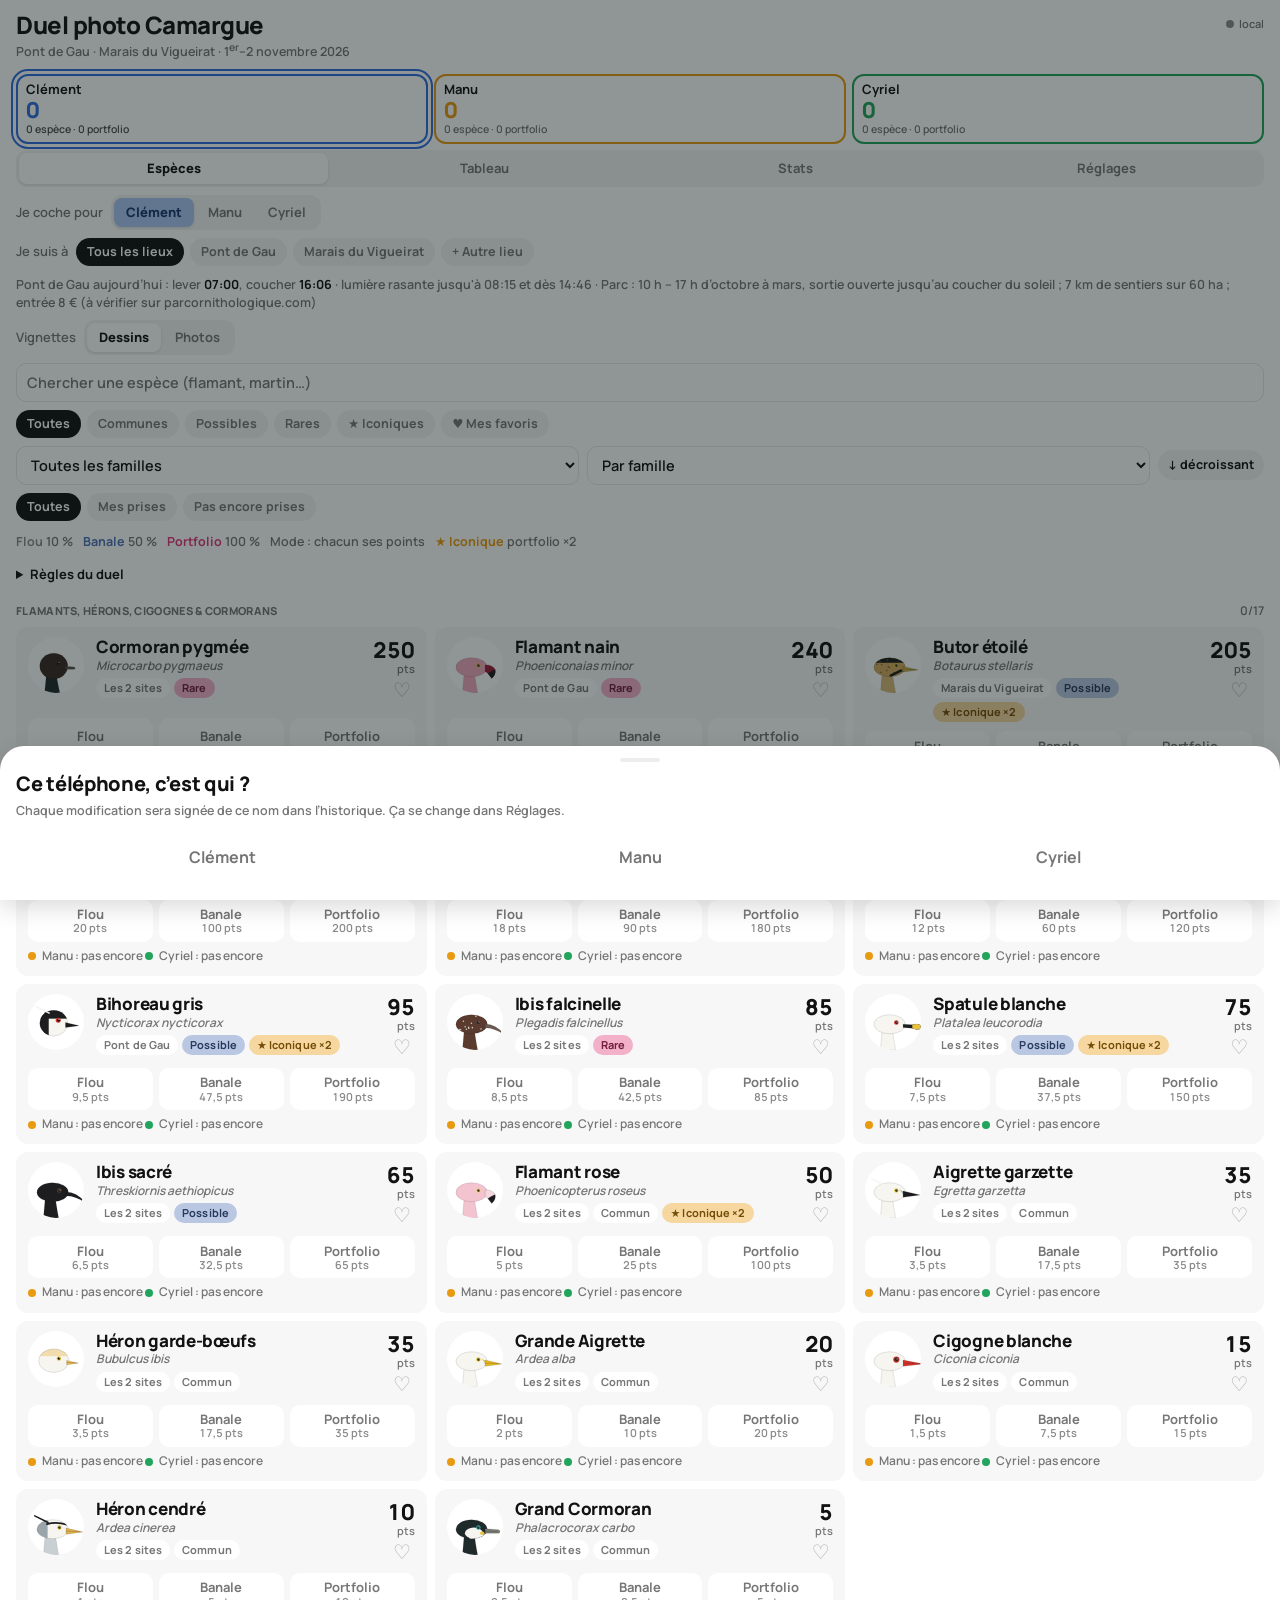
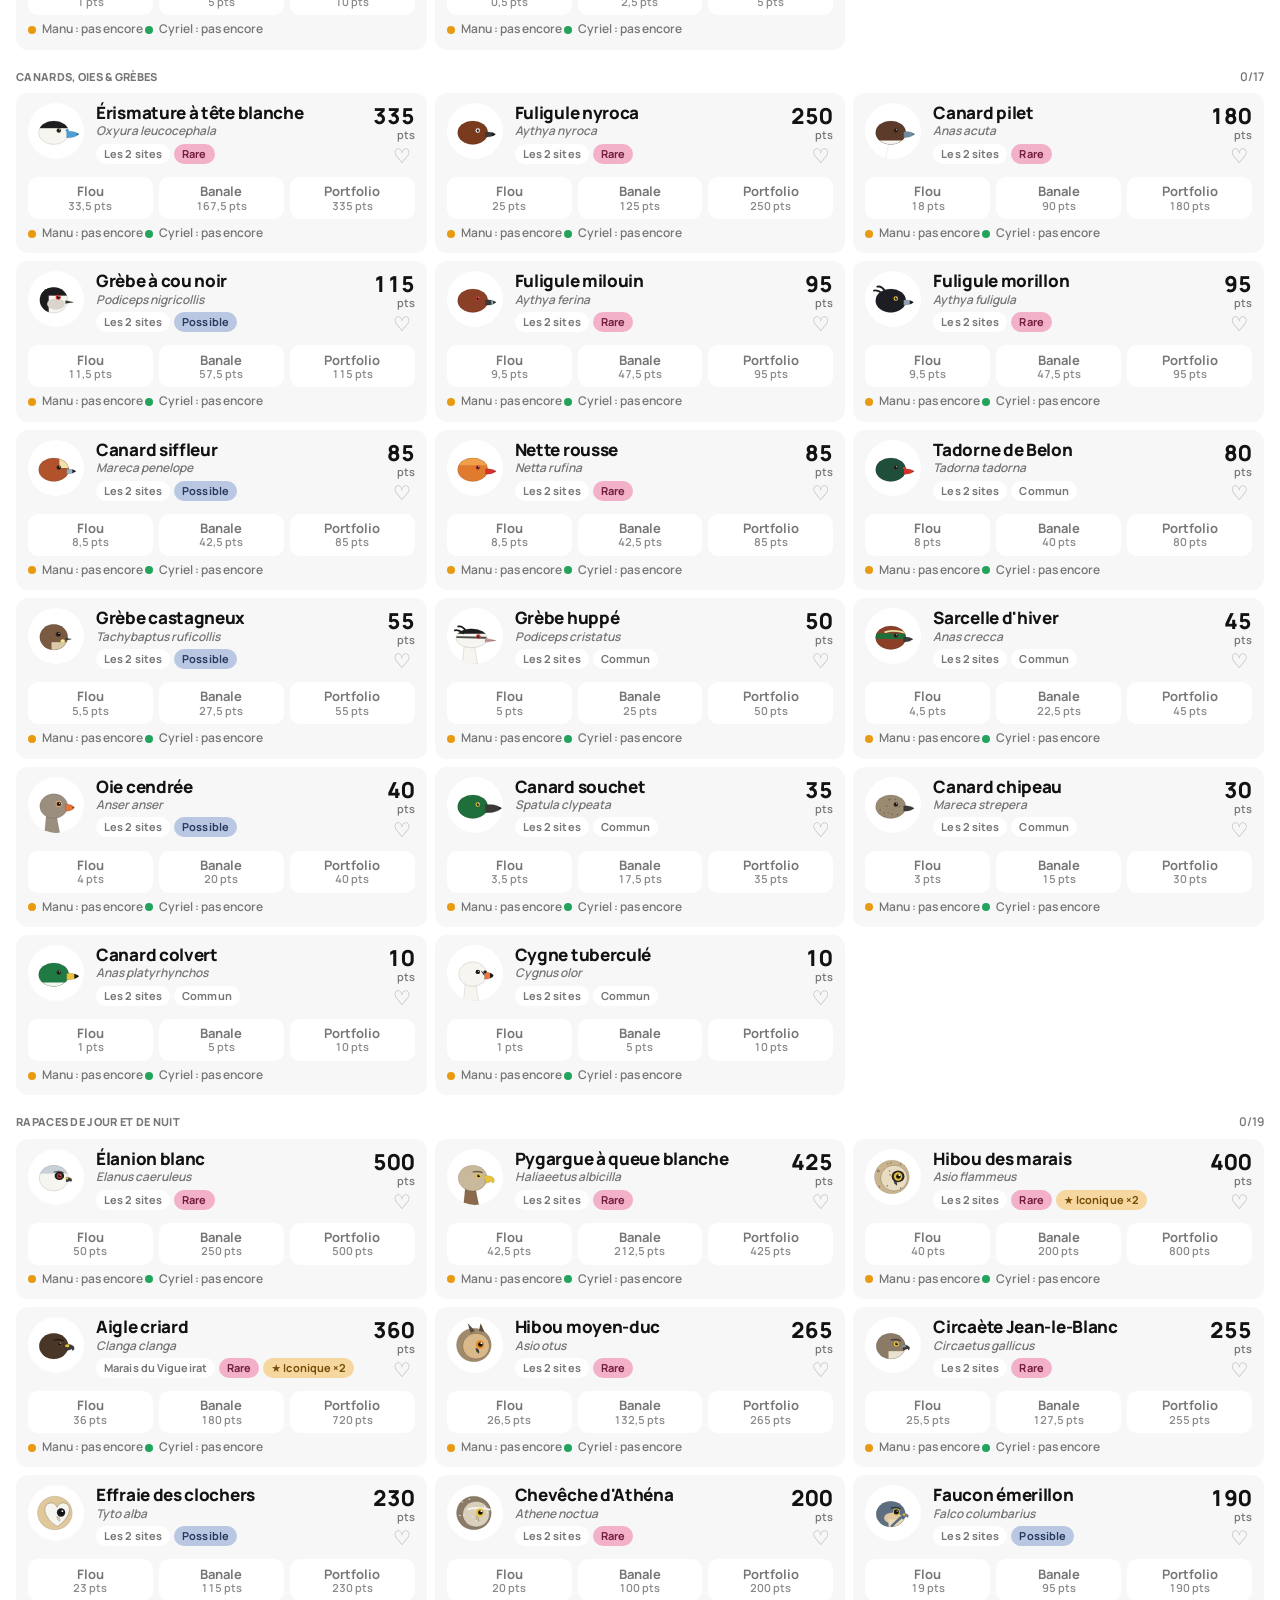
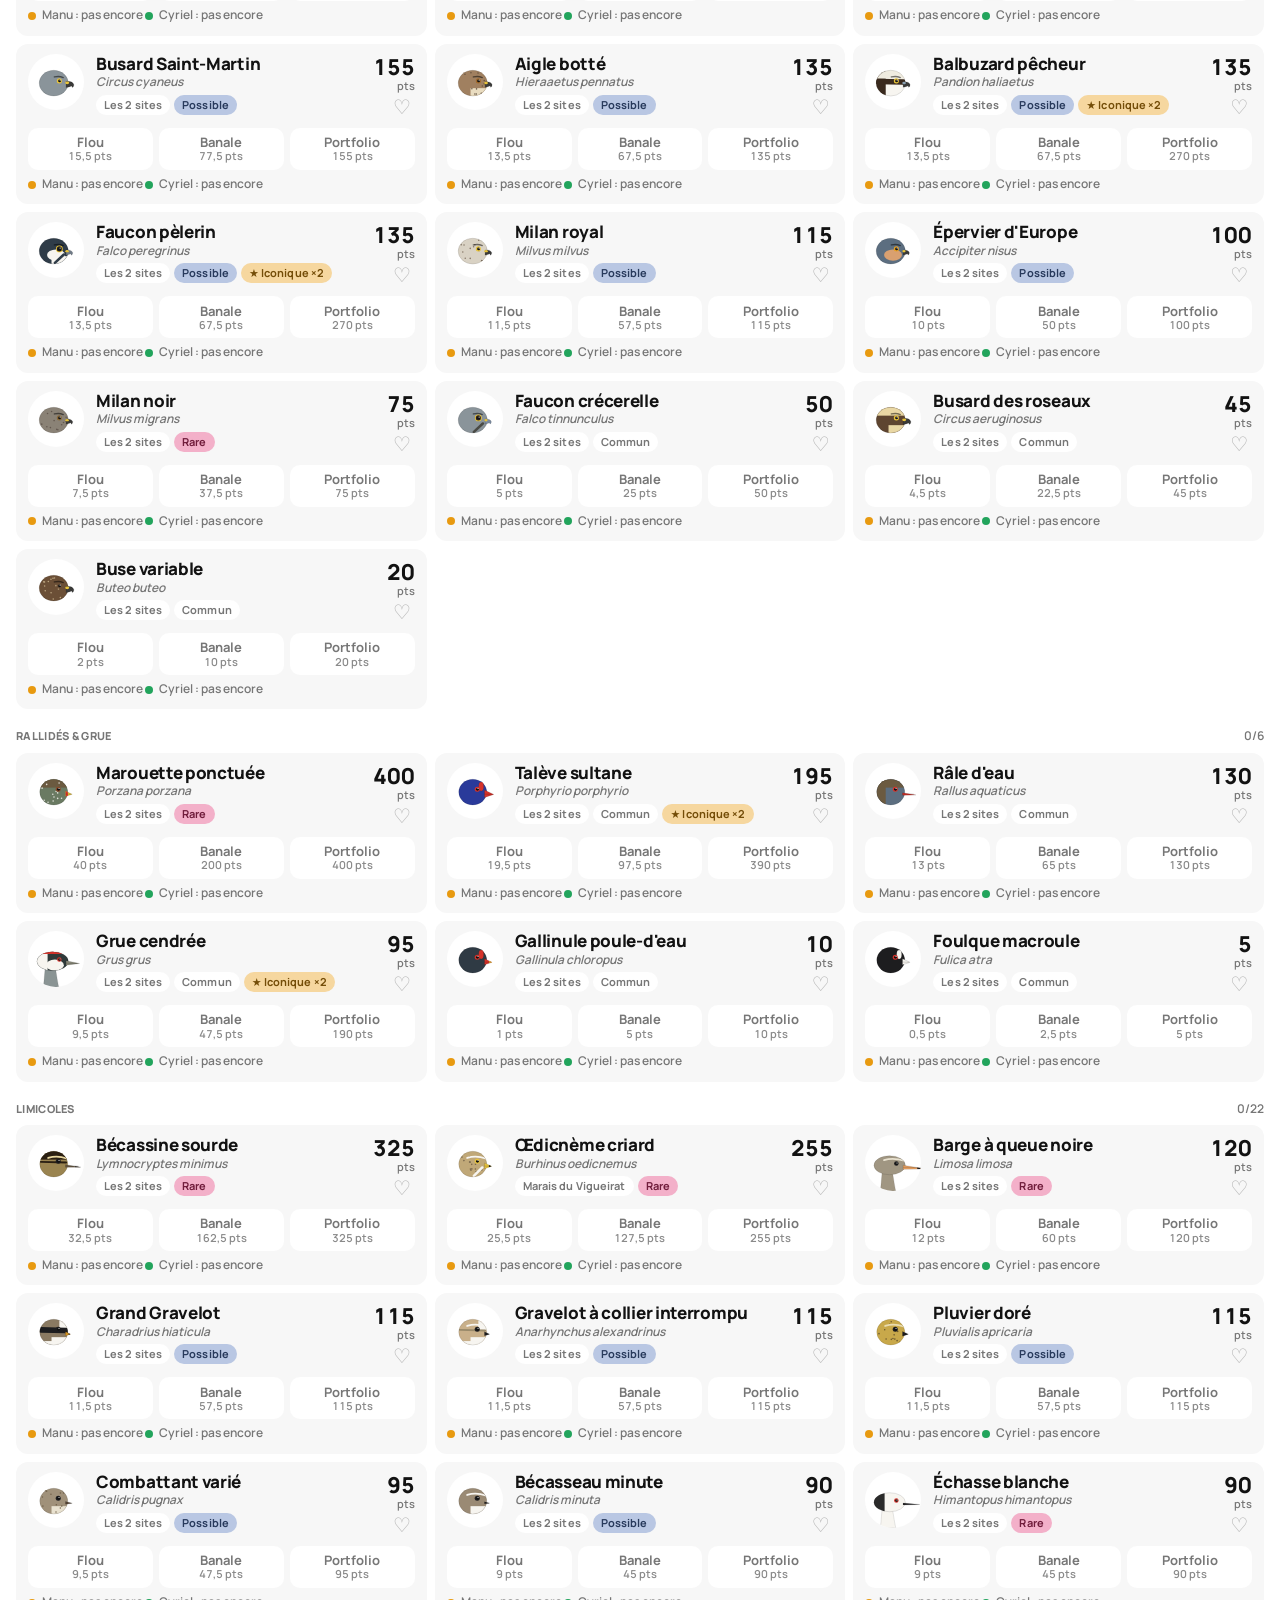
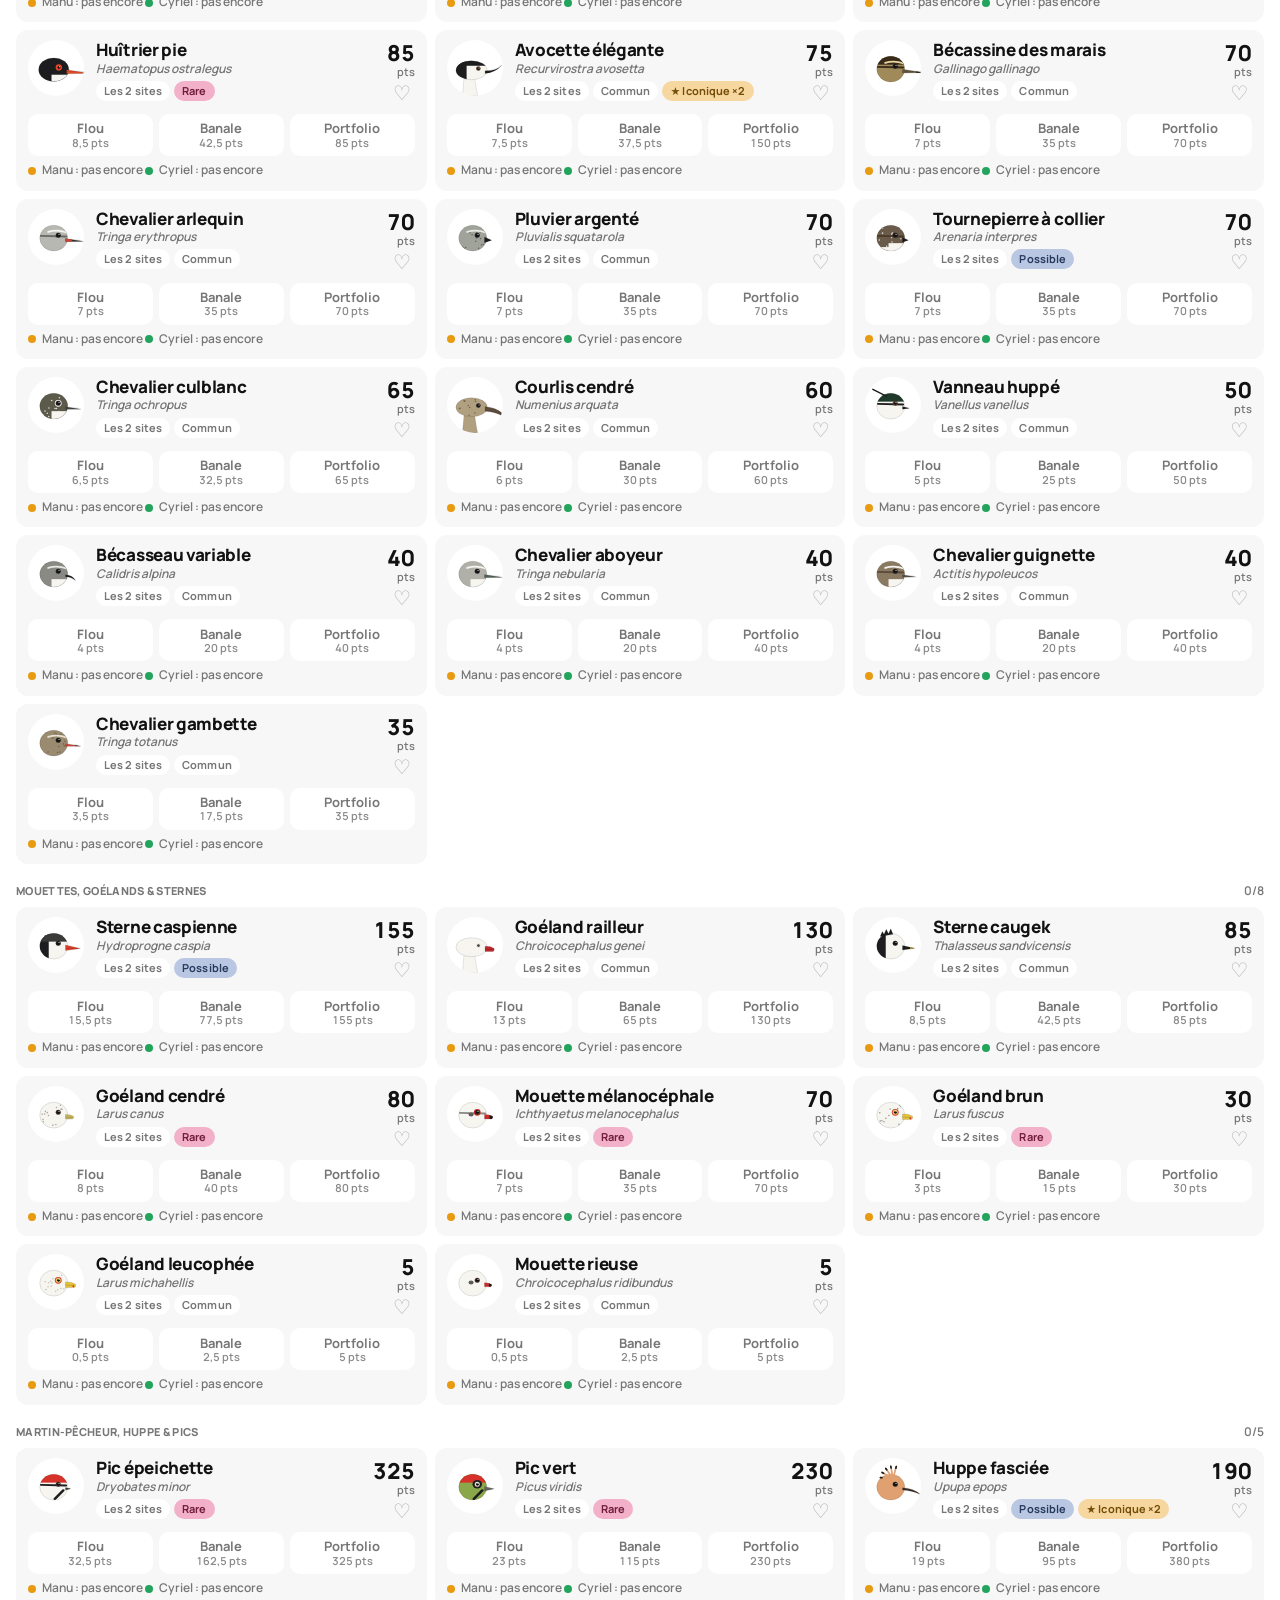
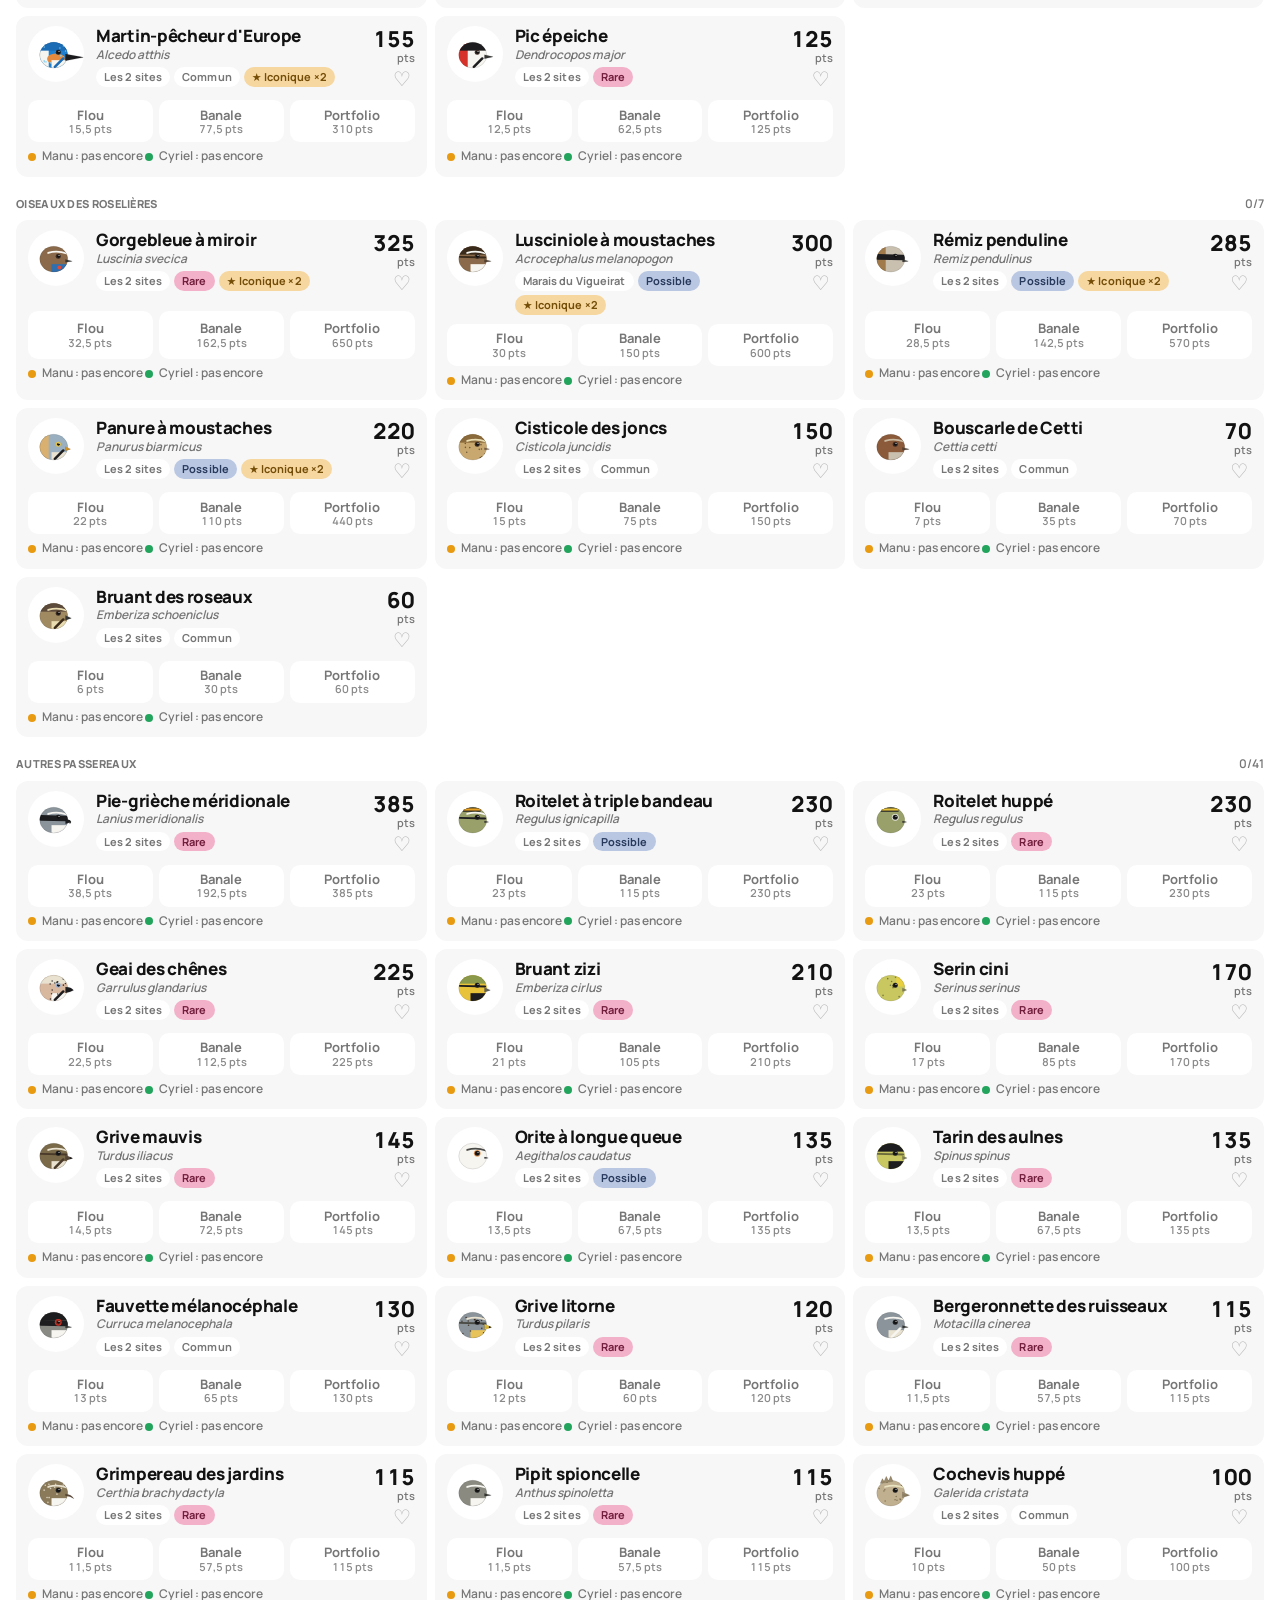
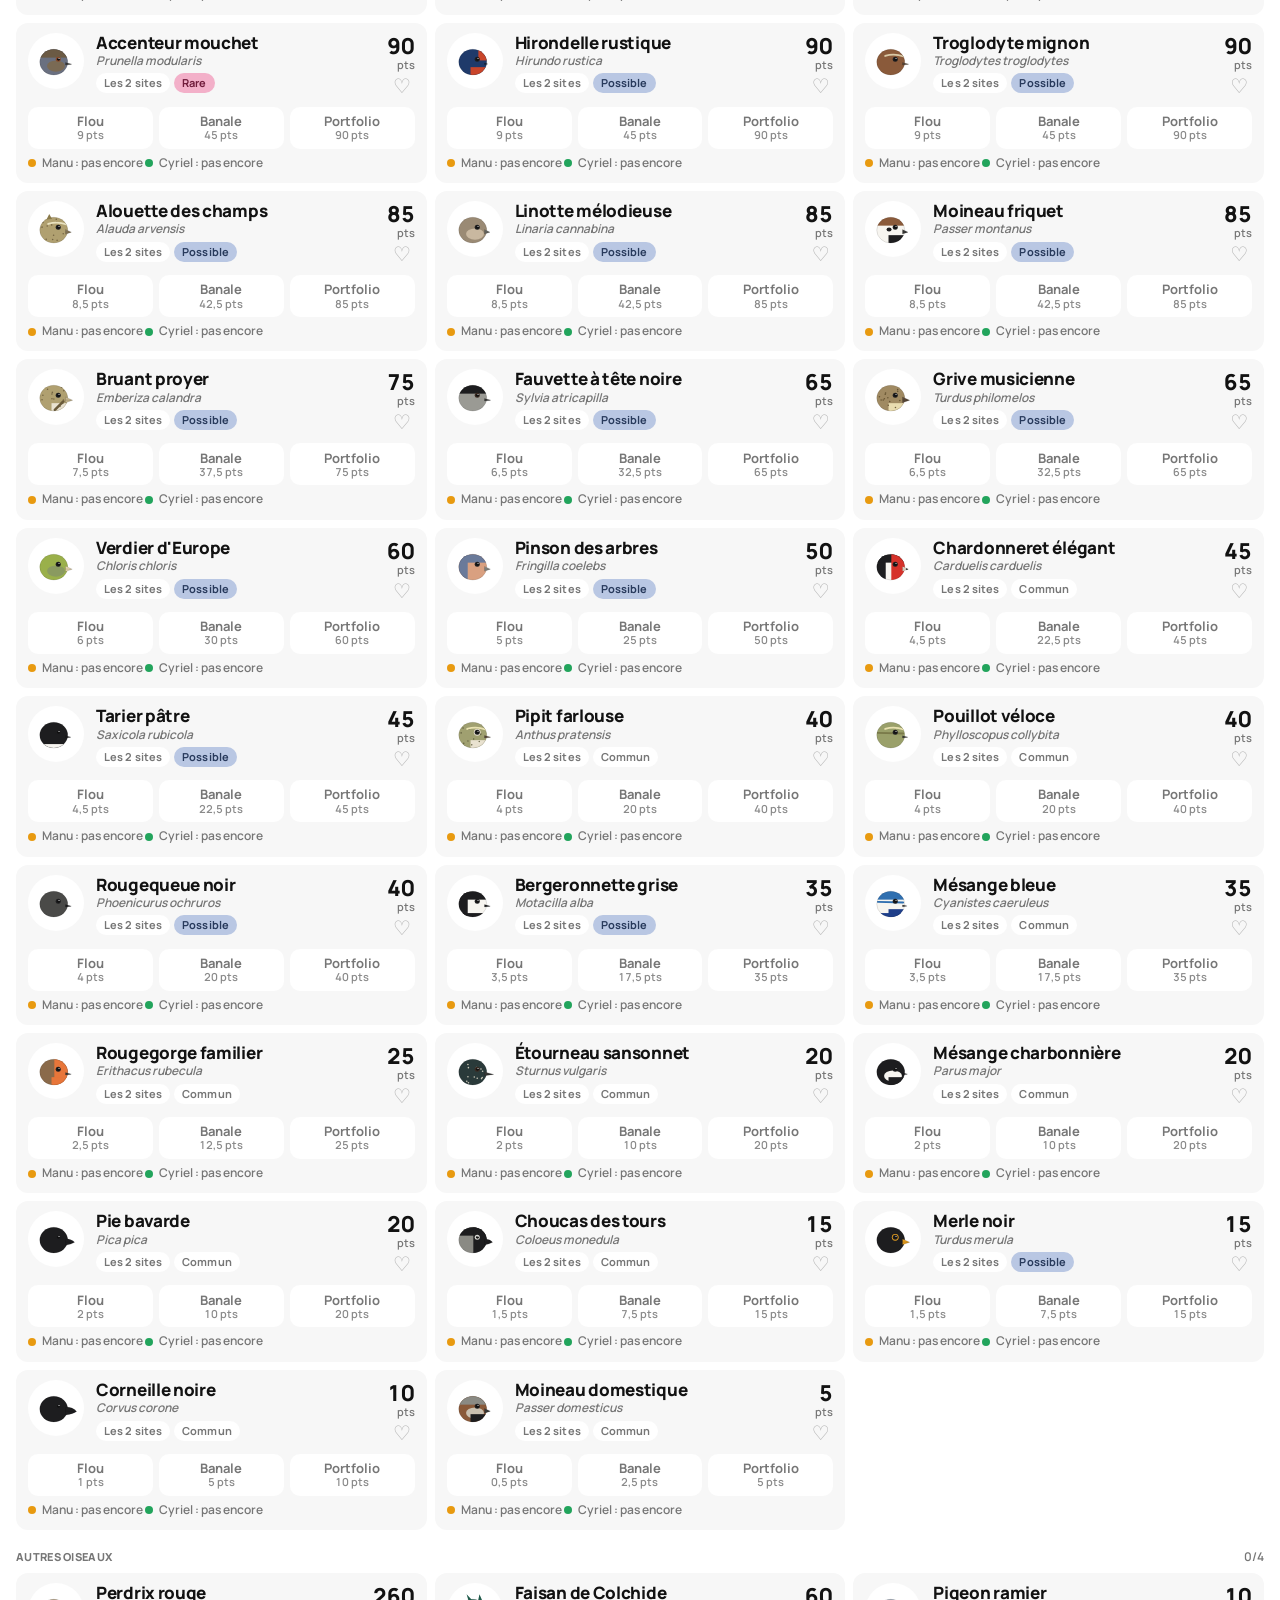
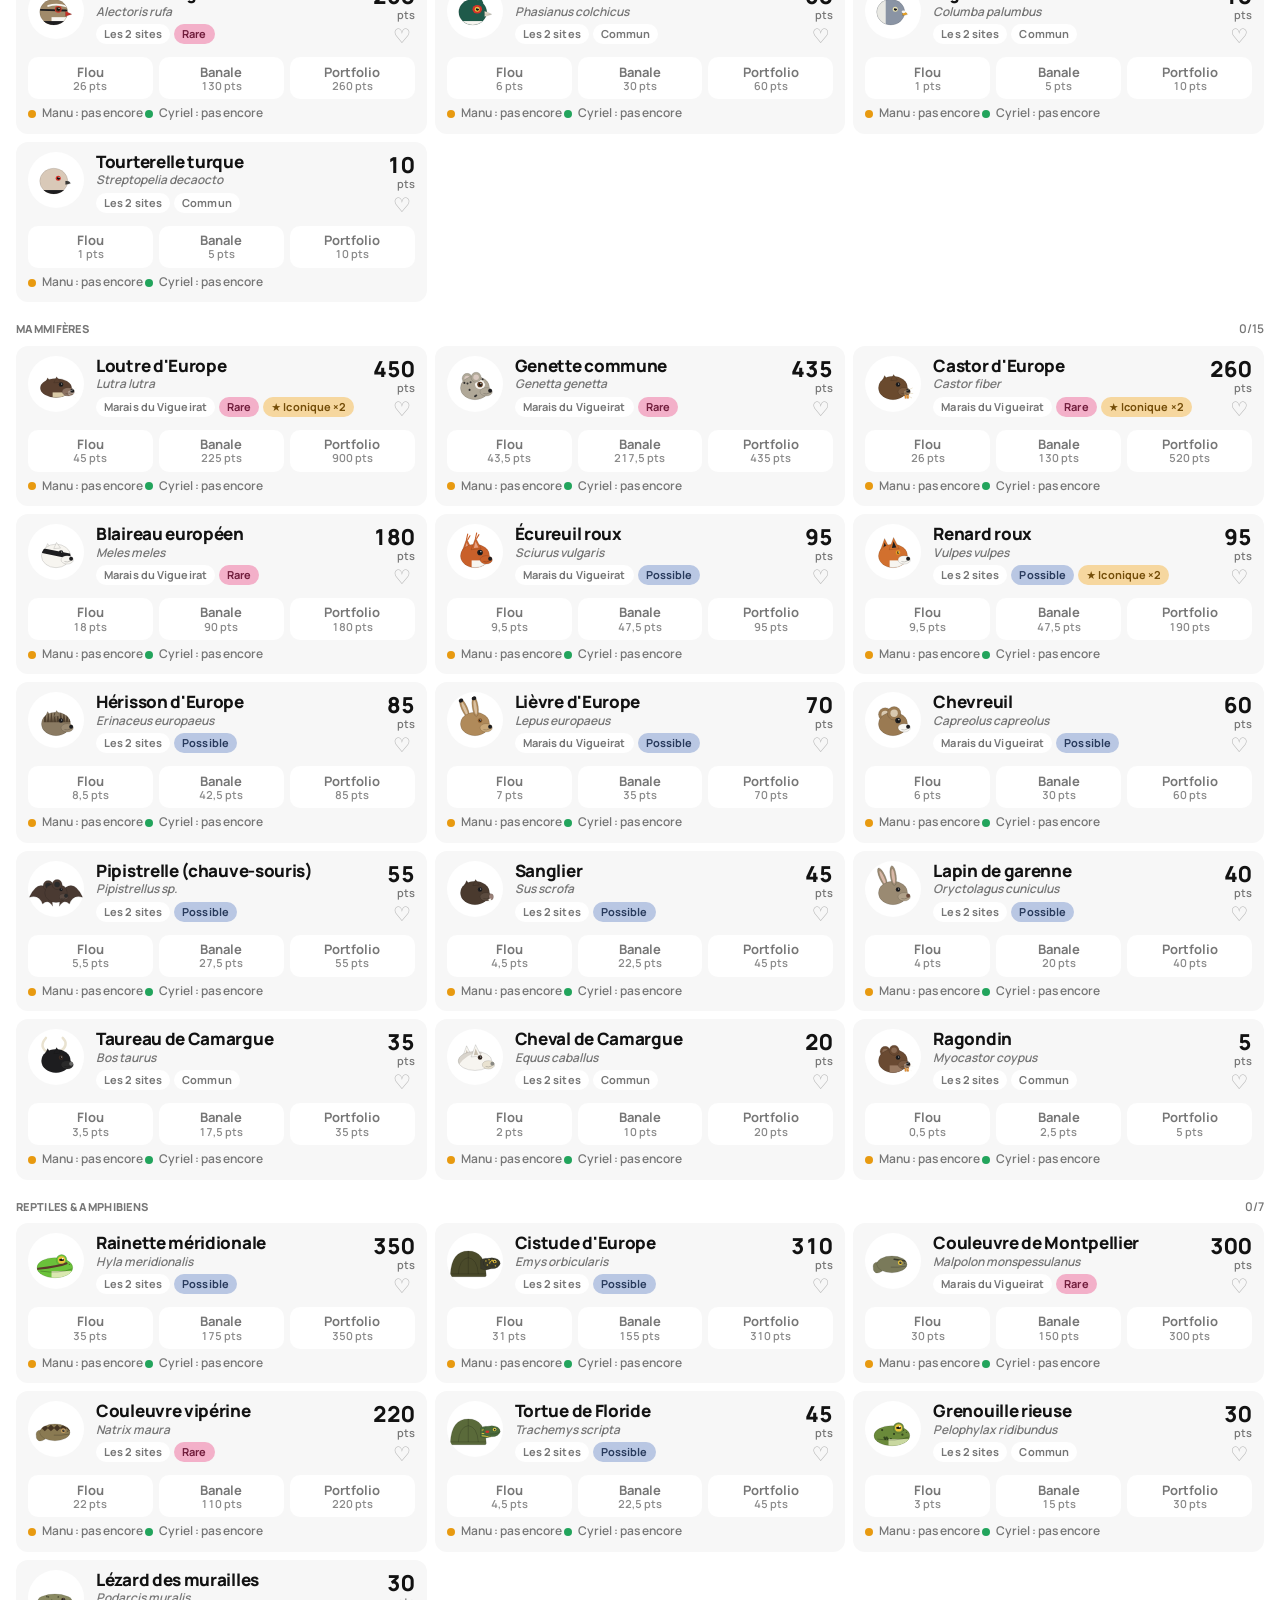
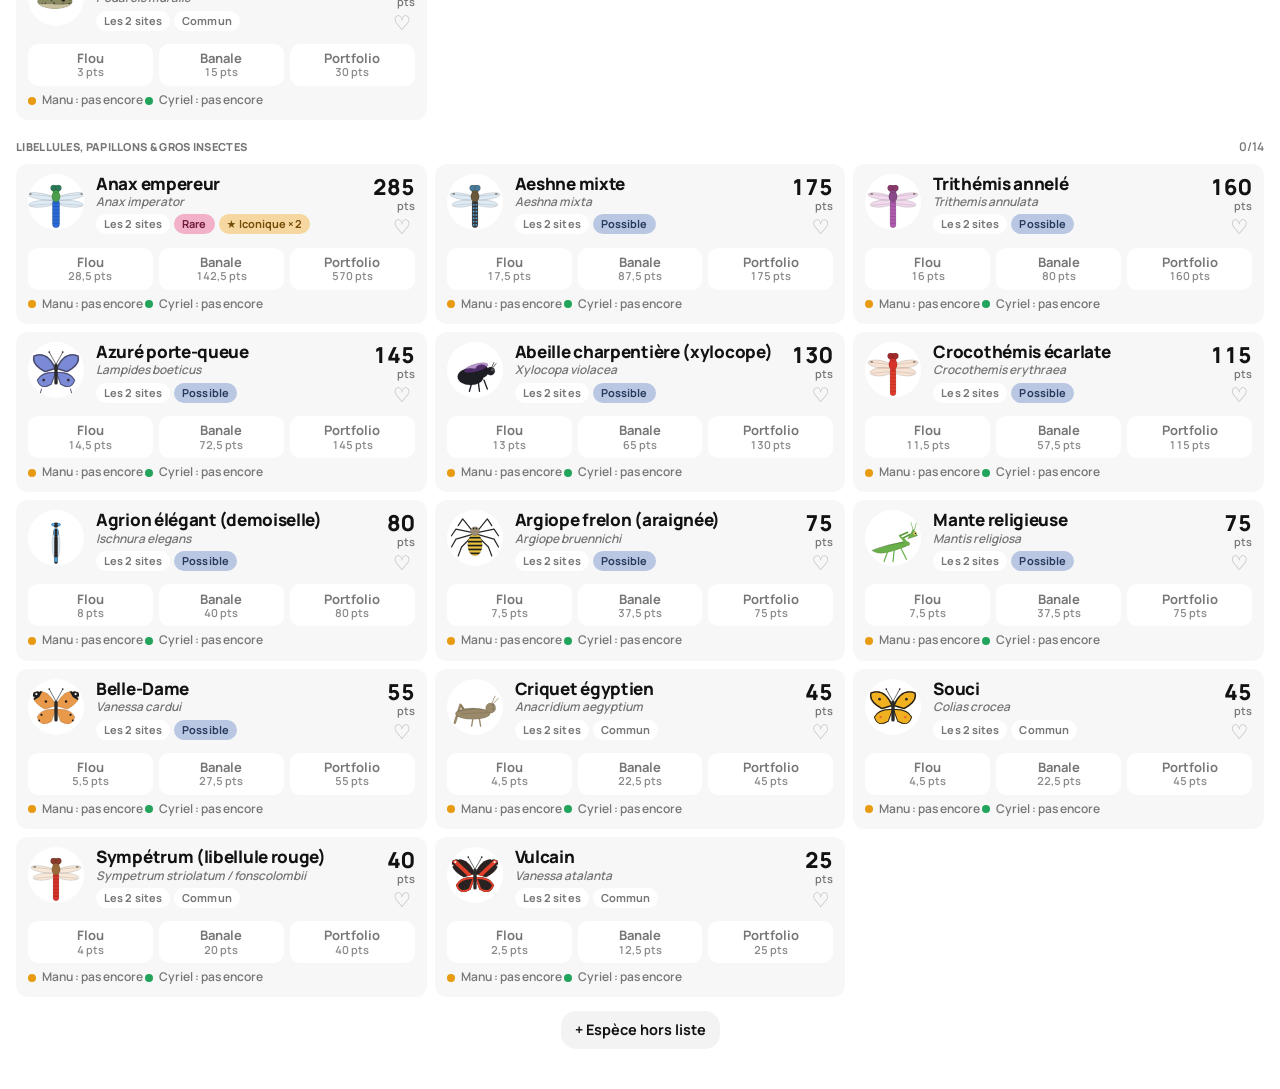
==== naturadex/index.html @ fec718e4 "naturadex : petit-duc et espèces de Provence dessinés Co-Authored-By: Claude Fable 5.1 <noreply@anth" ====
<!doctype html>
<html lang="fr">
<head>
<meta charset="utf-8">
<meta name="viewport" content="width=device-width,initial-scale=1,viewport-fit=cover">
<meta name="theme-color" content="#0e5c6b">
<meta name="apple-mobile-web-app-capable" content="yes">
<meta name="mobile-web-app-capable" content="yes">
<link rel="manifest" href="manifest.webmanifest">
<link rel="icon" href="icon.svg" type="image/svg+xml">
<link rel="apple-touch-icon" href="icon-192.png">
<style>:root{padding-top:env(safe-area-inset-top,0px);padding-bottom:env(safe-area-inset-bottom,0px)}body{margin:0;font-family:system-ui,sans-serif;font-size:14px}img{max-width:100%}[hidden]{display:none!important}</style>
</head>
<body>
<title>Duel photo Camargue</title>
<meta name="claude:viewport-fit-sides" content="cover">
<script>try{const d=JSON.parse(localStorage.getItem('duel-camargue-display')||'{}');if(d.skin&&d.skin!=='auto') document.documentElement.setAttribute('data-skin',d.skin)}catch(e){}</script>
<style id="fonts">
@font-face{font-family:'Manrope';font-style:normal;font-weight:600;font-display:swap;src:url([data-uri]) format('woff2')}
@font-face{font-family:'Manrope';font-style:normal;font-weight:700;font-display:swap;src:url([data-uri]) format('woff2')}
@font-face{font-family:'Manrope';font-style:normal;font-weight:800;font-display:swap;src:url([data-uri]) format('woff2')}
@font-face{font-family:'Nunito';font-style:normal;font-weight:600;font-display:swap;src:url([data-uri]) format('woff2')}
@font-face{font-family:'Nunito';font-style:italic;font-weight:600;font-display:swap;src:url([data-uri]) format('woff2')}
@font-face{font-family:'Nunito';font-style:normal;font-weight:700;font-display:swap;src:url([data-uri]) format('woff2')}
@font-face{font-family:'Nunito';font-style:normal;font-weight:800;font-display:swap;src:url([data-uri]) format('woff2')}
</style>
<style>
/* Layout : tableau des scores collant en haut avec trois onglets, une colonne de fiches espèces groupées par famille, feuille de détail en bas, page stats avec une courbe. */
/* Thèmes : les trois peaux du design system Scheduler (Craie, Pastel, Encre), tokens repris de son tokens.json. Auto = Craie en clair, Encre en sombre. */
:root{--pc:var(--ink-2);--pc-fill:var(--surface-2);--pc-on:var(--ink);--bg:#ffffff;--surface:#f7f7f7;--raised:#ffffff;--surface-2:#f3f3f3;--ink:#121212;--ink-2:#767676;--ink-inv:#ffffff;--line:#ededed;--line-soft:#e6e6e6;--accent:#f04e30;--accent-ink:#ffffff;--accent-soft:#b9c7e3;--accent-on:#283a5c;--p1:#2f6fe0;--p1-fill:#acc5f3;--p1-on:#183870;--p2:#e89a10;--p2-fill:#f6d79f;--p2-on:#744d08;--p3:#22a45c;--p3-fill:#a7dbbe;--p3-on:#11522e;--p4:#7a52e0;--p4-fill:#cabaf3;--p4-on:#3d2970;--p5:#e23a78;--p5-fill:#f3b0c9;--p5-on:#711d3c;--p6:#1fa896;--p6-fill:#a5dcd5;--p6-on:#10544b;--p7:#4f74b8;--p7-fill:#b9c7e3;--p7-on:#283a5c;--p8:#8c8c8c;--p8-fill:#d1d1d1;--p8-on:#464646;--t1:#8c8c8c;--t1-fill:#d1d1d1;--t1-on:#464646;--t2:#4f74b8;--t2-fill:#b9c7e3;--t2-on:#283a5c;--t3:#e23a78;--t3-fill:#f3b0c9;--t3-on:#711d3c;--t3-soft:#f3b0c9;--good:#22a45c;--good-fill:#a7dbbe;--good-on:#11522e;--bad:#e23a78;--ico:#e89a10;--ico-fill:#f6d79f;--ico-on:#744d08;--radius-card:12px;--radius-narrow:8px;--radius-chip:15px;--radius-sheet:24px;--card-edge:transparent;--shadow:0 8px 24px rgba(0,0,0,0.14);--shadow-now:0 8px 22px rgba(0,0,0,0.12);--font-display:"Manrope",system-ui,-apple-system,"Segoe UI",sans-serif;--font-body:"Manrope",system-ui,-apple-system,"Segoe UI",sans-serif;color-scheme:light;}
@media (prefers-color-scheme: dark){:root:not([data-theme="light"]):not([data-skin="craie"]):not([data-skin="pastel"]){--bg:#0f1218;--surface:#1b1f27;--raised:#1c222c;--surface-2:#1a1f28;--ink:#eef1f6;--ink-2:#8a93a2;--ink-inv:#0f1218;--line:#1d222b;--line-soft:#2a313c;--accent:#ff6a5c;--accent-ink:#1a0a08;--accent-soft:#9db4de;--accent-on:#232831;--p1:#74aaff;--p1-fill:#74aaff;--p1-on:#1a2538;--p2:#ffc94d;--p2-fill:#ffc94d;--p2-on:#382c11;--p3:#4ed08a;--p3-fill:#4ed08a;--p3-on:#112e1e;--p4:#b49bff;--p4-fill:#b49bff;--p4-on:#282238;--p5:#f07ba0;--p5-fill:#f07ba0;--p5-on:#351b23;--p6:#5ad7cf;--p6-fill:#5ad7cf;--p6-on:#142f2e;--p7:#9db4de;--p7-fill:#9db4de;--p7-on:#232831;--p8:#8b95a5;--p8-fill:#8b95a5;--p8-on:#1f2124;--t1:#8b95a5;--t1-fill:#8b95a5;--t1-on:#1f2124;--t2:#9db4de;--t2-fill:#9db4de;--t2-on:#232831;--t3:#f07ba0;--t3-fill:#f07ba0;--t3-on:#351b23;--t3-soft:#f07ba0;--good:#4ed08a;--good-fill:#4ed08a;--good-on:#112e1e;--bad:#f07ba0;--ico:#ffc94d;--ico-fill:#ffc94d;--ico-on:#382c11;--radius-card:7px;--radius-narrow:5px;--radius-chip:15px;--radius-sheet:24px;--card-edge:transparent;--shadow:0 8px 24px rgba(0,0,0,0.45);--shadow-now:0 8px 22px rgba(0,0,0,0.35);--font-display:"Manrope",system-ui,-apple-system,"Segoe UI",sans-serif;--font-body:"Manrope",system-ui,-apple-system,"Segoe UI",sans-serif;color-scheme:dark;}}
:root[data-theme="dark"]:not([data-skin="craie"]):not([data-skin="pastel"]){--bg:#0f1218;--surface:#1b1f27;--raised:#1c222c;--surface-2:#1a1f28;--ink:#eef1f6;--ink-2:#8a93a2;--ink-inv:#0f1218;--line:#1d222b;--line-soft:#2a313c;--accent:#ff6a5c;--accent-ink:#1a0a08;--accent-soft:#9db4de;--accent-on:#232831;--p1:#74aaff;--p1-fill:#74aaff;--p1-on:#1a2538;--p2:#ffc94d;--p2-fill:#ffc94d;--p2-on:#382c11;--p3:#4ed08a;--p3-fill:#4ed08a;--p3-on:#112e1e;--p4:#b49bff;--p4-fill:#b49bff;--p4-on:#282238;--p5:#f07ba0;--p5-fill:#f07ba0;--p5-on:#351b23;--p6:#5ad7cf;--p6-fill:#5ad7cf;--p6-on:#142f2e;--p7:#9db4de;--p7-fill:#9db4de;--p7-on:#232831;--p8:#8b95a5;--p8-fill:#8b95a5;--p8-on:#1f2124;--t1:#8b95a5;--t1-fill:#8b95a5;--t1-on:#1f2124;--t2:#9db4de;--t2-fill:#9db4de;--t2-on:#232831;--t3:#f07ba0;--t3-fill:#f07ba0;--t3-on:#351b23;--t3-soft:#f07ba0;--good:#4ed08a;--good-fill:#4ed08a;--good-on:#112e1e;--bad:#f07ba0;--ico:#ffc94d;--ico-fill:#ffc94d;--ico-on:#382c11;--radius-card:7px;--radius-narrow:5px;--radius-chip:15px;--radius-sheet:24px;--card-edge:transparent;--shadow:0 8px 24px rgba(0,0,0,0.45);--shadow-now:0 8px 22px rgba(0,0,0,0.35);--font-display:"Manrope",system-ui,-apple-system,"Segoe UI",sans-serif;--font-body:"Manrope",system-ui,-apple-system,"Segoe UI",sans-serif;color-scheme:dark;}
:root[data-skin="encre"]{--bg:#0f1218;--surface:#1b1f27;--raised:#1c222c;--surface-2:#1a1f28;--ink:#eef1f6;--ink-2:#8a93a2;--ink-inv:#0f1218;--line:#1d222b;--line-soft:#2a313c;--accent:#ff6a5c;--accent-ink:#1a0a08;--accent-soft:#9db4de;--accent-on:#232831;--p1:#74aaff;--p1-fill:#74aaff;--p1-on:#1a2538;--p2:#ffc94d;--p2-fill:#ffc94d;--p2-on:#382c11;--p3:#4ed08a;--p3-fill:#4ed08a;--p3-on:#112e1e;--p4:#b49bff;--p4-fill:#b49bff;--p4-on:#282238;--p5:#f07ba0;--p5-fill:#f07ba0;--p5-on:#351b23;--p6:#5ad7cf;--p6-fill:#5ad7cf;--p6-on:#142f2e;--p7:#9db4de;--p7-fill:#9db4de;--p7-on:#232831;--p8:#8b95a5;--p8-fill:#8b95a5;--p8-on:#1f2124;--t1:#8b95a5;--t1-fill:#8b95a5;--t1-on:#1f2124;--t2:#9db4de;--t2-fill:#9db4de;--t2-on:#232831;--t3:#f07ba0;--t3-fill:#f07ba0;--t3-on:#351b23;--t3-soft:#f07ba0;--good:#4ed08a;--good-fill:#4ed08a;--good-on:#112e1e;--bad:#f07ba0;--ico:#ffc94d;--ico-fill:#ffc94d;--ico-on:#382c11;--radius-card:7px;--radius-narrow:5px;--radius-chip:15px;--radius-sheet:24px;--card-edge:transparent;--shadow:0 8px 24px rgba(0,0,0,0.45);--shadow-now:0 8px 22px rgba(0,0,0,0.35);--font-display:"Manrope",system-ui,-apple-system,"Segoe UI",sans-serif;--font-body:"Manrope",system-ui,-apple-system,"Segoe UI",sans-serif;color-scheme:dark;}
:root[data-skin="pastel"]{--bg:#f7f0e4;--surface:#f2ebde;--raised:#fffdf8;--surface-2:#ede4d3;--ink:#2b2440;--ink-2:#6f6880;--ink-inv:#f7f0e4;--line:#e6dccb;--line-soft:#e3d9c6;--accent:#f0664a;--accent-ink:#ffffff;--accent-soft:#cdd8e7;--accent-on:#3f516b;--p1:#5c8be6;--p1-fill:#c8d8f6;--p1-on:#355185;--p2:#f0b23a;--p2-fill:#fae5bc;--p2-on:#805f20;--p3:#4db57a;--p3-fill:#c2e6d2;--p3-on:#2d6947;--p4:#8e72e0;--p4-fill:#d9cff4;--p4-on:#524282;--p5:#e36a96;--p5-fill:#f5ccdb;--p5-on:#843d57;--p6:#3fb9aa;--p6-fill:#bee7e2;--p6-on:#256b63;--p7:#6c8bb8;--p7-fill:#cdd8e7;--p7-on:#3f516b;--p8:#9a968f;--p8-fill:#dddbd9;--p8-on:#595753;--t1:#9a968f;--t1-fill:#dddbd9;--t1-on:#595753;--t2:#6c8bb8;--t2-fill:#cdd8e7;--t2-on:#3f516b;--t3:#e36a96;--t3-fill:#f5ccdb;--t3-on:#843d57;--t3-soft:#f5ccdb;--good:#4db57a;--good-fill:#c2e6d2;--good-on:#2d6947;--bad:#e36a96;--ico:#f0b23a;--ico-fill:#fae5bc;--ico-on:#805f20;--radius-card:12px;--radius-narrow:8px;--radius-chip:15px;--radius-sheet:24px;--card-edge:#c4c2be;--shadow:0 8px 24px rgba(42,39,51,0.14);--shadow-now:0 8px 22px rgba(42,39,51,0.12);--font-display:"Nunito","Manrope",system-ui,sans-serif;--font-body:"Nunito","Manrope",system-ui,sans-serif;color-scheme:light;}
:root[data-skin="craie"]{--bg:#ffffff;--surface:#f7f7f7;--raised:#ffffff;--surface-2:#f3f3f3;--ink:#121212;--ink-2:#767676;--ink-inv:#ffffff;--line:#ededed;--line-soft:#e6e6e6;--accent:#f04e30;--accent-ink:#ffffff;--accent-soft:#b9c7e3;--accent-on:#283a5c;--p1:#2f6fe0;--p1-fill:#acc5f3;--p1-on:#183870;--p2:#e89a10;--p2-fill:#f6d79f;--p2-on:#744d08;--p3:#22a45c;--p3-fill:#a7dbbe;--p3-on:#11522e;--p4:#7a52e0;--p4-fill:#cabaf3;--p4-on:#3d2970;--p5:#e23a78;--p5-fill:#f3b0c9;--p5-on:#711d3c;--p6:#1fa896;--p6-fill:#a5dcd5;--p6-on:#10544b;--p7:#4f74b8;--p7-fill:#b9c7e3;--p7-on:#283a5c;--p8:#8c8c8c;--p8-fill:#d1d1d1;--p8-on:#464646;--t1:#8c8c8c;--t1-fill:#d1d1d1;--t1-on:#464646;--t2:#4f74b8;--t2-fill:#b9c7e3;--t2-on:#283a5c;--t3:#e23a78;--t3-fill:#f3b0c9;--t3-on:#711d3c;--t3-soft:#f3b0c9;--good:#22a45c;--good-fill:#a7dbbe;--good-on:#11522e;--bad:#e23a78;--ico:#e89a10;--ico-fill:#f6d79f;--ico-on:#744d08;--radius-card:12px;--radius-narrow:8px;--radius-chip:15px;--radius-sheet:24px;--card-edge:transparent;--shadow:0 8px 24px rgba(0,0,0,0.14);--shadow-now:0 8px 22px rgba(0,0,0,0.12);--font-display:"Manrope",system-ui,-apple-system,"Segoe UI",sans-serif;--font-body:"Manrope",system-ui,-apple-system,"Segoe UI",sans-serif;color-scheme:light;}
*{box-sizing:border-box}
html,body{min-height:100%}
body{margin:0;background:var(--bg);color:var(--ink);font-family:var(--font-body);font-size:14.5px;line-height:1.45;font-weight:600;-webkit-font-smoothing:antialiased;
  padding-left:max(16px,env(safe-area-inset-left,0px));padding-right:max(16px,env(safe-area-inset-right,0px));padding-block:0 40px;-webkit-text-size-adjust:100%}
body::before{content:"";position:fixed;inset:0 0 auto;height:env(safe-area-inset-top,0px);z-index:10;background:var(--bg)}
button{font:inherit;color:inherit}
button:focus-visible,input:focus-visible,select:focus-visible,textarea:focus-visible,[tabindex]:focus-visible{outline:3px solid var(--accent);outline-offset:2px}
input,select,textarea{font:inherit;color:var(--ink);background:var(--raised);border:1px solid var(--line-soft);border-radius:10px;padding:8px 10px;max-width:100%}
input::placeholder,textarea::placeholder{color:var(--ink-2);font-weight:600}
input[type=number]{width:92px;font-variant-numeric:tabular-nums}
h1,h2,h3{text-wrap:balance}
.hide{display:none!important}

/* En-tête */
.brand{display:flex;justify-content:space-between;align-items:flex-start;gap:12px;padding-block:12px 6px}
.brand h1{font-family:var(--font-display);font-size:24px;font-weight:800;margin:0;letter-spacing:-.5px;line-height:1.1}
.brand .sub{margin:2px 0 0;color:var(--ink-2);font-size:12.5px}
.sync{font-size:11px;color:var(--ink-2);display:flex;align-items:center;gap:5px;white-space:nowrap;padding-top:4px}
.sync i{width:8px;height:8px;border-radius:50%;background:var(--t1);display:inline-block}
.sync.on i{background:var(--good)} .sync.err i{background:var(--bad)}
.top{position:sticky;top:env(safe-area-inset-top,0px);z-index:9;background:var(--bg);padding-block:6px 0;margin-bottom:8px}
.p1{--pc:var(--p1);--pc-fill:var(--p1-fill);--pc-on:var(--p1-on)} .p2{--pc:var(--p2);--pc-fill:var(--p2-fill);--pc-on:var(--p2-on)} .p3{--pc:var(--p3);--pc-fill:var(--p3-fill);--pc-on:var(--p3-on)} .p4{--pc:var(--p4);--pc-fill:var(--p4-fill);--pc-on:var(--p4-on)} .p5{--pc:var(--p5);--pc-fill:var(--p5-fill);--pc-on:var(--p5-on)} .p6{--pc:var(--p6);--pc-fill:var(--p6-fill);--pc-on:var(--p6-on)} .p7{--pc:var(--p7);--pc-fill:var(--p7-fill);--pc-on:var(--p7-on)} .p8{--pc:var(--p8);--pc-fill:var(--p8-fill);--pc-on:var(--p8-on)}
.scoreboard{display:grid;grid-template-columns:repeat(2,minmax(0,1fr));gap:8px;align-items:stretch}
.scoreboard.n3{grid-template-columns:repeat(3,minmax(0,1fr));gap:6px} .scoreboard.n4{grid-template-columns:repeat(2,minmax(0,1fr))} .scoreboard.n5,.scoreboard.n6{grid-template-columns:repeat(3,minmax(0,1fr));gap:6px} .scoreboard.n7,.scoreboard.n8{grid-template-columns:repeat(4,minmax(0,1fr));gap:6px}
.scoreboard.n3 .player,.scoreboard.n5 .player,.scoreboard.n6 .player,.scoreboard.n7 .player,.scoreboard.n8 .player{grid-template-columns:minmax(0,1fr);grid-template-areas:"name" "pts" "meta";padding:6px 8px;row-gap:2px}
.scoreboard.n3 .player .pts,.scoreboard.n5 .player .pts,.scoreboard.n6 .player .pts{font-size:22px} .scoreboard.n7 .player .pts,.scoreboard.n8 .player .pts{font-size:18px}
.scoreboard.n3 .player .name,.scoreboard.n5 .player .name,.scoreboard.n6 .player .name,.scoreboard.n7 .player .name,.scoreboard.n8 .player .name{font-size:13px} .scoreboard.n3 .player .meta,.scoreboard.n5 .player .meta,.scoreboard.n6 .player .meta,.scoreboard.n7 .player .meta,.scoreboard.n8 .player .meta{font-size:10.5px}
.player{display:grid;grid-template-columns:minmax(0,1fr) auto;grid-template-areas:"name pts" "meta pts";column-gap:8px;align-items:center;border:2px solid var(--line);background:var(--raised);border-radius:var(--radius-card);padding:6px 10px;text-align:left;cursor:pointer;min-width:0;border-bottom-width:2.5px}
.player .name{grid-area:name;font-weight:700;font-size:14px;display:flex;gap:6px;align-items:center;flex-wrap:wrap;line-height:1.2}
.player .name .lead{font-size:9.5px;font-weight:800;letter-spacing:.3px;text-transform:uppercase;color:var(--good-on);background:var(--good-fill);padding:1px 7px;border-radius:999px}
.player .pts{grid-area:pts;font-family:var(--font-display);font-size:28px;font-weight:800;line-height:1;font-variant-numeric:tabular-nums;letter-spacing:-.5px}
.player .meta{grid-area:meta;font-size:11.5px;color:var(--ink-2);line-height:1.2}
.player{border-color:var(--pc)}
.player .pts{color:var(--pc)}
.player.me{box-shadow:0 0 0 3px var(--bg),0 0 0 5px currentColor}
.player.me{color:var(--pc)}
.player.me .name,.player.me .meta{color:var(--ink)} .player.me .meta{opacity:.75}
.tabs{display:flex;gap:2px;margin:6px 0 8px;background:var(--surface-2);border-radius:11px;padding:3px}
.tabs button{flex:1;border:0;background:transparent;padding:6px 4px;border-radius:8px;font-weight:700;font-size:13px;color:var(--ink-2);cursor:pointer}
.tabs button[aria-selected="true"]{color:var(--ink);background:var(--raised);font-weight:800;box-shadow:0 1px 3px rgba(0,0,0,.1)}

/* Barre d'outils */
.toolbar{display:flex;flex-direction:column;gap:8px}
.who{display:flex;align-items:center;gap:8px;flex-wrap:wrap;font-size:13px;color:var(--ink-2)}
.seg{display:inline-flex;flex-wrap:wrap;max-width:100%;border-radius:11px;padding:3px;background:var(--surface-2);gap:2px}
.seg button{border:0;background:transparent;border-radius:8px;padding:5px 12px;font-weight:700;color:var(--ink-2);cursor:pointer}
.seg button[aria-pressed="true"]{background:var(--raised);color:var(--ink);font-weight:800;box-shadow:0 1px 3px rgba(0,0,0,.1)}
.seg button.p1[aria-pressed="true"],.seg button.p2[aria-pressed="true"],.seg button.p3[aria-pressed="true"],.seg button.p4[aria-pressed="true"],.seg button.p5[aria-pressed="true"],.seg button.p6[aria-pressed="true"],.seg button.p7[aria-pressed="true"],.seg button.p8[aria-pressed="true"]{background:var(--pc-fill);color:var(--pc-on)}
.search{width:100%}
.chips{display:flex;flex-wrap:wrap;gap:6px}
.chips .chip{border:0;background:var(--surface-2);border-radius:var(--radius-chip);padding:5px 11px;font-size:12.5px;font-weight:700;color:var(--ink-2);cursor:pointer;min-height:28px}
.chips .chip[aria-pressed="true"]{background:var(--ink);color:var(--ink-inv)}
.chips .chip.ico[aria-pressed="true"]{background:var(--ico-fill);color:var(--ico-on)}
.row{display:flex;gap:8px;flex-wrap:wrap;align-items:center}
.row select{flex:1;min-width:140px}
.toggle{display:inline-flex;align-items:center;gap:6px;font-size:13px;color:var(--ink-2);cursor:pointer}
.legend{font-size:12.5px;color:var(--ink-2);display:flex;gap:10px;flex-wrap:wrap;margin-top:4px}
.legend b{font-weight:700}
.legend .t1{color:var(--t1)} .legend .t2{color:var(--t2)} .legend .t3{color:var(--t3)} .legend .t2.ico{color:var(--ico)}
details.rules{margin-top:6px;font-size:13px;color:var(--ink-2)}
details.rules summary{cursor:pointer;font-weight:700;color:var(--ink)}
details.rules p{margin:6px 0}

/* Liste et fiches */
.group-h{display:flex;justify-content:space-between;align-items:baseline;gap:8px;margin:18px 0 8px;font-family:var(--font-display);font-weight:800;font-size:11px;text-transform:uppercase;letter-spacing:.3px;color:var(--ink-2)}
.group-h span{font-family:var(--font-body);text-transform:none;letter-spacing:0;font-weight:600;font-size:12px}
.cards{display:grid;grid-template-columns:1fr;gap:8px}
@media (min-width:760px){.cards{grid-template-columns:1fr 1fr}}
@media (min-width:1150px){.cards{grid-template-columns:1fr 1fr 1fr}}
body.cols-1 .cards{grid-template-columns:1fr}
body.cols-2 .cards{grid-template-columns:1fr 1fr}
body.cols-3 .cards{grid-template-columns:1fr 1fr 1fr}
body.cols-2 .card,body.cols-3 .card{grid-template-columns:44px minmax(0,1fr) auto;gap:3px 8px;padding:8px 9px}
body.cols-2 .card .head,body.cols-3 .card .head{width:44px;height:44px} body.cols-2 .card .head svg,body.cols-3 .card .head svg{width:44px;height:44px}
body.cols-2 .card h3,body.cols-3 .card h3{font-size:15px}
.tag.obj{font-weight:800} body.cols-2 .tiers button,body.cols-3 .tiers button{padding:5px 2px;font-size:12px;min-height:38px}
.card{display:grid;grid-template-columns:56px minmax(0,1fr) auto;grid-template-areas:"head info pts" "tiers tiers tiers" "other other other";gap:3px 12px;background:var(--surface);border:0;border-bottom:2.5px solid var(--card-edge);border-radius:var(--radius-card);padding:10px 12px}
.card.taken{box-shadow:0 0 0 2px var(--good)}
.card .head{grid-area:head;width:56px;height:56px;border-radius:50%;background:var(--raised);display:grid;place-items:center;overflow:hidden;cursor:pointer;border:0;padding:0}
.card .head svg{width:56px;height:56px;display:block}
.head .spimg{width:100%;height:100%;object-fit:cover;display:block;background:var(--surface-2)}
.card .info{grid-area:info;min-width:0;cursor:pointer}
.card h3{margin:0;font-family:var(--font-display);font-size:17px;font-weight:800;line-height:1.15;letter-spacing:-.3px}
.card .latin{margin:0;font-size:12px;color:var(--ink-2);font-style:italic}
.tags{display:flex;flex-wrap:wrap;gap:4px;margin-top:4px}
.tag{font-size:11px;padding:2px 8px;border-radius:999px;background:var(--raised);color:var(--ink-2);letter-spacing:.1px;font-weight:700}
.tag.l3{background:var(--t3-fill);color:var(--t3-on)} .tag.l2{background:var(--accent-soft);color:var(--accent-on)}
.tag.ic{background:var(--ico-fill);color:var(--ico-on)}
.tag.crit{background:var(--ink);color:var(--ink-inv)}
.tag.obj{background:var(--pc-fill);color:var(--pc-on)}
.prow .when{display:flex;justify-content:space-between;align-items:center;gap:8px;flex-wrap:wrap}
.cote{margin-top:12px;border:0;border-radius:var(--radius-card);padding:10px 12px;background:var(--surface)}
.cote-h{display:flex;justify-content:space-between;align-items:baseline;font-weight:700;margin-bottom:6px}
.cote-h b{font-family:var(--font-display);font-size:22px;font-variant-numeric:tabular-nums}
.crow{display:grid;grid-template-columns:minmax(0,1fr) 150px;gap:8px;align-items:center;margin-top:6px;font-size:13px}
.crow label{font-weight:600;color:var(--ink-2)}
.crow select{width:100%;padding:6px 8px;font-size:13px}
.calc{font-size:12.5px;color:var(--ink-2);margin:8px 0 0;line-height:1.5}
.cote .ptsedit{margin-top:8px}
.feed .t small{color:var(--ink-2);font-size:11px}
.dot{display:inline-block;width:8px;height:8px;border-radius:50%;margin-right:6px;vertical-align:middle;background:var(--pc)}
.qr{display:grid;place-items:center;margin:8px 0;color:var(--ink-2);font-size:13px;text-align:center}
.qr img,.qr canvas{background:#fff;padding:10px;border-radius:var(--radius-card);max-width:100%;height:auto}
.objbtn{border:0;background:var(--surface-2);border-radius:999px;padding:5px 10px;font-size:12.5px;font-weight:700;color:var(--ink-2);cursor:pointer}
.objbtn.on{background:var(--ico-fill);color:var(--ico-on)}
.objbtn.on[data-favp]{background:var(--t3-fill);color:var(--t3-on)}
.favbtn{border:0;background:transparent;font-size:20px;line-height:1;padding:2px 4px;cursor:pointer;color:var(--ink-2);opacity:.55}
.favbtn.on{color:var(--t3);opacity:1}
.card .pts .favbtn{display:block;margin:4px 0 0 auto}
.tag.fav{background:var(--t3-fill);color:var(--t3-on)}
.chips .chip.fav[aria-pressed="true"]{background:var(--t3-fill);color:var(--t3-on)}
.card .pts{grid-area:pts;text-align:right;font-family:var(--font-display);font-weight:800;font-size:22px;line-height:1;font-variant-numeric:tabular-nums;padding-top:2px}
.card .pts small{display:block;font-size:11px;font-weight:600;color:var(--ink-2);font-family:var(--font-body);margin-top:2px}
.tiers{grid-area:tiers;display:grid;grid-template-columns:repeat(3,1fr);gap:6px;margin-top:6px}
.tiers button{border:0;background:var(--raised);border-radius:10px;padding:6px 4px;font-size:13px;font-weight:700;color:var(--ink-2);cursor:pointer;min-height:42px;line-height:1.1}
.tiers button span{display:block;font-size:11px;font-weight:600;opacity:.85;margin-top:1px;font-variant-numeric:tabular-nums}
.tiers button[aria-pressed="true"] span{opacity:1}
.tiers button[data-t="1"][aria-pressed="true"]{background:var(--t1-fill);color:var(--t1-on)}
.tiers button[data-t="2"][aria-pressed="true"]{background:var(--t2-fill);color:var(--t2-on)}
.tiers button[data-t="3"][aria-pressed="true"]{background:var(--t3-fill);color:var(--t3-on)}
.card .other{grid-area:other;font-size:12px;color:var(--ink-2);margin-top:2px;min-height:1em}
.card .other b{font-weight:700}
.card .other .oth{white-space:nowrap}
.empty{color:var(--ink-2);padding:24px 8px;text-align:center}
.board{display:grid;grid-template-columns:repeat(2,minmax(0,1fr));gap:8px;align-items:start}
.board.n3{grid-template-columns:repeat(3,minmax(0,1fr));gap:6px} .board.n4,.board.n5,.board.n6,.board.n7,.board.n8{grid-template-columns:repeat(2,minmax(0,1fr))}
@media (min-width:700px){.board.n4,.board.n5,.board.n6,.board.n7,.board.n8{grid-template-columns:repeat(4,minmax(0,1fr))}}
.board.n3 .bitem{grid-template-columns:32px minmax(0,1fr);gap:6px;padding:6px 6px} .board.n3 .bitem .head,.board.n3 .bitem .head svg,.board.n3 .bitem .head img{width:32px;height:32px} .board.n3 .bitem b{font-size:12px} .board.n3 .bcol .bh{padding:8px 8px} .board.n3 .bcol .bh .big{font-size:20px}
.bcol{min-width:0;border:1.5px solid var(--line);border-radius:var(--radius-card);background:var(--raised);overflow:hidden}
.bcol{border-color:var(--pc)}
.bcol .bh{padding:8px 10px;border-bottom:1px solid var(--line)}
.bcol .bh .nm{font-weight:700;font-size:14px}
.bcol .bh .nm{color:var(--pc)}
.bcol .bh .big{font-family:var(--font-display);font-size:24px;font-weight:800;line-height:1.05;font-variant-numeric:tabular-nums}
.bcol .bh .sub{font-size:11.5px;color:var(--ink-2)}
.bitem{display:grid;grid-template-columns:40px minmax(0,1fr);gap:8px;align-items:center;padding:7px 10px;border-bottom:1px solid var(--line);background:transparent;border-left:0;border-right:0;border-top:0;width:100%;text-align:left;cursor:pointer}
.bitem:last-child{border-bottom:0}
.bitem .head{width:40px;height:40px;border-radius:50%;background:var(--surface);overflow:hidden}
.bitem .head svg{width:40px;height:40px;display:block}
.bitem b{display:-webkit-box;-webkit-line-clamp:2;-webkit-box-orient:vertical;font-size:13px;line-height:1.2;overflow:hidden;overflow-wrap:anywhere}
.bitem .meta{display:flex;align-items:center;gap:5px;font-size:11.5px;color:var(--ink-2);margin-top:2px;flex-wrap:wrap}
.bitem .tq{display:inline-block;width:8px;height:8px;border-radius:50%}
.bitem .tq.t1{background:var(--t1)} .bitem .tq.t2{background:var(--t2)} .bitem .tq.t3{background:var(--t3)}
.bitem .bp{font-weight:700;color:var(--ink);font-variant-numeric:tabular-nums}
.bitem .also{display:inline-block;width:7px;height:7px;border-radius:50%;border:1.5px solid currentColor;color:var(--pc)}
.bempty{padding:16px 10px;color:var(--ink-2);font-size:12.5px}
.bitem.out{opacity:.55}
.tip{margin-top:10px;font-size:13px;line-height:1.5;background:var(--surface);color:var(--ink);border-radius:var(--radius-card);padding:8px 10px}
.tip p{margin:0} .tip p+p{margin-top:6px}
.tip .src{color:var(--ink-2);font-size:12px}
.tip b{color:var(--accent);margin-right:4px}
.tip a{display:inline-block;text-decoration:none;margin-top:2px;background:var(--raised);color:var(--ink)}
.sun{font-size:12.5px;color:var(--ink-2);margin:2px 0 0}
.card .head{position:relative}
.card .head .ph{position:absolute;right:-2px;bottom:-2px;width:24px;height:24px;border-radius:50%;object-fit:cover;border:2px solid var(--surface);background:var(--surface-2)}
.photo-row{display:flex;gap:10px;align-items:center;margin-top:6px;flex-wrap:wrap}
.photo-row img{width:120px;height:120px;object-fit:cover;border-radius:10px;border:1.5px solid var(--line);background:var(--surface-2)}
.photo-row .btns{display:flex;flex-direction:column;gap:6px}
.photo-row input[type=file]{display:none}
.bitem .head img{width:40px;height:40px;object-fit:cover;display:block}
.bhd .head img{width:84px;height:84px;object-fit:cover;display:block}
.sun b{color:var(--ink)}
.crow label small{font-weight:600;color:var(--ink-2)}

/* Feuille de détail */
.backdrop{position:fixed;inset:0;background:rgba(10,20,22,.45);z-index:20}
.sheet{position:fixed;left:0;right:0;bottom:0;z-index:21;background:var(--raised);border-radius:var(--radius-sheet) var(--radius-sheet) 0 0;box-shadow:var(--shadow);max-height:88%;overflow:auto;
  padding-left:max(16px,env(safe-area-inset-left,0px));padding-right:max(16px,env(safe-area-inset-right,0px));padding-block:12px calc(16px + env(safe-area-inset-bottom,0px))}
.sheet .grab{width:40px;height:4px;border-radius:2px;background:var(--line);margin:0 auto 10px}
.sheet .hd{display:grid;grid-template-columns:84px minmax(0,1fr) auto;gap:12px;align-items:center}
.sheet .hd .head{width:84px;height:84px;border-radius:50%;background:var(--surface);overflow:hidden;display:grid;place-items:center}
.sheet .hd .head svg{width:84px;height:84px;display:block}
.sheet h2{margin:0;font-family:var(--font-display);font-size:20px;font-weight:800;line-height:1.2;letter-spacing:-.3px}
.sheet .close{border:0;background:var(--surface-2);border-radius:50%;width:36px;height:36px;cursor:pointer;font-size:18px;line-height:1;align-self:start}
.sheet .ptsedit{display:flex;align-items:center;gap:8px;margin-top:12px;font-size:14px}
.prow{margin-top:12px;border-top:1px solid var(--line);padding-top:10px}
.prow .pname{display:flex;justify-content:space-between;align-items:center;font-weight:700;margin-bottom:6px}
.prow .pname .earned{font-family:var(--font-display);font-size:18px;font-weight:800;font-variant-numeric:tabular-nums}
.prow .pname{color:var(--pc)}
.prow .when{font-size:12px;color:var(--ink-2);margin-top:4px}
.sheet textarea{width:100%;min-height:64px;margin-top:6px;resize:vertical}
.sheet label{font-size:13px;color:var(--ink-2);font-weight:600}

/* Stats */
.tiles{display:grid;grid-template-columns:repeat(2,minmax(0,1fr));gap:8px;margin-top:4px}
.tiles.n3,.tiles.n5,.tiles.n6{grid-template-columns:repeat(3,minmax(0,1fr));gap:6px} .tiles.n7,.tiles.n8{grid-template-columns:repeat(4,minmax(0,1fr));gap:6px}
.tiles.n3 .tile,.tiles.n5 .tile,.tiles.n6 .tile,.tiles.n7 .tile,.tiles.n8 .tile{padding:10px 10px} .tiles.n3 .big,.tiles.n5 .big,.tiles.n6 .big{font-size:26px} .tiles.n7 .big,.tiles.n8 .big{font-size:22px}
.tile{background:var(--raised);border:1px solid var(--line-soft);border-radius:var(--radius-narrow);padding:12px 14px;min-width:0}
.tile.p1,.tile.p2,.tile.p3,.tile.p4,.tile.p5,.tile.p6,.tile.p7,.tile.p8{border-color:var(--pc)}
.tile .big{font-family:var(--font-display);font-size:34px;font-weight:800;line-height:1;font-variant-numeric:tabular-nums}
.tile.p1 .big,.tile.p2 .big,.tile.p3 .big,.tile.p4 .big,.tile.p5 .big,.tile.p6 .big,.tile.p7 .big,.tile.p8 .big{color:var(--pc)}
.tile .lbl{font-weight:700;font-size:13px}
.tile .sub{font-size:12px;color:var(--ink-2);margin-top:6px;line-height:1.5}
.tile .sub b{color:var(--ink)}
.panel{background:var(--surface);border:0;border-bottom:2.5px solid var(--card-edge);border-radius:var(--radius-card);padding:12px 14px;margin-top:10px;min-width:0}
.panel h2{margin:0 0 4px;font-family:var(--font-display);font-size:17px;font-weight:800;letter-spacing:-.3px}
.panel .hint{margin:0 0 8px;font-size:12.5px;color:var(--ink-2)}
.chart-wrap{position:relative}
.chart-wrap svg{width:100%;height:auto;display:block;touch-action:pan-y}
.chart-legend{display:flex;gap:14px;flex-wrap:wrap;font-size:12.5px;color:var(--ink-2);margin:6px 0 2px}
.chart-legend i{display:inline-block;width:12px;height:3px;border-radius:2px;vertical-align:middle;margin-right:5px;background:var(--pc)}
.tooltip{position:absolute;pointer-events:none;background:var(--ink);color:var(--ink-inv);font-size:12px;padding:6px 8px;border-radius:8px;line-height:1.4;white-space:nowrap;transform:translate(-50%,-100%);display:none;font-variant-numeric:tabular-nums}
.tooltip.show{display:block}
.bars{display:grid;gap:6px;margin-top:6px}
.bar-h{font-weight:700;font-size:13px;margin-top:8px;display:flex;justify-content:space-between;align-items:baseline}
.bar-h span{font-weight:600;font-size:12px;color:var(--ink-2)}
.bar-h.t1{color:var(--t1)} .bar-h.t2{color:var(--t2)} .bar-h.t3{color:var(--t3)}
.bar .track{background:var(--raised)}
.bar{display:grid;grid-template-columns:84px minmax(0,1fr) 36px;gap:8px;align-items:center;font-size:13px}
.bar>span:first-child{overflow:hidden;text-overflow:ellipsis;white-space:nowrap}
.bar .track{height:12px;background:var(--surface-2);border-radius:6px;overflow:hidden;position:relative}
.bar .fill{height:100%;border-radius:6px;width:0;background:var(--pc)}
.bar .num{text-align:right;font-variant-numeric:tabular-nums;font-weight:700}
.feed{list-style:none;margin:6px 0 0;padding:0;display:grid;gap:6px;font-size:13.5px}
.feed li{display:grid;grid-template-columns:56px minmax(0,1fr) auto;gap:8px;align-items:baseline}
.feed .t{color:var(--ink-2);font-variant-numeric:tabular-nums;font-size:12.5px}
.feed .who{font-weight:700;color:var(--pc)}
.feed .v{font-weight:700;font-variant-numeric:tabular-nums}
table.tbl{width:100%;border-collapse:collapse;font-size:13px;margin-top:8px}
table.tbl th,table.tbl td{text-align:left;padding:6px 6px;border-bottom:1px solid var(--line);font-variant-numeric:tabular-nums}
table.tbl th{font-size:11px;text-transform:uppercase;letter-spacing:.06em;color:var(--ink-2)}
.tblwrap{overflow-x:auto}

/* Réglages */
.field{display:grid;gap:4px;margin-top:10px}
.field label{font-size:13px;font-weight:700;color:var(--ink-2)}
.field .inl{display:flex;gap:8px;flex-wrap:wrap;align-items:center}
.radio{display:flex;flex-direction:column;gap:6px;margin-top:6px}
.radio label{display:flex;gap:8px;align-items:flex-start;font-size:14px;color:var(--ink);font-weight:500;cursor:pointer}
.radio input{margin-top:3px}
.btn{border:0;background:var(--surface-2);border-radius:var(--radius-chip);padding:8px 14px;font-weight:700;cursor:pointer;min-height:30px}
.btn.primary{background:var(--accent);color:var(--accent-ink)}
.btn.danger{color:var(--bad)}
.btn.small{padding:6px 10px;font-size:12.5px;min-height:28px}
.ptslist{display:grid;gap:6px;margin-top:8px}
.ptrow{display:grid;grid-template-columns:36px minmax(0,1fr) 92px;gap:8px;align-items:center;font-size:14px}
.ptrow .head{width:36px;height:36px;border-radius:50%;background:var(--raised);overflow:hidden}
.ptrow .head svg{width:36px;height:36px;display:block}
.ptrow .nm{min-width:0;overflow:hidden;text-overflow:ellipsis;white-space:nowrap}
.ptrow .nm small{color:var(--ink-2)}
.ptrow input{width:100%}
.ptrow.changed .nm{font-weight:700}
.bonuslist{list-style:none;padding:0;margin:8px 0 0;display:grid;gap:6px;font-size:13.5px}
.bonuslist li{display:grid;grid-template-columns:minmax(0,1fr) auto auto;gap:8px;align-items:center}
.code{width:100%;min-height:70px;font-family:ui-monospace,SFMono-Regular,Menlo,monospace;font-size:12px;font-weight:500}
.muted{color:var(--ink-2);font-size:12.5px}
.ok{color:var(--good);font-weight:700}

#toast{position:fixed;left:50%;bottom:calc(24px + env(safe-area-inset-bottom,0px));transform:translateX(-50%);background:var(--ink);color:var(--ink-inv);padding:10px 16px;border-radius:999px;font-weight:700;font-size:13.5px;z-index:30;box-shadow:var(--shadow);opacity:0;transition:opacity .2s;pointer-events:none;max-width:90%;text-align:center}
#toast.show{opacity:1}
@media (prefers-reduced-motion:reduce){#toast{transition:none}}
</style>

<div class="brand">
  <div>
    <h1>Duel photo Camargue</h1>
    <p class="sub">Pont de Gau · Marais du Vigueirat · 1<sup>er</sup>–2 novembre 2026</p>
  </div>
  <div class="sync" id="sync" title="État de la synchronisation"><i></i><span>local</span></div>
</div>
<header class="top">
  <div class="scoreboard n2" id="scoreboard" role="group" aria-label="Scores"></div>
  <nav class="tabs" role="tablist">
    <button role="tab" id="tab-birds" aria-selected="true" aria-controls="view-birds" type="button">Espèces</button>
    <button role="tab" id="tab-board" aria-selected="false" aria-controls="view-board" type="button">Tableau</button>
    <button role="tab" id="tab-stats" aria-selected="false" aria-controls="view-stats" type="button">Stats</button>
    <button role="tab" id="tab-settings" aria-selected="false" aria-controls="view-settings" type="button">Réglages</button>
  </nav>
</header>

<main>
<section id="view-birds" role="tabpanel">
  <div class="toolbar">
    <div class="who"><span>Je coche pour</span>
      <span class="seg" id="who-seg"></span>
    </div>
    <div class="who"><span>Je suis à</span><span class="chips" id="lieu-chips" role="group" aria-label="Lieu"></span></div>
    <p class="sun" id="sun-line"></p>
    <div class="who"><span>Vignettes</span><span class="seg" id="img-seg"><button type="button" data-v="draw" aria-pressed="true">Dessins</button><button type="button" data-v="photo" aria-pressed="false">Photos</button></span><span class="muted" id="img-msg" style="font-size:12px"></span></div>
    <input class="search" id="q" type="search" placeholder="Chercher une espèce (flamant, martin…)" aria-label="Chercher une espèce" autocomplete="off">
    <div class="chips" id="like-chips" role="group" aria-label="Probabilité">
      <button type="button" class="chip" data-v="all" aria-pressed="true">Toutes</button>
      <button type="button" class="chip" data-v="1" aria-pressed="false">Communes</button>
      <button type="button" class="chip" data-v="2" aria-pressed="false">Possibles</button>
      <button type="button" class="chip" data-v="3" aria-pressed="false">Rares</button>
      <button type="button" class="chip ico" id="ico-chip" aria-pressed="false">★ Iconiques</button>
      <button type="button" class="chip fav" id="fav-chip" aria-pressed="false">♥ Mes favoris</button>
    </div>
    <div class="row">
      <select id="group-sel" aria-label="Famille"><option value="all">Toutes les familles</option></select>
      <select id="sort-sel" aria-label="Tri">
        <option value="group">Par famille</option>
        <option value="pts">Par points</option>
        <option value="name">Par nom</option>
        <option value="c0">Par beauté</option>
        <option value="c1">Par rareté mondiale</option>
        <option value="c2">Par rareté ici</option>
        <option value="c3">Par rareté à cette période</option>
        <option value="c4">Par difficulté photo</option>
      </select>
      <button type="button" class="btn small" id="sort-dir" aria-label="Sens du tri" title="Sens du tri">↓ décroissant</button>
    </div>
    <div class="chips" id="taken-chips" role="group" aria-label="Prises">
      <button type="button" class="chip" data-v="all" aria-pressed="true">Toutes</button>
      <button type="button" class="chip" data-v="mine" aria-pressed="false">Mes prises</button>
      <button type="button" class="chip" data-v="rest" aria-pressed="false">Pas encore prises</button>
    </div>
    <div class="legend"><span><b class="t1">Flou</b> <span id="lg1">10 %</span></span><span><b class="t2">Banale</b> <span id="lg2">50 %</span></span><span><b class="t3">Portfolio</b> <span id="lg3">100 %</span></span><span>Mode : <span id="lgmode">chacun ses points</span></span><span><b class="t2 ico">★ Iconique</b> portfolio ×<span id="lgico">2</span></span></div>
    <details class="rules">
      <summary>Règles du duel</summary>
      <p>Chaque espèce vaut des points : plus elle est belle, iconique et dure à shooter, plus elle rapporte (de 5 à 500). Une photo floue mais identifiable rapporte 10 % des points, une photo banale 50 %, une photo digne du portfolio 100 %.</p>
      <p>Les espèces ★ Iconique (martin-pêcheur, flamant, panure, gorgebleue, butor…) doublent en portfolio : les approcher de près est le vrai défi. Chacun choisit aussi 3 objectifs personnels depuis la fiche d'une espèce : atteint en portfolio, un objectif rapporte +100 % (ça se cumule avec l'iconique, un pigeon en objectif ne rapporte rien).</p>
      <p>Seule la meilleure photo de chacun compte par espèce. On peut monter d'un cran plus tard (flou puis portfolio) : la courbe garde la date de chaque progrès. Tout se discute : barème, mode « le meilleur rafle tout », points par espèce, bonus iconique et bonus manuels sont dans Réglages.</p>
    </details>
  </div>
  <div id="list"></div>
  <div class="row" style="margin-top:14px;justify-content:center"><button class="btn" type="button" id="add-custom">+ Espèce hors liste</button></div>
</section>

<section id="view-board" role="tabpanel" hidden>
  <div class="row" style="margin-bottom:8px"><select id="board-sort" aria-label="Tri du tableau"><option value="pts">Par points</option><option value="time">Par heure (récent en premier)</option><option value="name">Par nom</option></select></div>
  <div class="board" id="board"></div>
</section>
<section id="view-stats" role="tabpanel" hidden>
  <div class="panel" id="bilan" hidden></div>
  <div class="tiles" id="tiles"></div>
  <div class="panel">
    <h2>Évolution des points</h2>
    <p class="hint" id="chart-hint">La courbe monte à chaque photo cochée. Touchez la courbe pour lire un instant.</p>
    <div class="chart-legend" id="chart-legend"></div>
    <div class="chart-wrap" id="chart-wrap"><div class="tooltip" id="tip"></div></div>
    <div class="row" style="margin-top:8px"><button class="btn small" type="button" id="tbl-toggle" aria-expanded="false">Voir le tableau des prises</button></div>
    <div class="tblwrap hide" id="tblwrap"></div>
  </div>
  <div class="panel">
    <h2>Qualité des photos</h2>
    <div class="bars" id="bars"></div>
  </div>
  <div class="row" id="end-row" style="margin-top:12px;justify-content:center"><button type="button" class="btn" id="end-duel">Terminer le duel</button></div>
  <div class="panel">
    <h2>Historique</h2>
    <p class="hint">Qui a fait quoi, tous téléphones réunis : coches, cotes, réglages, bonus.</p>
    <ul class="feed" id="hist"></ul>
    <div class="row" style="margin-top:8px"><button class="btn small" type="button" id="hist-more" hidden>Voir tout</button></div>
  </div>
</section>

<section id="view-settings" role="tabpanel" hidden>
  <div class="panel">
    <h2>Profils</h2>
    <div class="field"><label>Ce téléphone est celui de</label><div><span class="seg" id="dev-seg"></span></div><p class="hint" style="margin:4px 0 0">Chaque modification est signée de ce nom dans l'historique.</p></div>
    <div id="players"></div>
    <div class="field"><label for="newp">Ajouter un joueur</label><div class="inl"><input id="newp" type="text" maxlength="20" placeholder="Prénom" style="flex:1;min-width:120px"><button class="btn small primary" type="button" id="addp">+ Ajouter</button></div><p class="hint" style="margin:4px 0 0">Jusqu'à 8 joueurs, partagés avec tout le monde par le journal. Retirer un joueur garde ses coches dans l'historique ; le remettre les retrouve.</p></div>
  </div>
  <div class="panel">
    <h2>Barème</h2>
    <p class="hint">Part des points de l'espèce selon la qualité de la meilleure photo.</p>
    <div class="field"><div class="inl"><label for="pct1" style="width:80px">Flou</label><input id="pct1" type="number" min="0" max="100" step="5"> %</div></div>
    <div class="field"><div class="inl"><label for="pct2" style="width:80px">Banale</label><input id="pct2" type="number" min="0" max="100" step="5"> %</div></div>
    <div class="field"><div class="inl"><label for="pct3" style="width:80px">Portfolio</label><input id="pct3" type="number" min="0" max="100" step="5"> %</div></div>
    <div class="field"><label>Mode de score</label>
      <div class="radio">
        <label><input type="radio" name="mode" value="each" id="mode-each"> <span><b>Chacun ses points</b> : chaque joueur marque selon sa propre meilleure photo.</span></label>
        <label><input type="radio" name="mode" value="duel" id="mode-duel"> <span><b>Le meilleur rafle tout</b> : par espèce, seul celui qui a la meilleure qualité marque. À égalité, les deux marquent.</span></label>
      </div>
    </div>
  </div>
  <div class="panel">
    <h2>Affichage</h2>
    <div class="field"><label>Thème</label><div><span class="seg" id="skin-seg"><button type="button" data-v="auto" aria-pressed="true">Auto</button><button type="button" data-v="craie" aria-pressed="false">Craie</button><button type="button" data-v="pastel" aria-pressed="false">Pastel</button><button type="button" data-v="encre" aria-pressed="false">Encre</button></span></div><p class="hint" style="margin:4px 0 0">Auto suit le réglage du téléphone : Craie en clair, Encre en sombre.</p></div>
    <div class="field"><label>Fiches par ligne</label><div><span class="seg" id="cols-seg"><button type="button" data-v="auto" aria-pressed="true">Auto</button><button type="button" data-v="1" aria-pressed="false">1</button><button type="button" data-v="2" aria-pressed="false">2</button><button type="button" data-v="3" aria-pressed="false">3</button></span></div></div>
    <div class="field"><label>Taille du texte</label><div class="inl"><button type="button" class="btn small" id="zoom-minus" aria-label="Réduire">A−</button><span id="zoom-val" style="min-width:48px;text-align:center;font-variant-numeric:tabular-nums">100 %</span><button type="button" class="btn small" id="zoom-plus" aria-label="Agrandir">A+</button><button type="button" class="btn small" id="zoom-reset">Normal</button></div><p class="hint" style="margin:4px 0 0">Le zoom à deux doigts reste possible en plus.</p></div>
  </div>
  <div class="panel" id="panel-lieux">
    <h2>Lieux</h2>
    <p class="hint">La rareté « ici » et « à cette période » dépend du lieu choisi en haut de la liste des espèces, et chaque coche garde le lieu où la photo a été faite. Pont de Gau et le Vigueirat ont leur liste dessinée à la main ; pour tout autre lieu, l'appli relève sur GBIF les espèces observées dans le secteur, calcule leurs cotes et va chercher un nom et une photo sur Wikipédia.</p>
    <ul class="bonuslist" id="lieux"></ul>
    <p class="hint" id="gbif-note"></p>
    <div class="field"><label for="l-n">Nouveau lieu : nom, commune ou adresse</label><input id="l-n" type="text" maxlength="80" placeholder="Ex. : Éguilles, 13510 France"></div>
    <div class="field"><label>Coordonnées (facultatif : trouvées depuis le nom)</label><div class="inl"><input id="l-lat" type="number" step="0.0001" placeholder="latitude" aria-label="Latitude" style="width:120px"><input id="l-lng" type="number" step="0.0001" placeholder="longitude" aria-label="Longitude" style="width:120px"><input id="l-r" type="number" min="1" max="50" step="1" value="9" aria-label="Rayon en km" style="width:70px"> km<button class="btn small" type="button" id="l-geo">Ma position</button></div></div>
    <div class="row"><button class="btn primary" type="button" id="l-add">Ajouter et calculer</button></div>
    <p class="hint" id="lieu-progress" aria-live="polite"></p>
  </div>
  <div class="panel" id="panel-custom">
    <h2 id="x-title">Espèce hors liste</h2>
    <p class="hint">Pour une rareté que la liste n'avait pas prévue. Elle apparaît chez les deux après fusion, avec un dessin générique et ses cinq notes.</p>
    <div class="field"><label for="x-n">Nom</label><input id="x-n" type="text" maxlength="40" placeholder="Ex. : Pélican blanc"></div>
    <div class="field"><label for="x-l">Nom latin (facultatif)</label><input id="x-l" type="text" maxlength="40"></div>
    <div class="field"><label for="x-g">Famille</label><select id="x-g"></select></div>
    <div class="field"><div class="inl"><label for="x-site">Site</label><select id="x-site"></select><label for="x-like">Probabilité</label><select id="x-like"><option value="1">Commun</option><option value="2" selected>Possible</option><option value="3">Rare</option></select></div></div>
    <div id="x-comps"></div>
    <div class="row" style="margin-top:10px"><button class="btn primary" type="button" id="x-add">Ajouter</button><button class="btn" type="button" id="x-cancel" hidden>Annuler</button></div>
    <ul class="bonuslist" id="xlist"></ul>
  </div>
  <div class="panel">
    <h2>Bonus iconique et objectifs</h2>
    <p class="hint">Les espèces marquées ★ Iconique (martin-pêcheur, flamant, panure, gorgebleue…) rapportent plus en portfolio, parce qu'un cliché de près est le vrai défi. Chaque joueur choisit aussi jusqu'à 3 objectifs depuis la fiche d'une espèce : réussis en portfolio, ils rapportent un pourcentage en plus (un pigeon en objectif ne rapporte donc presque rien).</p>
    <div class="field"><div class="inl"><label for="icomul" style="width:200px">Portfolio d'une espèce iconique</label>× <input id="icomul" type="number" min="1" max="5" step="0.5"></div></div>
    <div class="field"><div class="inl"><label for="objbonus" style="width:200px">Objectif atteint en portfolio</label>+ <input id="objbonus" type="number" min="0" max="500" step="10"> %</div></div>
    <div class="field"><div class="inl"><label for="topn" style="width:200px">Ne compter que les meilleures prises</label><input id="topn" type="number" min="0" max="500" step="1" placeholder="toutes"> prises</div><p class="hint" style="margin:4px 0 0">Vide ou 0 : tout compte. Avec 10, seules les 10 espèces qui rapportent le plus à chacun entrent dans le score ; les bonus manuels s'ajoutent toujours.</p></div>
    <div id="objectives"></div>
    <h2 style="margin-top:14px">Favoris</h2>
    <p class="hint">Les espèces qu'on rêve de voir, sans bonus : chacun les coche d'un cœur, et les autres les voient sur les cartes.</p>
    <div id="favorites"></div>
  </div>
  <div class="panel">
    <h2>Bonus et malus manuels</h2>
    <p class="hint">Pour tout ce que le barème ne prévoit pas : photo en vol, comportement rare, objectif tombé dans la vase…</p>
    <div class="field"><div class="inl">
      <select id="bonus-p" aria-label="Joueur"></select>
      <input id="bonus-l" type="text" placeholder="Motif" maxlength="60" style="flex:1;min-width:120px">
      <input id="bonus-v" type="number" step="5" placeholder="± pts" aria-label="Points">
      <button class="btn small primary" type="button" id="bonus-add">Ajouter</button>
    </div></div>
    <ul class="bonuslist" id="bonuslist"></ul>
  </div>
  <div class="panel">
    <h2>Cotes des espèces</h2>
    <p class="hint">Chaque cote = 2,5 × beauté × difficulté photo × rareté<sup>1,7</sup>, arrondie à 5, entre 5 et 500. Les cinq notes (1 à 5) se changent dans la fiche de l'espèce ; ici vous pouvez forcer une cote à la main. La rareté est une moyenne pondérée de trois raretés :</p>
    <div class="field"><div class="inl"><label for="w-ici" style="width:140px">Rareté ici</label><input id="w-ici" type="number" min="0" max="100" step="5"> %</div></div>
    <div class="field"><div class="inl"><label for="w-monde" style="width:140px">Rareté mondiale</label><input id="w-monde" type="number" min="0" max="100" step="5"> %</div></div>
    <div class="field"><div class="inl"><label for="w-periode" style="width:140px">Rareté à cette période</label><input id="w-periode" type="number" min="0" max="100" step="5"> %</div></div>
    <div class="field"><div class="inl"><label for="w-photo" style="width:140px">Difficulté photo : part GBIF</label><input id="w-photo" type="number" min="0" max="100" step="10"> %</div><p class="hint" style="margin:4px 0 0">GBIF donne la part des observations accompagnées d'une photo : une espèce entendue partout mais rarement photographiée (bouscarle, râle, troglodyte) est notée plus difficile. Biais connus : les raretés sont photographiées « pour preuve » et les espèces banales ne le sont pas, d'où une part réduite par défaut. 0 % = seulement la note à la main.</p></div>
    <p class="hint">Baisser le poids « période » limite les points gagnés sur un retardataire vu par chance.</p>
    <div class="row" style="margin-top:8px"><input type="search" id="ptsq" placeholder="Filtrer…" aria-label="Filtrer les espèces" style="flex:1"><button class="btn small" type="button" id="pts-reset">Valeurs par défaut</button></div>
    <div class="ptslist" id="ptslist"></div>
  </div>
  <div class="panel">
    <h2>Partage entre téléphones</h2>
    <p class="hint" id="sync-hint">Pas de serveur : chaque téléphone garde le journal complet, et les journaux se réunissent par code, de téléphone à téléphone. Générez un code, montrez le QR ou envoyez le texte ; l'autre le colle et fusionne. Rien n'est jamais écrasé, chaque entrée garde son auteur et son heure.</p>
    <div class="row"><button class="btn primary" type="button" id="code-delta">Nouveautés depuis mon dernier code</button><button class="btn" type="button" id="code-full">Code complet</button><button class="btn" type="button" id="code-share">Envoyer…</button><button class="btn" type="button" id="code-file">Envoyer en fichier</button></div>
    <p class="muted" id="code-info"></p>
    <div id="qr" class="qr"></div>
    <textarea class="code hide" id="code-out" aria-label="Votre code" readonly></textarea>
    <textarea class="code" id="code-in" placeholder="Coller ici le code reçu (ou le texte lu dans le QR)" aria-label="Code reçu"></textarea>
    <div class="row" style="margin-top:6px"><button class="btn" type="button" id="merge-code">Fusionner</button><label class="btn"><input type="file" accept=".txt,.json,text/plain,application/json" id="journal-import" style="display:none">Importer un fichier reçu</label><span class="muted" id="merge-msg"></span></div>
    <p class="hint">Un code court tient dans un QR (≈ 2 300 caractères) ; un code moyen passe en message ; au-delà de ce qu'une messagerie accepte (WhatsApp : 65 000 caractères), par exemple après l'ajout d'un lieu avec ses espèces, « Envoyer en fichier » joint le journal comme pièce, et l'autre l'importe ici. Les codes sont compressés quand le téléphone le permet.</p>
    <h2 style="margin-top:14px">Photos</h2>
    <p class="hint">Les vignettes (≈ 20 Ko chacune) restent dans le téléphone, hors du journal. Pour les voir sur l'autre téléphone : exporter l'album (fichier), l'envoyer, l'importer (ici ou avec « Importer un fichier reçu »).</p>
    <div class="row"><button class="btn" type="button" id="album-export">Exporter l'album</button><label class="btn"><input type="file" accept=".json,application/json" id="album-import" style="display:none">Importer un album</label><button class="btn" type="button" id="journal-export">Exporter le journal (fichier)</button></div>
    <p class="muted" id="album-msg"></p>
  </div>
  <div class="panel">
    <h2>Remise à zéro</h2>
    <p class="hint">Efface toutes les prises, bonus et notes des deux joueurs. Les points par espèce et le barème sont conservés.</p>
    <div class="row"><button class="btn danger" type="button" id="reset-all">Tout effacer</button></div>
  </div>
</section>
</main>

<div id="toast" role="status" aria-live="polite"></div>

<script id="core">
/* ---------- Données ---------- */
const K='#1d1d1f',W='#f7f5f0',DG='#3a3a38',RD='#d6322a',YL='#e8c33a';
const GROUPS=['Flamants, hérons, cigognes & cormorans','Canards, oies & grèbes','Rapaces de jour et de nuit','Rallidés & grue','Limicoles','Mouettes, goélands & sternes','Martin-pêcheur, huppe & pics','Oiseaux des roselières','Autres passereaux','Autres oiseaux','Mammifères','Reptiles & amphibiens','Libellules, papillons & gros insectes'];
const IC={ic:1};
const LIKE={1:'Commun',2:'Possible',3:'Rare'};
const SITES={'PG':'Pont de Gau','MV':'Vigueirat','PG+MV':'Les 2 sites'};
const SPECIES_RAW=[
/* 0 — Flamants, hérons, cigognes, ibis, cormorans */
['flamant-rose',"Flamant rose","Phoenicopterus roseus",0,[5,3,1,1,2],1,'PG+MV',{s:'long',c:'#f3c3cf',bl:{t:'flamingo',c:'#f6d7de',tip:K},ey:{i:'#f2d16b'}},IC],
['flamant-nain',"Flamant nain","Phoeniconaias minor",0,[4,5,4,2,3],3,'PG',{s:'long',c:'#f0a9bd',bl:{t:'flamingo',c:'#9c1d3a',tip:K},ey:{i:'#f2b84a'}}],
['heron-cendre',"Héron cendré","Ardea cinerea",0,[2,1,1,1,2],1,'PG+MV',{s:'long',c:W,np:'#9aa5ab',nk:'#c9d0d3',su:K,cs:{t:'long',c:K},bl:{t:'dagger',c:'#e0b04a'},ey:{i:'#e9c93f'}}],
['grande-aigrette',"Grande Aigrette","Ardea alba",0,[3,2,1,1,2],1,'PG+MV',{s:'long',c:W,bl:{t:'dagger',c:'#e6b820'},ey:{i:'#e9d23f'},lo:'#d9c86a'}],
['aigrette-garzette',"Aigrette garzette","Egretta garzetta",0,[3,2,1,1,2],1,'PG+MV',{s:'long',c:W,cs:{t:'long',c:W},bl:{t:'dagger',c:K},ey:{i:'#e9d23f'},lo:'#9fb1b7'}],
['heron-garde-boeufs',"Héron garde-bœufs","Bubulcus ibis",0,[2,2,1,1,2],1,'PG+MV',{s:'duck',c:W,cr:'#f1dcae',bl:{t:'dagger',c:'#e9b94a',k:.7},ey:{i:'#e6c43a'}}],
['bihoreau-gris',"Bihoreau gris","Nycticorax nycticorax",0,[4,2,2,2,3],2,'PG',{c:W,cr:K,np:K,cs:{t:'long',c:W},bl:{t:'dagger',c:K,k:.8},ey:{i:RD}},IC],
['crabier-chevelu',"Crabier chevelu","Ardeola ralloides",0,[4,3,3,4,3],3,'PG+MV',{c:'#e3cfa0',sp:'#8a7040',cs:{t:'long',c:'#cdb47c'},bl:{t:'dagger',c:'#8a9a58',tip:K,k:.8},ey:{i:'#e9c93f'}}],
['heron-pourpre',"Héron pourpré","Ardea purpurea",0,[3,2,2,5,3],3,'PG+MV',{s:'long',c:'#c9843f',cr:K,es:K,bl:{t:'dagger',c:'#d9a93c'},ey:{i:'#e8c33a'}}],
['butor-etoile',"Butor étoilé","Botaurus stellaris",0,[4,4,4,2,5],3,'MV',{s:'long',c:'#d0a860',cr:K,nk:'#d8b876',mo:K,sp:'#7a5a30',bl:{t:'dagger',c:'#c9b24a',k:.9},ey:{i:'#e8c33a'}},IC],
['ibis-falcinelle',"Ibis falcinelle","Plegadis falcinellus",0,[3,3,1,1,2],1,'PG+MV',{s:'long',c:'#5a3b2e',sp:'#e9e4dc',bl:{t:'decurved',c:'#6b5a52',k:1.1},ey:{i:'#5a3b2e'}}],
['spatule-blanche',"Spatule blanche","Platalea leucorodia",0,[4,3,2,2,2],2,'PG+MV',{s:'long',c:W,bl:{t:'spoon',c:K,tip:'#e8c33a'},ey:{i:RD}},IC],
['cigogne-blanche',"Cigogne blanche","Ciconia ciconia",0,[3,2,1,1,1],1,'PG+MV',{s:'long',c:W,bl:{t:'stork',c:RD},ey:{i:'#5a3b2e',r:RD}}],
['cigogne-noire',"Cigogne noire","Ciconia nigra",0,[4,4,4,3,4],3,'MV',{s:'long',c:'#2a2c2e',bl:{t:'stork',c:RD},ey:{i:'#3a2a22',r:RD}}],
['grand-cormoran',"Grand Cormoran","Phalacrocorax carbo",0,[1,1,1,1,1],1,'PG+MV',{s:'long',c:'#1f2a2a',ck:W,th:W,gu:YL,bl:{t:'cormorant',c:'#7a7d74'},ey:{i:'#2fa89c'}}],
['cormoran-pygmee',"Cormoran pygmée","Microcarbo pygmaeus",0,[3,5,4,2,3],3,'PG+MV',{c:'#3a2a24',nk:'#1f2a2a',bl:{t:'cormorant',c:'#5f5a52',k:.65},ey:{i:'#3a2a24'}}],
['ibis-sacre',"Ibis sacré","Threskiornis aethiopicus",0,[2,4,3,2,2],2,'PG+MV',{s:'long',c:K,bl:{t:'decurved',c:K,k:1.1},ey:{i:'#5a3b2e'}}],
/* 1 — Canards, oies, cygnes, grèbes */
['canard-colvert',"Canard colvert","Anas platyrhynchos",1,[2,1,1,1,1],1,'PG+MV',{s:'duck',c:'#1f7a44',cl:W,bl:{t:'duck',c:YL,tip:K},ey:{i:'#3a2a22'}}],
['sarcelle-hiver',"Sarcelle d'hiver","Anas crecca",1,[3,1,1,1,3],1,'PG+MV',{s:'duck',c:'#8a3f26',es:'#1f6f3a',ms:1,su:'#e8dca0',bl:{t:'duck',c:DG,k:.75},ey:{i:'#3a2a22'}}],
['canard-souchet',"Canard souchet","Spatula clypeata",1,[3,1,1,1,2],1,'PG+MV',{s:'duck',c:'#1f6f3a',bl:{t:'duck',c:DG,k:1.3},ey:{i:YL}}],
['canard-siffleur',"Canard siffleur","Mareca penelope",1,[3,2,2,1,3],2,'PG+MV',{s:'duck',c:'#b0532c',fh:'#f0e2a8',bl:{t:'duck',c:'#9bb0c0',tip:K,k:.75},ey:{i:'#3a2a22'}}],
['canard-pilet',"Canard pilet","Anas acuta",1,[4,2,2,1,3],2,'PG+MV',{s:'duck',c:'#5c3b2a',cl:W,ns:W,bl:{t:'duck',c:'#6f8da0',k:.9},ey:{i:'#3a2a22'}}],
['canard-chipeau',"Canard chipeau","Mareca strepera",1,[2,1,1,1,2],1,'PG+MV',{s:'duck',c:'#9a8a72',sp:'#6f6252',bl:{t:'duck',c:DG,k:.85},ey:{i:'#3a2a22'}}],
['nette-rousse',"Nette rousse","Netta rufina",1,[4,3,1,1,2],1,'PG+MV',{s:'duck',c:'#e07a2e',cr:'#f0a04a',bl:{t:'duck',c:RD,k:.85},ey:{i:RD}}],
['fuligule-milouin',"Fuligule milouin","Aythya ferina",1,[3,1,1,1,2],1,'PG+MV',{s:'duck',c:'#8a3f26',bl:{t:'duck',c:DG,band:'#9bb0c0',k:.85},ey:{i:RD}}],
['fuligule-morillon',"Fuligule morillon","Aythya fuligula",1,[3,1,2,1,2],2,'PG+MV',{s:'duck',c:'#1d1d24',cs:{t:'tuft',c:'#1d1d24'},bl:{t:'duck',c:'#8fa3b2',tip:K,k:.8},ey:{i:YL}}],
['fuligule-nyroca',"Fuligule nyroca","Aythya nyroca",1,[3,4,4,2,3],3,'PG+MV',{s:'duck',c:'#7a3a1e',bl:{t:'duck',c:DG,tip:K,k:.8},ey:{i:W}}],
['tadorne-belon',"Tadorne de Belon","Tadorna tadorna",1,[4,2,1,1,2],1,'PG+MV',{s:'duck',c:'#1f4f3a',bl:{t:'duck',c:RD,knob:RD,k:.85},ey:{i:'#3a2a22'}}],
['oie-cendree',"Oie cendrée","Anser anser",1,[2,2,2,1,2],1,'PG+MV',{s:'goose',c:'#9a8f7e',bl:{t:'goose',c:'#e8743a'},ey:{i:'#3a2a22',r:'#e8a070'}}],
['cygne-tubercule',"Cygne tuberculé","Cygnus olor",1,[2,1,1,1,1],1,'PG+MV',{s:'goose',c:W,lo:K,bl:{t:'swan',c:'#e8743a',tip:K,knob:K},ey:{i:K}}],
['erismature-tete-blanche',"Érismature à tête blanche","Oxyura leucocephala",1,[4,5,4,2,3],3,'PG+MV',{s:'duck',c:W,cr:K,bl:{t:'duck',c:'#4aa0d6',knob:'#4aa0d6'},ey:{i:'#3a2a22'}}],
['grebe-castagneux',"Grèbe castagneux","Tachybaptus ruficollis",1,[2,1,1,1,3],1,'PG+MV',{c:'#7a5a40',th:'#d9c9a6',gu:'#f0e68c',bl:{t:'grebe',c:'#4a4a44',k:.6},ey:{i:'#3a2a22'}}],
['grebe-huppe',"Grèbe huppé","Podiceps cristatus",1,[3,1,1,1,2],1,'PG+MV',{s:'long',c:W,cr:K,cs:{t:'tuft',c:K},es:'#4a4a44',bl:{t:'grebe',c:'#d9a0a0',k:1.1},ey:{i:RD}}],
['grebe-cou-noir',"Grèbe à cou noir","Podiceps nigricollis",1,[3,2,2,1,3],2,'PG+MV',{c:W,cr:K,np:K,ck:'#d9d4cc',bl:{t:'grebe',c:DG,k:.8},ey:{i:RD}}],
/* 2 — Rapaces */
['busard-roseaux',"Busard des roseaux","Circus aeruginosus",2,[3,2,1,1,4],1,'PG+MV',{s:'raptor',c:'#5e4530',cr:'#e9d7a4',th:'#e9d7a4',bl:{t:'hook',c:DG,cere:YL},ey:{i:YL}}],
['busard-saint-martin',"Busard Saint-Martin","Circus cyaneus",2,[4,3,2,1,4],2,'PG+MV',{s:'raptor',c:'#8a949a',bl:{t:'hook',c:DG,cere:YL},ey:{i:YL}}],
['buse-variable',"Buse variable","Buteo buteo",2,[2,1,1,1,3],1,'PG+MV',{s:'raptor',c:'#6b4f36',sp:'#c9b48e',bl:{t:'hook',c:DG,cere:YL},ey:{i:'#6b4f36'}}],
['faucon-crecerelle',"Faucon crécerelle","Falco tinnunculus",2,[3,1,1,1,3],1,'PG+MV',{s:'raptor',c:'#8a949a',mo:'#4a4a44',bl:{t:'hook',c:'#7a8aa0',cere:YL,k:.8},ey:{i:'#2a1f18',r:YL}}],
['epervier-europe',"Épervier d'Europe","Accipiter nisus",2,[3,1,2,1,4],2,'PG+MV',{s:'raptor',c:'#5c6e80',ck:'#d9a070',bl:{t:'hook',c:DG,cere:YL,k:.8},ey:{i:'#e8a020'}}],
['milan-noir',"Milan noir","Milvus migrans",2,[2,2,2,4,3],2,'PG+MV',{s:'raptor',c:'#8a8276',sp:'#5c5048',bl:{t:'hook',c:DG,cere:YL,k:.85},ey:{i:'#8a6a3a'}}],
['milan-royal',"Milan royal","Milvus milvus",2,[4,2,2,2,3],2,'PG+MV',{s:'raptor',c:'#d9d2c4',sp:'#7a6a5a',bl:{t:'hook',c:DG,cere:YL,k:.85},ey:{i:YL}}],
['balbuzard-pecheur',"Balbuzard pêcheur","Pandion haliaetus",2,[5,3,3,3,4],2,'PG+MV',{s:'raptor',c:W,cr:'#f0ece0',es:'#3a2a1e',ms:1,np:'#3a2a1e',bl:{t:'hook',c:DG,cere:'#8aa0b0',k:.9},ey:{i:YL}},IC],
['faucon-pelerin',"Faucon pèlerin","Falco peregrinus",2,[4,2,3,2,4],2,'PG+MV',{s:'raptor',c:'#2f3c48',ck:W,th:W,mo:'#2f3c48',bl:{t:'hook',c:'#6f7a86',cere:YL,k:.85},ey:{i:K,r:YL}},IC],
['faucon-emerillon',"Faucon émerillon","Falco columbarius",2,[4,3,3,2,5],3,'PG+MV',{s:'raptor',c:'#5c6e80',ck:'#e0c8a0',th:'#e8d8b8',mo:'#5c6e80',bl:{t:'hook',c:'#6f7a86',cere:YL,k:.7},ey:{i:K,r:YL}}],
['elanion-blanc',"Élanion blanc","Elanus caeruleus",2,[5,3,4,2,3],3,'PG+MV',{s:'raptor',c:W,cr:'#c8d0d8',ep:K,bl:{t:'hook',c:DG,cere:YL,k:.75},ey:{i:RD}}],
['aigle-botte',"Aigle botté","Hieraaetus pennatus",2,[3,3,3,2,4],3,'PG+MV',{s:'raptor',c:'#a08060',sp:'#5c4a3a',th:'#e9dcc0',bl:{t:'hook',c:DG,cere:YL,k:.9},ey:{i:'#a06a2a'}}],
['circaete',"Circaète Jean-le-Blanc","Circaetus gallicus",2,[4,3,2,5,4],3,'PG+MV',{s:'raptor',c:'#8a7a66',th:'#e9e2d0',bl:{t:'hook',c:DG,cere:'#8a9aa8',k:.85},ey:{i:YL}}],
['aigle-criard',"Aigle criard","Clanga clanga",2,[4,5,4,2,5],3,'MV',{s:'raptor',c:'#4a3626',bl:{t:'hook',c:DG,cere:YL,k:1.05},ey:{i:'#5a3a22'}},IC],
['pygargue-queue-blanche',"Pygargue à queue blanche","Haliaeetus albicilla",2,[5,5,5,3,4],3,'PG+MV',{s:'raptor',c:'#c9b89a',nk:'#8a6a4a',bl:{t:'hook',c:YL,cere:YL,k:1.2},ey:{i:YL}}],
['hibou-marais',"Hibou des marais","Asio flammeus",2,[4,3,4,2,4],3,'PG+MV',{s:'owl',c:'#c9b48e',dk:'#e9dcc0',ep:'#2a2622',sp:'#7a6a5a',bl:{t:'owl',c:DG},ey:{i:YL}},IC],
['cheveche',"Chevêche d'Athéna","Athene noctua",2,[4,2,3,1,3],2,'PG+MV',{s:'owl',c:'#8a7a66',dk:'#d9cfbb',su:W,sp:W,bl:{t:'owl',c:'#c9c0a0'},ey:{i:YL}}],
['effraie',"Effraie des clochers","Tyto alba",2,[4,2,4,1,5],3,'PG+MV',{s:'owl',c:'#e0c89a',dk:W,heart:1,bl:{t:'owl',c:'#e0cdb0'},ey:{i:K}}],
['hibou-moyen-duc',"Hibou moyen-duc","Asio otus",2,[4,2,4,2,4],3,'PG+MV',{s:'owl',c:'#a08a6a',dk:'#d9b88a',cs:{t:'ears',c:'#5a4a3a'},bl:{t:'owl',c:DG},ey:{i:'#e88a20'}}],
/* 3 — Rallidés, grue */
['foulque-macroule',"Foulque macroule","Fulica atra",3,[1,1,1,1,1],1,'PG+MV',{c:K,sh:W,bl:{t:'cone',c:W,k:.9},ey:{i:RD}}],
['gallinule',"Gallinule poule-d'eau","Gallinula chloropus",3,[2,1,1,1,1],1,'PG+MV',{c:'#2f3a44',sh:RD,bl:{t:'cone',c:RD,tip:YL,k:.9},ey:{i:RD}}],
['rale-eau',"Râle d'eau","Rallus aquaticus",3,[3,2,3,1,5],2,'PG+MV',{c:'#5c6e80',cr:'#6b5a40',np:'#6b5a40',bl:{t:'long',c:RD,k:.7},ey:{i:RD}}],
['taleve-sultane',"Talève sultane","Porphyrio porphyrio",3,[5,4,2,1,3],2,'PG+MV',{c:'#2a3a9a',sh:RD,bl:{t:'cone',c:RD,k:1.1},ey:{i:RD}},IC],
['marouette-ponctuee',"Marouette ponctuée","Porzana porzana",3,[3,4,4,3,5],3,'PG+MV',{c:'#6a7a62',cr:'#6b5a40',sp:W,bl:{t:'cone',c:YL,base:RD,k:.8},ey:{i:'#8a4a2a'}}],
['grue-cendree',"Grue cendrée","Grus grus",3,[4,2,2,1,3],1,'PG+MV',{s:'long',c:'#2f3a3a',cr:RD,crh:-13,ck:W,np:W,nk:'#8a9494',bl:{t:'crane',c:'#8a8a7a'},ey:{i:RD}},IC],
/* 4 — Limicoles */
['avocette',"Avocette élégante","Recurvirostra avosetta",4,[4,3,1,1,2],1,'PG+MV',{s:'long',c:W,cr:K,np:K,bl:{t:'upcurved',c:K},ey:{i:'#5a3a22'}},IC],
['echasse-blanche',"Échasse blanche","Himantopus himantopus",4,[4,3,2,3,2],2,'PG+MV',{s:'long',c:W,np:'#2a2a2a',bl:{t:'stilt',c:K},ey:{i:RD}}],
['vanneau-huppe',"Vanneau huppé","Vanellus vanellus",4,[3,1,1,1,2],1,'PG+MV',{c:W,cr:'#1f3a2a',es:K,cs:{t:'long',c:K},bl:{t:'fine',c:K,k:.8},ey:{i:'#5a3a22'}}],
['pluvier-dore',"Pluvier doré","Pluvialis apricaria",4,[3,2,2,2,3],2,'PG+MV',{c:'#c8a84a',sp:'#5c4a2a',su:'#e9dcb0',bl:{t:'cone',c:K,k:.7},ey:{i:K}}],
['pluvier-argente',"Pluvier argenté","Pluvialis squatarola",4,[3,2,2,2,3],2,'PG+MV',{c:'#a0a39a',sp:'#5c5c58',su:'#e9e9e4',bl:{t:'cone',c:K,k:.85},ey:{i:K}}],
['grand-gravelot',"Grand Gravelot","Charadrius hiaticula",4,[3,2,2,1,3],1,'PG+MV',{c:'#8a7a62',fh:W,es:K,ms:1,cl:W,th:W,bl:{t:'cone',c:'#e8a020',tip:K,k:.6},ey:{i:K}}],
['gravelot-collier-interrompu',"Gravelot à collier interrompu","Anarhynchus alexandrinus",4,[3,3,3,2,3],2,'PG+MV',{c:'#c9b08a',fh:W,es:'#9a8a6a',su:W,th:W,cl:W,bl:{t:'cone',c:K,k:.6},ey:{i:K}}],
['becasseau-variable',"Bécasseau variable","Calidris alpina",4,[2,1,1,1,3],1,'PG+MV',{c:'#8a8a84',su:'#e9e9e4',th:W,bl:{t:'decurved',c:K,k:.6},ey:{i:K}}],
['becasseau-minute',"Bécasseau minute","Calidris minuta",4,[2,2,2,2,4],2,'PG+MV',{c:'#9a8a74',su:W,th:W,bl:{t:'fine',c:K,k:.6},ey:{i:K}}],
['combattant-varie',"Combattant varié","Calidris pugnax",4,[3,2,2,2,3],1,'PG+MV',{c:'#a0917a',sp:'#6a5a44',th:'#e9e2d0',bl:{t:'fine',c:'#5c4a3a',k:.8},ey:{i:K}}],
['becassine-marais',"Bécassine des marais","Gallinago gallinago",4,[3,2,2,1,4],2,'PG+MV',{c:'#a08a5a',cr:'#3a2a1a',su:'#e9d8a0',es:'#3a2a1a',bl:{t:'long',c:'#6a5a44',tip:K,k:1.15},ey:{i:K}}],
['becassine-sourde',"Bécassine sourde","Lymnocryptes minimus",4,[3,3,4,2,5],3,'PG+MV',{c:'#9a8450',cr:'#2a1f12',su:'#e9d8a0',es:'#2a1f12',bl:{t:'long',c:'#6a5a44',tip:K,k:.8},ey:{i:K}}],
['barge-queue-noire',"Barge à queue noire","Limosa limosa",4,[3,2,2,2,3],2,'PG+MV',{s:'long',c:'#a09682',su:'#e9e2d0',bl:{t:'long',c:'#e8a060',tip:K,k:1.2},ey:{i:K}}],
['courlis-cendre',"Courlis cendré","Numenius arquata",4,[3,2,2,1,3],2,'PG+MV',{s:'long',c:'#b0a080',sp:'#6a5a44',bl:{t:'decurved',c:'#5c4a3a',k:1.35},ey:{i:K}}],
['chevalier-gambette',"Chevalier gambette","Tringa totanus",4,[2,1,1,1,3],1,'PG+MV',{c:'#9a8a70',sp:'#6a5a44',su:'#e9e2d0',bl:{t:'long',c:'#e04a3a',tip:K,k:.8},ey:{i:K}}],
['chevalier-arlequin',"Chevalier arlequin","Tringa erythropus",4,[3,2,3,2,3],2,'PG+MV',{c:'#b8b8b2',su:W,es:'#6a6a64',bl:{t:'long',c:DG,base:'#e04a3a',k:.95},ey:{i:K}}],
['chevalier-aboyeur',"Chevalier aboyeur","Tringa nebularia",4,[2,2,2,1,3],1,'PG+MV',{c:'#b0b0a8',su:W,th:W,bl:{t:'long',c:'#5a6a60',k:.95},ey:{i:K}}],
['chevalier-culblanc',"Chevalier culblanc","Tringa ochropus",4,[2,2,2,1,4],2,'PG+MV',{c:'#5c5a4a',sp:W,th:W,bl:{t:'long',c:'#4a4a44',k:.8},ey:{i:K,r:W}}],
['chevalier-guignette',"Chevalier guignette","Actitis hypoleucos",4,[2,1,2,2,3],2,'PG+MV',{c:'#8a7a62',su:W,es:'#5c4a3a',th:W,bl:{t:'long',c:'#5c5a52',k:.7},ey:{i:K}}],
['oedicneme',"Œdicnème criard","Burhinus oedicnemus",4,[4,3,4,2,4],3,'MV',{c:'#c0a878',sp:'#6a5a44',su:W,mo:W,bl:{t:'cone',c:YL,tip:K,k:.85},ey:{i:YL}}],
['huitrier-pie',"Huîtrier pie","Haematopus ostralegus",4,[3,2,3,2,2],2,'PG+MV',{s:'duck',c:K,th:W,bl:{t:'long',c:'#e8502a',k:1.2},ey:{i:RD,r:'#e8502a'}}],
['tournepierre',"Tournepierre à collier","Arenaria interpres",4,[3,2,2,2,3],2,'PG+MV',{c:'#6a5a4a',sp:W,th:W,cl:W,es:'#4a3a2a',bl:{t:'cone',c:K,k:.7},ey:{i:K}}],
/* 5 — Laridés */
['mouette-rieuse',"Mouette rieuse","Chroicocephalus ridibundus",5,[1,1,1,1,1],1,'PG+MV',{c:W,esp:'#5c5c58',bl:{t:'gull',c:RD,tip:K,k:.7},ey:{i:'#3a2a22'}}],
['mouette-melanocephale',"Mouette mélanocéphale","Ichthyaetus melanocephalus",5,[2,2,1,1,2],1,'PG+MV',{c:W,esp:'#5c5c58',es:'#8a8a84',bl:{t:'gull',c:RD,tip:K,k:.8},ey:{i:'#3a2a22',r:RD}}],
['goeland-railleur',"Goéland railleur","Chroicocephalus genei",5,[3,3,2,1,3],1,'PG+MV',{s:'long',c:W,bl:{t:'gull',c:'#c0262a',k:.9},ey:{i:'#e9e2d0'}}],
['goeland-leucophee',"Goéland leucophée","Larus michahellis",5,[1,1,1,1,1],1,'PG+MV',{c:W,sp:'#b8b8b2',bl:{t:'gull',c:YL,spot:RD},ey:{i:'#e8d060',r:RD}}],
['goeland-brun',"Goéland brun","Larus fuscus",5,[1,2,2,1,2],2,'PG+MV',{c:W,sp:'#8a8a84',bl:{t:'gull',c:YL,spot:RD},ey:{i:'#e8d060',r:RD}}],
['goeland-cendre',"Goéland cendré","Larus canus",5,[2,2,3,2,2],2,'PG+MV',{c:W,sp:'#9a9a94',bl:{t:'gull',c:'#c8b860',k:.8},ey:{i:'#3a2a22'}}],
['sterne-caugek',"Sterne caugek","Thalasseus sandvicensis",5,[3,2,2,2,3],1,'PG+MV',{c:W,np:K,cs:{t:'spiky',c:K},bl:{t:'tern',c:K,tip:YL},ey:{i:K}}],
['sterne-caspienne',"Sterne caspienne","Hydroprogne caspia",5,[4,3,3,3,3],2,'PG+MV',{c:W,cr:DG,np:K,bl:{t:'tern',c:'#e0402a',k:1.2},ey:{i:K}}],
/* 6 — Martin-pêcheur, huppe, pics */
['martin-pecheur',"Martin-pêcheur d'Europe","Alcedo atthis",6,[5,2,2,1,5],1,'PG+MV',{c:'#1f7fcf',cr:'#1b6bb5',sp:'#7fd0f5',ck:'#e38a3e',np:W,th:W,mo:'#1b6bb5',bl:{t:'kf',c:K},ey:{i:K}},IC],
['huppe-fasciee',"Huppe fasciée","Upupa epops",6,[5,2,3,5,3],3,'PG+MV',{c:'#e0a070',cs:{t:'fan',c:'#e0a070',tip:K},bl:{t:'hoopoe',c:'#3a2a22'},ey:{i:K}},IC],
['pic-vert',"Pic vert","Picus viridis",6,[4,1,2,1,4],2,'PG+MV',{c:'#8aa84a',cr:RD,ep:K,mo:K,bl:{t:'chisel',c:'#6a6a64'},ey:{i:'#e9e2d0'}}],
['pic-epeiche',"Pic épeiche","Dendrocopos major",6,[4,1,2,1,3],2,'PG+MV',{c:W,cr:K,np:RD,mo:K,bl:{t:'chisel',c:DG,k:.9},ey:{i:'#3a2a22'}}],
['pic-epeichette',"Pic épeichette","Dryobates minor",6,[4,2,4,1,5],3,'PG+MV',{c:W,cr:RD,es:K,mo:K,bl:{t:'chisel',c:DG,k:.55},ey:{i:'#3a2a22'}}],
/* 7 — Roselières */
['panure-moustaches',"Panure à moustaches","Panurus biarmicus",7,[5,3,3,2,4],2,'PG+MV',{c:'#9ab0c0',np:'#d9b070',mo:K,th:'#e9e2d0',bl:{t:'cone',c:'#e8a020',k:.6},ey:{i:YL}},IC],
['lusciniole',"Lusciniole à moustaches","Acrocephalus melanopogon",7,[3,5,3,1,5],3,'MV',{c:'#8a6a4a',cr:'#3a2a1a',su:W,es:'#3a2a1a',th:W,bl:{t:'fine',c:'#5c4a3a',k:.8},ey:{i:'#3a2a22'}},IC],
['bouscarle-cetti',"Bouscarle de Cetti","Cettia cetti",7,[2,2,1,1,5],1,'PG+MV',{c:'#8a5a3a',su:'#c9b8a0',th:'#c9c0b0',bl:{t:'fine',c:'#5c4a3a',k:.8},ey:{i:'#3a2a22'}}],
['cisticole-joncs',"Cisticole des joncs","Cisticola juncidis",7,[3,2,1,1,4],1,'PG+MV',{c:'#c9a870',cr:'#8a6a3a',sp:'#5c4a2a',su:'#e9dcb0',bl:{t:'fine',c:'#8a6a4a',k:.6},ey:{i:'#3a2a22'}}],
['remiz-penduline',"Rémiz penduline","Remiz pendulinus",7,[5,3,3,1,4],2,'PG+MV',{c:'#c9c0b0',es:K,ms:1,np:'#a07a4a',bl:{t:'fine',c:DG,k:.7},ey:{i:K}},IC],
['gorgebleue',"Gorgebleue à miroir","Luscinia svecica",7,[5,2,3,2,5],2,'PG+MV',{c:'#8a6a4a',su:W,th:'#2f6fb0',ts:'#e04a3a',bl:{t:'fine',c:DG,k:.8},ey:{i:'#3a2a22'}},IC],
['bruant-roseaux',"Bruant des roseaux","Emberiza schoeniclus",7,[3,2,2,1,3],1,'PG+MV',{c:'#a08a62',cr:'#5c4a3a',su:'#e9dcb0',mo:'#3a2a1a',th:'#e9dcb0',bl:{t:'cone',c:DG,k:.7},ey:{i:'#3a2a22'}}],
/* 8 — Autres passereaux */
['fauvette-melanocephale',"Fauvette mélanocéphale","Curruca melanocephala",8,[3,3,1,1,4],1,'PG+MV',{c:'#8a8a84',cr:K,es:K,ms:1,th:W,bl:{t:'fine',c:DG,k:.75},ey:{i:'#8a2a1a',r:RD}}],
['fauvette-tete-noire',"Fauvette à tête noire","Sylvia atricapilla",8,[2,1,1,1,3],1,'PG+MV',{c:'#9a9a94',cr:K,bl:{t:'fine',c:DG,k:.75},ey:{i:'#3a2a22'}}],
['pouillot-veloce',"Pouillot véloce","Phylloscopus collybita",8,[2,1,1,1,4],1,'PG+MV',{c:'#9aa06a',su:'#e9e2b0',es:'#7a7a4a',bl:{t:'fine',c:DG,k:.65},ey:{i:K}}],
['roitelet-triple-bandeau',"Roitelet à triple bandeau","Regulus ignicapilla",8,[4,2,2,1,5],1,'PG+MV',{c:'#9aa06a',cs:{t:'stripe',c:'#e8a020',edge:K},su:W,es:K,bl:{t:'fine',c:DG,k:.5},ey:{i:K}}],
['roitelet-huppe',"Roitelet huppé","Regulus regulus",8,[4,2,2,2,5],2,'PG+MV',{c:'#9aa06a',cs:{t:'stripe',c:YL,edge:K},bl:{t:'fine',c:DG,k:.5},ey:{i:K,r:'#e9e9e4'}}],
['tarier-patre',"Tarier pâtre","Saxicola rubicola",8,[3,1,1,1,2],1,'PG+MV',{c:K,cl:W,bl:{t:'fine',c:K,k:.65},ey:{i:K}}],
['rougequeue-noir',"Rougequeue noir","Phoenicurus ochruros",8,[2,1,1,1,2],1,'PG+MV',{c:'#4a4a48',bl:{t:'fine',c:K,k:.7},ey:{i:K}}],
['rougegorge',"Rougegorge familier","Erithacus rubecula",8,[3,1,1,1,1],1,'PG+MV',{c:'#8a6a4a',fc:'#e8763a',th:'#e8763a',bl:{t:'fine',c:DG,k:.7},ey:{i:K}}],
['troglodyte',"Troglodyte mignon","Troglodytes troglodytes",8,[3,1,1,1,4],1,'PG+MV',{c:'#8a5a3a',su:'#d9c9a6',bl:{t:'fine',c:'#5c4a3a',k:.75},ey:{i:K}}],
['accenteur-mouchet',"Accenteur mouchet","Prunella modularis",8,[2,1,2,1,3],2,'PG+MV',{c:'#6a7080',cr:'#6b5a44',ck:'#7a6a54',bl:{t:'fine',c:DG,k:.75},ey:{i:'#8a4a2a'}}],
['merle-noir',"Merle noir","Turdus merula",8,[1,1,1,1,1],1,'PG+MV',{c:K,bl:{t:'cone',c:'#e8a020',k:.85},ey:{i:K,r:'#e8a020'}}],
['grive-musicienne',"Grive musicienne","Turdus philomelos",8,[2,1,2,1,3],2,'PG+MV',{c:'#a08a62',th:'#e9dcb0',sp:'#5c4a2a',bl:{t:'cone',c:'#5c4a3a',k:.85},ey:{i:K}}],
['grive-litorne',"Grive litorne","Turdus pilaris",8,[3,2,3,2,3],2,'PG+MV',{c:'#8a949a',su:'#e9e2d0',es:'#4a4a44',th:'#e8c35a',sp:'#3a2a1a',bl:{t:'cone',c:YL,tip:K,k:.85},ey:{i:K}}],
['grive-mauvis',"Grive mauvis","Turdus iliacus",8,[3,2,3,2,3],2,'PG+MV',{c:'#7a6a4a',su:'#e9e2d0',es:'#4a3a2a',th:'#e9e2d0',mo:'#4a3a2a',bl:{t:'cone',c:'#5c4a3a',tip:K,k:.85},ey:{i:K}}],
['mesange-charbonniere',"Mésange charbonnière","Parus major",8,[2,1,1,1,2],1,'PG+MV',{c:K,ck:W,th:K,bl:{t:'fine',c:K,k:.6},ey:{i:K}}],
['mesange-bleue',"Mésange bleue","Cyanistes caeruleus",8,[3,1,1,1,2],1,'PG+MV',{c:W,cr:'#2f6fb0',es:'#2f6fb0',cl:'#1f3f8a',th:'#1f3f8a',bl:{t:'fine',c:K,k:.55},ey:{i:K}}],
['orite-longue-queue',"Orite à longue queue","Aegithalos caudatus",8,[4,1,2,1,4],2,'PG+MV',{c:W,su:'#4a4a48',bl:{t:'fine',c:K,k:.45},ey:{i:K,r:'#e8a060'}},{alt:"Mésange à longue queue"}],
['tarin-aulnes',"Tarin des aulnes","Spinus spinus",8,[3,2,2,2,3],2,'PG+MV',{c:'#c9c860',cr:K,th:K,es:'#6a6a3a',bl:{t:'cone',c:'#8a8a64',k:.55},ey:{i:K}}],
['etourneau',"Étourneau sansonnet","Sturnus vulgaris",8,[2,1,1,1,1],1,'PG+MV',{c:'#2a3a3a',sp:'#e9e2d0',bl:{t:'fine',c:DG,k:1.1},ey:{i:'#3a2a22'}}],
['pie-bavarde',"Pie bavarde","Pica pica",8,[2,1,1,1,2],1,'PG+MV',{c:K,bl:{t:'thick',c:K,k:.9},ey:{i:K}}],
['geai-chenes',"Geai des chênes","Garrulus glandarius",8,[4,1,2,1,4],2,'PG+MV',{c:'#d9b8a0',cr:'#e9e2d0',sp:K,mo:K,th:W,bl:{t:'thick',c:K,k:.8},ey:{i:'#9ab0d0'}}],
['choucas',"Choucas des tours","Coloeus monedula",8,[1,1,1,1,2],1,'PG+MV',{c:'#8a8a84',cr:K,fc:K,bl:{t:'thick',c:K,k:.8},ey:{i:'#d9d9d4'}}],
['corneille-noire',"Corneille noire","Corvus corone",8,[1,1,1,1,1],1,'PG+MV',{c:K,bl:{t:'thick',c:K,k:1.1},ey:{i:K}}],
['pipit-farlouse',"Pipit farlouse","Anthus pratensis",8,[2,1,1,1,3],1,'PG+MV',{c:'#a0a070',sp:'#5c5a3a',su:'#e9e2b0',th:'#e9e2d0',bl:{t:'fine',c:'#5c4a3a',k:.75},ey:{i:K,r:'#e9e2d0'}}],
['pipit-spioncelle',"Pipit spioncelle","Anthus spinoletta",8,[2,2,2,1,4],2,'PG+MV',{c:'#8a8a80',su:W,th:W,bl:{t:'fine',c:DG,k:.8},ey:{i:K}}],
['bergeronnette-grise',"Bergeronnette grise","Motacilla alba",8,[2,1,1,1,2],1,'PG+MV',{c:W,cr:K,np:K,cl:K,bl:{t:'fine',c:K,k:.7},ey:{i:K}}],
['bergeronnette-ruisseaux',"Bergeronnette des ruisseaux","Motacilla cinerea",8,[3,2,2,1,3],2,'PG+MV',{c:'#8a949a',su:W,mo:W,th:'#e9e2d0',bl:{t:'fine',c:DG,k:.7},ey:{i:K}}],
['alouette-champs',"Alouette des champs","Alauda arvensis",8,[2,1,2,1,4],2,'PG+MV',{c:'#b0a070',sp:'#6a5a3a',su:'#e9e2c0',cs:{t:'crest',c:'#8a7a4a'},bl:{t:'cone',c:'#8a7a5a',k:.7},ey:{i:K}}],
['cochevis-huppe',"Cochevis huppé","Galerida cristata",8,[3,2,2,1,3],2,'PG+MV',{c:'#c0b090',sp:'#7a6a4a',su:'#e9e2c0',cs:{t:'spiky',c:'#9a8a6a'},bl:{t:'cone',c:'#9a8a6a',k:.85},ey:{i:K}}],
['moineau-domestique',"Moineau domestique","Passer domesticus",8,[1,1,1,1,1],1,'PG+MV',{c:'#8a5a3a',cr:'#8a8a84',ck:'#c9c0b0',th:K,bl:{t:'cone',c:DG,k:.7},ey:{i:K}}],
['moineau-friquet',"Moineau friquet","Passer montanus",8,[3,2,3,1,3],2,'PG+MV',{c:W,cr:'#8a5a3a',esp:K,th:K,bl:{t:'cone',c:DG,k:.65},ey:{i:K}}],
['pinson-arbres',"Pinson des arbres","Fringilla coelebs",8,[3,1,1,1,2],1,'PG+MV',{c:'#d9a080',cr:'#6a7a9a',np:'#6a7a9a',bl:{t:'cone',c:'#8a8a84',k:.7},ey:{i:K}}],
['verdier',"Verdier d'Europe","Chloris chloris",8,[3,1,1,1,2],1,'PG+MV',{c:'#9ab04a',ck:'#8a9a60',bl:{t:'cone',c:'#e9d8b0',k:.8},ey:{i:K}}],
['chardonneret',"Chardonneret élégant","Carduelis carduelis",8,[4,1,1,1,2],1,'PG+MV',{c:W,cr:K,np:K,fc:RD,bl:{t:'cone',c:'#e9e2d0',tip:K,k:.7},ey:{i:K}}],
['linotte',"Linotte mélodieuse","Linaria cannabina",8,[3,1,2,1,3],1,'PG+MV',{c:'#9a8a74',ck:'#c9b8a0',bl:{t:'cone',c:'#6a6a64',k:.65},ey:{i:K}}],
['serin-cini',"Serin cini","Serinus serinus",8,[3,2,2,2,3],1,'PG+MV',{c:'#c9c860',sp:'#6a6a3a',fh:'#e8d040',bl:{t:'cone',c:'#8a8a64',k:.5},ey:{i:K}}],
['grimpereau-jardins',"Grimpereau des jardins","Certhia brachydactyla",8,[2,1,2,1,4],2,'PG+MV',{c:'#8a7a5a',sp:'#e9e2d0',su:'#e9e2d0',th:W,bl:{t:'decurved',c:'#5c4a3a',k:.5},ey:{i:K}}],
['pie-grieche-meridionale',"Pie-grièche méridionale","Lanius meridionalis",8,[4,4,4,2,4],3,'PG+MV',{c:'#8a949a',es:K,ms:1,su:W,th:W,bl:{t:'hook',c:K,k:.7},ey:{i:K}}],
['bruant-proyer',"Bruant proyer","Emberiza calandra",8,[2,2,2,1,3],2,'PG+MV',{c:'#b0a070',sp:'#6a5a3a',mo:'#6a5a3a',th:'#e9e2d0',bl:{t:'cone',c:'#c9b890',k:.85},ey:{i:K}}],
['bruant-zizi',"Bruant zizi","Emberiza cirlus",8,[3,2,2,1,3],2,'PG+MV',{c:YL,cr:'#8a9a4a',es:K,th:K,bl:{t:'cone',c:'#6a6a64',k:.7},ey:{i:K}}],
['hirondelle-rustique',"Hirondelle rustique","Hirundo rustica",8,[3,1,1,4,4],2,'PG+MV',{c:'#1f3a6a',fh:'#c9452a',th:'#c9452a',bl:{t:'fine',c:K,k:.4},ey:{i:K}}],
/* 9 — Autres oiseaux */
['pigeon-ramier',"Pigeon ramier","Columba palumbus",9,[1,1,1,1,1],1,'PG+MV',{c:'#8a94a4',np:'#e9e9e4',bl:{t:'pigeon',c:'#e8a020',cere:W},ey:{i:'#e9e2b0'}}],
['tourterelle-turque',"Tourterelle turque","Streptopelia decaocto",9,[1,1,1,1,1],1,'PG+MV',{c:'#d9c9b8',cl:K,bl:{t:'pigeon',c:DG},ey:{i:RD}}],
['faisan-colchide',"Faisan de Colchide","Phasianus colchicus",9,[3,1,2,1,3],2,'PG+MV',{c:'#1f5a4a',ep:RD,cl:W,cs:{t:'ears',c:'#1f5a4a'},bl:{t:'cone',c:'#e9e2d0',k:.85},ey:{i:YL}}],
['perdrix-rouge',"Perdrix rouge","Alectoris rufa",9,[4,2,3,1,4],2,'PG+MV',{c:'#a08a6a',su:W,es:K,th:W,cl:K,bl:{t:'cone',c:RD,k:.75},ey:{i:'#5a3a22',r:RD}}],
/* 10 — Mammifères */
['ragondin',"Ragondin","Myocastor coypus",10,[1,1,1,1,1],1,'PG+MV',{k:'m',c:'#6a4a32',ears:'round',ei:'#8a6a52',sn:'#7a5a42',teeth:'#e8902e',wh:W,th:'#9a7a62',ey:{i:K}}],
['cheval-camargue',"Cheval de Camargue","Equus caballus",10,[3,2,1,1,1],1,'PG+MV',{k:'m',c:W,rx:30,ry:17,ears:'point',ei:'#c9c0b0',sn:'#e9e2d0',nose:'#8a8a84',mane:'#d9d4cc',ey:{i:'#3a2a22'}}],
['taureau-camargue',"Taureau de Camargue","Bos taurus",10,[3,2,1,1,2],1,'PG+MV',{k:'m',c:'#1d1d1f',ears:'small',sn:'#2a2a2a',nose:'#6a6a68',horns:'#e9e2d0',ey:{i:'#3a2a22'}}],
['sanglier',"Sanglier","Sus scrofa",10,[3,1,2,1,3],2,'PG+MV',{k:'m',c:'#4a3a2e',ears:'small',sn:'#5a4a3e',disc:'#9a8078',tusk:W,ey:{i:K}}],
['renard',"Renard roux","Vulpes vulpes",10,[4,1,3,1,4],2,'PG+MV',{k:'m',c:'#d2702e',ears:'point',ei:K,th:W,sn:W,nose:K,ey:{i:'#e8a020',slit:'v'}},IC],
['lapin',"Lapin de garenne","Oryctolagus cuniculus",10,[2,1,2,1,2],2,'PG+MV',{k:'m',c:'#9a8a72',ears:'long',ei:'#d9b8a8',sn:'#b0a088',nose:'#6a4a3a',ey:{i:K}}],
['lievre',"Lièvre d'Europe","Lepus europaeus",10,[3,1,3,1,3],2,'MV',{k:'m',c:'#b08a5a',ears:'long',ei:'#d9c0a0',et:K,sn:'#c9a878',nose:K,ey:{i:'#8a5a2a'}}],
['chevreuil',"Chevreuil","Capreolus capreolus",10,[3,1,3,1,3],2,'MV',{k:'m',c:'#9a7a52',ears:'round',bigears:1,ei:'#d9c9b0',sn:W,nose:K,ey:{i:K},er:5}],
['herisson',"Hérisson d'Europe","Erinaceus europaeus",10,[3,1,3,2,2],2,'PG+MV',{k:'m',c:'#8a7a62',ears:'small',spines:'#4a3a2a',sn:'#9a8a72',nose:K,ey:{i:K}}],
['ecureuil',"Écureuil roux","Sciurus vulgaris",10,[4,1,3,1,3],2,'MV',{k:'m',c:'#c9602a',ears:'tuft',ei:'#e8a080',th:W,nose:K,ey:{i:K},er:5}],
['pipistrelle',"Pipistrelle (chauve-souris)","Pipistrellus sp.",10,[2,1,2,2,5],2,'PG+MV',{k:'m',c:'#4a3a32',rx:20,ry:17,ears:'round',ei:'#2a2a2a',sn:'#5a4a42',snr:8,nose:'#2a2a2a',ey:{i:K},bat:1,er:3}],
['castor',"Castor d'Europe","Castor fiber",10,[4,3,4,1,5],3,'MV',{k:'m',c:'#6a4a2e',ears:'small',sn:'#7a5a3e',teeth:'#e8902e',wh:'#d9c9a6',nose:K,ey:{i:K}},IC],
['loutre',"Loutre d'Europe","Lutra lutra",10,[5,3,5,1,5],3,'MV',{k:'m',c:'#5a4030',rx:28,ry:17,ears:'small',th:'#d9c9a6',sn:'#8a7060',wh:W,nose:K,ey:{i:K}},IC],
['genette',"Genette commune","Genetta genetta",10,[4,3,5,1,5],3,'MV',{k:'m',c:'#b0a898',ears:'round',ei:'#d9c9c0',sp:K,ep:W,nose:K,ey:{i:'#5a3a22'},er:5}],
['blaireau',"Blaireau européen","Meles meles",10,[4,1,4,1,4],3,'MV',{k:'m',c:W,ears:'small',mask:K,sn:W,nose:K,ey:{i:K}}],
/* 11 — Reptiles & amphibiens */
['cistude',"Cistude d'Europe","Emys orbicularis",11,[4,3,3,4,3],2,'PG+MV',{k:'h',t:'turtle',c:'#3a3a2a',sp:YL,shell:'#4a4a2a',ey:{i:YL}}],
['tortue-floride',"Tortue de Floride","Trachemys scripta",11,[2,2,2,4,2],2,'PG+MV',{k:'h',t:'turtle',c:'#4a6a3a',stripes:'#e8d040',ear:RD,shell:'#5a6a3a',ey:{i:'#e8d040'}}],
['lezard-murailles',"Lézard des murailles","Podarcis muralis",11,[2,1,1,2,2],1,'PG+MV',{k:'h',t:'lizard',c:'#8a8a62',sp:'#4a4a32',th:'#c9c0a0',ey:{i:'#3a2a22'}}],
['couleuvre-viperine',"Couleuvre vipérine","Natrix maura",11,[3,2,3,5,3],3,'PG+MV',{k:'h',t:'snake',c:'#8a7a52',zig:'#3a2a1a',ey:{i:'#c9a060'}}],
['couleuvre-montpellier',"Couleuvre de Montpellier","Malpolon monspessulanus",11,[3,3,4,5,4],3,'MV',{k:'h',t:'snake',c:'#7a7a5a',brow:'#3a3a2a',ey:{i:YL}}],
['rainette',"Rainette méridionale","Hyla meridionalis",11,[5,2,3,3,3],2,'PG+MV',{k:'h',t:'frog',c:'#6ac23a',es:'#5a3a2a',th:'#d9e8b0',ey:{i:YL}}],
['grenouille-rieuse',"Grenouille rieuse","Pelophylax ridibundus",11,[2,1,1,2,1],1,'PG+MV',{k:'h',t:'frog',c:'#6a8a3a',sp:'#2a3a1a',th:'#c9d8a0',ey:{i:YL}}],
/* 12 — Libellules, papillons & gros insectes */
['sympetrum',"Sympétrum (libellule rouge)","Sympetrum striolatum / fonscolombii",12,[3,1,1,2,2],1,'PG+MV',{k:'i',t:'dragonfly',th:'#9a6a3a',ab:RD,wing:'rgba(240,210,180,.5)',ey:'#8a3a2a'}],
['aeshne-mixte',"Aeshne mixte","Aeshna mixta",12,[4,2,2,2,4],2,'PG+MV',{k:'i',t:'dragonfly',th:'#6a5a3a',ab:'#3a3a3a',spots:'#4aa0d6',ey:'#4a7a9a'}],
['trithemis',"Trithémis annelé","Trithemis annulata",12,[4,3,2,3,3],2,'PG+MV',{k:'i',t:'dragonfly',th:'#8a4a8a',ab:'#b05ab0',wing:'rgba(230,180,220,.5)',ey:'#8a3a6a'}],
['crocothemis',"Crocothémis écarlate","Crocothemis erythraea",12,[4,2,1,3,3],2,'PG+MV',{k:'i',t:'dragonfly',th:RD,ab:'#e03a2a',wing:'rgba(240,200,170,.5)',wide:1,ey:'#a02a2a'}],
['anax-empereur',"Anax empereur","Anax imperator",12,[5,1,2,5,4],3,'PG+MV',{k:'i',t:'dragonfly',th:'#4aa04a',ab:'#2a6ad6',big:1,ey:'#2a7a5a'},IC],
['agrion-elegant',"Agrion élégant (demoiselle)","Ischnura elegans",12,[3,1,1,3,4],2,'PG+MV',{k:'i',t:'damsel',th:'#2a2a2a',ab:'#2a2a2a',tip:'#4aa0d6',th2:'#4aa0d6',ey:'#4aa0d6'}],
['vulcain',"Vulcain","Vanessa atalanta",12,[4,1,1,1,2],1,'PG+MV',{k:'i',t:'butterfly',wc:'#2a2220',band:'#e0402a',tip:W,hb:'#e0402a'}],
['belle-dame',"Belle-Dame","Vanessa cardui",12,[4,1,2,2,2],2,'PG+MV',{k:'i',t:'butterfly',wc:'#e89a4a',tipc:K,tip:W,spots:K}],
['souci',"Souci","Colias crocea",12,[3,1,1,1,3],1,'PG+MV',{k:'i',t:'butterfly',wc:'#f0b020',border:K,spot:'#2a2a2a',hspot:'#e8702a'}],
['azure-porte-queue',"Azuré porte-queue","Lampides boeticus",12,[4,2,2,2,3],2,'PG+MV',{k:'i',t:'butterfly',wc:'#7a8ad6',border:'#4a4a6a',tail:1,hspot:'#2a2a2a'}],
['mante',"Mante religieuse","Mantis religiosa",12,[4,2,2,3,2],2,'PG+MV',{k:'i',t:'mantis',c:'#6ab04a'}],
['criquet-egyptien',"Criquet égyptien","Anacridium aegyptium",12,[3,2,1,1,2],1,'PG+MV',{k:'i',t:'grasshopper',c:'#9a8a6a'}],
['argiope',"Argiope frelon (araignée)","Argiope bruennichi",12,[4,2,2,3,2],2,'PG+MV',{k:'i',t:'spider',c:YL,stripes:K}],
['xylocope',"Abeille charpentière (xylocope)","Xylocopa violacea",12,[3,2,2,2,3],2,'PG+MV',{k:'i',t:'bee',c:'#1d1d24'}],
];
const SPECIES=SPECIES_RAW.map(r=>({id:r[0],n:r[1],l:r[2],g:r[3],c:r[4],like:r[5],site:r[6],h:r[7],ic:!!(r[8]&&r[8].ic),alt:(r[8]&&r[8].alt)||''}));
/* Rareté mondiale : nombre d'observations GBIF 2010–2026 dans le monde, converti en note 1–5 (seuils par classe : les mammifères, reptiles et insectes sont bien moins signalés que les oiseaux). */
const WORLD={"flamant-rose":495865,"flamant-nain":57746,"heron-cendre":6789223,"grande-aigrette":12152769,"aigrette-garzette":3463518,"heron-garde-boeufs":3225579,"bihoreau-gris":2808657,"crabier-chevelu":247345,"heron-pourpre":776884,"butor-etoile":370892,"ibis-falcinelle":1347877,"spatule-blanche":1235959,"cigogne-blanche":1709910,"cigogne-noire":346142,"grand-cormoran":5747378,"cormoran-pygmee":147184,"ibis-sacre":360809,"canard-colvert":26972733,"sarcelle-hiver":6430568,"canard-souchet":5721836,"canard-siffleur":2328038,"canard-pilet":3079564,"canard-chipeau":6223206,"nette-rousse":379909,"fuligule-milouin":1429808,"fuligule-morillon":3210284,"fuligule-nyroca":145112,"tadorne-belon":2070605,"oie-cendree":4270615,"cygne-tubercule":5798923,"erismature-tete-blanche":51765,"grebe-castagneux":2599695,"grebe-huppe":3008305,"grebe-cou-noir":1262883,"busard-roseaux":2986225,"busard-saint-martin":4335018,"buse-variable":6658339,"faucon-crecerelle":4875107,"epervier-europe":2280678,"milan-noir":2532458,"milan-royal":1898679,"balbuzard-pecheur":7139397,"faucon-pelerin":2471667,"faucon-emerillon":1753984,"elanion-blanc":634251,"aigle-botte":481137,"circaete":430866,"aigle-criard":233168,"pygargue-queue-blanche":1862412,"hibou-marais":401178,"cheveche":542493,"effraie":305653,"hibou-moyen-duc":313988,"foulque-macroule":5018585,"gallinule":5413988,"rale-eau":862168,"taleve-sultane":652465,"marouette-ponctuee":81585,"grue-cendree":2226832,"avocette":1073818,"echasse-blanche":1335766,"vanneau-huppe":3542821,"pluvier-dore":779394,"pluvier-argente":2065916,"grand-gravelot":1439586,"gravelot-collier-interrompu":433473,"becasseau-variable":2537089,"becasseau-minute":453538,"combattant-varie":1235698,"becassine-marais":1799828,"becassine-sourde":120750,"barge-queue-noire":1123794,"courlis-cendre":1975445,"chevalier-gambette":2289526,"chevalier-arlequin":483120,"chevalier-aboyeur":1639934,"chevalier-culblanc":1379527,"chevalier-guignette":2280440,"oedicneme":181061,"huitrier-pie":3390944,"tournepierre":1824078,"mouette-rieuse":5215269,"mouette-melanocephale":700087,"goeland-railleur":152238,"goeland-leucophee":1658041,"goeland-brun":8090377,"goeland-cendre":2459361,"sterne-caugek":1039474,"sterne-caspienne":2206981,"martin-pecheur":2248512,"huppe-fasciee":1151707,"pic-vert":2121812,"pic-epeiche":4699659,"pic-epeichette":533848,"panure-moustaches":417236,"lusciniole":46429,"bouscarle-cetti":1320333,"cisticole-joncs":1036284,"remiz-penduline":178373,"gorgebleue":826624,"bruant-roseaux":2516657,"fauvette-melanocephale":951505,"fauvette-tete-noire":4939092,"pouillot-veloce":5955313,"roitelet-triple-bandeau":760937,"roitelet-huppe":2413253,"tarier-patre":2235207,"rougequeue-noir":2204747,"rougegorge":8635174,"troglodyte":5021082,"accenteur-mouchet":3180565,"merle-noir":11499339,"grive-musicienne":3657087,"grive-litorne":2239193,"grive-mauvis":1548692,"mesange-charbonniere":10857071,"mesange-bleue":9057035,"orite-longue-queue":2713456,"tarin-aulnes":2407746,"etourneau":24969351,"pie-bavarde":7223256,"geai-chenes":3719539,"choucas":4229269,"corneille-noire":5270832,"pipit-farlouse":2724162,"pipit-spioncelle":350549,"bergeronnette-grise":5871497,"bergeronnette-ruisseaux":1745718,"alouette-champs":2929208,"cochevis-huppe":889435,"moineau-domestique":23154896,"moineau-friquet":3569960,"pinson-arbres":8607079,"verdier":5055545,"chardonneret":5576150,"linotte":2470010,"serin-cini":1411382,"grimpereau-jardins":1641828,"pie-grieche-meridionale":195614,"bruant-proyer":952197,"bruant-zizi":467145,"hirondelle-rustique":14478083,"pigeon-ramier":8496417,"tourterelle-turque":9072446,"faisan-colchide":2888981,"perdrix-rouge":372136,"ragondin":147242,"cheval-camargue":86671,"taureau-camargue":433579,"sanglier":1784881,"renard":1751852,"lapin":1380804,"lievre":1700133,"chevreuil":2377031,"herisson":842855,"ecureuil":860780,"pipistrelle":3014051,"castor":338592,"loutre":206494,"genette":27745,"blaireau":417197,"cistude":43550,"tortue-floride":230738,"lezard-murailles":346845,"couleuvre-viperine":27371,"couleuvre-montpellier":25080,"rainette":53132,"grenouille-rieuse":77081,"sympetrum":465917,"aeshne-mixte":257147,"trithemis":33230,"crocothemis":181525,"anax-empereur":411795,"agrion-elegant":625229,"vulcain":2348080,"belle-dame":1025442,"souci":317498,"azure-porte-queue":59200,"mante":140746,"criquet-egyptien":49280,"argiope":149690,"xylocope":57288};
const WORLD_THRESH={b:[5e6,1.5e6,3e5,5e4],m:[1.5e6,4e5,8e4,1.5e4],hi:[1e6,3e5,7e4,1.5e4]};
/* Part des observations GBIF accompagnées d'une photo (StillImage / toutes), par espèce : indicateur de « photographiabilité ».
   Une espèce entendue partout mais rarement photographiée (râle, bouscarle, hulotte) a une part faible. Converti en note 1–5 par classe. */
const PHOTO={"flamant-rose":40711,"flamant-nain":3610,"heron-cendre":346779,"grande-aigrette":400182,"aigrette-garzette":137826,"heron-garde-boeufs":96829,"bihoreau-gris":140273,"crabier-chevelu":15427,"heron-pourpre":39982,"butor-etoile":17294,"ibis-falcinelle":40075,"spatule-blanche":97638,"cigogne-blanche":163444,"cigogne-noire":22709,"grand-cormoran":230923,"cormoran-pygmee":11525,"ibis-sacre":14239,"canard-colvert":885701,"sarcelle-hiver":140915,"canard-souchet":150115,"canard-siffleur":83764,"canard-pilet":78759,"canard-chipeau":153661,"nette-rousse":35660,"fuligule-milouin":71943,"fuligule-morillon":146410,"fuligule-nyroca":10436,"tadorne-belon":87033,"oie-cendree":200449,"cygne-tubercule":235590,"erismature-tete-blanche":5163,"grebe-castagneux":95088,"grebe-huppe":169992,"grebe-cou-noir":49781,"busard-roseaux":131332,"busard-saint-martin":88763,"buse-variable":329275,"faucon-crecerelle":231525,"epervier-europe":88444,"milan-noir":112875,"milan-royal":83205,"balbuzard-pecheur":180381,"faucon-pelerin":75961,"faucon-emerillon":33748,"elanion-blanc":17707,"aigle-botte":17407,"circaete":20042,"aigle-criard":4963,"pygargue-queue-blanche":76644,"hibou-marais":23374,"cheveche":31733,"effraie":10802,"hibou-moyen-duc":33818,"foulque-macroule":239215,"gallinule":231374,"rale-eau":19156,"taleve-sultane":19404,"marouette-ponctuee":4843,"grue-cendree":79560,"avocette":64725,"echasse-blanche":72249,"vanneau-huppe":131065,"pluvier-dore":32922,"pluvier-argente":59527,"grand-gravelot":55513,"gravelot-collier-interrompu":15882,"becasseau-variable":76591,"becasseau-minute":19810,"combattant-varie":72181,"becassine-marais":60200,"becassine-sourde":5092,"barge-queue-noire":88534,"courlis-cendre":73441,"chevalier-gambette":107831,"chevalier-arlequin":27267,"chevalier-aboyeur":59052,"chevalier-culblanc":46057,"chevalier-guignette":87588,"oedicneme":6258,"huitrier-pie":128201,"tournepierre":93002,"mouette-rieuse":249090,"mouette-melanocephale":25575,"goeland-railleur":6522,"goeland-leucophee":74504,"goeland-brun":99450,"goeland-cendre":72565,"sterne-caugek":34315,"sterne-caspienne":42480,"martin-pecheur":100222,"huppe-fasciee":46500,"pic-vert":51969,"pic-epeiche":217451,"pic-epeichette":23644,"panure-moustaches":18515,"lusciniole":905,"bouscarle-cetti":10794,"cisticole-joncs":16140,"remiz-penduline":9968,"gorgebleue":74231,"bruant-roseaux":105635,"fauvette-melanocephale":18395,"fauvette-tete-noire":78777,"pouillot-veloce":105859,"roitelet-triple-bandeau":23758,"roitelet-huppe":48365,"tarier-patre":157949,"rougequeue-noir":108352,"rougegorge":244250,"troglodyte":72184,"accenteur-mouchet":77559,"merle-noir":291349,"grive-musicienne":104610,"grive-litorne":120745,"grive-mauvis":55469,"mesange-charbonniere":268991,"mesange-bleue":202108,"orite-longue-queue":105068,"tarin-aulnes":55817,"etourneau":316372,"pie-bavarde":193575,"geai-chenes":129048,"choucas":132761,"corneille-noire":135705,"pipit-farlouse":92605,"pipit-spioncelle":18129,"bergeronnette-grise":257921,"bergeronnette-ruisseaux":61047,"alouette-champs":46410,"cochevis-huppe":20828,"moineau-domestique":478881,"moineau-friquet":143062,"pinson-arbres":250606,"verdier":126491,"chardonneret":169643,"linotte":106459,"serin-cini":35990,"grimpereau-jardins":35981,"pie-grieche-meridionale":4932,"bruant-proyer":30993,"bruant-zizi":12369,"hirondelle-rustique":220342,"pigeon-ramier":210309,"tourterelle-turque":156278,"faisan-colchide":105747,"perdrix-rouge":10548,"ragondin":39766,"cheval-camargue":21922,"taureau-camargue":38916,"sanglier":72290,"renard":151462,"lapin":59912,"lievre":116948,"chevreuil":224234,"herisson":84775,"ecureuil":132641,"pipistrelle":15239,"castor":46081,"loutre":12609,"genette":2815,"blaireau":34811,"cistude":8960,"tortue-floride":177114,"lezard-murailles":108675,"couleuvre-viperine":8568,"couleuvre-montpellier":6360,"rainette":5546,"grenouille-rieuse":18689,"sympetrum":120798,"aeshne-mixte":46216,"trithemis":16732,"crocothemis":60769,"anax-empereur":50255,"agrion-elegant":150116,"vulcain":443876,"belle-dame":281493,"souci":51922,"azure-porte-queue":26558,"mante":100677,"criquet-egyptien":32527,"argiope":99649,"xylocope":21323};
const PHOTO_THRESH={b:[0.07,0.045,0.03,0.02],m:[0.2,0.12,0.08,0.05],hi:[0.6,0.4,0.25,0.15]};
function photoNote(share,kind){const t=PHOTO_THRESH[kind]||PHOTO_THRESH.b;return share>=t[0]?1:share>=t[1]?2:share>=t[2]?3:share>=t[3]?4:5}
function worldKind(sp){const k=sp.h&&sp.h.k;return k==='m'?'m':k?'hi':'b'}
function worldNote(count,kind){const t=WORLD_THRESH[kind]||WORLD_THRESH.b;return count>=t[0]?1:count>=t[1]?2:count>=t[2]?3:count>=t[3]?4:5}
for(const sp of SPECIES){const c=WORLD[sp.id];if(Number.isFinite(c)){sp.wc=c;sp.wm=worldNote(c,worldKind(sp))}const ph=PHOTO[sp.id];if(Number.isFinite(ph)&&Number.isFinite(c)&&c>0){sp.ps=ph/c;sp.pd=photoNote(sp.ps,worldKind(sp))}}
const SPECIES_BY=Object.fromEntries(SPECIES.map(s=>[s.id,s]));
const PROFILES=['p1','p2','p3','p4','p5','p6','p7','p8']; /* identifiants possibles ; les joueurs actifs sont dans view.players */
const DEFAULT_PLAYERS=['p1','p2','p3'];

/* ---------- Têtes en SVG ---------- */
const SH={
  round:{cx:46,cy:52,rx:25,ry:23,ex:8,ey:-5,er:4.5},
  duck:{cx:46,cy:53,rx:27,ry:21,ex:9,ey:-4,er:4},
  long:{cx:44,cy:54,rx:28,ry:17,ex:12,ey:-3,er:4,neck:1},
  goose:{cx:46,cy:52,rx:25,ry:22,ex:9,ey:-4,er:4,neck:1},
  raptor:{cx:46,cy:52,rx:26,ry:23,ex:10,ey:-4,er:4.5,brow:1},
  owl:{cx:48,cy:50,rx:31,ry:30,ex:11,ey:-1,er:7.5,owl:1}
};
const BILL={
  cone:{d:'M0,-6 L15,1 L0,6 Z',len:15,m:1},
  fine:{d:'M0,-3 L15,1 L0,3 Z',len:15,m:1},
  thick:{d:'M0,-6 Q12,-6 18,1 Q12,5 0,7 Z',len:18,m:1},
  dagger:{d:'M0,-5 L30,2 L0,6 Z',len:30,m:1},
  long:{d:'M0,-2.5 L34,3 L0,3.5 Z',len:34,m:1},
  decurved:{d:'M0,-3 Q20,-2 30,14 Q18,4 0,3 Z',len:30},
  upcurved:{d:'M0,-2 Q18,-1 30,-12 Q18,1 0,3 Z',len:30},
  spoon:{d:'M0,-3 L16,-2 Q32,-6 33,3 Q30,9 16,4 L0,3 Z',len:33,tipx:.5},
  duck:{d:'M0,-5 Q14,-7 22,0 Q14,7 0,6 Z',len:22,nail:1},
  hook:{d:'M0,-6 Q12,-7 14,0 Q14,4 11,5 L10,2 Q6,4 0,5 Z',len:14},
  flamingo:{d:'M0,-7 Q13,-8 18,1 Q20,10 12,17 Q8,12 5,8 Q2,5 0,5 Z',len:18,tipd:'M18,1 Q20,10 12,17 Q8,12 5,8 Q11,4 18,1 Z'},
  kf:{d:'M0,-5 L32,1 L0,7 Z',len:32,m:1},
  hoopoe:{d:'M0,-2 Q20,-1 32,10 Q18,3 0,2 Z',len:32},
  chisel:{d:'M0,-4 L17,0 L0,4 Z',len:17,m:1},
  gull:{d:'M0,-5 Q10,-6 18,-1 Q19,3 16,5 L0,5 Z',len:18,m:1},
  tern:{d:'M0,-4 L22,1 L0,4 Z',len:22,m:1},
  cormorant:{d:'M0,-4 L24,-2 Q29,0 25,4 L0,4 Z',len:26,m:1},
  goose:{d:'M0,-6 Q12,-7 16,0 Q12,6 0,6 Z',len:16,nail:1},
  swan:{d:'M0,-6 Q12,-7 16,0 Q12,6 0,6 Z',len:16,nail:1},
  owl:{d:'M-3,-3 Q4,-3 3,6 L-1,3 Z',len:6},
  stilt:{d:'M0,-1.5 L30,1 L0,2 Z',len:30},
  crane:{d:'M0,-4 L24,1 L0,4 Z',len:24,m:1},
  stork:{d:'M0,-5 L36,2 L0,6 Z',len:36,m:1},
  pigeon:{d:'M0,-3 Q7,-4 9,1 Q6,3 0,3 Z',len:9},
  grebe:{d:'M0,-3 L18,1 L0,4 Z',len:18,m:1}
};
function esc(s){return String(s).replace(/&/g,'&amp;').replace(/</g,'&lt;').replace(/>/g,'&gt;').replace(/"/g,'&quot;')}
function hashStr(s){let h=2166136261;for(let i=0;i<s.length;i++){h^=s.charCodeAt(i);h=Math.imul(h,16777619)}return h>>>0}
function headSVG(sp,uid){
  const p=sp.h,S=SH[p.s||'round'];
  const {cx,cy,rx,ry}=S,top=cy-ry;
  const ax=S.owl?cx+6:cx+rx-4,ay=S.owl?cy+9:cy+3;
  const exx=cx+S.ex,eyy=cy+S.ey,er=S.er;
  const id='h'+uid,clip=`clip-path="url(#${id})"`;
  const rect=(x,y,x2,y2,f)=>`<rect x="${x}" y="${y}" width="${x2-x}" height="${y2-y}" fill="${f}"/>`;
  const line=(x1,y1,x2,y2,c,w)=>`<path d="M${x1},${y1} L${x2},${y2}" stroke="${c}" stroke-width="${w}" fill="none" stroke-linecap="round"/>`;
  let o=`<svg viewBox="0 0 100 100" xmlns="http://www.w3.org/2000/svg" role="img" aria-label="${esc(sp.n)}"><defs><clipPath id="${id}"><ellipse cx="${cx}" cy="${cy}" rx="${rx}" ry="${ry}"/></clipPath></defs>`;
  const nk=p.nk||(S.neck?p.c:null);
  if(nk) o+=`<path d="M${cx-13},${cy+ry-8} C${cx-15},${cy+ry+8} ${cx-15},92 ${cx-17},100 L${cx+11},100 C${cx+9},92 ${cx+7},${cy+ry+6} ${cx+5},${cy+ry-4} Z" fill="${nk}" stroke="rgba(0,0,0,.18)" stroke-width="1"/>`;
  if(p.ns) o+=`<path d="M${cx-9},100 Q${cx-8},${cy+ry+14} ${cx-3},${cy+ry-2}" fill="none" stroke="${p.ns}" stroke-width="3"/>`;
  o+=`<ellipse cx="${cx}" cy="${cy}" rx="${rx}" ry="${ry}" fill="${p.c}"/><g ${clip}>`;
  if(p.np) o+=rect(0,0,cx-9,100,p.np);
  if(p.cr) o+=rect(0,0,100,cy+(p.crh==null?-8:p.crh),p.cr);
  if(p.fc) o+=rect(cx+1,0,100,100,p.fc);
  if(p.ck) o+=`<ellipse cx="${cx+4}" cy="${cy+7}" rx="16" ry="10" fill="${p.ck}"/>`;
  if(p.fh) o+=rect(cx+10,0,100,cy-3,p.fh);
  if(p.th) o+=rect(cx-4,cy+9,100,100,p.th);
  if(p.cl) o+=rect(0,cy+ry-7,100,100,p.cl);
  if(p.dk){
    if(p.heart) o+=`<path d="M${cx+4},${cy+24} C${cx-22},${cy+8} ${cx-24},${cy-18} ${cx-6},${cy-18} C${cx},${cy-18} ${cx+3},${cy-12} ${cx+4},${cy-10} C${cx+5},${cy-12} ${cx+8},${cy-18} ${cx+14},${cy-18} C${cx+32},${cy-18} ${cx+30},${cy+8} ${cx+4},${cy+24} Z" fill="${p.dk}" stroke="rgba(0,0,0,.25)" stroke-width="1.5"/>`;
    else o+=`<ellipse cx="${cx+4}" cy="${cy+2}" rx="24" ry="23" fill="${p.dk}" stroke="rgba(0,0,0,.25)" stroke-width="1.5"/>`;
  }
  if(p.cs&&p.cs.t==='stripe'){ o+=rect(cx-18,top,cx+14,top+8,p.cs.edge||K); o+=rect(cx-18,top+2,cx+14,top+6,p.cs.c); }
  if(p.sp){ let h=hashStr(sp.id); const rnd=()=>{h=(Math.imul(h,1664525)+1013904223)>>>0;return h/4294967296}; for(let i=0;i<13;i++){const x=cx+(rnd()*2-1)*rx*.85,y=cy+(rnd()*2-1)*ry*.85; o+=`<circle cx="${x.toFixed(1)}" cy="${y.toFixed(1)}" r="1.4" fill="${p.sp}" opacity=".85"/>`;} }
  if(p.es) o+=line(cx-rx+2,eyy+1,ax+1,eyy+2,p.es,p.ms?10:3.5);
  if(p.su) o+=`<path d="M${cx-10},${eyy-6} Q${cx+6},${eyy-11} ${cx+rx-2},${eyy-5}" fill="none" stroke="${p.su}" stroke-width="3.2" stroke-linecap="round"/>`;
  if(p.mo) o+=line(ax-4,ay+3,cx+2,cy+ry-2,p.mo,4.5);
  if(p.esp) o+=`<ellipse cx="${cx-3}" cy="${eyy+4}" rx="4.5" ry="3.5" fill="${p.esp}"/>`;
  if(p.gu) o+=`<ellipse cx="${ax-5}" cy="${ay+4}" rx="4" ry="3" fill="${p.gu}"/>`;
  if(p.ts) o+=`<circle cx="${cx+10}" cy="${cy+15}" r="3.5" fill="${p.ts}"/>`;
  if(p.lo) o+=`<path d="M${exx+5},${eyy-3} L${ax},${ay-4} L${ax},${ay+1} Z" fill="${p.lo}"/>`;
  if(p.ep) o+=`<ellipse cx="${exx}" cy="${eyy}" rx="${er+4}" ry="${er+3}" fill="${p.ep}"/>`;
  o+='</g>';
  o+=`<ellipse cx="${cx}" cy="${cy}" rx="${rx}" ry="${ry}" fill="none" stroke="rgba(0,0,0,.2)" stroke-width="1"/>`;
  if(p.cs){const c=p.cs;
    if(c.t==='spiky') o+=`<path d="M${cx+4},${top+2} L${cx},${top-8} L${cx-4},${top+1} L${cx-8},${top-7} L${cx-12},${top+2} L${cx-15},${top-3} L${cx-19},${top+6} Z" fill="${c.c}" stroke="rgba(0,0,0,.2)"/>`;
    else if(c.t==='long') o+=`<path d="M${cx-8},${top+5} Q${cx-20},${top-1} ${cx-32},${top-7}" fill="none" stroke="${c.c}" stroke-width="2.6" stroke-linecap="round"/>`;
    else if(c.t==='tuft') o+=`<path d="M${cx-10},${top+4} Q${cx-17},${top-6} ${cx-24},${top-4} M${cx-15},${top+8} Q${cx-24},${top+1} ${cx-30},${top+3}" fill="none" stroke="${c.c}" stroke-width="3.2" stroke-linecap="round"/>`;
    else if(c.t==='ears') o+=`<path d="M${cx-6},${top+8} L${cx-11},${top-9} L${cx+2},${top+5} Z M${cx+9},${top+5} L${cx+12},${top-9} L${cx+19},${top+7} Z" fill="${c.c}"/>`;
    else if(c.t==='crest') o+=`<path d="M${cx-3},${top+3} L${cx-8},${top-6} L${cx-13},${top+4} Z" fill="${c.c}"/>`;
    else if(c.t==='fan'){ for(const a of [15,-10,-35,-60,-85]) o+=`<g transform="rotate(${a} ${cx+4} ${top+8})"><rect x="${cx+2.5}" y="${top-16}" width="3" height="24" rx="1.5" fill="${c.c}"/><rect x="${cx+2.5}" y="${top-16}" width="3" height="6" rx="1.5" fill="${c.tip||K}"/></g>`; }
  }
  if(p.sh) o+=`<ellipse cx="${ax-6}" cy="${(ay-5+top+5)/2}" rx="4.5" ry="${(ay-5-(top+5))/2}" fill="${p.sh}" stroke="rgba(0,0,0,.2)"/>`;
  const bl=p.bl||{t:'cone',c:DG},B=BILL[bl.t]||BILL.cone,k=bl.k||1,bid=id+'b';
  o+=`<g transform="translate(${ax} ${ay}) scale(${k})"><defs><clipPath id="${bid}"><path d="${B.d}"/></clipPath></defs>`;
  o+=`<path d="${B.d}" fill="${bl.c}" stroke="rgba(0,0,0,.25)" stroke-width="${(0.9/k).toFixed(2)}" stroke-linejoin="round"/>`;
  if(bl.base) o+=`<rect x="-1" y="-20" width="${B.len*.35+1}" height="40" fill="${bl.base}" clip-path="url(#${bid})"/>`;
  if(bl.band) o+=`<rect x="${B.len*.55}" y="-20" width="${B.len*.15}" height="40" fill="${bl.band}" clip-path="url(#${bid})"/>`;
  if(bl.tip){ if(B.tipd) o+=`<path d="${B.tipd}" fill="${bl.tip}"/>`; else o+=`<rect x="${B.len*(B.tipx||.62)}" y="-20" width="${B.len}" height="40" fill="${bl.tip}" clip-path="url(#${bid})"/>`; }
  if(B.m) o+=`<path d="M0,0.5 L${B.len*.85},1" stroke="rgba(0,0,0,.35)" stroke-width="${(0.9/k).toFixed(2)}" fill="none"/>`;
  if(B.nail) o+=`<ellipse cx="${B.len-2.5}" cy="-0.5" rx="2" ry="1.5" fill="rgba(0,0,0,.4)"/>`;
  if(bl.cere) o+=`<ellipse cx="2" cy="-3.5" rx="3.6" ry="2.6" fill="${bl.cere}"/>`;
  if(bl.knob) o+=`<ellipse cx="1" cy="-7" rx="3" ry="2.6" fill="${bl.knob}"/>`;
  if(bl.spot) o+=`<circle cx="${B.len*.78}" cy="2.5" r="1.7" fill="${bl.spot}"/>`;
  o+='</g>';
  if(S.brow) o+=`<path d="M${exx-9},${eyy-7} Q${exx},${eyy-9} ${exx+7},${eyy-6}" stroke="rgba(0,0,0,.5)" stroke-width="2.4" fill="none" stroke-linecap="round"/>`;
  const ey=p.ey||{i:K};
  if(ey.r) o+=`<circle cx="${exx}" cy="${eyy}" r="${er+1.6}" fill="${ey.r}"/>`;
  o+=`<circle cx="${exx}" cy="${eyy}" r="${er}" fill="${ey.i||K}"/><circle cx="${(exx+er*.08).toFixed(1)}" cy="${eyy}" r="${(er*.55).toFixed(1)}" fill="#111"/><circle cx="${(exx+er*.3).toFixed(1)}" cy="${(eyy-er*.3).toFixed(1)}" r="${(er*.22).toFixed(1)}" fill="#fff"/>`;
  o+='</svg>';
  return o;
}
const ST='stroke="rgba(0,0,0,.22)" stroke-width="1"';
function speckles(sid,cx,cy,rx,ry,c,n,r){let h=hashStr(sid);const rnd=()=>{h=(Math.imul(h,1664525)+1013904223)>>>0;return h/4294967296};let o='';for(let i=0;i<n;i++){const x=cx+(rnd()*2-1)*rx,y=cy+(rnd()*2-1)*ry;o+=`<circle cx="${x.toFixed(1)}" cy="${y.toFixed(1)}" r="${r}" fill="${c}" opacity=".85"/>`}return o}
function eyeSVG(x,y,r,i,ring,slit){let o='';if(ring) o+=`<circle cx="${x}" cy="${y}" r="${r+1.6}" fill="${ring}"/>`;o+=`<circle cx="${x}" cy="${y}" r="${r}" fill="${i||K}"/>`;o+=slit==='h'?`<ellipse cx="${x}" cy="${y}" rx="${(r*.7).toFixed(1)}" ry="${(r*.3).toFixed(1)}" fill="#111"/>`:slit==='v'?`<ellipse cx="${x}" cy="${y}" rx="${(r*.28).toFixed(1)}" ry="${(r*.72).toFixed(1)}" fill="#111"/>`:`<circle cx="${(x+r*.1).toFixed(1)}" cy="${y}" r="${(r*.5).toFixed(1)}" fill="#111"/>`;o+=`<circle cx="${(x+r*.3).toFixed(1)}" cy="${(y-r*.3).toFixed(1)}" r="${(r*.22).toFixed(1)}" fill="#fff"/>`;return o}
function mammalSVG(sp,uid){
  const p=sp.h,cx=50,cy=57,rx=p.rx||26,ry=p.ry||21,top=cy-ry,id='m'+uid,er=p.er||4;
  const exx=cx+9,eyy=cy-6,ec=p.ec||p.c,ei=p.ei||'#d9b8a8',ears=p.ears||'round';
  let o=`<svg viewBox="0 0 100 100" xmlns="http://www.w3.org/2000/svg" role="img" aria-label="${esc(sp.n)}"><defs><clipPath id="${id}"><ellipse cx="${cx}" cy="${cy}" rx="${rx}" ry="${ry}"/></clipPath></defs>`;
  if(p.bat) o+=`<path d="M${cx-8},${cy} Q${cx-30},${cy-30} ${cx-48},${cy+8} Q${cx-30},${cy+2} ${cx-24},${cy+20} Q${cx-14},${cy+10} ${cx-6},${cy+24} Z" fill="${p.c}" ${ST}/><path d="M${cx+8},${cy} Q${cx+30},${cy-30} ${cx+48},${cy+8} Q${cx+30},${cy+2} ${cx+24},${cy+20} Q${cx+14},${cy+10} ${cx+6},${cy+24} Z" fill="${p.c}" ${ST}/>`;
  if(p.horns){const hw=p.hornw||4.5,ht=p.hornt||'';
    if(ht==='ibex') o+=`<path d="M${cx-12},${top+6} C${cx-26},${top-6} ${cx-40},${top-30} ${cx-20},${top-36}" fill="none" stroke="${p.horns}" stroke-width="${hw+1.5}" stroke-linecap="round"/><path d="M${cx+4},${top+4} C${cx-4},${top-10} ${cx-16},${top-30} ${cx+2},${top-35}" fill="none" stroke="${p.horns}" stroke-width="${hw}" stroke-linecap="round"/><path d="M${cx-30},${top-12} l-3,-4 M${cx-34},${top-21} l-3,-3 M${cx-12},${top-14} l-3,-3 M${cx-13},${top-23} l-3,-3" stroke="rgba(0,0,0,.35)" stroke-width="1.4" fill="none"/>`;
    else if(ht==='chamois') o+=`<path d="M${cx-12},${top+5} Q${cx-12},${top-12} ${cx-20},${top-12}" fill="none" stroke="${p.horns}" stroke-width="${hw}" stroke-linecap="round"/><path d="M${cx+4},${top+3} Q${cx+4},${top-13} ${cx-4},${top-13}" fill="none" stroke="${p.horns}" stroke-width="${hw}" stroke-linecap="round"/>`;
    else if(ht==='curl') o+=`<path d="M${cx-10},${top+6} C${cx-24},${top-8} ${cx-42},${top+6} ${cx-30},${top+18} C${cx-24},${top+22} ${cx-18},${top+16} ${cx-20},${top+10}" fill="none" stroke="${p.horns}" stroke-width="${hw+2}" stroke-linecap="round"/><path d="M${cx+6},${top+4} C${cx+2},${top-8} ${cx-10},${top-6} ${cx-8},${top+4}" fill="none" stroke="${p.horns}" stroke-width="${hw}" stroke-linecap="round"/>`;
    else o+=`<path d="M${cx-14},${top+6} Q${cx-32},${top-4} ${cx-18},${top-20}" fill="none" stroke="${p.horns}" stroke-width="${hw}" stroke-linecap="round"/><path d="M${cx+8},${top+4} Q${cx+24},${top-8} ${cx+12},${top-20}" fill="none" stroke="${p.horns}" stroke-width="${hw}" stroke-linecap="round"/>`;}
  if(p.antlers) o+=`<path d="M${cx-12},${top+6} L${cx-17},${top-12} L${cx-20},${top-30} M${cx-17},${top-12} L${cx-28},${top-18} M${cx-19},${top-22} L${cx-30},${top-30} M${cx-19},${top-22} L${cx-12},${top-32}" fill="none" stroke="${p.antlers}" stroke-width="3.2" stroke-linecap="round" stroke-linejoin="round"/><path d="M${cx+8},${top+4} L${cx+13},${top-14} L${cx+16},${top-32} M${cx+13},${top-14} L${cx+24},${top-20} M${cx+15},${top-24} L${cx+26},${top-32} M${cx+15},${top-24} L${cx+8},${top-34}" fill="none" stroke="${p.antlers}" stroke-width="3.2" stroke-linecap="round" stroke-linejoin="round"/>`;
  const ear=(x,y,back)=>{
    if(ears==='round'){const R=p.bigears?12:9;return `<circle cx="${x}" cy="${y}" r="${R}" fill="${ec}" ${ST}/><circle cx="${x}" cy="${y}" r="${R*.55}" fill="${ei}"/>`}
    if(ears==='point'||ears==='tuft') return `<path d="M${x-9},${y+8} L${x-1},${y-14} L${x+9},${y+6} Z" fill="${ec}" ${ST}/><path d="M${x-4},${y+5} L${x-1},${y-7} L${x+4},${y+4} Z" fill="${ei}"/>`+(ears==='tuft'?`<path d="M${x-1},${y-13} L${x+1},${y-22} M${x+1},${y-12} L${x+5},${y-19}" stroke="${ec}" stroke-width="2" stroke-linecap="round" fill="none"/>`:'')+(p.et?`<path d="M${x-4},${y-6} L${x-1},${y-14} L${x+3},${y-7} Z" fill="${p.et}"/>`:'');
    if(ears==='long'){const a=back?-24:-8;return `<g transform="rotate(${a} ${x} ${y})"><ellipse cx="${x}" cy="${y-12}" rx="5.5" ry="18" fill="${ec}" ${ST}/><ellipse cx="${x}" cy="${y-11}" rx="2.6" ry="13" fill="${ei}"/>${p.et?`<ellipse cx="${x}" cy="${y-27}" rx="4.2" ry="3.4" fill="${p.et}"/>`:''}</g>`}
    if(ears==='small') return `<path d="M${x-6},${y+6} L${x-1},${y-5} L${x+6},${y+5} Z" fill="${ec}" ${ST}/>`;
    return '';
  };
  if(ears!=='none') o+=ear(cx-14,top+4,true);
  o+=`<ellipse cx="${cx}" cy="${cy}" rx="${rx}" ry="${ry}" fill="${p.c}"/><g clip-path="url(#${id})">`;
  if(p.fc) o+=`<rect x="${cx+2}" y="0" width="100" height="100" fill="${p.fc}"/>`;
  if(p.ck) o+=`<ellipse cx="${cx+6}" cy="${cy+6}" rx="15" ry="9" fill="${p.ck}"/>`;
  if(p.th) o+=`<rect x="${cx-6}" y="${cy+8}" width="100" height="100" fill="${p.th}"/>`;
  if(p.spines){for(let i=0;i<9;i++){const x=cx-rx+4+i*5.6;o+=`<path d="M${x},${top+18} L${x+2.5},${top-2} L${x+5.5},${top+18}" fill="${p.spines}" opacity=".9"/>`}}
  if(p.sp) o+=speckles(sp.id,cx,cy,rx*.8,ry*.8,p.sp,12,1.8);
  if(p.mask) o+=`<path d="M${cx+rx+2},${cy+1} L${cx-rx+4},${cy-9}" stroke="${p.mask}" stroke-width="9" stroke-linecap="round" fill="none"/>`;
  if(p.ep) o+=`<ellipse cx="${exx}" cy="${eyy}" rx="${er+4}" ry="${er+3}" fill="${p.ep}"/>`;
  if(p.mane) o+=`<path d="M${cx-rx-2},${cy+4} Q${cx-10},${top-6} ${cx+8},${top+2}" stroke="${p.mane}" stroke-width="8" fill="none" stroke-linecap="round"/>`;
  o+=`</g><ellipse cx="${cx}" cy="${cy}" rx="${rx}" ry="${ry}" fill="none" ${ST}/>`;
  if(ears!=='none') o+=ear(cx+2,top+2,false);
  const sx=cx+rx-8,sy=cy+7,sr=p.snr||11;
  o+=`<ellipse cx="${sx+2}" cy="${sy}" rx="${sr}" ry="${(sr*.68).toFixed(1)}" fill="${p.sn||p.c}" ${ST}/>`;
  if(p.disc) o+=`<ellipse cx="${sx+sr}" cy="${sy}" rx="4" ry="5.5" fill="${p.disc}" ${ST}/>`; else o+=`<circle cx="${sx+sr-2}" cy="${sy-2}" r="3.5" fill="${p.nose||K}"/>`;
  o+=`<path d="M${sx+sr-3},${sy+2} Q${sx+2},${sy+5} ${sx-3},${sy+3}" stroke="rgba(0,0,0,.35)" stroke-width="1" fill="none"/>`;
  if(p.teeth) o+=`<rect x="${sx+3}" y="${sy+5}" width="3.2" height="7" rx="1" fill="${p.teeth}" stroke="rgba(0,0,0,.25)" stroke-width=".6"/><rect x="${sx+7}" y="${sy+5}" width="3.2" height="7" rx="1" fill="${p.teeth}" stroke="rgba(0,0,0,.25)" stroke-width=".6"/>`;
  if(p.tusk) o+=`<path d="M${sx+6},${sy+4} L${sx+8},${sy+12} L${sx+11},${sy+3} Z" fill="${p.tusk}"/>`;
  if(p.beard) o+=`<path d="M${sx-6},${sy+6} Q${sx-4},${sy+22} ${sx+2},${sy+24} Q${sx+6},${sy+16} ${sx+4},${sy+7} Z" fill="${p.beard}" ${ST}/>`;
  if(p.wh) o+=`<path d="M${sx+2},${sy} L${sx+17},${sy-7} M${sx+2},${sy+2} L${sx+18},${sy+3} M${sx+2},${sy+4} L${sx+16},${sy+11}" stroke="${p.wh}" stroke-width=".9" fill="none" opacity=".9"/>`;
  const ey=p.ey||{i:K};o+=eyeSVG(exx,eyy,er,ey.i,ey.r,ey.slit);
  return o+'</svg>';
}
function herpSVG(sp,uid){
  const p=sp.h,t=p.t,id='r'+uid,ey=p.ey||{i:'#e8c33a'};
  let o=`<svg viewBox="0 0 100 100" xmlns="http://www.w3.org/2000/svg" role="img" aria-label="${esc(sp.n)}">`;
  if(t==='frog'){
    const cx=48,cy=62,rx=32,ry=18;
    o+=`<defs><clipPath id="${id}"><ellipse cx="${cx}" cy="${cy}" rx="${rx}" ry="${ry}"/></clipPath></defs>`;
    o+=`<ellipse cx="${cx}" cy="${cy}" rx="${rx}" ry="${ry}" fill="${p.c}" ${ST}/>`;
    if(p.sp) o+=`<g clip-path="url(#${id})">${speckles(sp.id,cx,cy,rx*.8,ry*.7,p.sp,10,2)}</g>`;
    if(p.th) o+=`<g clip-path="url(#${id})"><rect x="${cx-6}" y="${cy+6}" width="100" height="100" fill="${p.th}"/></g>`;
    o+=`<circle cx="${cx+12}" cy="${cy-14}" r="9.5" fill="${p.c}" ${ST}/>`;
    if(p.es) o+=`<path d="M${cx+21},${cy-8} Q${cx+6},${cy-2} ${cx-30},${cy+2}" stroke="${p.es}" stroke-width="3.5" fill="none" stroke-linecap="round"/>`;
    o+=eyeSVG(cx+12,cy-14,6.5,ey.i,ey.r,'h');
    o+=`<path d="M${cx+31},${cy+2} Q${cx+8},${cy+11} ${cx-26},${cy+6}" stroke="rgba(0,0,0,.35)" stroke-width="1.2" fill="none"/>`;
    o+=`<circle cx="${cx+26}" cy="${cy-6}" r="1.3" fill="rgba(0,0,0,.4)"/>`;
  } else if(t==='lizard'||t==='snake'){
    const cx=48,cy=56,rx=t==='snake'?27:31,ry=t==='snake'?15:13;
    o+=`<defs><clipPath id="${id}"><ellipse cx="${cx}" cy="${cy}" rx="${rx}" ry="${ry}"/></clipPath></defs>`;
    if(t==='snake') o+=`<path d="M${cx-rx+6},${cy-4} Q${cx-rx-10},${cy-6} ${cx-rx-6},${cy+10} Q${cx-rx-2},${cy+20} ${cx-rx+10},${cy+12} Z" fill="${p.c}" ${ST}/>`;
    o+=`<ellipse cx="${cx}" cy="${cy}" rx="${rx}" ry="${ry}" fill="${p.c}" ${ST}/><g clip-path="url(#${id})">`;
    if(p.sp) o+=speckles(sp.id,cx,cy,rx*.85,ry*.8,p.sp,14,1.6);
    if(p.zig) for(let i=0;i<5;i++){const x=cx-rx+9+i*11;o+=`<path d="M${x},${cy-ry+1} l6,6 l-6,6 l-6,-6 Z" fill="${p.zig}" opacity=".85"/>`}
    if(p.th) o+=`<rect x="0" y="${cy+5}" width="100" height="100" fill="${p.th}"/>`;
    if(p.brow) o+=`<path d="M${cx+4},${cy-9} L${cx+24},${cy-6}" stroke="${p.brow}" stroke-width="2.6" stroke-linecap="round"/>`;
    o+='</g>';
    o+=`<path d="M${cx+rx},${cy+3} Q${cx+10},${cy+6} ${cx-2},${cy+5}" stroke="rgba(0,0,0,.35)" stroke-width="1.1" fill="none"/><circle cx="${cx+rx-4}" cy="${cy-2}" r="1.2" fill="rgba(0,0,0,.4)"/>`;
    o+=eyeSVG(cx+15,cy-3,t==='snake'?4.2:3.6,ey.i,ey.r,p.slit);
  } else if(t==='turtle'){
    o+=`<path d="M6,74 Q8,32 38,32 Q68,32 70,74 Z" fill="${p.shell}" ${ST}/><path d="M20,74 Q22,46 38,44 Q54,46 56,74 M38,32 L38,74" stroke="rgba(0,0,0,.3)" stroke-width="1" fill="none"/><rect x="6" y="73" width="64" height="5" rx="2" fill="${p.shell}" stroke="rgba(0,0,0,.3)" stroke-width="1"/>`;
    o+=`<path d="M60,48 Q70,42 78,48 L78,64 Q70,68 60,64 Z" fill="${p.c}" ${ST}/>`;
    if(p.stripes) o+=`<path d="M62,52 L80,50 M62,58 L80,58 M62,62 L78,64" stroke="${p.stripes}" stroke-width="1.6" fill="none"/>`;
    o+=`<ellipse cx="80" cy="54" rx="15" ry="10" fill="${p.c}" ${ST}/>`;
    if(p.sp) o+=speckles(sp.id,80,54,11,7,p.sp,9,1.4);
    if(p.ear) o+=`<ellipse cx="72" cy="55" rx="3.5" ry="2.2" fill="${p.ear}"/>`;
    o+=`<path d="M94,56 Q86,60 76,59" stroke="rgba(0,0,0,.35)" stroke-width="1" fill="none"/>`;
    o+=eyeSVG(85,51,3.2,ey.i,ey.r);
  }
  return o+'</svg>';
}
function insectSVG(sp,uid){
  const p=sp.h,t=p.t,id='i'+uid;
  let o=`<svg viewBox="0 0 100 100" xmlns="http://www.w3.org/2000/svg" role="img" aria-label="${esc(sp.n)}">`;
  const cx=50;
  if(t==='dragonfly'||t==='damsel'){
    const wingF=p.wing||'rgba(190,215,235,.5)';
    if(t==='dragonfly'){
      const wl=p.big?26:22,wr=p.wide?7:5.5;
      for(const m of [-1,1]){
        o+=`<ellipse cx="${cx+m*(wl+1)}" cy="40" rx="${wl}" ry="${wr}" transform="rotate(${-10*m} ${cx+m*(wl+1)} 40)" fill="${wingF}" ${ST}/>`;
        o+=`<ellipse cx="${cx+m*(wl-1)}" cy="53" rx="${wl-2}" ry="${wr+.5}" transform="rotate(${6*m} ${cx+m*(wl-1)} 53)" fill="${wingF}" ${ST}/>`;
        o+=`<path d="M${cx+m*6},40 L${cx+m*(2*wl-2)},${36} M${cx+m*6},53 L${cx+m*(2*wl-6)},56" stroke="rgba(0,0,0,.25)" stroke-width=".8" fill="none"/>`;
        o+=`<rect x="${cx+m*(2*wl-6)-2}" y="34.5" width="4" height="2.2" fill="rgba(60,40,20,.7)"/>`;
      }
    } else o+=`<ellipse cx="${cx-3}" cy="62" rx="4" ry="22" fill="${wingF}" ${ST}/><ellipse cx="${cx+3}" cy="62" rx="4" ry="22" fill="${wingF}" ${ST}/>`;
    const aw=t==='damsel'?3:(p.big?6.5:5.2);
    o+=`<rect x="${cx-aw}" y="46" width="${aw*2}" height="50" rx="${aw}" fill="${p.ab}" ${ST}/>`;
    for(let y=52;y<94;y+=6) o+=`<line x1="${cx-aw}" x2="${cx+aw}" y1="${y}" y2="${y}" stroke="rgba(0,0,0,.3)" stroke-width=".8"/>`;
    if(p.spots) for(let y=55;y<92;y+=6) o+=`<circle cx="${(cx-aw*.45).toFixed(1)}" cy="${y}" r="1.6" fill="${p.spots}"/><circle cx="${(cx+aw*.45).toFixed(1)}" cy="${y}" r="1.6" fill="${p.spots}"/>`;
    if(p.tip) o+=`<rect x="${cx-aw}" y="84" width="${aw*2}" height="9" rx="${aw}" fill="${p.tip}"/>`;
    o+=`<ellipse cx="${cx}" cy="40" rx="${t==='damsel'?4.5:7.5}" ry="${t==='damsel'?7:10}" fill="${p.th}" ${ST}/>`;
    if(p.th2) o+=`<path d="M${cx-3},33 L${cx-3},46 M${cx+3},33 L${cx+3},46" stroke="${p.th2}" stroke-width="1.8"/>`;
    o+=`<circle cx="${cx}" cy="27" r="${t==='damsel'?4.5:7}" fill="${p.th}" ${ST}/>`;
    const ec=p.ey||'#3a6a3a';
    if(t==='damsel') o+=`<circle cx="${cx-5.5}" cy="26" r="3" fill="${ec}"/><circle cx="${cx+5.5}" cy="26" r="3" fill="${ec}"/>`;
    else o+=`<circle cx="${cx-4.5}" cy="25" r="5.2" fill="${ec}" ${ST}/><circle cx="${cx+4.5}" cy="25" r="5.2" fill="${ec}" ${ST}/>`;
  } else if(t==='butterfly'){
    const cy=54;
    const fw=m=>`M${cx},${cy-6} Q${cx+m*14},${cy-40} ${cx+m*40},${cy-30} Q${cx+m*46},${cy-14} ${cx+m*20},${cy} Z`;
    const hw=m=>`M${cx},${cy} Q${cx+m*26},${cy-2} ${cx+m*34},${cy+14} Q${cx+m*28},${cy+34} ${cx+m*8},${cy+22} Z`;
    o+=`<defs><clipPath id="${id}fl"><path d="${fw(-1)}"/></clipPath><clipPath id="${id}fr"><path d="${fw(1)}"/></clipPath><clipPath id="${id}hl"><path d="${hw(-1)}"/></clipPath><clipPath id="${id}hr"><path d="${hw(1)}"/></clipPath></defs>`;
    for(const m of [-1,1]){const f=`url(#${id}f${m<0?'l':'r'})`,h=`url(#${id}h${m<0?'l':'r'})`;
      o+=`<path d="${hw(m)}" fill="${p.hw||p.wc}" ${ST}/>`;
      if(p.hb) o+=`<path d="${hw(m)}" fill="none" stroke="${p.hb}" stroke-width="7" clip-path="${h}"/>`;
      if(p.hspot) o+=`<circle cx="${cx+m*22}" cy="${cy+14}" r="2.4" fill="${p.hspot}"/>`;
      o+=`<path d="${fw(m)}" fill="${p.wc}" ${ST}/>`;
      if(p.band) o+=`<path d="M${cx+m*8},${cy-2} L${cx+m*38},${cy-30}" stroke="${p.band}" stroke-width="7" clip-path="${f}"/>`;
      if(p.tipc) o+=`<path d="M${cx+m*20},${cy-40} L${cx+m*48},${cy-32} L${cx+m*46},${cy-12} L${cx+m*30},${cy-22} Z" fill="${p.tipc}" clip-path="${f}"/>`;
      if(p.tip) o+=`<circle cx="${cx+m*35}" cy="${cy-27}" r="2" fill="${p.tip}"/><circle cx="${cx+m*40}" cy="${cy-21}" r="1.6" fill="${p.tip}"/><circle cx="${cx+m*30}" cy="${cy-32}" r="1.4" fill="${p.tip}"/>`;
      if(p.border) o+=`<path d="${fw(m)}" fill="none" stroke="${p.border}" stroke-width="5" clip-path="${f}"/><path d="${hw(m)}" fill="none" stroke="${p.border}" stroke-width="3" clip-path="${h}"/>`;
      if(p.spots) o+=`<circle cx="${cx+m*18}" cy="${cy-14}" r="2.2" fill="${p.spots}"/><circle cx="${cx+m*26}" cy="${cy+10}" r="2" fill="${p.spots}"/><circle cx="${cx+m*30}" cy="${cy+20}" r="1.6" fill="${p.spots}"/>`;
      if(p.spot) o+=`<circle cx="${cx+m*24}" cy="${cy-18}" r="2.4" fill="${p.spot}"/>`;
      if(p.tail) o+=`<path d="M${cx+m*26},${cy+30} L${cx+m*28},${cy+38}" stroke="${p.border||'#2a2a2a'}" stroke-width="1.6" stroke-linecap="round"/>`;
    }
    const bc=p.body||'#2a2a2a';
    o+=`<rect x="${cx-3}" y="${cy-16}" width="6" height="38" rx="3" fill="${bc}"/><path d="M${cx-1},${cy-16} Q${cx-8},${cy-28} ${cx-12},${cy-36} M${cx+1},${cy-16} Q${cx+8},${cy-28} ${cx+12},${cy-36}" stroke="${bc}" stroke-width="1.2" fill="none"/><circle cx="${cx-12}" cy="${cy-36}" r="1.6" fill="${bc}"/><circle cx="${cx+12}" cy="${cy-36}" r="1.6" fill="${bc}"/>`;
  } else if(t==='mantis'){
    const c=p.c;
    o+=`<path d="M12,72 Q40,62 70,56 Q79,55 80,61 Q70,68 40,76 Q22,80 12,72 Z" fill="${c}" ${ST}/><path d="M18,69 Q44,60 72,58" stroke="rgba(0,0,0,.25)" stroke-width="1" fill="none"/>`;
    o+=`<path d="M40,76 L34,92 M52,73 L50,92 M64,68 L74,88" stroke="${c}" stroke-width="2.2" fill="none" stroke-linecap="round"/>`;
    o+=`<path d="M74,60 L62,46 L76,40 M78,62 L68,50 L80,44" stroke="${c}" stroke-width="3.2" fill="none" stroke-linecap="round" stroke-linejoin="round"/><path d="M62,46 L76,40 M68,50 L80,44" stroke="rgba(0,0,0,.3)" stroke-width="1" fill="none"/>`;
    o+=`<path d="M76,52 L94,46 L86,34 Z" fill="${c}" ${ST}/><path d="M88,36 L92,22 M86,36 L82,22" stroke="${c}" stroke-width="1.2" fill="none"/>`;
    o+=`<circle cx="89" cy="42" r="3.4" fill="${p.ey||'#d9d060'}" ${ST}/><circle cx="90" cy="42" r="1.2" fill="#111"/>`;
  } else if(t==='grasshopper'){
    const c=p.c;
    o+=`<path d="M38,66 L24,46 L14,78" stroke="${c}" stroke-width="4.5" fill="none" stroke-linecap="round" stroke-linejoin="round"/><path d="M38,66 L24,46" stroke="rgba(0,0,0,.28)" stroke-width="1.2" fill="none"/>`;
    o+=`<ellipse cx="46" cy="62" rx="31" ry="10" fill="${c}" ${ST}/><path d="M20,58 Q46,50 74,56" stroke="rgba(0,0,0,.28)" stroke-width="1" fill="none"/><path d="M26,62 L72,60" stroke="rgba(0,0,0,.2)" stroke-width="1" fill="none"/>`;
    o+=`<path d="M46,72 L44,84 M58,72 L60,84" stroke="${c}" stroke-width="2.4" fill="none" stroke-linecap="round"/>`;
    o+=`<circle cx="78" cy="52" r="9" fill="${c}" ${ST}/><path d="M80,44 L86,30 M82,45 L92,34" stroke="${c}" stroke-width="1.4" fill="none"/>`;
    o+=`<ellipse cx="82" cy="50" rx="3.2" ry="4.6" fill="${p.ey||'#d9c9a6'}" stroke="rgba(0,0,0,.4)" stroke-width=".8"/><path d="M81,46 L81,54 M83,46 L83,54" stroke="#3a2a1a" stroke-width=".9"/>`;
  } else if(t==='beetle'){
    const c=p.c,el=p.el||c;
    for(const m of [-1,1]) o+=`<path d="M${cx+m*8},50 L${cx+m*26},38 L${cx+m*30},26 M${cx+m*11},62 L${cx+m*32},62 L${cx+m*38},74 M${cx+m*9},76 L${cx+m*24},90 L${cx+m*22},98" stroke="${c}" stroke-width="2.4" fill="none" stroke-linecap="round" stroke-linejoin="round"/>`;
    o+=`<path d="M${cx-17},52 Q${cx-18},96 ${cx},96 Q${cx+18},96 ${cx+17},52 Z" fill="${el}" ${ST}/><path d="M${cx},54 L${cx},95" stroke="rgba(0,0,0,.35)" stroke-width="1.2"/><path d="M${cx-9},56 Q${cx-10},80 ${cx-6},92 M${cx+9},56 Q${cx+10},80 ${cx+6},92" stroke="rgba(0,0,0,.18)" stroke-width="1" fill="none"/>`;
    if(p.sheen) o+=`<path d="M${cx-12},58 Q${cx-13},74 ${cx-9},86" stroke="${p.sheen}" stroke-width="2.2" fill="none" stroke-linecap="round" opacity=".7"/>`;
    o+=`<path d="M${cx-15},40 Q${cx-16},54 ${cx},54 Q${cx+16},54 ${cx+15},40 Q${cx+10},32 ${cx},32 Q${cx-10},32 ${cx-15},40 Z" fill="${c}" ${ST}/>`;
    o+=`<path d="M${cx-8},33 Q${cx-9},22 ${cx},22 Q${cx+9},22 ${cx+8},33 Z" fill="${c}" ${ST}/>`;
    if(p.mand) o+=`<path d="M${cx-5},23 Q${cx-14},12 ${cx-6},3 Q${cx-5},10 ${cx-2},15 M${cx+5},23 Q${cx+14},12 ${cx+6},3 Q${cx+5},10 ${cx+2},15" stroke="${p.mand}" stroke-width="3.6" fill="none" stroke-linecap="round" stroke-linejoin="round"/><path d="M${cx-8},12 l-3,-2 M${cx+8},12 l3,-2" stroke="${p.mand}" stroke-width="2.2" stroke-linecap="round"/>`;
    if(p.horn) o+=`<path d="M${cx},24 Q${cx+2},12 ${cx-6},6" stroke="${p.horn}" stroke-width="4.5" fill="none" stroke-linecap="round"/>`;
    o+=`<path d="M${cx-5},24 Q${cx-10},14 ${cx-16},10 M${cx+5},24 Q${cx+10},14 ${cx+16},10" stroke="${c}" stroke-width="1.3" fill="none"/>`;
    o+=`<circle cx="${cx-5}" cy="26" r="1.8" fill="#111"/><circle cx="${cx+5}" cy="26" r="1.8" fill="#111"/>`;
  } else if(t==='cicada'){
    const c=p.c,w=p.wing||'rgba(235,235,225,.55)';
    o+=`<path d="M${cx-9},44 Q${cx-10},92 ${cx},96 Q${cx+10},92 ${cx+9},44 Z" fill="${c}" ${ST}/>`;
    for(let y=52;y<90;y+=7) o+=`<line x1="${cx-9}" x2="${cx+9}" y1="${y}" y2="${y}" stroke="rgba(0,0,0,.28)" stroke-width=".9"/>`;
    for(const m of [-1,1]) o+=`<path d="M${cx+m*3},42 Q${cx+m*30},56 ${cx+m*26},92 Q${cx+m*8},96 ${cx+m*1},60 Z" fill="${w}" ${ST}/><path d="M${cx+m*6},50 Q${cx+m*22},60 ${cx+m*22},84 M${cx+m*4},54 Q${cx+m*14},66 ${cx+m*14},88" stroke="rgba(0,0,0,.22)" stroke-width=".8" fill="none"/>`;
    o+=`<path d="M${cx-14},32 Q${cx-15},46 ${cx},48 Q${cx+15},46 ${cx+14},32 Q${cx+8},24 ${cx},24 Q${cx-8},24 ${cx-14},32 Z" fill="${c}" ${ST}/><path d="M${cx-9},36 Q${cx},33 ${cx+9},36 M${cx-11},42 Q${cx},39 ${cx+11},42" stroke="rgba(0,0,0,.25)" stroke-width="1" fill="none"/>`;
    o+=`<path d="M${cx-16},24 Q${cx},16 ${cx+16},24 Q${cx+8},30 ${cx},30 Q${cx-8},30 ${cx-16},24 Z" fill="${c}" ${ST}/>`;
    o+=`<ellipse cx="${cx-15}" cy="23" rx="4.2" ry="3.4" fill="${p.ey||'#6a5a4a'}" ${ST}/><ellipse cx="${cx+15}" cy="23" rx="4.2" ry="3.4" fill="${p.ey||'#6a5a4a'}" ${ST}/><circle cx="${cx}" cy="20" r="1.3" fill="#c0302a"/>`;
  } else if(t==='spider'){
    const c=p.c,lc=p.legs||'#2a2a2a';
    for(const m of [-1,1]) o+=`<path d="M${cx+m*4},38 L${cx+m*22},16 L${cx+m*30},28 M${cx+m*6},40 L${cx+m*34},34 L${cx+m*42},46 M${cx+m*6},44 L${cx+m*34},52 L${cx+m*42},66 M${cx+m*4},46 L${cx+m*24},66 L${cx+m*30},82" stroke="${lc}" stroke-width="2.2" fill="none" stroke-linecap="round" stroke-linejoin="round"/>`;
    o+=`<defs><clipPath id="${id}"><ellipse cx="${cx}" cy="62" rx="13" ry="20"/></clipPath></defs><ellipse cx="${cx}" cy="62" rx="13" ry="20" fill="${c}" ${ST}/>`;
    if(p.stripes){o+=`<g clip-path="url(#${id})">`;for(let y=48;y<82;y+=7) o+=`<rect x="30" y="${y}" width="40" height="3" fill="${p.stripes}"/>`;o+='</g>'}
    o+=`<circle cx="${cx}" cy="38" r="8" fill="${p.head||'#9a8a74'}" ${ST}/><circle cx="${cx-2.5}" cy="33" r="1.2" fill="#111"/><circle cx="${cx+2.5}" cy="33" r="1.2" fill="#111"/>`;
  } else if(t==='bee'){
    const c=p.c;
    o+=`<path d="M44,74 L40,88 M56,72 L58,88 M66,68 L72,84" stroke="${c}" stroke-width="2.4" fill="none" stroke-linecap="round"/>`;
    o+=`<ellipse cx="42" cy="62" rx="23" ry="15" fill="${c}" ${ST}/><circle cx="62" cy="52" r="12" fill="${c}" ${ST}/><circle cx="78" cy="52" r="7.5" fill="${c}" ${ST}/>`;
    o+=`<ellipse cx="52" cy="46" rx="22" ry="7" transform="rotate(-16 52 46)" fill="${p.wing||'rgba(120,60,160,.55)'}" ${ST}/>`;
    o+=`<circle cx="81" cy="50" r="2.6" fill="#555"/><path d="M80,45 L84,36 M82,46 L88,38" stroke="${c}" stroke-width="1.2" fill="none"/>`;
  }
  return o+'</svg>';
}
function drawSVG(sp,uid){if(sp.img&&!sp.drawn) return `<img class="spimg" src="${esc(imgUrl(sp.img))}" alt="" loading="lazy" decoding="async">`;const k=sp.h&&sp.h.k;let o=k==='m'?mammalSVG(sp,uid):k==='h'?herpSVG(sp,uid):k==='i'?insectSVG(sp,uid):headSVG(sp,uid);
  if(sp.custom) o=o.replace(/<\/svg>$/,'<circle cx="82" cy="82" r="13" fill="#e8c33a" stroke="rgba(0,0,0,.25)"/><text x="82" y="88" text-anchor="middle" font-size="17" font-weight="700" font-family="sans-serif" fill="#1d1d1f">?</text></svg>');
  return o}

const TIPS={"flamant-rose":{"g":"Portrait facile à moins de 15 m : viser la scène (toilette, parade, envol groupé, bagarre), bas sur l'eau, lumière rasante. 200–400 mm suffisent ; en vol, 1/2000 s."},"flamant-nain":{"g":"Quelques individus sont signalés parmi les flamants roses, en Camargue surtout. Balayer chaque groupe 2 min à la jumelle : 20 % plus petit, bec sombre carmin, plumage plus rose."},"martin-pecheur":{"g":"Il pêche depuis les mêmes perchoirs : repérer une branche basse (0,5–1,5 m au-dessus d'une eau calme), s'asseoir à 10–15 m dans l'axe de la lumière, ne plus bouger 20–30 min. Au 400 mm, à 10 m, il remplit un tiers du cadre. 1/1000 s mini, ISO en conséquence."},"bihoreau-gris":{"g":"Dortoir diurne dans les tamaris et saules bas, à 2–4 m de hauteur, 1 à 10 oiseaux immobiles : scruter chaque bosquet au bord de l'eau à la jumelle. Actif dès 16 h 30 en novembre."},"panure-moustaches":{"g":"Groupes de 5–20 dans les roseaux secs, repérés au cri « ping » métallique à 30 m. Ils montent en haut des roseaux 1–2 min par matin calme et ensoleillé, puis replongent : viser à l'avance, 400 mm, 1/800 s. Vent > 20 km/h : inutile."},"remiz-penduline":{"g":"Hivernante dans les massettes : chercher les épis déchiquetés (duvet blanc qui vole) et écouter le « tsiiih » fin. 10–12 cm, très mobile : 500 mm et beaucoup de rafales."},"gorgebleue":{"g":"Hivernante discrète : lisière roselière / vase nue, à terre ou sur un perchoir à moins de 1 m du sol. S'asseoir 30 min face à une trouée de 10 m de vase au lever du jour ; elle sort 10–20 s puis rentre. 500 mm, position couchée."},"butor-etoile":{"g":"Scruter la lisière de roselière au premier soleil et au dernier quart d'heure du jour, quand il traverse une trouée ou vole 20–50 m au ras des roseaux. 600 mm, 1/1000 s pour le vol."},"lusciniole":{"g":"Chante toute l'année par temps calme, surtout 8 h – 11 h : phrases de rousserolle avec 2–3 notes montantes de rossignol. Dans les laîches et roseaux sur sol détrempé, à 0–1 m du sol. Attendre qu'elle grimpe pour chanter : 400 mm à 8–12 m."},"taleve-sultane":{"g":"Marche à découvert les 60 premières minutes du jour et la dernière heure ; dès qu'il y a du passage, elle rentre dans les joncs. Chercher le rouge du bec et du front à la jumelle dans les joncs à 20–40 m, puis attendre immobile."},"rale-eau":{"g":"On l'entend partout (grognement de porcelet) et on le voit 2 min par heure : lisière roselière / vase au bord d'un chenal, à l'aube ou avant la pluie. S'asseoir à 8–10 m, 400 mm."},"grue-cendree":{"g":"Vols au crépuscule vers les dortoirs (15–60 min avant la nuit), lignes de 20–200 : photo d'ambiance au 100–300 mm sur ciel coloré. Portrait seulement depuis une voiture-affût sur les pistes agricoles (elles s'envolent à 200–300 m à pied)."},"spatule-blanche":{"g":"Groupes de 5–40 qui fauchent l'eau en marchant : se placer au ras de l'eau, soleil dans le dos, et attendre qu'elles remontent la lagune vers vous (elles avancent 1–2 m/min). 300–500 mm."},"ibis-falcinelle":{"g":"Groupes compacts en prés inondés. Le plumage n'est bronze et vert qu'au soleil rasant sous 20° : viser 16 h 30 – 17 h 30 en novembre, sinon il rend noir."},"balbuzard-pecheur":{"g":"Posé 1–3 h sur un piquet ou arbre mort au-dessus de l'eau, puis 1–2 plongeons par heure. Trouver le perchoir, se poster à 60–100 m, et attendre l'envol : 600 mm, 1/2000 s."},"busard-roseaux":{"g":"Patrouille les mêmes allers-retours au ras des roseaux (3–8 m de haut) toutes les 10–20 min. Se placer face au vent sur sa ligne : il passe à 20–40 m, souvent en stationnaire 2 s. 400 mm, 1/1600 s."},"aigle-criard":{"g":"Hivernant rare et irrégulier en France, surtout en Camargue. Scruter chaque arbre mort et piquet en bordure de marais, puis les thermiques 11 h – 14 h. Vérifier les observations récentes sur Faune-PACA avant d'y consacrer une demi-journée."},"hibou-marais":{"g":"Chasse en vol bas et chaloupé au-dessus des prairies humides les 90 dernières minutes du jour, davantage par temps couvert."},"cheveche":{"g":"Posée bien en vue au soleil le matin sur un muret, un toit de cabane, un piquet. Approche en voiture : 15–25 m sans la faire décoller, 2–3 m de plus et elle part. 400 mm."},"huppe-fasciee":{"g":"En novembre, quelques hivernantes seulement : pelouses rases et abords des mas, au sol. Ne pas la chercher exprès, saisir l'occasion."},"avocette":{"g":"Se coucher au niveau de l'eau pour le reflet ; groupes en toilette entre 10 h et 12 h. 300 mm à 15–25 m. En vol, le noir et blanc demande d'exposer pour les blancs (-0,7 IL)."},"sarcelle-hiver":{"g":"Le plus farouche des canards : 60 m de distance de fuite à pied. Observatoire obligatoire, attendre que le groupe dérive vers vous (30–45 min). Mâle superbe en lumière rasante, 600 mm."},"nette-rousse":{"g":"Étangs à végétation flottante ; le mâle roux est le plus photogénique des canards, mais souvent à 80 m+. Observatoire et patience."},"cistude":{"g":"Elle se chauffe sur les troncs et berges exposées sud dès 12 °C au soleil, même en novembre, de 11 h à 15 h. Approche à pas lents, 400 mm à 10–15 m : au moindre bruit elle plonge, et ne ressort que 20 min plus tard."},"ragondin":{"g":"Partout, 5–10 m sans fuir : travailler la composition (reflet, lumière de dos, nage) plutôt que l'approche."},"renard":{"g":"Aube et dernière heure sur les pistes et les prés, souvent 30–50 m sans s'inquiéter si on reste bas et immobile. Jamais face à lui en marchant : s'asseoir et le laisser venir. 400 mm."},"sanglier":{"g":"Traces et bauges partout ; rencontre au détour d'une piste tôt le matin, 20–40 m. Compagnies de 5–15 en novembre. Rester calme, les laisser passer, photo au 300 mm."},"castor":{"g":"Troncs rongés en biseau, coulées sur les berges : se poster à 20–30 m en aval d'un terrier 30 min avant la nuit, dos à la lumière restante. 400 mm à ISO 6400."},"loutre":{"g":"Épreintes (crottes à odeur de poisson) sur les pierres et berges : signe de présence, pas d'observation. Objectif de rêve, pas un plan."},"sympetrum":{"g":"Par journée douce (> 15 °C) et ensoleillée, posé sur les sentiers et piquets au soleil. Approche par en dessous, lentement : à 30 cm au 100 mm macro, ou à 2–3 m au 400 mm."},"rainette":{"g":"Nuits douces (> 10 °C) et humides : elle chante dans les buissons et roseaux près de l'eau, à 0,5–2 m de haut, repérée à la lampe frontale à 3–5 m. 100 mm macro et flash diffusé."},"aigrette-garzette":{"g":"Partout : le défi est la lumière et le fond. Scènes de pêche en contre-jour le matin, exposer pour les blancs (-1 IL)."},"heron-cendre":{"g":"Partout : cote basse, mais une scène de pêche en lumière rasante avec la proie vaut un portfolio. Il reste immobile 10–20 min puis frappe : attendre."},"grand-cormoran":{"g":"Séchage ailes ouvertes sur les piquets, 10–15 min, le matin : cadrage serré sur l'œil émeraude, 400 mm à 20 m."},"faucon-pelerin":{"g":"Posé sur les pylônes, arbres morts et piquets dominant les marais, 2–3 h d'affilée : vérifier chaque silhouette compacte à la jumelle. 600 mm."},"bruant-roseaux":{"g":"Au sommet des roseaux par temps calme, en groupes de 5–30. Facile à voir, difficile à faire net : attendre la pose 2–3 s sur un épi, 400 mm, 1/1000 s."},"cormoran-pygmee":{"g":"En expansion en France ces dernières années : petit cormoran à longue queue, perché bas (0,5–2 m) sur les branches au bord des canaux. Vérifier taille et queue avant de cocher."},"elanion-blanc":{"g":"Chasse en vol stationnaire à 15–30 m de haut au-dessus des prairies, surtout les 2 dernières heures du jour. Posé en haut d'un arbre isolé entre deux chasses."},"pie-grieche-meridionale":{"g":"Hivernante des zones ouvertes à buissons : posée en haut d'un buisson, d'un piquet ou d'un fil, 30–50 m de distance de fuite à pied, 15–20 m en voiture."},"chevreuil":{"g":"Lisières boisées à l'aube, puis couché dans les prés en fin de matinée (repérer les oreilles à la jumelle). 30–60 m si on reste caché."},"herisson":{"g":"Soirées douces sur les chemins ; photo à sa hauteur, 50 cm au 100 mm, sans le déranger."},"pic-vert":{"g":"Son rire porte à 300 m ; au sol dans les prés et pelouses des mas, 40 m de distance de fuite. Approche en voiture ou depuis un affût."},"oie-cendree":{"g":"Groupes hivernants de 20–200 dans les marais et prés ; 100–150 m de distance de fuite à pied. Observatoire, 600 mm, vols au lever du jour."},"canard-pilet":{"g":"Le plus élégant des canards de surface, souvent à 80 m+ : observatoire, lumière rasante, 600 mm, 1/1000 s."},"tadorne-belon":{"g":"Lagunes salées, couleurs vives : facile à cadrer depuis les digues basses à 20–40 m, 400 mm."},"cigogne-blanche":{"g":"Nids et piquets autour des mas, groupes dans les prés ; 20–30 m sans fuir. Cote basse : chercher le vol ou l'atterrissage."},"roitelet-triple-bandeau":{"g":"9 cm, jamais immobile plus de 1 s : dans les tamaris et pins, à 2–5 m. 400 mm, 1/1600 s, rafales. Commun en hiver dans le sud de la France."},"tarin-aulnes":{"g":"Groupes dans les aulnes et platanes, à 5–10 m de haut, novembre à mars. Contre-jour fréquent : chercher un arbre éclairé de face."},"grive-litorne":{"g":"Hivernante en groupes dans les prés et haies à baies, 40–60 m de distance de fuite. Approche en voiture."},"pipistrelle":{"g":"Vol de chasse au crépuscule le long des canaux et lisières, 2–5 m de haut. Photo seulement au flash avec pré-mise au point sur une zone de passage : beaucoup de déchet."},"anax-empereur":{"g":"Rare en novembre (quelques mâles tardifs par journée > 18 °C). Patrouille 1–2 m au-dessus de l'eau sur 30–50 m, rarement posé : 400 mm, 1/2500 s, mise au point manuelle sur la ligne de vol."},"mante":{"g":"Encore présente jusqu'aux premières gelées : sur les buissons et tiges au soleil, immobile. 100 mm macro à 30–50 cm."},"argiope":{"g":"Toile de 30–50 cm avec zigzag blanc, dans les herbes hautes au soleil ; femelle de 2 cm au centre. 100 mm macro, contre-jour pour la toile."}};
/* ---------- Journal partagé, état dérivé et calcul ---------- */
/* Tout ce qui change (coche, points, barème, objectifs, bonus, note, remise à zéro) est une entrée datée et signée du journal. L'état se déduit du journal ; fusionner deux téléphones = réunir leurs journaux. */
const DEFAULT_PCT=[10,50,100],OBJ_MAX=3,DEFAULT_NAMES={p1:'Clément',p2:'Manu',p3:'Cyriel',p4:'Joueur 4',p5:'Joueur 5',p6:'Joueur 6',p7:'Joueur 7',p8:'Joueur 8'};
const LIEUX={pg:{n:'Pont de Gau',lat:43.529,lng:4.413,r:9},mv:{n:'Marais du Vigueirat',lat:43.533,lng:4.733,r:9}};
/* Rareté ici / à cette période par lieu, calculée depuis GBIF (occurrences 2010–2026 dans un carré de ±9 km, fenêtre oct.–nov.) : {espèce:[ici,période]} */
const RARITY={pg:{"flamant-rose":[1,1],"flamant-nain":[4,3],"heron-cendre":[1,1],"grande-aigrette":[1,1],"aigrette-garzette":[1,1],"heron-garde-boeufs":[2,1],"bihoreau-gris":[2,3],"crabier-chevelu":[2,5],"heron-pourpre":[2,5],"butor-etoile":[3,4],"ibis-falcinelle":[1,4],"spatule-blanche":[2,3],"cigogne-blanche":[1,1],"cigogne-noire":[4,1],"grand-cormoran":[2,1],"cormoran-pygmee":[5,5],"ibis-sacre":[3,1],"canard-colvert":[1,1],"sarcelle-hiver":[2,1],"canard-souchet":[2,1],"canard-siffleur":[3,1],"canard-pilet":[4,1],"canard-chipeau":[2,2],"nette-rousse":[2,4],"fuligule-milouin":[4,1],"fuligule-morillon":[5,1],"fuligule-nyroca":[5,5],"tadorne-belon":[2,2],"oie-cendree":[3,1],"cygne-tubercule":[1,1],"erismature-tete-blanche":[5,5],"grebe-castagneux":[3,1],"grebe-huppe":[2,2],"grebe-cou-noir":[3,1],"busard-roseaux":[1,1],"busard-saint-martin":[3,1],"buse-variable":[2,1],"faucon-crecerelle":[2,1],"epervier-europe":[3,1],"milan-noir":[2,5],"milan-royal":[3,1],"balbuzard-pecheur":[3,1],"faucon-pelerin":[3,1],"faucon-emerillon":[3,1],"elanion-blanc":[5,5],"aigle-botte":[3,1],"circaete":[3,4],"aigle-criard":[4,1],"pygargue-queue-blanche":[5,5],"hibou-marais":[5,5],"cheveche":[5,1],"effraie":[3,1],"hibou-moyen-duc":[5,2],"foulque-macroule":[1,1],"gallinule":[1,1],"rale-eau":[2,1],"taleve-sultane":[2,2],"marouette-ponctuee":[5,5],"grue-cendree":[2,2],"avocette":[2,1],"echasse-blanche":[1,4],"vanneau-huppe":[2,1],"pluvier-dore":[3,1],"pluvier-argente":[2,1],"grand-gravelot":[3,1],"gravelot-collier-interrompu":[2,3],"becasseau-variable":[2,1],"becasseau-minute":[3,1],"combattant-varie":[3,1],"becassine-marais":[2,1],"becassine-sourde":[5,1],"barge-queue-noire":[3,3],"courlis-cendre":[2,1],"chevalier-gambette":[2,1],"chevalier-arlequin":[2,1],"chevalier-aboyeur":[2,1],"chevalier-culblanc":[2,1],"chevalier-guignette":[2,1],"oedicneme":[4,1],"huitrier-pie":[2,4],"tournepierre":[3,1],"mouette-rieuse":[1,1],"mouette-melanocephale":[2,4],"goeland-railleur":[2,2],"goeland-leucophee":[1,1],"goeland-brun":[4,1],"goeland-cendre":[5,1],"sterne-caugek":[2,1],"sterne-caspienne":[3,2],"martin-pecheur":[2,1],"huppe-fasciee":[2,3],"pic-vert":[4,2],"pic-epeiche":[4,1],"pic-epeichette":[4,2],"panure-moustaches":[3,1],"lusciniole":[3,1],"bouscarle-cetti":[1,1],"cisticole-joncs":[2,2],"remiz-penduline":[3,1],"gorgebleue":[4,1],"bruant-roseaux":[2,1],"fauvette-melanocephale":[2,1],"fauvette-tete-noire":[3,1],"pouillot-veloce":[2,1],"roitelet-triple-bandeau":[3,1],"roitelet-huppe":[4,1],"tarier-patre":[3,1],"rougequeue-noir":[3,1],"rougegorge":[2,1],"troglodyte":[3,1],"accenteur-mouchet":[4,1],"merle-noir":[3,1],"grive-musicienne":[3,1],"grive-litorne":[5,1],"grive-mauvis":[5,1],"mesange-charbonniere":[2,1],"mesange-bleue":[2,1],"orite-longue-queue":[3,1],"tarin-aulnes":[4,1],"etourneau":[2,1],"pie-bavarde":[2,1],"geai-chenes":[5,1],"choucas":[2,1],"corneille-noire":[2,1],"pipit-farlouse":[2,1],"pipit-spioncelle":[4,1],"bergeronnette-grise":[3,1],"bergeronnette-ruisseaux":[4,1],"alouette-champs":[3,1],"cochevis-huppe":[2,1],"moineau-domestique":[1,1],"moineau-friquet":[3,1],"pinson-arbres":[3,1],"verdier":[3,2],"chardonneret":[2,1],"linotte":[3,1],"serin-cini":[4,1],"grimpereau-jardins":[4,2],"pie-grieche-meridionale":[5,1],"bruant-proyer":[3,1],"bruant-zizi":[5,1],"hirondelle-rustique":[2,3],"pigeon-ramier":[2,2],"tourterelle-turque":[2,1],"faisan-colchide":[2,1],"perdrix-rouge":[4,1]},mv:{"flamant-rose":[1,1],"flamant-nain":[5,5],"heron-cendre":[1,1],"grande-aigrette":[1,1],"aigrette-garzette":[1,1],"heron-garde-boeufs":[2,2],"bihoreau-gris":[2,4],"crabier-chevelu":[2,5],"heron-pourpre":[2,5],"butor-etoile":[2,3],"ibis-falcinelle":[2,4],"spatule-blanche":[2,4],"cigogne-blanche":[1,2],"cigogne-noire":[3,1],"grand-cormoran":[1,1],"cormoran-pygmee":[5,5],"ibis-sacre":[5,3],"canard-colvert":[1,1],"sarcelle-hiver":[2,1],"canard-souchet":[2,1],"canard-siffleur":[3,1],"canard-pilet":[3,1],"canard-chipeau":[2,1],"nette-rousse":[2,3],"fuligule-milouin":[3,1],"fuligule-morillon":[3,2],"fuligule-nyroca":[5,3],"tadorne-belon":[2,3],"oie-cendree":[2,1],"cygne-tubercule":[2,2],"erismature-tete-blanche":[5,5],"grebe-castagneux":[2,1],"grebe-huppe":[2,1],"grebe-cou-noir":[2,1],"busard-roseaux":[2,1],"busard-saint-martin":[2,1],"buse-variable":[2,1],"faucon-crecerelle":[2,1],"epervier-europe":[2,1],"milan-noir":[2,5],"milan-royal":[3,1],"balbuzard-pecheur":[3,1],"faucon-pelerin":[3,1],"faucon-emerillon":[3,1],"elanion-blanc":[5,2],"aigle-botte":[3,1],"circaete":[2,4],"aigle-criard":[4,1],"pygargue-queue-blanche":[5,5],"hibou-marais":[5,1],"cheveche":[3,3],"effraie":[4,1],"hibou-moyen-duc":[4,1],"foulque-macroule":[2,1],"gallinule":[2,1],"rale-eau":[2,1],"taleve-sultane":[3,2],"marouette-ponctuee":[5,5],"grue-cendree":[3,1],"avocette":[2,2],"echasse-blanche":[2,5],"vanneau-huppe":[2,1],"pluvier-dore":[3,1],"pluvier-argente":[3,1],"grand-gravelot":[3,1],"gravelot-collier-interrompu":[3,4],"becasseau-variable":[3,1],"becasseau-minute":[3,1],"combattant-varie":[3,2],"becassine-marais":[2,1],"becassine-sourde":[4,1],"barge-queue-noire":[3,4],"courlis-cendre":[2,1],"chevalier-gambette":[3,1],"chevalier-arlequin":[2,2],"chevalier-aboyeur":[2,2],"chevalier-culblanc":[2,1],"chevalier-guignette":[2,2],"oedicneme":[2,4],"huitrier-pie":[4,5],"tournepierre":[4,2],"mouette-rieuse":[1,1],"mouette-melanocephale":[3,3],"goeland-railleur":[3,1],"goeland-leucophee":[1,2],"goeland-brun":[4,1],"goeland-cendre":[5,5],"sterne-caugek":[3,1],"sterne-caspienne":[2,2],"martin-pecheur":[2,1],"huppe-fasciee":[2,5],"pic-vert":[3,2],"pic-epeiche":[3,1],"pic-epeichette":[3,1],"panure-moustaches":[3,1],"lusciniole":[3,1],"bouscarle-cetti":[1,1],"cisticole-joncs":[2,3],"remiz-penduline":[2,1],"gorgebleue":[3,1],"bruant-roseaux":[2,1],"fauvette-melanocephale":[2,1],"fauvette-tete-noire":[2,1],"pouillot-veloce":[2,1],"roitelet-triple-bandeau":[3,1],"roitelet-huppe":[4,1],"tarier-patre":[3,1],"rougequeue-noir":[3,1],"rougegorge":[2,1],"troglodyte":[3,1],"accenteur-mouchet":[3,1],"merle-noir":[3,1],"grive-musicienne":[3,1],"grive-litorne":[4,1],"grive-mauvis":[4,1],"mesange-charbonniere":[2,1],"mesange-bleue":[2,1],"orite-longue-queue":[3,1],"tarin-aulnes":[3,1],"etourneau":[2,1],"pie-bavarde":[2,2],"geai-chenes":[4,1],"choucas":[2,2],"corneille-noire":[2,2],"pipit-farlouse":[2,1],"pipit-spioncelle":[3,1],"bergeronnette-grise":[3,1],"bergeronnette-ruisseaux":[3,1],"alouette-champs":[2,1],"cochevis-huppe":[2,1],"moineau-domestique":[2,1],"moineau-friquet":[3,1],"pinson-arbres":[2,1],"verdier":[2,1],"chardonneret":[2,1],"linotte":[3,1],"serin-cini":[3,1],"grimpereau-jardins":[4,1],"pie-grieche-meridionale":[3,2],"bruant-proyer":[2,2],"bruant-zizi":[4,1],"hirondelle-rustique":[2,3],"pigeon-ramier":[2,1],"tourterelle-turque":[2,2],"faisan-colchide":[2,2],"perdrix-rouge":[3,3]}};
const MONTHS_FR=['janv.','févr.','mars','avr.','mai','juin','juil.','août','sept.','oct.','nov.','déc.'];
const GBIF_COUNTS={"pg":{"flamant-rose":[1448,12366,2],"flamant-nain":[12,244,123],"heron-cendre":[981,7749,9],"grande-aigrette":[1001,6697,8],"aigrette-garzette":[1852,13413,1],"heron-garde-boeufs":[439,4255,30],"bihoreau-gris":[113,3081,81],"crabier-chevelu":[15,2232,121],"heron-pourpre":[8,2521,131],"butor-etoile":[23,795,118],"ibis-falcinelle":[165,7981,68],"spatule-blanche":[100,2882,86],"cigogne-blanche":[657,5899,20],"cigogne-noire":[38,217,113],"grand-cormoran":[639,4381,22],"cormoran-pygmee":[0,0,0],"ibis-sacre":[56,431,103],"canard-colvert":[1272,10075,4],"sarcelle-hiver":[807,3323,14],"canard-souchet":[380,2251,35],"canard-siffleur":[99,561,87],"canard-pilet":[34,299,114],"canard-chipeau":[129,1487,78],"nette-rousse":[53,2325,105],"fuligule-milouin":[45,342,109],"fuligule-morillon":[12,41,124],"fuligule-nyroca":[0,0,0],"tadorne-belon":[253,4155,47],"oie-cendree":[82,436,94],"cygne-tubercule":[896,6906,12],"erismature-tete-blanche":[0,0,0],"grebe-castagneux":[157,1384,71],"grebe-huppe":[236,2681,53],"grebe-cou-noir":[168,873,66],"busard-roseaux":[1287,7048,3],"busard-saint-martin":[252,1298,48],"buse-variable":[638,3643,23],"faucon-crecerelle":[393,2395,32],"epervier-europe":[155,797,72],"milan-noir":[6,2593,132],"milan-royal":[111,376,82],"balbuzard-pecheur":[65,472,100],"faucon-pelerin":[81,369,95],"faucon-emerillon":[87,402,93],"elanion-blanc":[2,0,140],"aigle-botte":[181,729,63],"circaete":[11,1001,126],"aigle-criard":[55,303,104],"pygargue-queue-blanche":[2,0,141],"hibou-marais":[0,27,0],"cheveche":[3,27,138],"effraie":[110,492,83],"hibou-moyen-duc":[3,37,139],"foulque-macroule":[767,6885,16],"gallinule":[1059,6908,5],"rale-eau":[544,2318,26],"taleve-sultane":[233,2573,55],"marouette-ponctuee":[0,0,0],"grue-cendree":[188,2411,61],"avocette":[496,4585,27],"echasse-blanche":[160,7115,69],"vanneau-huppe":[370,2284,36],"pluvier-dore":[61,456,101],"pluvier-argente":[354,2366,38],"grand-gravelot":[195,1408,60],"gravelot-collier-interrompu":[73,1872,98],"becasseau-variable":[225,1807,57],"becasseau-minute":[93,951,91],"combattant-varie":[175,1218,64],"becassine-marais":[561,2257,25],"becassine-sourde":[6,30,133],"barge-queue-noire":[49,1143,108],"courlis-cendre":[370,2121,37],"chevalier-gambette":[277,2335,45],"chevalier-arlequin":[234,2317,54],"chevalier-aboyeur":[182,1588,62],"chevalier-culblanc":[306,1775,44],"chevalier-guignette":[226,1817,56],"oedicneme":[9,88,129],"huitrier-pie":[14,1491,122],"tournepierre":[168,1242,67],"mouette-rieuse":[1039,9529,7],"mouette-melanocephale":[43,1824,111],"goeland-railleur":[105,1534,85],"goeland-leucophee":[951,7950,11],"goeland-brun":[24,175,117],"goeland-cendre":[4,22,136],"sterne-caugek":[258,1700,46],"sterne-caspienne":[96,1170,89],"martin-pecheur":[1058,4399,6],"huppe-fasciee":[51,1440,107],"pic-vert":[11,122,127],"pic-epeiche":[30,192,115],"pic-epeichette":[16,182,120],"panure-moustaches":[159,939,70],"lusciniole":[99,792,88],"bouscarle-cetti":[970,6671,10],"cisticole-joncs":[238,4024,52],"remiz-penduline":[152,571,73],"gorgebleue":[109,232,84],"bruant-roseaux":[461,2113,29],"fauvette-melanocephale":[640,4537,21],"fauvette-tete-noire":[202,1143,58],"pouillot-veloce":[684,2518,18],"roitelet-triple-bandeau":[137,401,77],"roitelet-huppe":[80,233,96],"tarier-patre":[314,1092,43],"rougequeue-noir":[250,1022,49],"rougegorge":[702,1936,17],"troglodyte":[151,578,74],"accenteur-mouchet":[28,127,116],"merle-noir":[172,972,65],"grive-musicienne":[95,399,90],"grive-litorne":[4,27,137],"grive-mauvis":[12,38,125],"mesange-charbonniere":[334,2341,40],"mesange-bleue":[417,1444,31],"orite-longue-queue":[70,438,99],"tarin-aulnes":[52,99,106],"etourneau":[807,5103,15],"pie-bavarde":[658,4351,19],"geai-chenes":[6,51,134],"choucas":[492,2698,28],"corneille-noire":[382,2338,33],"pipit-farlouse":[382,1638,34],"pipit-spioncelle":[42,242,112],"bergeronnette-grise":[331,1252,41],"bergeronnette-ruisseaux":[79,220,97],"alouette-champs":[145,1202,75],"cochevis-huppe":[335,2715,39],"moineau-domestique":[862,6465,13],"moineau-friquet":[144,1154,76],"pinson-arbres":[322,1402,42],"verdier":[59,938,102],"chardonneret":[242,2288,51],"linotte":[89,574,92],"serin-cini":[22,219,119],"grimpereau-jardins":[11,142,128],"pie-grieche-meridionale":[5,37,135],"bruant-proyer":[121,1154,80],"bruant-zizi":[9,58,130],"hirondelle-rustique":[196,3845,59],"pigeon-ramier":[123,1706,79],"tourterelle-turque":[567,4477,24],"faisan-colchide":[250,1621,50],"perdrix-rouge":[45,334,110]},"mv":{"flamant-rose":[964,7200,14],"flamant-nain":[0,0,0],"heron-cendre":[1006,7023,12],"grande-aigrette":[1050,6973,8],"aigrette-garzette":[1038,8259,10],"heron-garde-boeufs":[491,4316,38],"bihoreau-gris":[54,1712,115],"crabier-chevelu":[16,1770,129],"heron-pourpre":[12,2627,134],"butor-etoile":[91,2079,108],"ibis-falcinelle":[114,4513,103],"spatule-blanche":[84,2314,109],"cigogne-blanche":[492,6285,37],"cigogne-noire":[148,781,94],"grand-cormoran":[953,5961,15],"cormoran-pygmee":[0,0,0],"ibis-sacre":[3,51,139],"canard-colvert":[1044,8172,9],"sarcelle-hiver":[684,3564,24],"canard-souchet":[538,3140,33],"canard-siffleur":[136,769,97],"canard-pilet":[115,596,102],"canard-chipeau":[314,2514,57],"nette-rousse":[96,2479,106],"fuligule-milouin":[126,916,99],"fuligule-morillon":[37,442,119],"fuligule-nyroca":[3,64,140],"tadorne-belon":[199,3286,80],"oie-cendree":[408,2227,45],"cygne-tubercule":[552,4686,32],"erismature-tete-blanche":[0,0,0],"grebe-castagneux":[243,1796,72],"grebe-huppe":[518,3979,34],"grebe-cou-noir":[391,1873,51],"busard-roseaux":[715,4839,21],"busard-saint-martin":[278,1618,65],"buse-variable":[653,4088,25],"faucon-crecerelle":[450,2763,43],"epervier-europe":[399,1904,49],"milan-noir":[14,4957,133],"milan-royal":[277,717,66],"balbuzard-pecheur":[156,1001,92],"faucon-pelerin":[169,950,84],"faucon-emerillon":[265,915,68],"elanion-blanc":[5,57,137],"aigle-botte":[215,756,77],"circaete":[47,2742,116],"aigle-criard":[21,100,127],"pygargue-queue-blanche":[0,0,0],"hibou-marais":[10,73,135],"cheveche":[27,433,124],"effraie":[62,284,113],"hibou-moyen-duc":[15,102,130],"foulque-macroule":[696,5591,23],"gallinule":[394,2589,50],"rale-eau":[620,2503,28],"taleve-sultane":[36,403,120],"marouette-ponctuee":[0,46,0],"grue-cendree":[302,1221,58],"avocette":[157,1736,90],"echasse-blanche":[19,4260,128],"vanneau-huppe":[512,2803,36],"pluvier-dore":[143,674,95],"pluvier-argente":[322,1312,56],"grand-gravelot":[128,639,98],"gravelot-collier-interrompu":[24,709,126],"becasseau-variable":[187,878,83],"becasseau-minute":[56,416,114],"combattant-varie":[122,1169,101],"becassine-marais":[578,2399,30],"becassine-sourde":[31,97,122],"barge-queue-noire":[15,664,131],"courlis-cendre":[595,3342,29],"chevalier-gambette":[206,1396,78],"chevalier-arlequin":[153,1582,93],"chevalier-aboyeur":[250,2226,71],"chevalier-culblanc":[481,3469,40],"chevalier-guignette":[233,2089,73],"oedicneme":[92,2695,107],"huitrier-pie":[4,361,138],"tournepierre":[9,91,136],"mouette-rieuse":[881,6088,16],"mouette-melanocephale":[63,1168,111],"goeland-railleur":[137,817,96],"goeland-leucophee":[801,6789,17],"goeland-brun":[15,87,132],"goeland-cendre":[0,39,0],"sterne-caugek":[157,623,91],"sterne-caspienne":[160,1976,89],"martin-pecheur":[1001,4268,13],"huppe-fasciee":[25,2281,125],"pic-vert":[124,1345,100],"pic-epeiche":[109,685,104],"pic-epeichette":[161,792,88],"panure-moustaches":[289,858,62],"lusciniole":[360,1247,53],"bouscarle-cetti":[1784,8434,2],"cisticole-joncs":[258,4526,70],"remiz-penduline":[1011,1575,11],"gorgebleue":[488,1135,39],"bruant-roseaux":[1737,3104,4],"fauvette-melanocephale":[1322,5118,7],"fauvette-tete-noire":[1745,4418,3],"pouillot-veloce":[2017,3691,1],"roitelet-triple-bandeau":[652,1051,26],"roitelet-huppe":[206,347,79],"tarier-patre":[404,1417,46],"rougequeue-noir":[403,1108,47],"rougegorge":[1623,3194,5],"troglodyte":[471,963,41],"accenteur-mouchet":[275,471,67],"merle-noir":[518,1473,35],"grive-musicienne":[402,774,48],"grive-litorne":[35,224,121],"grive-mauvis":[44,99,117],"mesange-charbonniere":[702,2989,22],"mesange-bleue":[1500,3011,6],"orite-longue-queue":[193,967,82],"tarin-aulnes":[228,395,75],"etourneau":[562,4305,31],"pie-bavarde":[323,3291,55],"geai-chenes":[63,295,112],"choucas":[283,2844,63],"corneille-noire":[365,3508,52],"pipit-farlouse":[735,2036,20],"pipit-spioncelle":[230,492,74],"bergeronnette-grise":[293,929,61],"bergeronnette-ruisseaux":[196,415,81],"alouette-champs":[409,3138,44],"cochevis-huppe":[457,2646,42],"moineau-domestique":[621,3832,27],"moineau-friquet":[163,811,87],"pinson-arbres":[771,2134,18],"verdier":[297,1678,60],"chardonneret":[757,3489,19],"linotte":[165,625,86],"serin-cini":[169,399,85],"grimpereau-jardins":[41,321,118],"pie-grieche-meridionale":[103,1194,105],"bruant-proyer":[340,3178,54],"bruant-zizi":[31,145,123],"hirondelle-rustique":[281,4135,64],"pigeon-ramier":[302,2359,59],"tourterelle-turque":[222,2006,76],"faisan-colchide":[262,2379,69],"perdrix-rouge":[70,981,110]}}; /* {lieu:{espèce:[obs. oct.–nov., obs. année, rang oct.–nov.]}} carré ±9 km, 2010–2026 */
const LIEU_INFO={pg:'Parc : 10 h – 17 h d\u2019octobre à mars, sortie ouverte jusqu\u2019au coucher du soleil ; 7 km de sentiers sur 60 ha ; entrée 8 € (à vérifier sur parcornithologique.com)',mv:'Sentier de la Palunette : 2,5 km, 2 observatoires et une plateforme ; 15 km de pistes ; parking au bout d\u2019une piste de 2 km depuis Mas-Thibert (horaires sur marais-vigueirat.reserves-naturelles.org)'};
const KINDS=new Set(['tier','pts','comp','w','pct','mode','name','ico','objpct','obj','bonus','bonusdel','note','reset','unreset','add','xdel','lieuadd','profile','topn','end','resume','player','lieusp','lieudel','fav']);
const isLieuId=l=>!!LIEUX[l]||/^l-[a-z0-9]{3,40}$/.test(String(l||''));
/* Espèces hors liste : ajoutées par les joueurs (entrée « add »), identifiant x-…, dessin générique par famille. */
const CUSTOM={};
const isCustomId=sid=>/^x-[a-z0-9]{3,40}$/.test(String(sid||''));
/* Espèces découvertes par le relevé GBIF d'un lieu libre (entrée « lieusp »), identifiant g-<clé GBIF>, photo Wikipédia à la place du dessin. */
const DISC={};
const isDiscId=sid=>/^g-\d{1,12}$/.test(String(sid||''));
const spOf=sid=>SPECIES_BY[sid]||CUSTOM[sid]||DISC[sid]||null;
const knownSpecies=sid=>!!SPECIES_BY[sid]||isCustomId(sid)||isDiscId(sid);
function allSpecies(){return SPECIES.concat(Object.values(CUSTOM),Object.values(DISC))}
const WIKI_THUMB='https://upload.wikimedia.org/wikipedia/commons/thumb/';
function imgUrl(img){return /^https?:\/\//.test(img)?img:WIKI_THUMB+img}
/* Têtes dessinées pour les espèces emblématiques de France absentes de la liste de Camargue (clé : nom latin GBIF). Une espèce relevée qui a son dessin l'affiche ; sinon la photo Wikipédia. */
const EXTRA_HEADS={
  'Strix aluco':{s:'owl',c:'#8a6a4a',dk:'#c9b193',sp:'#5a4030',bl:{t:'owl',c:'#d8d0b0'},ey:{i:K}},
  'Bubo bubo':{s:'owl',c:'#8a6a44',dk:'#b89a74',sp:'#4a3420',cs:{t:'ears',c:'#5a4028'},bl:{t:'owl',c:DG},ey:{i:'#e8891c'}},
  'Gypaetus barbatus':{s:'raptor',c:'#f0e2c0',es:K,ms:1,mo:K,bl:{t:'hook',c:'#7a7a74',cere:'#9a9a90'},ey:{i:'#f0e6d8',r:RD}},
  'Gyps fulvus':{s:'long',c:'#e9e4d8',nk:'#e9e4d8',ns:'#c9b89a',bl:{t:'hook',c:'#9a9a90',cere:'#6a6a64'},ey:{i:'#c9a060'}},
  'Aquila chrysaetos':{s:'raptor',c:'#5a3a22',cr:'#c9963a',crh:-2,np:'#b8863a',bl:{t:'hook',c:DG,cere:YL},ey:{i:'#c9a040'}},
  'Tetrao urogallus':{s:'round',c:'#2e2e34',th:'#1f3a30',su:RD,bl:{t:'thick',c:'#e9e4d8'},ey:{i:'#3a2a22'}},
  'Lagopus muta':{s:'round',c:'#f4f2ec',su:RD,es:K,bl:{t:'cone',c:'#2a2a2a',k:.8},ey:{i:K}},
  'Tichodroma muraria':{s:'round',c:'#8e9aa4',th:K,bl:{t:'decurved',c:'#2a2a2a',k:.75},ey:{i:K}},
  'Dryocopus martius':{s:'round',c:K,cr:RD,crh:-10,bl:{t:'chisel',c:'#e9e4d8',k:1.1},ey:{i:'#f2f0e8'}},
  'Cinclus cinclus':{s:'round',c:'#4a3a2e',th:W,bl:{t:'fine',c:'#2a2a2a'},ey:{i:K}},
  'Pyrrhula pyrrhula':{s:'round',c:'#8e8e94',cr:K,crh:-4,ck:'#e0646a',th:'#e0646a',bl:{t:'thick',c:K,k:.7},ey:{i:K}},
  'Oriolus oriolus':{s:'round',c:'#e8c42a',lo:K,bl:{t:'cone',c:'#c0564a'},ey:{i:'#9a2a22'}},
  'Merops apiaster':{s:'round',c:'#2a9aa8',cr:'#8a4a2a',crh:-6,th:'#e8c42a',es:K,bl:{t:'fine',c:K,k:1.4},ey:{i:'#c0302a'}},
  'Coracias garrulus':{s:'round',c:'#3aa0c0',nk:'#b07a4a',cr:'#2a8ab0',bl:{t:'cone',c:'#2a2a2a'},ey:{i:'#4a3a2a'}},
  'Monticola solitarius':{s:'round',c:'#3a5a8c',bl:{t:'fine',c:'#2a2a2a',k:1.1},ey:{i:K}},
  'Nucifraga caryocatactes':{s:'round',c:'#5a3e2e',cr:'#3a2a20',crh:-6,sp:W,bl:{t:'dagger',c:'#2a2a2a',k:.8},ey:{i:K}},
  'Lophophanes cristatus':{s:'round',c:'#f0ebe0',np:'#b8a890',cs:{t:'spiky',c:K},es:K,th:K,cl:K,bl:{t:'fine',c:K,k:.6},ey:{i:K}},
  'Cuculus canorus':{s:'round',c:'#8a9098',th:'#d8dce0',bl:{t:'cone',c:DG,k:.9},ey:{i:YL,r:YL}},
  'Corvus corax':{s:'round',c:K,gu:'#2a2a2a',bl:{t:'thick',c:K,k:1.25},ey:{i:'#2a2a2a'}},
  'Pyrrhocorax graculus':{s:'round',c:K,bl:{t:'cone',c:YL,k:.85},ey:{i:'#3a2a1a'}},
  'Pyrrhocorax pyrrhocorax':{s:'round',c:K,bl:{t:'decurved',c:RD,k:.8},ey:{i:'#3a2a1a'}},
  'Phoenicurus phoenicurus':{s:'round',c:'#8a949c',fc:K,su:W,th:K,bl:{t:'fine',c:'#2a2a2a'},ey:{i:K}},
  'Luscinia megarhynchos':{s:'round',c:'#9a7a5e',bl:{t:'fine',c:'#5a4a3a'},ey:{i:K,r:'#d8c8b0'}},
  'Apus apus':{s:'round',c:'#3a3230',th:'#9a9088',bl:{t:'fine',c:K,k:.5},ey:{i:K}},
  'Lanius collurio':{s:'round',c:'#8a949c',es:K,ms:1,bl:{t:'hook',c:'#2a2a2a',k:.75},ey:{i:K}},
  'Emberiza citrinella':{s:'round',c:'#e8d040',es:'#8a8a3a',mo:'#8a8a3a',cr:'#c8b838',crh:-10,bl:{t:'cone',c:'#7a7a6a',k:.8},ey:{i:K}},
  'Coccothraustes coccothraustes':{s:'round',c:'#c48a4a',np:'#8e9098',lo:K,gu:K,bl:{t:'thick',c:'#9ab0c8',k:1.3},ey:{i:K}},
  'Sitta europaea':{s:'round',c:'#6a86a8',es:K,ck:'#f0ebe0',th:'#e0b080',bl:{t:'dagger',c:'#2a2a2a',k:.7},ey:{i:K}},
  'Morus bassanus':{s:'long',c:'#f0e2b0',nk:W,lo:K,bl:{t:'dagger',c:'#9ab0c0',k:1.05},ey:{i:'#dde8f0',r:'#4a7ab0'}},
  'Fratercula arctica':{s:'round',c:K,fc:'#dcdcd8',bl:{t:'thick',c:'#e8782a',base:'#8a9aa0',band:YL,k:1.3},ey:{i:K,r:'#e8782a'}},
  'Tetrax tetrax':{s:'goose',c:'#9a8a6a',th:'#4a5a6c',cl:W,ns:K,bl:{t:'cone',c:'#7a7a6a'},ey:{i:'#3a2a1a'}},
  'Cervus elaphus':{k:'m',c:'#9a6a44',ears:'round',bigears:1,ei:'#d9c9b0',antlers:'#8a7050',sn:'#8a6a4a',nose:K,ey:{i:K},er:5},
  'Rupicapra rupicapra':{k:'m',c:'#e8dcc8',ears:'point',ec:'#c9b89a',mask:'#2a2a2a',horns:'#2a2a2a',hornt:'chamois',hornw:3.5,sn:'#e8dcc8',nose:K,ey:{i:K}},
  'Capra ibex':{k:'m',c:'#a08a6a',ears:'small',horns:'#6a5a44',hornt:'ibex',hornw:5,beard:'#5a4a3a',sn:'#8a7a60',nose:K,ey:{i:'#c9a040',slit:'h'}},
  'Marmota marmota':{k:'m',c:'#b08a5a',ears:'round',ec:'#9a7a4a',rx:28,ry:23,sn:'#c9a878',nose:K,wh:'#5a4a3a',teeth:W,ey:{i:K}},
  'Canis lupus':{k:'m',c:'#8a8a84',ears:'point',ec:'#7a7a74',ei:'#b8a898',fc:'#c9c4b8',sn:'#d8d0c4',nose:K,ey:{i:'#c9a040'}},
  'Lynx lynx':{k:'m',c:'#c9a878',ears:'tuft',ec:'#b89868',et:K,sp:'#5a4030',ck:'#f0ebe0',sn:'#f0ebe0',nose:'#8a5a4a',wh:W,ey:{i:'#c9b040',slit:'v'}},
  'Felis silvestris':{k:'m',c:'#9a9080',ears:'point',ec:'#8a8070',mask:'#4a4a40',sn:'#e8e0d0',nose:'#c08070',wh:W,ey:{i:'#c9b040',slit:'v'}},
  'Martes martes':{k:'m',c:'#6a4a34',ears:'round',ec:'#5a3a28',ei:'#c9b090',th:'#e8c860',sn:'#5a3a28',nose:K,rx:26,ry:19,ey:{i:K}},
  'Halichoerus grypus':{k:'m',c:'#8a8a86',ears:'none',sp:'#5a5a56',sn:'#8a8a86',snr:13,nose:K,wh:'#e8e8e0',er:5.5,ey:{i:K}},
  'Glis glis':{k:'m',c:'#9a9a94',ears:'round',ec:'#8a8a84',ep:DG,sn:'#c9c4b8',nose:'#c08070',wh:W,er:5,ey:{i:K}},
  'Mustela erminea':{k:'m',c:'#f4f2ec',ears:'round',ec:'#e8e4dc',ei:'#d9b8a8',sn:'#f4f2ec',nose:'#c08070',wh:'#8a8a84',rx:24,ry:17,ey:{i:K}},
  'Lacerta bilineata':{k:'h',t:'lizard',c:'#4aa048',th:'#3a8ac0',sp:'#2a6a30',ey:{i:'#8a6a30'}},
  'Lacerta viridis':{k:'h',t:'lizard',c:'#4aa048',th:'#3a8ac0',sp:'#2a6a30',ey:{i:'#8a6a30'}},
  'Timon lepidus':{k:'h',t:'lizard',c:'#6aa040',sp:'#3a7ac8',ey:{i:'#8a6a30'}},
  'Vipera aspis':{k:'h',t:'snake',c:'#9a8a70',zig:'#3a3028',slit:'v',ey:{i:'#c9a040'}},
  'Hierophis viridiflavus':{k:'h',t:'snake',c:'#3a3a30',sp:'#e8d040',ey:{i:'#8a6a30'}},
  'Zamenis longissimus':{k:'h',t:'snake',c:'#6a6a50',ey:{i:'#5a4a30'}},
  'Natrix helvetica':{k:'h',t:'snake',c:'#5a6a50',th:'#e8d040',ey:{i:'#5a4a30'}},
  'Salamandra salamandra':{k:'h',t:'lizard',c:K,sp:'#e8c42a',ey:{i:K,r:DG}},
  'Testudo hermanni':{k:'h',t:'turtle',c:'#b8a060',shell:'#c8a848',sp:'#5a4a20',ey:{i:'#3a2a1a'}},
  'Bufo bufo':{k:'h',t:'frog',c:'#9a7a50',sp:'#6a4a30',ey:{i:'#c87830',r:'#e8a040'}},
  'Anguis fragilis':{k:'h',t:'snake',c:'#b08a5a',ey:{i:'#3a2a1a'}},
  'Papilio machaon':{k:'i',t:'butterfly',wc:'#e8d040',border:'#2a2a2a',hb:'#2a2a2a',hspot:RD,spots:'#2a2a2a',tail:1,body:'#2a2a2a'},
  'Iphiclides podalirius':{k:'i',t:'butterfly',wc:'#f0ead0',band:'#2a2a2a',hb:'#2a2a2a',hspot:'#e8882a',tail:1,body:'#2a2a2a'},
  'Aglais io':{k:'i',t:'butterfly',wc:'#b0302a',hw:'#9a2a26',spot:'#3a4a9a',hspot:'#3a4a9a',border:'#6a4a3a',body:'#3a2a2a'},
  'Inachis io':{k:'i',t:'butterfly',wc:'#b0302a',hw:'#9a2a26',spot:'#3a4a9a',hspot:'#3a4a9a',border:'#6a4a3a',body:'#3a2a2a'},
  'Nymphalis antiopa':{k:'i',t:'butterfly',wc:'#5a2a3a',border:'#e8dca0',spots:'#4a6ac0',body:'#2a2a2a'},
  'Saturnia pyri':{k:'i',t:'butterfly',wc:'#8a7a6a',hw:'#9a8a78',spot:'#2a3a5a',hspot:'#2a3a5a',border:'#d8d0c0',body:'#6a5a4a'},
  'Gonepteryx rhamni':{k:'i',t:'butterfly',wc:'#e8e040',spot:'#e8882a',hspot:'#e8882a',body:'#6a6a30'},
  'Polyommatus icarus':{k:'i',t:'butterfly',wc:'#5a7ad8',border:'#f0f0f0',body:'#3a3a4a'},
  'Argynnis paphia':{k:'i',t:'butterfly',wc:'#e89a30',spots:'#2a2a2a',border:'#c87a20',body:'#6a4a2a'},
  'Melanargia galathea':{k:'i',t:'butterfly',wc:'#f0ede0',band:'#2a2a2a',spots:'#2a2a2a',border:'#2a2a2a',body:'#2a2a2a'},
  'Macroglossum stellatarum':{k:'i',t:'butterfly',wc:'#8a7a60',hw:'#e8982a',body:'#6a5a4a'},
  'Lucanus cervus':{k:'i',t:'beetle',c:'#2a2a28',el:'#6a3a28',mand:'#6a3a28'},
  'Cetonia aurata':{k:'i',t:'beetle',c:'#2a7a4a',el:'#3a9a58',sheen:'#9ad8a0'},
  'Oryctes nasicornis':{k:'i',t:'beetle',c:'#4a2a1a',el:'#7a4a2a',horn:'#4a2a1a'},
  'Cicada orni':{k:'i',t:'cicada',c:'#8a8a7a',wing:'rgba(230,230,220,.55)',ey:'#6a5a4a'},
  'Lyristes plebejus':{k:'i',t:'cicada',c:'#4a4a40',wing:'rgba(220,225,230,.5)',ey:'#8a7a60'},
  'Tibicen plebejus':{k:'i',t:'cicada',c:'#4a4a40',wing:'rgba(220,225,230,.5)',ey:'#8a7a60'},
  'Calopteryx virgo':{k:'i',t:'damsel',ab:'#2a4a9a',th:'#2a4a9a',wing:'rgba(30,50,120,.75)',ey:'#2a4a9a'},
  'Calopteryx splendens':{k:'i',t:'damsel',ab:'#2a5aa0',th:'#2a5aa0',wing:'rgba(60,90,180,.45)',ey:'#2a5aa0'},
  'Libellula depressa':{k:'i',t:'dragonfly',ab:'#5a9ad8',th:'#8a7a5a',wide:1,ey:'#6a5a3a'},
  'Orthetrum cancellatum':{k:'i',t:'dragonfly',ab:'#6a8ab8',th:'#5a5a50',tip:K,ey:'#3a6a3a'},
  'Cordulegaster boltonii':{k:'i',t:'dragonfly',ab:K,spots:'#e8c42a',th:K,th2:'#e8c42a',big:1,ey:'#3a9a4a'},
  'Tettigonia viridissima':{k:'i',t:'grasshopper',c:'#5aa048',ey:'#d8e0a0'},
  'Vespa crabro':{k:'i',t:'bee',c:'#d89a30',wing:'rgba(200,150,80,.45)'},
  'Empusa pennata':{k:'i',t:'mantis',c:'#b8a888',ey:'#d9d060'},
  'Otus scops':{s:'owl',c:'#8a7a66',dk:'#bcb0a0',sp:'#3e3630',cs:{t:'ears',c:'#6a5a48'},bl:{t:'owl',c:DG},ey:{i:YL}},
  'Curruca undata':{s:'round',c:'#5a5a60',th:'#8a4a4a',bl:{t:'fine',c:'#5a4a3a',k:.7},ey:{i:'#9a2a22',r:RD}},
  'Sylvia undata':{s:'round',c:'#5a5a60',th:'#8a4a4a',bl:{t:'fine',c:'#5a4a3a',k:.7},ey:{i:'#9a2a22',r:RD}},
  'Caprimulgus europaeus':{s:'round',c:'#8a7a62',sp:'#3e3630',mo:'#e8e0d0',bl:{t:'fine',c:K,k:.45},ey:{i:K}},
  'Aquila fasciata':{s:'raptor',c:'#6a5a48',cr:'#4a3a2e',crh:-6,th:'#e8e0d0',bl:{t:'hook',c:DG,cere:YL},ey:{i:'#c9a040'}},
  'Neophron percnopterus':{s:'raptor',c:W,fc:'#e8c040',bl:{t:'hook',c:DG,cere:'#e8c040',k:.85},ey:{i:'#9a2a22'}},
  'Lanius senator':{s:'round',c:'#f0ebe0',cr:'#a05a2a',crh:-4,es:K,ms:1,fh:'#f0ebe0',bl:{t:'hook',c:'#2a2a2a',k:.7},ey:{i:K}},
  'Lullula arborea':{s:'round',c:'#b09a78',sp:'#4a3a2a',su:'#f0ebe0',bl:{t:'cone',c:'#7a6a5a',k:.75},ey:{i:K}},
  'Periparus ater':{s:'round',c:'#8a8a84',cr:K,crh:-4,ck:W,th:K,bl:{t:'fine',c:K,k:.55},ey:{i:K}},
  'Oenanthe hispanica':{s:'round',c:'#e8d8b8',es:K,ms:1,th:K,bl:{t:'fine',c:K,k:.8},ey:{i:K}},
  'Streptopelia turtur':{s:'round',c:'#c8b4a4',esp:K,bl:{t:'pigeon',c:'#5a4a4a'},ey:{i:'#e89a30',r:'#d06a6a'}},
  'Tarentola mauritanica':{k:'h',t:'lizard',c:'#9a948a',sp:'#5a5450',slit:'v',ey:{i:'#c9b890'}},
  'Martes foina':{k:'m',c:'#7a6a5a',ears:'round',ec:'#6a5a4a',ei:'#c9b090',th:W,sn:'#6a5a4a',nose:'#c08070',rx:26,ry:19,ey:{i:K}},
  'Eliomys quercinus':{k:'m',c:'#a08a6a',ears:'round',bigears:1,ei:'#d9b8a8',mask:K,th:W,sn:'#c9b8a0',nose:K,wh:W,er:5,ey:{i:K}},
  'Mustela nivalis':{k:'m',c:'#b07a4a',ears:'round',ec:'#a06a3a',ei:'#d9b8a8',th:W,sn:'#b07a4a',nose:'#c08070',rx:24,ry:16,ey:{i:K}},
  'Zerynthia polyxena':{k:'i',t:'butterfly',wc:'#e8d040',border:'#2a2a2a',spots:'#2a2a2a',hspot:RD,hb:'#2a2a2a',body:'#2a2a2a'},
  'Charaxes jasius':{k:'i',t:'butterfly',wc:'#5a3a2a',border:'#e8a040',hb:'#e8a040',hspot:'#3a4a9a',tail:1,body:'#3a2a1a'},
  'Cerambyx cerdo':{k:'i',t:'beetle',c:'#1d1d1f',el:'#2a2420',sheen:'#5a4a40'},
  'Vespa velutina':{k:'i',t:'bee',c:'#3a2a1a',wing:'rgba(120,90,60,.45)'}
};
function discoveredSpecies(s,lid){const g=Math.max(0,Math.min(GROUPS.length-1,s.g|0));const x=EXTRA_HEADS[s.l];const h=x||GEN_HEAD[g];const kind=(h.k==='m')?'m':h.k?'hi':'b';
  const sp={id:s.id,n:s.n,l:s.l,g,c:[s.bp||3,3,3,3,3],like:2,site:'',h,ic:false,alt:'',disc:true,auto:true,drawn:!!x,fam:s.fam||'',lieux:[lid],wk:!!s.wk};
  if(Number.isFinite(s.wc)){sp.wc=s.wc;sp.wm=worldNote(s.wc,kind);sp.c[1]=sp.wm}
  if(Number.isFinite(s.ps)&&Number.isFinite(s.wc)&&s.wc>0){sp.ps=s.ps;sp.pd=photoNote(s.ps,kind);sp.c[4]=sp.pd}
  if(s.img) sp.img=s.img;
  return sp}
/* Lieux où une espèce est connue : liste de base (codes PG / MV, ou présence relevée par GBIF), hors liste (site choisi), découvertes (lieux du relevé). */
function sitesOf(v,sp){if(sp.disc) return sp.lieux.slice();const s=String(sp.site||'');let out=[];
  if(s==='*') out=Object.keys(LIEUX).concat(Object.keys(v.lieux));else{if(s.includes('PG')) out.push('pg');if(s.includes('MV')) out.push('mv');if(/^l-/.test(s)&&v.lieux[s]) out.push(s)}
  for(const lid of (v.present[sp.id]||[])) if(!out.includes(lid)) out.push(lid);return out}
function lieuCounts(v,lid,sid){ /* [période, année, rang] des observations GBIF du secteur */
  if(GBIF_COUNTS[lid]) return GBIF_COUNTS[lid][sid]||null;const L=v.lieuSpecies[lid];if(!L) return null;if(L.b[sid]) return L.b[sid];const s=L.sp.find(x=>x.id===sid);return s?[s.cp||0,s.cy||0,s.rk||0]:null}
const GEN_HEAD=[{s:'long',c:'#b9bfb6',bl:{t:'dagger',c:'#8a8a84'}},{s:'duck',c:'#b9bfb6',bl:{t:'duck',c:'#8a8a84'}},{s:'raptor',c:'#b9bfb6',bl:{t:'hook',c:'#3a3a38',cere:'#c9c0a0'},ey:{i:'#8a8a64'}},{c:'#b9bfb6',bl:{t:'cone',c:'#8a8a84'}},{c:'#b9bfb6',bl:{t:'long',c:'#8a8a84'}},{c:'#e9e9e4',bl:{t:'gull',c:'#c9b860'}},{c:'#b9bfb6',bl:{t:'chisel',c:'#3a3a38'}},{c:'#c9c0a0',bl:{t:'fine',c:'#3a3a38'}},{c:'#b9bfb6',bl:{t:'cone',c:'#3a3a38'}},{c:'#b9bfb6',bl:{t:'pigeon',c:'#3a3a38'}},{k:'m',c:'#b9bfb6',ears:'round',sn:'#c9c9c4'},{k:'h',t:'lizard',c:'#b9bfb6',ey:{i:'#3a2a22'}},{k:'i',t:'butterfly',wc:'#c9c9c4',border:'#8a8a84'}];
function customSpecies(e){const g=Math.max(0,Math.min(GROUPS.length-1,e.g|0));return {id:e.cid,n:e.n,l:e.l||'',g,c:e.c.slice(),like:e.like,site:e.site,h:GEN_HEAD[g],ic:false,alt:'',custom:true,pts:0,by:e.by,at:e.at}}
/* Cote d'une espèce = 2,5 × beauté × difficulté photo × rareté^1,7, arrondie à 5, entre 5 et 500.
   Rareté = moyenne pondérée des trois raretés (ici, mondiale, période) ; les poids se règlent. */
const DEFAULT_W={ici:40,monde:40,periode:20};
const DEFAULT_DW=30; /* part (%) de la note GBIF « photographiabilité » dans la difficulté photo ; le reste = note à la main */
const COMP_LABELS=['Beauté / iconicité','Rareté mondiale','Rareté ici','Rareté à cette période','Difficulté d\u2019une belle photo'];
const COMP_LEVELS=[['banal','joli','beau','très beau','icône'],['partout','commun','localisé','rare','très rare'],['omniprésent','facile','à chercher','difficile','exceptionnel'],['pleine saison','présent','en baisse','retardataire','hors saison'],['pose','patience','approche','difficile','très difficile']];
function rarity(c,w){const tot=(w.ici+w.monde+w.periode)||1;return (c[2]*w.ici+c[1]*w.monde+c[3]*w.periode)/tot}
function rarityMul(U){return Math.pow(U,1.7)}
function formulaPts(c,w){const raw=2.5*c[0]*c[4]*rarityMul(rarity(c,w));return Math.max(5,Math.min(500,Math.round(raw/5)*5))}
function cleanDisc(s){if(!s||typeof s!=='object'||!isDiscId(s.id)) return null;const n=String(s.n||'').trim().slice(0,60),l=String(s.l||'').trim().slice(0,60);if(!n||!l) return null;
  const o={id:s.id,n,l,g:Math.max(0,Math.min(GROUPS.length-1,s.g|0)),bp:Math.max(1,Math.min(5,Math.round(Number(s.bp)||3)))};
  if(Number.isFinite(s.wc)&&s.wc>=0) o.wc=Math.round(s.wc);if(Number.isFinite(s.ps)&&s.ps>=0) o.ps=Math.min(1,Math.round(s.ps*1e4)/1e4);
  if(typeof s.img==='string'&&s.img.length<=300&&(/^https:\/\//.test(s.img)||/^[0-9a-f]\/[0-9a-f]{2}\//.test(s.img))) o.img=s.img;
  if(s.wk) o.wk=1;if(s.fam) o.fam=String(s.fam).slice(0,40);for(const k of ['cy','cp','rk']) if(Number.isFinite(s[k])) o[k]=Math.max(0,s[k]|0);return o}
function cleanComp(v){if(!Array.isArray(v)||v.length!==5||!v.every(Number.isFinite)) return null;return v.map(x=>Math.max(1,Math.min(5,Math.round(x*2)/2)))}
function cleanW(v){if(!v||typeof v!=='object') return null;const o={};for(const k of ['ici','monde','periode']){if(!Number.isFinite(v[k])) return null;o[k]=Math.max(0,Math.min(100,Math.round(v[k])))}if(Number.isFinite(v.photo)) o.photo=Math.max(0,Math.min(100,Math.round(v.photo)));return (o.ici+o.monde+o.periode)>0?o:null}
for(const sp of SPECIES){const c=sp.c.slice();if(sp.wm) c[1]=sp.wm;if(sp.pd) c[4]=Math.round((c[4]*(1-DEFAULT_DW/100)+sp.pd*DEFAULT_DW/100)*2)/2;sp.pts=formulaPts(c,DEFAULT_W)}
function newId(by,at){return by+'-'+at.toString(36)+'-'+Math.floor(Math.random()*1e6).toString(36)}
function cleanEntry(e){
  if(!e||typeof e!=='object'||!KINDS.has(e.k)||!PROFILES.includes(e.by)||!Number.isFinite(e.at)) return null;
  const o={id:String(e.id||newId(e.by,e.at)).slice(0,60),at:e.at,by:e.by,k:e.k};
  switch(e.k){
    case 'tier': if(!PROFILES.includes(e.p)||!knownSpecies(e.s)||![0,1,2,3].includes(e.t)) return null; o.p=e.p;o.s=e.s;o.t=e.t;if(isLieuId(e.lieu)) o.lieu=e.lieu;break;
    case 'unreset': if(!e.rid) return null; o.rid=String(e.rid).slice(0,60);break;
    case 'lieuadd': {if(!/^l-[a-z0-9]{3,40}$/.test(String(e.lid||''))||!Number.isFinite(e.lat)||!Number.isFinite(e.lng)) return null; const n=String(e.n||'').trim().slice(0,40); if(!n) return null; o.lid=e.lid;o.n=n;o.lat=Math.max(-90,Math.min(90,e.lat));o.lng=Math.max(-180,Math.min(180,e.lng));o.r=Number.isFinite(e.r)?Math.max(1,Math.min(50,e.r)):9;break}
    case 'profile': {if(!isLieuId(e.lid)||!e.p||typeof e.p!=='object') return null; const pp={};for(const [k,v] of Object.entries(e.p)){if(!knownSpecies(k)||!Array.isArray(v)||v.length!==2) continue;const a=Math.max(1,Math.min(5,Math.round(v[0]))),b=Math.max(1,Math.min(5,Math.round(v[1])));pp[k]=[a,b]} o.lid=e.lid;o.p=pp;o.m=String(e.m||'').slice(0,20);o.tot=Number(e.tot)||0;break}
    case 'topn': if(!Number.isFinite(e.v)) return null; o.v=Math.max(0,Math.min(500,Math.round(e.v)));break;
    case 'end': case 'resume': break;
    case 'pts': if(!knownSpecies(e.s)) return null; o.s=e.s;o.v=(Number.isFinite(e.v)&&e.v>=0)?e.v:null;break;
    case 'comp': {if(!knownSpecies(e.s)) return null; const c=cleanComp(e.v); if(!c) return null; o.s=e.s;o.v=c;break}
    case 'add': {if(!isCustomId(e.cid)) return null; const c=cleanComp(e.c)||[3,3,3,3,3]; const n=String(e.n||'').trim().slice(0,40); if(!n) return null; o.cid=e.cid;o.n=n;o.l=String(e.l||'').trim().slice(0,40);o.g=Math.max(0,Math.min(GROUPS.length-1,e.g|0));o.c=c;o.like=[1,2,3].includes(e.like)?e.like:2;o.site=['PG','MV','PG+MV'].includes(e.site)?e.site:'PG+MV';break}
    case 'xdel': if(!isCustomId(e.cid)) return null; o.cid=e.cid;break;
    case 'lieusp': {if(!isLieuId(e.lid)||LIEUX[e.lid]||!Array.isArray(e.sp)) return null; const sp=[],seen=new Set();for(const s of e.sp.slice(0,600)){const d=cleanDisc(s);if(d&&!seen.has(d.id)){seen.add(d.id);sp.push(d)}} const b={};if(e.b&&typeof e.b==='object') for(const [k,v] of Object.entries(e.b)){if(!SPECIES_BY[k]&&!isCustomId(k)) continue;if(!Array.isArray(v)) continue;b[k]=[Math.max(0,v[0]|0),Math.max(0,v[1]|0),Math.max(0,v[2]|0)]} o.lid=e.lid;o.m=String(e.m||'').slice(0,20);o.sp=sp;o.b=b;break}
    case 'lieudel': if(!isLieuId(e.lid)||LIEUX[e.lid]) return null; o.lid=e.lid;break;
    case 'w': {const w=cleanW(e.v); if(!w) return null; o.v=w;break}
    case 'pct': if(!Array.isArray(e.v)||e.v.length!==3||!e.v.every(Number.isFinite)) return null; o.v=e.v.map(x=>Math.max(0,Math.min(100,x)));break;
    case 'mode': o.v=e.v==='duel'?'duel':'each';break;
    case 'name': if(!PROFILES.includes(e.p)) return null; o.p=e.p;o.v=String(e.v||'').slice(0,20);break;
    case 'player': if(!PROFILES.includes(e.p)) return null; o.p=e.p;o.on=e.on!==false;if(e.n) o.n=String(e.n).slice(0,20);break;
    case 'ico': if(!Number.isFinite(e.v)) return null; o.v=Math.max(1,Math.min(5,e.v));break;
    case 'objpct': if(!Number.isFinite(e.v)) return null; o.v=Math.max(0,Math.min(500,e.v));break;
    case 'obj': if(!PROFILES.includes(e.p)||!Array.isArray(e.v)) return null; o.p=e.p;o.v=e.v.filter(knownSpecies).slice(0,OBJ_MAX);break;
    case 'fav': if(!PROFILES.includes(e.p)||!knownSpecies(e.s)) return null; o.p=e.p;o.s=e.s;o.on=e.on!==false;break;
    case 'bonus': if(!PROFILES.includes(e.p)||!Number.isFinite(e.v)) return null; o.bid=String(e.bid||o.id).slice(0,60);o.p=e.p;o.l=String(e.l||'').slice(0,60);o.v=e.v;break;
    case 'bonusdel': if(!e.bid) return null; o.bid=String(e.bid).slice(0,60);break;
    case 'note': if(!knownSpecies(e.s)) return null; o.s=e.s;o.v=String(e.v||'').slice(0,500);break;
    case 'reset': break;
  }
  return o;
}
function sortLog(log){return log.slice().sort((a,b)=>a.at-b.at||(a.id<b.id?-1:a.id>b.id?1:0))}
function migrateV1(st){
  const out=[],at0=st.setAt||st.resetAt||0;
  for(const e of st.events||[]) out.push({k:'tier',by:e.p,p:e.p,s:e.s,t:e.t,at:e.at,id:'v1-'+e.p+'-'+e.s+'-'+e.at});
  for(const b of st.bonus||[]) out.push({k:'bonus',by:b.p,bid:b.id,p:b.p,l:b.l,v:b.v,at:b.at,id:'v1b-'+b.id});
  for(const d of st.del||[]) out.push({k:'bonusdel',by:'p1',bid:d,at:at0,id:'v1d-'+d});
  for(const [s,v] of Object.entries(st.pts||{})) out.push({k:'pts',by:'p1',s,v,at:at0,id:'v1p-'+s});
  if(Array.isArray(st.pct)) out.push({k:'pct',by:'p1',v:st.pct,at:at0,id:'v1pct'});
  if(st.mode) out.push({k:'mode',by:'p1',v:st.mode,at:at0,id:'v1mode'});
  if(Array.isArray(st.names)) st.names.forEach((n,i)=>out.push({k:'name',by:'p1',p:'p'+(i+1),v:n,at:at0,id:'v1n'+i}));
  if(Number.isFinite(st.icoMul)) out.push({k:'ico',by:'p1',v:st.icoMul,at:at0,id:'v1ico'});
  if(Number.isFinite(st.objPct)) out.push({k:'objpct',by:'p1',v:st.objPct,at:at0,id:'v1objpct'});
  for(const p of ['p1','p2']) if(st.obj&&st.obj[p]&&st.obj[p].length) out.push({k:'obj',by:p,p,v:st.obj[p],at:(st.objAt&&st.objAt[p])||at0,id:'v1obj'+p});
  for(const [s,n] of Object.entries(st.notes||{})) if(n&&typeof n.t==='string') out.push({k:'note',by:'p1',s,v:n.t,at:n.at||at0,id:'v1note-'+s});
  if(st.resetAt) out.push({k:'reset',by:'p1',at:st.resetAt,id:'v1reset'});
  return out;
}
function normalizeLog(raw){
  let entries=[];
  if(raw&&Array.isArray(raw.log)) entries=raw.log; else if(raw&&Array.isArray(raw.events)) entries=migrateV1(raw); else if(Array.isArray(raw)) entries=raw;
  const seen=new Set(),out=[];
  for(const e of entries){const c=cleanEntry(e);if(!c||seen.has(c.id)) continue;seen.add(c.id);out.push(c)}
  return out;
}
const perPlayer=f=>Object.fromEntries(PROFILES.map(p=>[p,f()]));
function emptyView(){return {custom:{},lieux:{},profiles:{},lieuSpecies:{},present:{},topN:0,ended:0,players:DEFAULT_PLAYERS.slice(),tiers:perPlayer(()=>({})),tierAt:perPlayer(()=>({})),tierLieu:perPlayer(()=>({})),pts:{},comp:{},w:Object.assign({},DEFAULT_W),pct:DEFAULT_PCT.slice(),mode:'each',names:Object.assign({},DEFAULT_NAMES),icoMul:2,objPct:100,obj:perPlayer(()=>[]),fav:perPlayer(()=>({})),bonus:[],bonusMap:new Map(),deleted:new Set(),notes:{},resetAt:0,events:[]}}
function applyEntry(v,e){
  switch(e.k){
    case 'reset': if(v.cancelled&&v.cancelled.has(e.id)) break; v.resetAt=e.at;v.tiers=perPlayer(()=>({}));v.tierAt=perPlayer(()=>({}));v.tierLieu=perPlayer(()=>({}));v.bonusMap.clear();v.notes={};v.events=[];v.ended=0;break;
    case 'player': {const i=v.players.indexOf(e.p);if(e.on&&i<0) v.players.push(e.p);if(!e.on&&i>=0) v.players.splice(i,1);if(e.n) v.names[e.p]=e.n;v.players.sort((a,b)=>PROFILES.indexOf(a)-PROFILES.indexOf(b));break}
    case 'unreset': break;
    case 'tier': v.tiers[e.p][e.s]=e.t;v.tierAt[e.p][e.s]=e.at;v.tierLieu[e.p][e.s]=e.lieu||null;v.events.push(e);break;
    case 'lieuadd': v.lieux[e.lid]={id:e.lid,n:e.n,lat:e.lat,lng:e.lng,r:e.r,by:e.by,at:e.at};break;
    case 'profile': v.profiles[e.lid]={p:e.p,m:e.m,tot:e.tot,by:e.by,at:e.at};break;
    case 'lieusp': v.lieuSpecies[e.lid]={m:e.m,sp:e.sp,b:e.b,by:e.by,at:e.at};break;
    case 'lieudel': delete v.lieux[e.lid];delete v.profiles[e.lid];delete v.lieuSpecies[e.lid];break;
    case 'topn': v.topN=e.v;break;
    case 'end': v.ended=e.at;break;
    case 'resume': v.ended=0;break;
    case 'pts': if(e.v==null) delete v.pts[e.s]; else v.pts[e.s]=e.v;break;
    case 'comp': v.comp[e.s]=e.v.slice();break;
    case 'w': v.w=Object.assign({},e.v);break;
    case 'pct': v.pct=e.v.slice();break;
    case 'mode': v.mode=e.v;break;
    case 'name': v.names[e.p]=e.v||DEFAULT_NAMES[e.p];break;
    case 'ico': v.icoMul=e.v;break;
    case 'objpct': v.objPct=e.v;break;
    case 'obj': v.obj[e.p]=e.v.slice();break;
    case 'fav': if(e.on) v.fav[e.p][e.s]=e.at; else delete v.fav[e.p][e.s];break;
    case 'bonus': if(!v.deleted.has(e.bid)) v.bonusMap.set(e.bid,{id:e.bid,p:e.p,l:e.l,v:e.v,at:e.at,by:e.by});break;
    case 'bonusdel': v.deleted.add(e.bid);v.bonusMap.delete(e.bid);break;
    case 'note': v.notes[e.s]={t:e.v,at:e.at,by:e.by};break;
    case 'add': v.custom[e.cid]=customSpecies(e);break;
    case 'xdel': delete v.custom[e.cid];break;
  }
  v.bonus=[...v.bonusMap.values()];
}
function indexDisc(v){ /* espèces découvertes et présences par lieu, déduites des relevés */
  v.disc={};v.present={};
  for(const [lid,L] of Object.entries(v.lieuSpecies)){if(!v.lieux[lid]) continue;
    for(const s of L.sp){if(v.disc[s.id]) v.disc[s.id].lieux.push(lid); else v.disc[s.id]=discoveredSpecies(s,lid)}
    for(const sid of Object.keys(L.b)){(v.present[sid]||(v.present[sid]=[])).push(lid)}}
}
function fold(log){const v=emptyView();v.cancelled=new Set(log.filter(e=>e.k==='unreset').map(e=>e.rid));for(const e of sortLog(log)) applyEntry(v,e);indexDisc(v);for(const k of Object.keys(CUSTOM)) delete CUSTOM[k];Object.assign(CUSTOM,v.custom);for(const k of Object.keys(DISC)) delete DISC[k];Object.assign(DISC,v.disc);return v}
function lieuName(v,l){return l?(LIEUX[l]?LIEUX[l].n:(v&&v.lieux[l]?v.lieux[l].n:'lieu retiré')):'lieu non précisé'}
function lieuOf(v,l){return LIEUX[l]||(v&&v.lieux[l])||null}
/* Probabilité (commun / possible / rare) déduite du profil GBIF du lieu ; la valeur saisie à la main ne sert que sans profil. */
function likeOf(v,sp,lieu){const pr=lieuProfile(v,lieu);const r=pr&&pr[sp.id];if(!r) return sp.like;const [ui,up]=r;if(ui>=4||up>=4||(ui===3&&up===3)) return 3;if(ui<=2&&up<=2) return 1;return 2}
/* Lever et coucher du soleil (algorithme NOAA simplifié, précision ≈ 2 min) */
function sunTimes(lat,lng,date){
  const d=date||new Date();const rad=Math.PI/180;
  const n=Math.floor((Date.UTC(d.getFullYear(),d.getMonth(),d.getDate())-Date.UTC(d.getFullYear(),0,0))/864e5);
  const gamma=2*Math.PI/365*(n-1+(12-12)/24);
  const eqtime=229.18*(0.000075+0.001868*Math.cos(gamma)-0.032077*Math.sin(gamma)-0.014615*Math.cos(2*gamma)-0.040849*Math.sin(2*gamma));
  const decl=0.006918-0.399912*Math.cos(gamma)+0.070257*Math.sin(gamma)-0.006758*Math.cos(2*gamma)+0.000907*Math.sin(2*gamma)-0.002697*Math.cos(3*gamma)+0.00148*Math.sin(3*gamma);
  const cosH=(Math.cos(90.833*rad)/(Math.cos(lat*rad)*Math.cos(decl)))-Math.tan(lat*rad)*Math.tan(decl);
  if(cosH<-1||cosH>1) return null;
  const ha=Math.acos(cosH)/rad;
  const riseUTC=720-4*(lng+ha)-eqtime,setUTC=720-4*(lng-ha)-eqtime; /* minutes UTC */
  const mk=m=>{const t=new Date(Date.UTC(d.getFullYear(),d.getMonth(),d.getDate(),0,0,0)+m*60000);return t};
  return {rise:mk(riseUTC),set:mk(setUTC)};
}
function lieuProfile(v,l){if(!l) return null;if(v&&v.profiles[l]) return v.profiles[l].p;if(RARITY[l]) return RARITY[l];return null}
function mergeLog(local,incoming){
  const have=new Set(local.map(e=>e.id));let added=0;const inc=normalizeLog(incoming);
  for(const e of inc){if(!have.has(e.id)){local.push(e);have.add(e.id);added++}}
  const theirs=new Set(inc.map(e=>e.id));const extra=local.some(e=>!theirs.has(e.id));
  return {added,extra};
}
function r1(x){return Math.round(x*10)/10}
function compOf(v,sid,lieu){const sp=spOf(sid);if(v.comp[sid]) return v.comp[sid];const base=sp?sp.c.slice():[3,3,3,3,3];if(sp&&sp.wm) base[1]=sp.wm;if(sp&&sp.pd){const dw=(v.w.photo!=null?v.w.photo:DEFAULT_DW)/100;base[4]=Math.round((base[4]*(1-dw)+sp.pd*dw)*2)/2}const pr=lieuProfile(v,lieu);if(pr&&pr[sid]){base[2]=pr[sid][0];base[3]=pr[sid][1]}return base}
function compSource(v,sid,lieu){if(v.comp[sid]) return 'manuel';const pr=lieuProfile(v,lieu);return (pr&&pr[sid])?'gbif':'defaut'}
function formulaOf(v,sid,lieu){return formulaPts(compOf(v,sid,lieu),v.w)}
function basePts(v,sid,lieu){const x=v.pts[sid];return (typeof x==='number'&&x>=0)?x:formulaOf(v,sid,lieu)}
function spName(sid){const sp=spOf(sid);return sp?sp.n:'espèce retirée'}
function tierValue(v,sid,t,lieu){if(!t) return 0;const sp=spOf(sid);const mul=(t===3&&sp&&sp.ic)?v.icoMul:1;return r1(basePts(v,sid,lieu)*v.pct[t-1]/100*mul)}
function isObj(v,p,sid){return v.obj[p].includes(sid)}
function isFav(v,p,sid){return !!(v.fav[p]&&v.fav[p][sid])}
function speciesEarned(v,cur,sid,lieus){ /* points marqués par chaque joueur sur cette espèce ; lieus : {p:{sid:lieu}} */
  lieus=lieus||v.tierLieu;const out={};let best=0;
  for(const p of v.players){const t=(cur[p]&&cur[p][sid])||0;if(t>best) best=t}
  for(const p of v.players){
    const t=(cur[p]&&cur[p][sid])||0;let val=tierValue(v,sid,t,lieus[p]&&lieus[p][sid]);
    if(v.mode==='duel'&&t<best) val=0; /* le meilleur rafle tout ; à égalité, tous marquent */
    if(val>0&&t===3&&isObj(v,p,sid)) val=r1(val*(1+v.objPct/100));
    out[p]=val;
  }
  return out;
}
function computeScores(v,cur,withBonus,lieus){
  const res={},earned={};
  for(const p of v.players){res[p]={pts:0,n:0,tiers:[0,0,0],obj:0,kept:null};earned[p]=[]}
  for(const sp of allSpecies()){
    const e=speciesEarned(v,cur,sp.id,lieus);
    for(const p of v.players){
      const t=(cur[p]&&cur[p][sp.id])||0;
      if(t){res[p].n++;res[p].tiers[t-1]++}
      if(e[p]>0) earned[p].push({s:sp.id,v:e[p]});
      if(e[p]>0&&t===3&&isObj(v,p,sp.id)) res[p].obj++;
    }
  }
  for(const p of v.players){
    let list=earned[p].sort((a,b)=>b.v-a.v);
    if(v.topN>0&&list.length>v.topN){res[p].kept=new Set(list.slice(0,v.topN).map(x=>x.s));list=list.slice(0,v.topN)}
    res[p].pts=list.reduce((a,x)=>a+x.v,0);
  }
  if(withBonus) for(const b of v.bonus) if(res[b.p]) res[b.p].pts+=b.v;
  for(const p of v.players) res[p].pts=r1(res[p].pts);
  return res;
}
function curve(v){ /* recalculée avec le barème actuel, dans l'ordre des coches et bonus */
  const items=[...v.events.map(e=>({at:e.at,ev:e})),...v.bonus.map(b=>({at:b.at,bo:b}))].sort((a,b)=>a.at-b.at);
  const cur=perPlayer(()=>({})),lieus=perPlayer(()=>({})),bonus=perPlayer(()=>0),out=[];
  for(const it of items){
    let label;
    if(it.ev){if(!spOf(it.ev.s)) continue;cur[it.ev.p][it.ev.s]=it.ev.t;lieus[it.ev.p][it.ev.s]=it.ev.lieu||null;label={p:it.ev.p,s:it.ev.s,t:it.ev.t}} else {bonus[it.bo.p]+=it.bo.v;label={p:it.bo.p,b:it.bo}}
    const sc=computeScores(v,cur,false,lieus);
    const pt={at:it.at,label};for(const p of v.players) pt[p]=r1(sc[p].pts+bonus[p]);
    out.push(pt);
  }
  return out;
}
/* Rareté ici / période calculée en direct depuis GBIF (hors bac à sable : version installée) */
const GBIF_SYN={'Phoeniconaias minor':['Phoenicopterus minor'],'Ardea alba':['Egretta alba','Casmerodius albus'],'Bubulcus ibis':['Ardea ibis'],'Spatula clypeata':['Anas clypeata'],'Mareca penelope':['Anas penelope'],'Mareca strepera':['Anas strepera'],'Hieraaetus pennatus':['Aquila pennata'],'Clanga clanga':['Aquila clanga'],'Anarhynchus alexandrinus':['Charadrius alexandrinus'],'Calidris pugnax':['Philomachus pugnax'],'Chroicocephalus ridibundus':['Larus ridibundus'],'Ichthyaetus melanocephalus':['Larus melanocephalus'],'Chroicocephalus genei':['Larus genei'],'Larus michahellis':['Larus michaellis'],'Thalasseus sandvicensis':['Sterna sandvicensis'],'Hydroprogne caspia':['Sterna caspia'],'Dryobates minor':['Dendrocopos minor'],'Curruca melanocephala':['Sylvia melanocephala'],'Saxicola rubicola':['Saxicola torquatus','Saxicola torquata'],'Cyanistes caeruleus':['Parus caeruleus'],'Spinus spinus':['Carduelis spinus'],'Coloeus monedula':['Corvus monedula'],'Chloris chloris':['Carduelis chloris'],'Linaria cannabina':['Carduelis cannabina'],'Emberiza calandra':['Miliaria calandra'],'Microcarbo pygmaeus':['Phalacrocorax pygmeus'],'Regulus ignicapilla':['Regulus ignicapillus']};
/* Clés GBIF interrogées pour le relevé d'un lieu : oiseaux, mammifères, squamates + tortues + amphibiens (GBIF n'a plus de classe Reptilia), et les familles de gros insectes. */
const GBIF_SURVEY=[{kind:'b',keys:[212]},{kind:'m',keys:[359]},{kind:'h',keys:[11592253,11418114,131]},{kind:'i',keys:[789,788,9417,5481,7017,5473,6953,8868,8864,3263244,5602,5840,4204,3789,4205,3991,6049,4490]}];
const DISC_CAP={b:250,m:50,h:50,i:150},DISC_MIN=2;
function gbifMonths(d){const m=(d||new Date()).getMonth()+1;const a=m===1?12:m-1,b=m===12?1:m+1;return {a,b,label:`${MONTHS_FR[a-1]}–${MONTHS_FR[b-1]}`}}
async function fetchJson(url,plain){const ctl=typeof AbortController!=='undefined'?new AbortController():null;const tm=ctl?setTimeout(()=>ctl.abort(),25000):null;
  try{const r=await fetch(url,Object.assign({},plain?{}:{headers:{Accept:'application/json'}},ctl?{signal:ctl.signal}:{}));if(!r.ok) throw new Error('HTTP '+r.status);return await r.json()}finally{if(tm) clearTimeout(tm)}}
async function pool(items,n,fn,onStep){let i=0;const out=new Array(items.length);const run=async()=>{while(i<items.length){const k=i++;try{out[k]=await fn(items[k],k)}catch(e){out[k]=null}if(onStep) onStep(k)}};await Promise.all(Array.from({length:Math.min(n,items.length)},run));return out}
const canon=n=>String(n||'').split(' ').slice(0,2).join(' ');
async function gbifFacet(url){const j=await fetchJson(url);const d={};for(const f of (j.facets&&j.facets[0]&&j.facets[0].counts)||[]){const parts=String(f.name).split(' ');if(parts.length<2||!/^[a-z]/.test(parts[1])) continue;const key=parts[0]+' '+parts[1];d[key]=(d[key]||0)+f.count}return {counts:d,total:j.count||0}}
function gbifBox(lat,lng,rkm){const dl=rkm/111,dg=rkm/(111*Math.cos(lat*Math.PI/180));return `decimalLatitude=${(lat-dl).toFixed(3)},${(lat+dl).toFixed(3)}&decimalLongitude=${(lng-dg).toFixed(3)},${(lng+dg).toFixed(3)}`}
function rarityNotes(cy,cp,ty,tp){const sy=ty?cy/ty:0,ratio=(tp&&sy>0)?(cp/tp)/sy:0;const ui=sy>=0.015?1:sy>=0.004?2:sy>=0.001?3:sy>=0.0002?4:5;const up=cy===0?5:ratio>=0.8?1:ratio>=0.5?2:ratio>=0.25?3:ratio>=0.08?4:5;return [ui,up]}
async function gbifSurvey(lat,lng,rkm,months,prog){ /* par classe : comptes par espèce sur l'année et sur la période, totaux */
  const box=gbifBox(lat,lng,rkm);const mon=months.a<=months.b?`&month=${months.a},${months.b}`:`&month=${months.a},12`; /* fenêtre à cheval sur l'année : approximation */
  const base=`https://api.gbif.org/v1/occurrence/search?limit=0&facet=scientificName&facetLimit=500&year=2010,2030&${box}`;
  const jobs=[];for(const s of GBIF_SURVEY) for(const k of s.keys) jobs.push({kind:s.kind,k});
  const out={};for(const s of GBIF_SURVEY) out[s.kind]={year:{},per:{},ty:0,tp:0};
  let done=0,fail=0;
  await pool(jobs,4,async j=>{const [y,p]=await Promise.all([gbifFacet(`${base}&taxonKey=${j.k}`),gbifFacet(`${base}&taxonKey=${j.k}${mon}`)]);const o=out[j.kind];for(const [n,c] of Object.entries(y.counts)) o.year[n]=(o.year[n]||0)+c;for(const [n,c] of Object.entries(p.counts)) o.per[n]=(o.per[n]||0)+c;o.ty+=y.total;o.tp+=p.total;return true},
    (k)=>{done++;if(prog) prog(`Relevé GBIF ${done}/${jobs.length}`)}).then(r=>{fail=r.filter(x=>!x).length});
  if(fail===jobs.length) throw new Error('GBIF injoignable');
  return out;
}
/* Rareté ici / période de la liste de base (lieux intégrés ou « Recalculer » sans découverte) */
async function gbifProfile(lat,lng,rkm,months,prog){const sv=await gbifSurvey(lat,lng,rkm,months,prog);const {p,tot}=profileFromSurvey(sv);return {p,tot}}
function profileFromSurvey(sv){ /* notes des espèces déjà connues (liste de base et hors liste) + présences ; renvoie aussi les noms consommés */
  const p={},b={},used=new Set();let tot=sv.b?sv.b.ty:0;
  for(const sp of allSpecies()){if(sp.disc) continue;const kind=sp.h&&sp.h.k?sp.h.k:'b';const o=sv[kind];if(!o||!o.ty) continue;
    const names=[sp.l,...(GBIF_SYN[sp.l]||[])].map(canon);
    const cy=names.reduce((a,n)=>a+(o.year[n]||0),0),cp=names.reduce((a,n)=>a+(o.per[n]||0),0);
    for(const n of names) if(o.year[n]||o.per[n]) used.add(kind+'|'+n);
    if(!cy&&kind!=='b') continue; /* hors oiseaux : on garde la note manuelle quand GBIF ne connaît rien ici */
    p[sp.id]=rarityNotes(cy,cp,o.ty,o.tp);if(cy>0) b[sp.id]=[cp,cy,0];
  }
  return {p,b,tot,used};
}
/* Priorité « beauté / iconicité » d'une espèce inconnue : par espèce, sinon par famille, sinon par classe. À ajuster à la main dans la fiche. */
const BEAUTY_SP={'Porphyrio porphyrio':5,'Aix galericulata':5,'Netta rufina':4,'Tadorna tadorna':4,'Carduelis carduelis':4,'Erithacus rubecula':4,'Luscinia svecica':5,'Luscinia megarhynchos':4,'Cyanistes caeruleus':4,'Lophophanes cristatus':4,'Garrulus glandarius':4,'Pica pica':3,'Motacilla cinerea':3,'Phalacrocorax carbo':2,'Lutra lutra':5,'Timon lepidus':5,'Saga pedo':5,'Zamenis longissimus':4,'Malpolon monspessulanus':4,'Rattus norvegicus':1,'Rattus rattus':1,'Mus musculus':1,'Myocastor coypus':2,'Columba livia':1,'Larus michahellis':2,'Sturnus vulgaris':2,'Passer domesticus':2,'Corvus corone':2,'Corvus cornix':2,'Monticola solitarius':5,'Coracias garrulus':5,'Upupa epops':5,'Merops apiaster':5,'Alcedo atthis':5,'Bubo bubo':5,'Tichodroma muraria':5,'Pyrrhula pyrrhula':4,'Cinclus cinclus':4,'Ardea alba':4,'Rupicapra rupicapra':5,'Marmota marmota':5,'Capra ibex':5,'Sciurus vulgaris':4,'Vulpes vulpes':4,'Sus scrofa':3,'Capreolus capreolus':4,'Genetta genetta':5};
const BEAUTY_FAM={Alcedinidae:5,Meropidae:5,Coraciidae:5,Upupidae:5,Oriolidae:5,Phoenicopteridae:5,Gruidae:5,Pandionidae:5,Strigidae:5,Tytonidae:5,Panuridae:5,Bombycillidae:5,Otididae:5,Ardeidae:4,Ciconiidae:4,Threskiornithidae:4,Pelecanidae:4,Accipitridae:4,Falconidae:4,Picidae:4,Recurvirostridae:4,Laniidae:4,Regulidae:4,Sittidae:4,Aegithalidae:4,Muscicapidae:4,Caprimulgidae:4,Pteroclidae:4,Anatidae:3,Podicipedidae:3,Rallidae:3,Charadriidae:3,Scolopacidae:3,Laridae:3,Paridae:3,Fringillidae:3,Turdidae:3,Hirundinidae:3,Emberizidae:3,Troglodytidae:3,Certhiidae:3,Phasianidae:3,Cuculidae:3,Burhinidae:3,Haematopodidae:3,Phalacrocoracidae:3,Columbidae:2,Corvidae:2,Passeridae:2,Sturnidae:2,Sylviidae:2,Phylloscopidae:2,Motacillidae:2,Alaudidae:2,Prunellidae:2,Apodidae:2,Cisticolidae:2,Acrocephalidae:2,Locustellidae:2,Cettiidae:2,Scotocercidae:2,
  Cervidae:4,Canidae:4,Mustelidae:4,Sciuridae:4,Felidae:5,Erinaceidae:4,Leporidae:3,Suidae:3,Castoridae:4,Bovidae:4,Gliridae:4,Muridae:1,Cricetidae:2,Soricidae:2,Talpidae:2,Vespertilionidae:2,Rhinolophidae:3,Molossidae:2,Phocidae:4,Delphinidae:5,Viverridae:5,
  Lacertidae:3,Gekkonidae:3,Phyllodactylidae:3,Anguidae:3,Colubridae:3,Natricidae:3,Lamprophiidae:3,Psammophiidae:3,Viperidae:4,Testudinidae:4,Emydidae:3,Geoemydidae:3,Ranidae:2,Hylidae:4,Bufonidae:2,Salamandridae:4,Pelobatidae:3,Alytidae:3,Pelodytidae:3,Scincidae:3,
  Aeshnidae:4,Libellulidae:4,Calopterygidae:5,Coenagrionidae:3,Lestidae:3,Gomphidae:4,Cordulegastridae:5,Corduliidae:3,Platycnemididae:3,Papilionidae:5,Nymphalidae:4,Pieridae:2,Lycaenidae:3,Hesperiidae:2,Riodinidae:3,Sphingidae:4,Saturniidae:5,Zygaenidae:3,Mantidae:4,Empusidae:5,Lucanidae:5,Cerambycidae:3,Scarabaeidae:3,Cetoniidae:4,Buprestidae:4,Dynastidae:4,Tettigoniidae:2,Cicadidae:3,Vespidae:3};
const BEAUTY_CLASS={Aves:3,Mammalia:3,Insecta:2};
function beautyPrior(latin,family,cls){return BEAUTY_SP[latin]||BEAUTY_FAM[family]||BEAUTY_CLASS[cls]||3}
const GROUP_ORDER={Phoenicopteriformes:0,Pelecaniformes:0,Ciconiiformes:0,Suliformes:0,Anseriformes:1,Podicipediformes:1,Accipitriformes:2,Falconiformes:2,Strigiformes:2,Gruiformes:3,Coraciiformes:6,Bucerotiformes:6,Piciformes:6,Passeriformes:8};
const GROUP_FAM={Charadriidae:4,Scolopacidae:4,Recurvirostridae:4,Haematopodidae:4,Burhinidae:4,Glareolidae:4,Jacanidae:4,Laridae:5,Stercorariidae:5,Alcidae:5,Acrocephalidae:7,Locustellidae:7,Cettiidae:7,Scotocercidae:7,Panuridae:7,Remizidae:7};
function groupOf(kind,order,family){if(kind==='m') return 10;if(kind==='h') return 11;if(kind==='i') return 12;if(GROUP_FAM[family]!=null) return GROUP_FAM[family];if(GROUP_ORDER[order]!=null) return GROUP_ORDER[order];return 9}
async function gbifMatch(name){const r=await fetchJson(`https://api.gbif.org/v1/species/match?kingdom=Animalia&name=${encodeURIComponent(name)}`);
  if(!r||!['EXACT','FUZZY'].includes(r.matchType)||!['SPECIES','SUBSPECIES'].includes(r.rank)||r.kingdom!=='Animalia') return null;
  const key=r.speciesKey||r.acceptedUsageKey||r.usageKey;if(!key) return null;
  return {key,l:canon(r.species||r.canonicalName||name),order:r.order||'',family:r.family||'',cls:r['class']||''}}
async function wikiBatch(names){ /* titres français et vignettes ≤ 300 px, 50 noms par appel */
  const u=`https://fr.wikipedia.org/w/api.php?action=query&format=json&formatversion=2&origin=*&redirects=1&prop=pageimages&piprop=thumbnail&pithumbsize=300&titles=${names.map(encodeURIComponent).join('|')}`;
  const j=await fetchJson(u,true);const q=(j&&j.query)||{};const norm={},red={},pages={};
  for(const n of q.normalized||[]) norm[n.from]=n.to;for(const r of q.redirects||[]) red[r.from]=r.to;for(const p of q.pages||[]) pages[p.title]=p;
  const out={};for(const n of names){let ti=norm[n]||n;for(let i=0;i<4&&red[ti];i++) ti=red[ti];const p=pages[ti];if(!p||p.missing){out[n]=null;continue}
    const title=p.title.replace(/\s*\([^)]*\)\s*$/,'');const generic=title.split(' ').length<2&&title!==n; /* page de genre : ni nom ni photo */
    let img=p.thumbnail&&p.thumbnail.source||'';if(img.startsWith(WIKI_THUMB)) img=img.slice(WIKI_THUMB.length);
    /* titre français si ce n'est ni le nom latin demandé, ni un autre nom latin du même genre (synonyme) */
    out[n]=generic?null:{title,img:img||'',fr:title.toLowerCase()!==n.toLowerCase()&&title.split(' ')[0]!==n.split(' ')[0]}}
  return out}
async function gbifVernacular(key){const j=await fetchJson(`https://api.gbif.org/v1/species/${key}/vernacularNames?limit=100`);const fr=(j.results||[]).filter(r=>r.language==='fra'&&r.vernacularName);if(!fr.length) return '';const pref=fr.find(r=>/taxref/i.test(r.source||''))||fr[0];return String(pref.vernacularName).trim()}
async function gbifCounts(keys){ /* observations monde depuis 2010 et avec photo, par clé ; facettes groupées, repli unitaire si l'API ne combine pas les clés */
  const base='https://api.gbif.org/v1/occurrence/search?limit=0&year=2010,2030';const out={};
  const one=async k=>{const [y,p]=await Promise.all([fetchJson(`${base}&taxonKey=${k}`),fetchJson(`${base}&taxonKey=${k}&mediaType=StillImage`)]);out[k]={wc:y.count||0,ph:p.count||0}};
  if(keys.length===1){await one(keys[0]);return out}
  const q=keys.map(k=>'taxonKey='+k).join('&')+`&facet=speciesKey&facetLimit=${keys.length+10}`;
  try{const [y,p]=await Promise.all([fetchJson(`${base}&${q}`),fetchJson(`${base}&${q}&mediaType=StillImage`)]);
    const fy=(y.facets&&y.facets[0]&&y.facets[0].counts)||[],fp=(p.facets&&p.facets[0]&&p.facets[0].counts)||[];
    if(fy.length<2) throw new Error('facettes non combinées');
    const my={},mp={};for(const f of fy) my[f.name]=f.count;for(const f of fp) mp[f.name]=f.count;
    for(const k of keys) out[k]={wc:my[String(k)]||0,ph:mp[String(k)]||0};return out}
  catch(e){await pool(keys,4,one);return out}
}
/* Relevé complet d'un lieu libre : notes de la liste de base + espèces découvertes (fiches, photos, comptes) */
async function surveyLieu(L,months,prog){
  const sv=await gbifSurvey(L.lat,L.lng,L.r,months,prog);
  const {p,b,tot,used}=profileFromSurvey(sv);
  const known=new Map();for(const sp of allSpecies()){if(sp.disc) continue;for(const n of [sp.l,...(GBIF_SYN[sp.l]||[])]) known.set(canon(n),sp)}
  let cand=[];for(const [kind,o] of Object.entries(sv)){const arr=[];for(const [name,cy] of Object.entries(o.year)){if(used.has(kind+'|'+name)||cy<DISC_MIN) continue;arr.push({kind,name,cy,cp:o.per[name]||0})}arr.sort((a,b)=>b.cy-a.cy);cand=cand.concat(arr.slice(0,DISC_CAP[kind]||100))}
  let done=0;const matched=await pool(cand,6,c=>gbifMatch(c.name),()=>{done++;if(prog&&done%10===0) prog(`Fiches GBIF ${done}/${cand.length}`)});
  const byKey=new Map();
  cand.forEach((c,i)=>{const m=matched[i];if(!m) return;const bi=known.get(m.l);const o=sv[c.kind];
    if(bi){ /* synonyme d'une espèce déjà connue : on complète ses comptes */
      const cur=b[bi.id]||[0,0,0];b[bi.id]=[cur[0]+c.cp,cur[1]+c.cy,0];p[bi.id]=rarityNotes(b[bi.id][1],b[bi.id][0],o.ty,o.tp);return}
    const d=byKey.get(m.key);if(d){d.cy+=c.cy;d.cp+=c.cp;return}
    byKey.set(m.key,{id:'g-'+m.key,key:m.key,kind:c.kind,l:m.l,order:m.order,fam:m.family,cls:m.cls,cy:c.cy,cp:c.cp})});
  const list=Array.from(byKey.values());
  for(const d of list){const o=sv[d.kind];p[d.id]=rarityNotes(d.cy,d.cp,o.ty,o.tp);d.g=groupOf(d.kind,d.order,d.fam);d.bp=beautyPrior(d.l,d.fam,d.cls)}
  const chunks=[];for(let i=0;i<list.length;i+=50) chunks.push(list.slice(i,i+50));
  done=0;const wk=await pool(chunks,3,ch=>wikiBatch(ch.map(d=>d.l)),()=>{done++;if(prog) prog(`Noms et photos Wikipédia ${done}/${chunks.length}`)});
  chunks.forEach((ch,i)=>{const r=wk[i]||{};for(const d of ch){const w=r[d.l];if(!w) continue;if(w.img) d.img=w.img;if(w.fr){d.n=w.title;d.wk=1}}});
  const noName=list.filter(d=>!d.n);done=0;const vn=await pool(noName,6,d=>gbifVernacular(d.key),()=>{done++;if(prog&&done%10===0) prog(`Noms français GBIF ${done}/${noName.length}`)});
  noName.forEach((d,i)=>{d.n=vn[i]||d.l});
  const kchunks=[];for(let i=0;i<list.length;i+=40) kchunks.push(list.slice(i,i+40));
  done=0;const cnt=await pool(kchunks,2,ch=>gbifCounts(ch.map(d=>d.key)),()=>{done++;if(prog) prog(`Comptages mondiaux ${done}/${kchunks.length}`)});
  kchunks.forEach((ch,i)=>{const r=cnt[i]||{};for(const d of ch){const c=r[d.key];if(c){d.wc=c.wc;if(c.wc>0) d.ps=Math.round(c.ph/c.wc*1e4)/1e4}}});
  const ranked=[...Object.entries(b).map(([sid,v])=>({sid,cy:v[1]})),...list.map(d=>({sid:d.id,cy:d.cy}))].sort((a,b)=>b.cy-a.cy);
  ranked.forEach((r,i)=>{if(b[r.sid]) b[r.sid][2]=i+1;else{const d=list.find(x=>x.id===r.sid);if(d) d.rk=i+1}});
  const sp=list.map(d=>{const o={id:d.id,n:d.n,l:d.l,g:d.g,bp:d.bp,cy:d.cy,cp:d.cp,rk:d.rk};if(d.fam) o.fam=d.fam;if(Number.isFinite(d.wc)) o.wc=d.wc;if(Number.isFinite(d.ps)) o.ps=d.ps;if(d.img) o.img=d.img;if(d.wk) o.wk=1;return o});
  return {p,b,tot,sp};
}
/* Géocodage d'un nom ou d'une adresse : Nominatim (OpenStreetMap), puis Photon en secours */
async function geocode(q){
  try{const j=await fetchJson(`https://nominatim.openstreetmap.org/search?format=jsonv2&limit=1&accept-language=fr&q=${encodeURIComponent(q)}`,true);if(Array.isArray(j)&&j[0]&&Number.isFinite(+j[0].lat)) return {lat:+j[0].lat,lng:+j[0].lon,name:String(j[0].name||'').trim(),label:String(j[0].display_name||'')}}catch(e){}
  try{const j=await fetchJson(`https://photon.komoot.io/api/?limit=1&lang=fr&q=${encodeURIComponent(q)}`,true);const f=j&&j.features&&j.features[0];if(f&&f.geometry&&Number.isFinite(+f.geometry.coordinates[1])) return {lat:+f.geometry.coordinates[1],lng:+f.geometry.coordinates[0],name:String(f.properties.name||f.properties.city||'').trim(),label:[f.properties.name,f.properties.city,f.properties.postcode,f.properties.country].filter(Boolean).join(', ')}}catch(e){}
  return null;
}
const TIER_NAMES=['','Flou','Banale','Portfolio'];
function fmtPts(x){return Number.isInteger(x)?String(x):x.toLocaleString('fr-FR',{maximumFractionDigits:1})}
function describeEntry(e,before){ /* before : état juste avant l'entrée */
  const n=p=>before.names[p]||DEFAULT_NAMES[p]||p,who=n(e.by),sp=e.s?spName(e.s):'';
  switch(e.k){
    case 'tier': {const pour=e.p!==e.by?' pour '+n(e.p):'';return e.t?`${who} coche${pour} ${sp} : ${TIER_NAMES[e.t]}${e.lieu?' · '+lieuName(before,e.lieu):''}`:`${who} décoche${pour} ${sp}`}
    case 'unreset': return `${who} annule une remise à zéro`;
    case 'lieuadd': return `${who} ${before.lieux[e.lid]?'modifie':'ajoute'} le lieu ${e.n} (${e.lat.toFixed(3)}, ${e.lng.toFixed(3)})`;
    case 'profile': return `${who} calcule la rareté GBIF pour ${lieuName(before,e.lid)} (${Object.keys(e.p).length} espèces, ${e.m}${e.tot?', '+e.tot.toLocaleString('fr-FR')+' observations':''})`;
    case 'topn': return e.v?`${who} limite le score aux ${e.v} meilleures prises`:`${who} compte toutes les prises dans le score`;
    case 'end': return `${who} termine le duel`;
    case 'resume': return `${who} reprend le duel`;
    case 'pts': return `${who} fixe ${sp} à la main : ${fmtPts(basePts(before,e.s))} → ${e.v==null?fmtPts(formulaOf(before,e.s))+' (calculé)':fmtPts(e.v)} pts`;
    case 'add': return `${who} ${before.custom[e.cid]?'modifie':'ajoute'} une espèce hors liste : ${e.n} (${e.c.join(' ')}, ${GROUPS[e.g]})`;
    case 'xdel': return `${who} retire l'espèce hors liste ${before.custom[e.cid]?before.custom[e.cid].n:''}`;
    case 'lieusp': return `${who} relève les espèces à ${lieuName(before,e.lid)} : ${e.sp.length} découvertes par GBIF, ${Object.keys(e.b).length} de la liste (${e.m})`;
    case 'lieudel': return `${who} retire le lieu ${lieuName(before,e.lid)}`;
    case 'comp': {const b=compOf(before,e.s);const diffs=[];for(let i=0;i<5;i++) if(b[i]!==e.v[i]) diffs.push(`${COMP_LABELS[i].toLowerCase()} ${fmtPts(b[i])} → ${fmtPts(e.v[i])}`);const after=Object.assign({},before,{comp:Object.assign({},before.comp,{[e.s]:e.v})});return `${who} note ${sp} : ${diffs.join(', ')||'sans changement'} (cote ${fmtPts(basePts(before,e.s))} → ${fmtPts(basePts(after,e.s))})`}
    case 'w': return `${who} change les poids : rareté ici ${before.w.ici} / monde ${before.w.monde} / période ${before.w.periode} → ${e.v.ici} / ${e.v.monde} / ${e.v.periode}${e.v.photo!=null?`, part GBIF de la difficulté photo ${before.w.photo!=null?before.w.photo:DEFAULT_DW} → ${e.v.photo} %`:''}`;
    case 'pct': return `${who} change le barème : ${before.pct.join('/')} → ${e.v.join('/')} %`;
    case 'mode': return `${who} passe en mode « ${e.v==='duel'?'le meilleur rafle tout':'chacun ses points'} »`;
    case 'name': return `${who} renomme ${n(e.p)} en ${e.v||'(vide)'}`;
    case 'player': return e.on?`${who} ajoute ${e.n||n(e.p)} à la partie`:`${who} retire ${n(e.p)} de la partie`;
    case 'ico': return `${who} met le bonus iconique à ×${fmtPts(e.v)}`;
    case 'objpct': return `${who} met le bonus objectif à +${fmtPts(e.v)} %`;
    case 'obj': return `${who} définit les objectifs de ${n(e.p)} : ${e.v.length?e.v.map(spName).join(', '):'aucun'}`;
    case 'fav': return e.on?`${who} met ${sp} en favori${e.p!==e.by?' pour '+n(e.p):''}`:`${who} retire ${sp} des favoris${e.p!==e.by?' de '+n(e.p):''}`;
    case 'bonus': return `${who} ajoute ${e.v>0?'+':''}${fmtPts(e.v)} pts à ${n(e.p)}${e.l?' : '+e.l:''}`;
    case 'bonusdel': {const b=before.bonusMap.get(e.bid);return `${who} supprime un bonus${b?` (${b.v>0?'+':''}${fmtPts(b.v)} pour ${n(b.p)})`:''}`}
    case 'note': return `${who} note sur ${sp} : « ${e.v.slice(0,60)}${e.v.length>60?'…':''} »`;
    case 'reset': return `${who} remet tout à zéro`;
  }
  return who;
}
function history(log){ /* entrées décrites, de la plus récente à la plus ancienne */
  const v=emptyView(),out=[];v.cancelled=new Set(log.filter(e=>e.k==='unreset').map(e=>e.rid));
  for(const e of sortLog(log)){out.push({e,text:describeEntry(e,v)+(e.k==='reset'&&v.cancelled.has(e.id)?' (annulée)':'')});applyEntry(v,e)}
  return out.reverse();
}
function encodeCode(entries){const json=JSON.stringify({v:2,log:entries});const bytes=new TextEncoder().encode(json);let bin='';for(let i=0;i<bytes.length;i+=0x8000) bin+=String.fromCharCode.apply(null,bytes.subarray(i,i+0x8000));return 'DUEL2.'+btoa(bin)}
function b64enc(bytes){let bin='';for(let i=0;i<bytes.length;i+=0x8000) bin+=String.fromCharCode.apply(null,bytes.subarray(i,i+0x8000));return btoa(bin)}
function b64dec(s){const bin=atob(s);const bytes=new Uint8Array(bin.length);for(let i=0;i<bin.length;i++) bytes[i]=bin.charCodeAt(i);return bytes}
const canDeflate=()=>typeof CompressionStream!=='undefined'&&typeof DecompressionStream!=='undefined';
async function pipeBytes(bytes,stream){const w=stream.writable.getWriter();w.write(bytes);w.close();return new Uint8Array(await new Response(stream.readable).arrayBuffer())}
/* Code compressé (deflate) : 3 à 5 fois plus court qu'un DUEL2, donc plus de nouveautés par QR et un journal avec lieux qui tient dans un message. */
async function encodeCodeZ(entries){if(!canDeflate()) return encodeCode(entries);const json=new TextEncoder().encode(JSON.stringify({v:2,log:entries}));try{return 'DUEL3.'+b64enc(await pipeBytes(json,new CompressionStream('deflate-raw')))}catch(e){return encodeCode(entries)}}
function decodeCode(txt){
  txt=String(txt||'').trim();if(!txt) throw new Error('vide');
  if(txt.startsWith('{')||txt.startsWith('[')) return JSON.parse(txt);
  if(txt.startsWith('DUEL3.')) throw new Error('code compressé : utiliser decodeCodeZ');
  const b64=txt.replace(/^DUEL[12]\./,'').replace(/\s+/g,'');
  return JSON.parse(new TextDecoder().decode(b64dec(b64)));
}
async function decodeCodeZ(txt){
  txt=String(txt||'').trim();if(!txt.startsWith('DUEL3.')) return decodeCode(txt);
  if(!canDeflate()) throw new Error('ce téléphone ne sait pas lire les codes compressés');
  const bytes=await pipeBytes(b64dec(txt.slice(6).replace(/\s+/g,'')),new DecompressionStream('deflate-raw'));
  return JSON.parse(new TextDecoder().decode(bytes));
}
</script>

<script id="qrlib">
/* qrcode.js 1.0.0 — davidshimjs, licence MIT */
var QRCode;!function(){function a(a){this.mode=c.MODE_8BIT_BYTE,this.data=a,this.parsedData=[];for(var b=[],d=0,e=this.data.length;e>d;d++){var f=this.data.charCodeAt(d);f>65536?(b[0]=240|(1835008&f)>>>18,b[1]=128|(258048&f)>>>12,b[2]=128|(4032&f)>>>6,b[3]=128|63&f):f>2048?(b[0]=224|(61440&f)>>>12,b[1]=128|(4032&f)>>>6,b[2]=128|63&f):f>128?(b[0]=192|(1984&f)>>>6,b[1]=128|63&f):b[0]=f,this.parsedData=this.parsedData.concat(b)}this.parsedData.length!=this.data.length&&(this.parsedData.unshift(191),this.parsedData.unshift(187),this.parsedData.unshift(239))}function b(a,b){this.typeNumber=a,this.errorCorrectLevel=b,this.modules=null,this.moduleCount=0,this.dataCache=null,this.dataList=[]}function i(a,b){if(void 0==a.length)throw new Error(a.length+"/"+b);for(var c=0;c<a.length&&0==a[c];)c++;this.num=new Array(a.length-c+b);for(var d=0;d<a.length-c;d++)this.num[d]=a[d+c]}function j(a,b){this.totalCount=a,this.dataCount=b}function k(){this.buffer=[],this.length=0}function m(){return"undefined"!=typeof CanvasRenderingContext2D}function n(){var a=!1,b=navigator.userAgent;return/android/i.test(b)&&(a=!0,aMat=b.toString().match(/android ([0-9]\.[0-9])/i),aMat&&aMat[1]&&(a=parseFloat(aMat[1]))),a}function r(a,b){for(var c=1,e=s(a),f=0,g=l.length;g>=f;f++){var h=0;switch(b){case d.L:h=l[f][0];break;case d.M:h=l[f][1];break;case d.Q:h=l[f][2];break;case d.H:h=l[f][3]}if(h>=e)break;c++}if(c>l.length)throw new Error("Too long data");return c}function s(a){var b=encodeURI(a).toString().replace(/\%[0-9a-fA-F]{2}/g,"a");return b.length+(b.length!=a?3:0)}a.prototype={getLength:function(){return this.parsedData.length},write:function(a){for(var b=0,c=this.parsedData.length;c>b;b++)a.put(this.parsedData[b],8)}},b.prototype={addData:function(b){var c=new a(b);this.dataList.push(c),this.dataCache=null},isDark:function(a,b){if(0>a||this.moduleCount<=a||0>b||this.moduleCount<=b)throw new Error(a+","+b);return this.modules[a][b]},getModuleCount:function(){return this.moduleCount},make:function(){this.makeImpl(!1,this.getBestMaskPattern())},makeImpl:function(a,c){this.moduleCount=4*this.typeNumber+17,this.modules=new Array(this.moduleCount);for(var d=0;d<this.moduleCount;d++){this.modules[d]=new Array(this.moduleCount);for(var e=0;e<this.moduleCount;e++)this.modules[d][e]=null}this.setupPositionProbePattern(0,0),this.setupPositionProbePattern(this.moduleCount-7,0),this.setupPositionProbePattern(0,this.moduleCount-7),this.setupPositionAdjustPattern(),this.setupTimingPattern(),this.setupTypeInfo(a,c),this.typeNumber>=7&&this.setupTypeNumber(a),null==this.dataCache&&(this.dataCache=b.createData(this.typeNumber,this.errorCorrectLevel,this.dataList)),this.mapData(this.dataCache,c)},setupPositionProbePattern:function(a,b){for(var c=-1;7>=c;c++)if(!(-1>=a+c||this.moduleCount<=a+c))for(var d=-1;7>=d;d++)-1>=b+d||this.moduleCount<=b+d||(this.modules[a+c][b+d]=c>=0&&6>=c&&(0==d||6==d)||d>=0&&6>=d&&(0==c||6==c)||c>=2&&4>=c&&d>=2&&4>=d?!0:!1)},getBestMaskPattern:function(){for(var a=0,b=0,c=0;8>c;c++){this.makeImpl(!0,c);var d=f.getLostPoint(this);(0==c||a>d)&&(a=d,b=c)}return b},createMovieClip:function(a,b,c){var d=a.createEmptyMovieClip(b,c),e=1;this.make();for(var f=0;f<this.modules.length;f++)for(var g=f*e,h=0;h<this.modules[f].length;h++){var i=h*e,j=this.modules[f][h];j&&(d.beginFill(0,100),d.moveTo(i,g),d.lineTo(i+e,g),d.lineTo(i+e,g+e),d.lineTo(i,g+e),d.endFill())}return d},setupTimingPattern:function(){for(var a=8;a<this.moduleCount-8;a++)null==this.modules[a][6]&&(this.modules[a][6]=0==a%2);for(var b=8;b<this.moduleCount-8;b++)null==this.modules[6][b]&&(this.modules[6][b]=0==b%2)},setupPositionAdjustPattern:function(){for(var a=f.getPatternPosition(this.typeNumber),b=0;b<a.length;b++)for(var c=0;c<a.length;c++){var d=a[b],e=a[c];if(null==this.modules[d][e])for(var g=-2;2>=g;g++)for(var h=-2;2>=h;h++)this.modules[d+g][e+h]=-2==g||2==g||-2==h||2==h||0==g&&0==h?!0:!1}},setupTypeNumber:function(a){for(var b=f.getBCHTypeNumber(this.typeNumber),c=0;18>c;c++){var d=!a&&1==(1&b>>c);this.modules[Math.floor(c/3)][c%3+this.moduleCount-8-3]=d}for(var c=0;18>c;c++){var d=!a&&1==(1&b>>c);this.modules[c%3+this.moduleCount-8-3][Math.floor(c/3)]=d}},setupTypeInfo:function(a,b){for(var c=this.errorCorrectLevel<<3|b,d=f.getBCHTypeInfo(c),e=0;15>e;e++){var g=!a&&1==(1&d>>e);6>e?this.modules[e][8]=g:8>e?this.modules[e+1][8]=g:this.modules[this.moduleCount-15+e][8]=g}for(var e=0;15>e;e++){var g=!a&&1==(1&d>>e);8>e?this.modules[8][this.moduleCount-e-1]=g:9>e?this.modules[8][15-e-1+1]=g:this.modules[8][15-e-1]=g}this.modules[this.moduleCount-8][8]=!a},mapData:function(a,b){for(var c=-1,d=this.moduleCount-1,e=7,g=0,h=this.moduleCount-1;h>0;h-=2)for(6==h&&h--;;){for(var i=0;2>i;i++)if(null==this.modules[d][h-i]){var j=!1;g<a.length&&(j=1==(1&a[g]>>>e));var k=f.getMask(b,d,h-i);k&&(j=!j),this.modules[d][h-i]=j,e--,-1==e&&(g++,e=7)}if(d+=c,0>d||this.moduleCount<=d){d-=c,c=-c;break}}}},b.PAD0=236,b.PAD1=17,b.createData=function(a,c,d){for(var e=j.getRSBlocks(a,c),g=new k,h=0;h<d.length;h++){var i=d[h];g.put(i.mode,4),g.put(i.getLength(),f.getLengthInBits(i.mode,a)),i.write(g)}for(var l=0,h=0;h<e.length;h++)l+=e[h].dataCount;if(g.getLengthInBits()>8*l)throw new Error("code length overflow. ("+g.getLengthInBits()+">"+8*l+")");for(g.getLengthInBits()+4<=8*l&&g.put(0,4);0!=g.getLengthInBits()%8;)g.putBit(!1);for(;;){if(g.getLengthInBits()>=8*l)break;if(g.put(b.PAD0,8),g.getLengthInBits()>=8*l)break;g.put(b.PAD1,8)}return b.createBytes(g,e)},b.createBytes=function(a,b){for(var c=0,d=0,e=0,g=new Array(b.length),h=new Array(b.length),j=0;j<b.length;j++){var k=b[j].dataCount,l=b[j].totalCount-k;d=Math.max(d,k),e=Math.max(e,l),g[j]=new Array(k);for(var m=0;m<g[j].length;m++)g[j][m]=255&a.buffer[m+c];c+=k;var n=f.getErrorCorrectPolynomial(l),o=new i(g[j],n.getLength()-1),p=o.mod(n);h[j]=new Array(n.getLength()-1);for(var m=0;m<h[j].length;m++){var q=m+p.getLength()-h[j].length;h[j][m]=q>=0?p.get(q):0}}for(var r=0,m=0;m<b.length;m++)r+=b[m].totalCount;for(var s=new Array(r),t=0,m=0;d>m;m++)for(var j=0;j<b.length;j++)m<g[j].length&&(s[t++]=g[j][m]);for(var m=0;e>m;m++)for(var j=0;j<b.length;j++)m<h[j].length&&(s[t++]=h[j][m]);return s};for(var c={MODE_NUMBER:1,MODE_ALPHA_NUM:2,MODE_8BIT_BYTE:4,MODE_KANJI:8},d={L:1,M:0,Q:3,H:2},e={PATTERN000:0,PATTERN001:1,PATTERN010:2,PATTERN011:3,PATTERN100:4,PATTERN101:5,PATTERN110:6,PATTERN111:7},f={PATTERN_POSITION_TABLE:[[],[6,18],[6,22],[6,26],[6,30],[6,34],[6,22,38],[6,24,42],[6,26,46],[6,28,50],[6,30,54],[6,32,58],[6,34,62],[6,26,46,66],[6,26,48,70],[6,26,50,74],[6,30,54,78],[6,30,56,82],[6,30,58,86],[6,34,62,90],[6,28,50,72,94],[6,26,50,74,98],[6,30,54,78,102],[6,28,54,80,106],[6,32,58,84,110],[6,30,58,86,114],[6,34,62,90,118],[6,26,50,74,98,122],[6,30,54,78,102,126],[6,26,52,78,104,130],[6,30,56,82,108,134],[6,34,60,86,112,138],[6,30,58,86,114,142],[6,34,62,90,118,146],[6,30,54,78,102,126,150],[6,24,50,76,102,128,154],[6,28,54,80,106,132,158],[6,32,58,84,110,136,162],[6,26,54,82,110,138,166],[6,30,58,86,114,142,170]],G15:1335,G18:7973,G15_MASK:21522,getBCHTypeInfo:function(a){for(var b=a<<10;f.getBCHDigit(b)-f.getBCHDigit(f.G15)>=0;)b^=f.G15<<f.getBCHDigit(b)-f.getBCHDigit(f.G15);return(a<<10|b)^f.G15_MASK},getBCHTypeNumber:function(a){for(var b=a<<12;f.getBCHDigit(b)-f.getBCHDigit(f.G18)>=0;)b^=f.G18<<f.getBCHDigit(b)-f.getBCHDigit(f.G18);return a<<12|b},getBCHDigit:function(a){for(var b=0;0!=a;)b++,a>>>=1;return b},getPatternPosition:function(a){return f.PATTERN_POSITION_TABLE[a-1]},getMask:function(a,b,c){switch(a){case e.PATTERN000:return 0==(b+c)%2;case e.PATTERN001:return 0==b%2;case e.PATTERN010:return 0==c%3;case e.PATTERN011:return 0==(b+c)%3;case e.PATTERN100:return 0==(Math.floor(b/2)+Math.floor(c/3))%2;case e.PATTERN101:return 0==b*c%2+b*c%3;case e.PATTERN110:return 0==(b*c%2+b*c%3)%2;case e.PATTERN111:return 0==(b*c%3+(b+c)%2)%2;default:throw new Error("bad maskPattern:"+a)}},getErrorCorrectPolynomial:function(a){for(var b=new i([1],0),c=0;a>c;c++)b=b.multiply(new i([1,g.gexp(c)],0));return b},getLengthInBits:function(a,b){if(b>=1&&10>b)switch(a){case c.MODE_NUMBER:return 10;case c.MODE_ALPHA_NUM:return 9;case c.MODE_8BIT_BYTE:return 8;case c.MODE_KANJI:return 8;default:throw new Error("mode:"+a)}else if(27>b)switch(a){case c.MODE_NUMBER:return 12;case c.MODE_ALPHA_NUM:return 11;case c.MODE_8BIT_BYTE:return 16;case c.MODE_KANJI:return 10;default:throw new Error("mode:"+a)}else{if(!(41>b))throw new Error("type:"+b);switch(a){case c.MODE_NUMBER:return 14;case c.MODE_ALPHA_NUM:return 13;case c.MODE_8BIT_BYTE:return 16;case c.MODE_KANJI:return 12;default:throw new Error("mode:"+a)}}},getLostPoint:function(a){for(var b=a.getModuleCount(),c=0,d=0;b>d;d++)for(var e=0;b>e;e++){for(var f=0,g=a.isDark(d,e),h=-1;1>=h;h++)if(!(0>d+h||d+h>=b))for(var i=-1;1>=i;i++)0>e+i||e+i>=b||(0!=h||0!=i)&&g==a.isDark(d+h,e+i)&&f++;f>5&&(c+=3+f-5)}for(var d=0;b-1>d;d++)for(var e=0;b-1>e;e++){var j=0;a.isDark(d,e)&&j++,a.isDark(d+1,e)&&j++,a.isDark(d,e+1)&&j++,a.isDark(d+1,e+1)&&j++,(0==j||4==j)&&(c+=3)}for(var d=0;b>d;d++)for(var e=0;b-6>e;e++)a.isDark(d,e)&&!a.isDark(d,e+1)&&a.isDark(d,e+2)&&a.isDark(d,e+3)&&a.isDark(d,e+4)&&!a.isDark(d,e+5)&&a.isDark(d,e+6)&&(c+=40);for(var e=0;b>e;e++)for(var d=0;b-6>d;d++)a.isDark(d,e)&&!a.isDark(d+1,e)&&a.isDark(d+2,e)&&a.isDark(d+3,e)&&a.isDark(d+4,e)&&!a.isDark(d+5,e)&&a.isDark(d+6,e)&&(c+=40);for(var k=0,e=0;b>e;e++)for(var d=0;b>d;d++)a.isDark(d,e)&&k++;var l=Math.abs(100*k/b/b-50)/5;return c+=10*l}},g={glog:function(a){if(1>a)throw new Error("glog("+a+")");return g.LOG_TABLE[a]},gexp:function(a){for(;0>a;)a+=255;for(;a>=256;)a-=255;return g.EXP_TABLE[a]},EXP_TABLE:new Array(256),LOG_TABLE:new Array(256)},h=0;8>h;h++)g.EXP_TABLE[h]=1<<h;for(var h=8;256>h;h++)g.EXP_TABLE[h]=g.EXP_TABLE[h-4]^g.EXP_TABLE[h-5]^g.EXP_TABLE[h-6]^g.EXP_TABLE[h-8];for(var h=0;255>h;h++)g.LOG_TABLE[g.EXP_TABLE[h]]=h;i.prototype={get:function(a){return this.num[a]},getLength:function(){return this.num.length},multiply:function(a){for(var b=new Array(this.getLength()+a.getLength()-1),c=0;c<this.getLength();c++)for(var d=0;d<a.getLength();d++)b[c+d]^=g.gexp(g.glog(this.get(c))+g.glog(a.get(d)));return new i(b,0)},mod:function(a){if(this.getLength()-a.getLength()<0)return this;for(var b=g.glog(this.get(0))-g.glog(a.get(0)),c=new Array(this.getLength()),d=0;d<this.getLength();d++)c[d]=this.get(d);for(var d=0;d<a.getLength();d++)c[d]^=g.gexp(g.glog(a.get(d))+b);return new i(c,0).mod(a)}},j.RS_BLOCK_TABLE=[[1,26,19],[1,26,16],[1,26,13],[1,26,9],[1,44,34],[1,44,28],[1,44,22],[1,44,16],[1,70,55],[1,70,44],[2,35,17],[2,35,13],[1,100,80],[2,50,32],[2,50,24],[4,25,9],[1,134,108],[2,67,43],[2,33,15,2,34,16],[2,33,11,2,34,12],[2,86,68],[4,43,27],[4,43,19],[4,43,15],[2,98,78],[4,49,31],[2,32,14,4,33,15],[4,39,13,1,40,14],[2,121,97],[2,60,38,2,61,39],[4,40,18,2,41,19],[4,40,14,2,41,15],[2,146,116],[3,58,36,2,59,37],[4,36,16,4,37,17],[4,36,12,4,37,13],[2,86,68,2,87,69],[4,69,43,1,70,44],[6,43,19,2,44,20],[6,43,15,2,44,16],[4,101,81],[1,80,50,4,81,51],[4,50,22,4,51,23],[3,36,12,8,37,13],[2,116,92,2,117,93],[6,58,36,2,59,37],[4,46,20,6,47,21],[7,42,14,4,43,15],[4,133,107],[8,59,37,1,60,38],[8,44,20,4,45,21],[12,33,11,4,34,12],[3,145,115,1,146,116],[4,64,40,5,65,41],[11,36,16,5,37,17],[11,36,12,5,37,13],[5,109,87,1,110,88],[5,65,41,5,66,42],[5,54,24,7,55,25],[11,36,12],[5,122,98,1,123,99],[7,73,45,3,74,46],[15,43,19,2,44,20],[3,45,15,13,46,16],[1,135,107,5,136,108],[10,74,46,1,75,47],[1,50,22,15,51,23],[2,42,14,17,43,15],[5,150,120,1,151,121],[9,69,43,4,70,44],[17,50,22,1,51,23],[2,42,14,19,43,15],[3,141,113,4,142,114],[3,70,44,11,71,45],[17,47,21,4,48,22],[9,39,13,16,40,14],[3,135,107,5,136,108],[3,67,41,13,68,42],[15,54,24,5,55,25],[15,43,15,10,44,16],[4,144,116,4,145,117],[17,68,42],[17,50,22,6,51,23],[19,46,16,6,47,17],[2,139,111,7,140,112],[17,74,46],[7,54,24,16,55,25],[34,37,13],[4,151,121,5,152,122],[4,75,47,14,76,48],[11,54,24,14,55,25],[16,45,15,14,46,16],[6,147,117,4,148,118],[6,73,45,14,74,46],[11,54,24,16,55,25],[30,46,16,2,47,17],[8,132,106,4,133,107],[8,75,47,13,76,48],[7,54,24,22,55,25],[22,45,15,13,46,16],[10,142,114,2,143,115],[19,74,46,4,75,47],[28,50,22,6,51,23],[33,46,16,4,47,17],[8,152,122,4,153,123],[22,73,45,3,74,46],[8,53,23,26,54,24],[12,45,15,28,46,16],[3,147,117,10,148,118],[3,73,45,23,74,46],[4,54,24,31,55,25],[11,45,15,31,46,16],[7,146,116,7,147,117],[21,73,45,7,74,46],[1,53,23,37,54,24],[19,45,15,26,46,16],[5,145,115,10,146,116],[19,75,47,10,76,48],[15,54,24,25,55,25],[23,45,15,25,46,16],[13,145,115,3,146,116],[2,74,46,29,75,47],[42,54,24,1,55,25],[23,45,15,28,46,16],[17,145,115],[10,74,46,23,75,47],[10,54,24,35,55,25],[19,45,15,35,46,16],[17,145,115,1,146,116],[14,74,46,21,75,47],[29,54,24,19,55,25],[11,45,15,46,46,16],[13,145,115,6,146,116],[14,74,46,23,75,47],[44,54,24,7,55,25],[59,46,16,1,47,17],[12,151,121,7,152,122],[12,75,47,26,76,48],[39,54,24,14,55,25],[22,45,15,41,46,16],[6,151,121,14,152,122],[6,75,47,34,76,48],[46,54,24,10,55,25],[2,45,15,64,46,16],[17,152,122,4,153,123],[29,74,46,14,75,47],[49,54,24,10,55,25],[24,45,15,46,46,16],[4,152,122,18,153,123],[13,74,46,32,75,47],[48,54,24,14,55,25],[42,45,15,32,46,16],[20,147,117,4,148,118],[40,75,47,7,76,48],[43,54,24,22,55,25],[10,45,15,67,46,16],[19,148,118,6,149,119],[18,75,47,31,76,48],[34,54,24,34,55,25],[20,45,15,61,46,16]],j.getRSBlocks=function(a,b){var c=j.getRsBlockTable(a,b);if(void 0==c)throw new Error("bad rs block @ typeNumber:"+a+"/errorCorrectLevel:"+b);for(var d=c.length/3,e=[],f=0;d>f;f++)for(var g=c[3*f+0],h=c[3*f+1],i=c[3*f+2],k=0;g>k;k++)e.push(new j(h,i));return e},j.getRsBlockTable=function(a,b){switch(b){case d.L:return j.RS_BLOCK_TABLE[4*(a-1)+0];case d.M:return j.RS_BLOCK_TABLE[4*(a-1)+1];case d.Q:return j.RS_BLOCK_TABLE[4*(a-1)+2];case d.H:return j.RS_BLOCK_TABLE[4*(a-1)+3];default:return void 0}},k.prototype={get:function(a){var b=Math.floor(a/8);return 1==(1&this.buffer[b]>>>7-a%8)},put:function(a,b){for(var c=0;b>c;c++)this.putBit(1==(1&a>>>b-c-1))},getLengthInBits:function(){return this.length},putBit:function(a){var b=Math.floor(this.length/8);this.buffer.length<=b&&this.buffer.push(0),a&&(this.buffer[b]|=128>>>this.length%8),this.length++}};var l=[[17,14,11,7],[32,26,20,14],[53,42,32,24],[78,62,46,34],[106,84,60,44],[134,106,74,58],[154,122,86,64],[192,152,108,84],[230,180,130,98],[271,213,151,119],[321,251,177,137],[367,287,203,155],[425,331,241,177],[458,362,258,194],[520,412,292,220],[586,450,322,250],[644,504,364,280],[718,560,394,310],[792,624,442,338],[858,666,482,382],[929,711,509,403],[1003,779,565,439],[1091,857,611,461],[1171,911,661,511],[1273,997,715,535],[1367,1059,751,593],[1465,1125,805,625],[1528,1190,868,658],[1628,1264,908,698],[1732,1370,982,742],[1840,1452,1030,790],[1952,1538,1112,842],[2068,1628,1168,898],[2188,1722,1228,958],[2303,1809,1283,983],[2431,1911,1351,1051],[2563,1989,1423,1093],[2699,2099,1499,1139],[2809,2213,1579,1219],[2953,2331,1663,1273]],o=function(){var a=function(a,b){this._el=a,this._htOption=b};return a.prototype.draw=function(a){function g(a,b){var c=document.createElementNS("http://www.w3.org/2000/svg",a);for(var d in b)b.hasOwnProperty(d)&&c.setAttribute(d,b[d]);return c}var b=this._htOption,c=this._el,d=a.getModuleCount();Math.floor(b.width/d),Math.floor(b.height/d),this.clear();var h=g("svg",{viewBox:"0 0 "+String(d)+" "+String(d),width:"100%",height:"100%",fill:b.colorLight});h.setAttributeNS("http://www.w3.org/2000/xmlns/","xmlns:xlink","http://www.w3.org/1999/xlink"),c.appendChild(h),h.appendChild(g("rect",{fill:b.colorDark,width:"1",height:"1",id:"template"}));for(var i=0;d>i;i++)for(var j=0;d>j;j++)if(a.isDark(i,j)){var k=g("use",{x:String(i),y:String(j)});k.setAttributeNS("http://www.w3.org/1999/xlink","href","#template"),h.appendChild(k)}},a.prototype.clear=function(){for(;this._el.hasChildNodes();)this._el.removeChild(this._el.lastChild)},a}(),p="svg"===document.documentElement.tagName.toLowerCase(),q=p?o:m()?function(){function a(){this._elImage.src=this._elCanvas.toDataURL("image/png"),this._elImage.style.display="block",this._elCanvas.style.display="none"}function d(a,b){var c=this;if(c._fFail=b,c._fSuccess=a,null===c._bSupportDataURI){var d=document.createElement("img"),e=function(){c._bSupportDataURI=!1,c._fFail&&_fFail.call(c)},f=function(){c._bSupportDataURI=!0,c._fSuccess&&c._fSuccess.call(c)};return d.onabort=e,d.onerror=e,d.onload=f,d.src="[data-uri]",void 0}c._bSupportDataURI===!0&&c._fSuccess?c._fSuccess.call(c):c._bSupportDataURI===!1&&c._fFail&&c._fFail.call(c)}if(this._android&&this._android<=2.1){var b=1/window.devicePixelRatio,c=CanvasRenderingContext2D.prototype.drawImage;CanvasRenderingContext2D.prototype.drawImage=function(a,d,e,f,g,h,i,j){if("nodeName"in a&&/img/i.test(a.nodeName))for(var l=arguments.length-1;l>=1;l--)arguments[l]=arguments[l]*b;else"undefined"==typeof j&&(arguments[1]*=b,arguments[2]*=b,arguments[3]*=b,arguments[4]*=b);c.apply(this,arguments)}}var e=function(a,b){this._bIsPainted=!1,this._android=n(),this._htOption=b,this._elCanvas=document.createElement("canvas"),this._elCanvas.width=b.width,this._elCanvas.height=b.height,a.appendChild(this._elCanvas),this._el=a,this._oContext=this._elCanvas.getContext("2d"),this._bIsPainted=!1,this._elImage=document.createElement("img"),this._elImage.style.display="none",this._el.appendChild(this._elImage),this._bSupportDataURI=null};return e.prototype.draw=function(a){var b=this._elImage,c=this._oContext,d=this._htOption,e=a.getModuleCount(),f=d.width/e,g=d.height/e,h=Math.round(f),i=Math.round(g);b.style.display="none",this.clear();for(var j=0;e>j;j++)for(var k=0;e>k;k++){var l=a.isDark(j,k),m=k*f,n=j*g;c.strokeStyle=l?d.colorDark:d.colorLight,c.lineWidth=1,c.fillStyle=l?d.colorDark:d.colorLight,c.fillRect(m,n,f,g),c.strokeRect(Math.floor(m)+.5,Math.floor(n)+.5,h,i),c.strokeRect(Math.ceil(m)-.5,Math.ceil(n)-.5,h,i)}this._bIsPainted=!0},e.prototype.makeImage=function(){this._bIsPainted&&d.call(this,a)},e.prototype.isPainted=function(){return this._bIsPainted},e.prototype.clear=function(){this._oContext.clearRect(0,0,this._elCanvas.width,this._elCanvas.height),this._bIsPainted=!1},e.prototype.round=function(a){return a?Math.floor(1e3*a)/1e3:a},e}():function(){var a=function(a,b){this._el=a,this._htOption=b};return a.prototype.draw=function(a){for(var b=this._htOption,c=this._el,d=a.getModuleCount(),e=Math.floor(b.width/d),f=Math.floor(b.height/d),g=['<table style="border:0;border-collapse:collapse;">'],h=0;d>h;h++){g.push("<tr>");for(var i=0;d>i;i++)g.push('<td style="border:0;border-collapse:collapse;padding:0;margin:0;width:'+e+"px;height:"+f+"px;background-color:"+(a.isDark(h,i)?b.colorDark:b.colorLight)+';"></td>');g.push("</tr>")}g.push("</table>"),c.innerHTML=g.join("");var j=c.childNodes[0],k=(b.width-j.offsetWidth)/2,l=(b.height-j.offsetHeight)/2;k>0&&l>0&&(j.style.margin=l+"px "+k+"px")},a.prototype.clear=function(){this._el.innerHTML=""},a}();QRCode=function(a,b){if(this._htOption={width:256,height:256,typeNumber:4,colorDark:"#000000",colorLight:"#ffffff",correctLevel:d.H},"string"==typeof b&&(b={text:b}),b)for(var c in b)this._htOption[c]=b[c];"string"==typeof a&&(a=document.getElementById(a)),this._android=n(),this._el=a,this._oQRCode=null,this._oDrawing=new q(this._el,this._htOption),this._htOption.text&&this.makeCode(this._htOption.text)},QRCode.prototype.makeCode=function(a){this._oQRCode=new b(r(a,this._htOption.correctLevel),this._htOption.correctLevel),this._oQRCode.addData(a),this._oQRCode.make(),this._el.title=a,this._oDrawing.draw(this._oQRCode),this.makeImage()},QRCode.prototype.makeImage=function(){"function"==typeof this._oDrawing.makeImage&&(!this._android||this._android>=3)&&this._oDrawing.makeImage()},QRCode.prototype.clear=function(){this._oDrawing.clear()},QRCode.CorrectLevel=d}();
</script>
<script id="ui">
(function(){
const $=s=>document.querySelector(s),$$=s=>Array.from(document.querySelectorAll(s));
const LS_LOG='duel-camargue-log-v2',LS_V1='duel-camargue-v1',LS_ME='duel-camargue-me',LS_DEV='duel-camargue-device',LS_CODEAT='duel-camargue-codeat',LS_LIEU='duel-camargue-lieu',LS_SITE='duel-camargue-site',LS_FILT='duel-camargue-filters',LS_DISP='duel-camargue-display';
const disp=Object.assign({cols:'auto',zoom:100,skin:'auto',photos:false},readLS(LS_DISP)||{});
function applyDisplay(){document.body.classList.remove('cols-1','cols-2','cols-3');if(disp.cols!=='auto') document.body.classList.add('cols-'+disp.cols);
  if(disp.skin&&disp.skin!=='auto') document.documentElement.setAttribute('data-skin',disp.skin); else document.documentElement.removeAttribute('data-skin');
  $$('#skin-seg button').forEach(b=>b.setAttribute('aria-pressed',String(b.dataset.v===(disp.skin||'auto'))));
  $$('#img-seg button').forEach(b=>b.setAttribute('aria-pressed',String((b.dataset.v==='photo')===!!disp.photos)));
  try{document.body.style.zoom=disp.zoom===100?'':(disp.zoom/100)}catch(e){}
  const zv=$('#zoom-val');if(zv) zv.textContent=disp.zoom+' %';$$('#cols-seg button').forEach(b=>b.setAttribute('aria-pressed',String(b.dataset.v===disp.cols)));writeLS(LS_DISP,disp)}
function readLS(k){try{const v=localStorage.getItem(k);return v?JSON.parse(v):null}catch(e){return null}}
function writeLS(k,v){try{localStorage.setItem(k,JSON.stringify(v))}catch(e){}}
let log=normalizeLog(readLS(LS_LOG)||readLS(LS_V1)||[]);
let view=fold(log);
const ui={tab:'birds',q:'',site:readLS(LS_SITE)||'all',like:'all',group:'all',sort:'group',dir:-1,taken:'all',ico:false,fav:false,boardSort:'pts',device:readLS(LS_DEV)||'',me:readLS(LS_ME)||'',lieu:readLS(LS_LIEU)||'pg'};
const others=p=>view.players.filter(x=>x!==p);
const nameOf=p=>view.names[p]||DEFAULT_NAMES[p]||p;
function checkPlayers(){ /* le téléphone et le profil actif doivent être des joueurs de la partie */
  if(ui.device&&!view.players.includes(ui.device)){ui.device='';writeLS(LS_DEV,'')}
  if(!view.players.includes(ui.me)){ui.me=ui.device||view.players[0];writeLS(LS_ME,ui.me)}
}
checkPlayers();
const who=()=>ui.device||ui.me;
const fmtTime=new Intl.DateTimeFormat('fr-FR',{weekday:'short',hour:'2-digit',minute:'2-digit'});
const fmtDay=new Intl.DateTimeFormat('fr-FR',{weekday:'short',day:'numeric',month:'short'});
const fmtHM=new Intl.DateTimeFormat('fr-FR',{hour:'2-digit',minute:'2-digit'});
const fold0=s=>String(s).normalize('NFD').replace(/[̀-ͯ]/g,'').toLowerCase();
let toastT;function toast(msg){const t=$('#toast');t.textContent=msg;t.classList.add('show');clearTimeout(toastT);toastT=setTimeout(()=>t.classList.remove('show'),2400)}
function persist(){writeLS(LS_LOG,{v:2,log})}
function refresh(){view=fold(log);checkPlayers()}
function add(entry){
  const e=cleanEntry(Object.assign({},entry,{at:Date.now(),by:who(),id:undefined}));
  if(!e) return null; log.push(e);refresh();persist();scheduleDbWrite();return e;
}

/* ---- En-tête ---- */
function leaders(sc){ /* joueurs en tête (plusieurs à égalité) ; vide si tout le monde est à égalité */
  const ps=view.players;if(!ps.length) return [];
  const mx=Math.max(...ps.map(p=>sc[p].pts));
  if(ps.every(p=>sc[p].pts===mx)) return [];
  return ps.filter(p=>sc[p].pts===mx);
}
function renderHeader(){
  const sc=computeScores(view,view.tiers,true),ps=view.players,lead=leaders(sc);
  const sb=$('#scoreboard');sb.className='scoreboard n'+ps.length;
  sb.innerHTML=ps.map(p=>{const s=sc[p];return `<button class="player ${p}${ui.me===p?' me':''}" data-p="${p}" type="button" aria-label="Cocher pour ${esc(nameOf(p))}"><span class="name">${esc(nameOf(p))}${lead.includes(p)?`<span class="lead">${lead.length>1?'ex æquo':'en tête'}</span>`:''}</span><span class="pts">${fmtPts(s.pts)}</span><span class="meta">${s.n}${s.n>1?' espèces':' espèce'} · ${s.tiers[2]} portfolio${s.obj?' · '+s.obj+(s.obj>1?' objectifs':' objectif'):''}</span></button>`}).join('');
  $('#who-seg').innerHTML=ps.map(p=>`<button type="button" class="${p}" data-p="${p}" aria-pressed="${p===ui.me}">${esc(nameOf(p))}</button>`).join('');
  $('#lg1').textContent=view.pct[0]+' %';$('#lg2').textContent=view.pct[1]+' %';$('#lg3').textContent=view.pct[2]+' %';
  $('#lgmode').textContent=view.mode==='duel'?'le meilleur rafle tout':'chacun ses points';
  $('#lgico').textContent=fmtPts(view.icoMul);
}

/* ---- Liste ---- */
function filtered(){
  const q=fold0(ui.q.trim()),cur=view.tiers;
  let list=allSpecies().filter(sp=>{
    if(ui.site!=='all'&&!sitesOf(view,sp).includes(ui.site)) return false;
    if(ui.like!=='all'&&String(likeOf(view,sp,spLieu(sp)))!==ui.like) return false;
    if(ui.ico&&!sp.ic) return false;
    if(ui.fav&&!isFav(view,ui.me,sp.id)) return false;
    if(ui.group!=='all'&&String(sp.g)!==ui.group) return false;
    const mine=(cur[ui.me][sp.id]||0)>0;
    if(ui.taken==='mine'&&!mine) return false;
    if(ui.taken==='rest'&&mine) return false;
    if(q&&!fold0(sp.n).includes(q)&&!fold0(sp.l).includes(q)&&!(sp.alt&&fold0(sp.alt).includes(q))) return false;
    return true;
  });
  const bp=sp=>basePts(view,sp.id,spLieu(sp)),d=-ui.dir; /* dir -1 = décroissant (le plus fort d'abord) */
  if(ui.sort==='pts') list.sort((a,b)=>d*(bp(b)-bp(a))||a.n.localeCompare(b.n,'fr'));
  else if(ui.sort==='name') list.sort((a,b)=>ui.dir*a.n.localeCompare(b.n,'fr'));
  else if(/^c[0-4]$/.test(ui.sort)){const i=Number(ui.sort[1]);const cv=sp=>compOf(view,sp.id,spLieu(sp))[i];list.sort((a,b)=>d*(cv(b)-cv(a))||bp(b)-bp(a)||a.n.localeCompare(b.n,'fr'))}
  else list.sort((a,b)=>a.g-b.g||d*(bp(b)-bp(a))||a.n.localeCompare(b.n,'fr'));
  return list;
}
/* Vignette : en mode Photos, la photo Wikipédia de toute espèce qui en a une (relevée, ou chargée pour la liste de base) ; sinon le dessin, ou la photo quand il n'y a pas de dessin. */
const LS_WIMG='duel-camargue-wikiimg';const WIKI_IMG=readLS(LS_WIMG)||{};
function imgFor(sp){if(disp.photos) return sp.img||WIKI_IMG[sp.id]||'';return sp.drawn?'':(sp.img||'')}
function headHTML(sp,uid){const im=imgFor(sp);return im?`<img class="spimg" src="${esc(imgUrl(im))}" alt="" loading="lazy" decoding="async">`:drawSVG(sp,uid)}
let wikiLoading=false;
async function loadWikiPhotos(){ /* photos Wikipédia des espèces dessinées (liste de base, hors liste, relevées avec dessin), une fois, gardées dans le téléphone */
  if(wikiLoading) return;const todo=allSpecies().filter(sp=>!sp.img&&sp.l&&WIKI_IMG[sp.id]===undefined);if(!todo.length) return;
  wikiLoading=true;const msg=$('#img-msg');let done=0,found=0;
  try{const chunks=[];for(let i=0;i<todo.length;i+=50) chunks.push(todo.slice(i,i+50));
    for(const ch of chunks){msg.textContent=`Photos Wikipédia… ${done}/${todo.length}`;const r=await wikiBatch(ch.map(sp=>canon(sp.l)));
      for(const sp of ch){const w=r[canon(sp.l)];WIKI_IMG[sp.id]=(w&&w.img)||'';if(w&&w.img) found++;done++}
      writeLS(LS_WIMG,WIKI_IMG);if(ui.tab==='birds') renderList();}
    msg.textContent='';toast(`Photos trouvées pour ${found} espèce${found>1?'s':''} sur ${todo.length}`);}
  catch(e){msg.textContent='';toast('Photos indisponibles (pas de réseau ?) : dessins conservés')}
  finally{wikiLoading=false;renderAll()}
}
/* Lieu qui sert à coter une espèce : le lieu choisi ; en « Tous les lieux », le lieu courant si l'espèce y est connue, sinon le premier lieu où elle l'est. */
function spLieu(sp){if(ui.site!=='all') return ui.lieu;const ls=sitesOf(view,sp);return (!ls.length||ls.includes(ui.lieu))?ui.lieu:ls[0]}
function tierBtns(sp,p){
  const t=view.tiers[p][sp.id]||0;
  const lieu=(t&&view.tierLieu[p][sp.id])||spLieu(sp);
  return `<div class="tiers" role="group" aria-label="Qualité de la photo">`+[1,2,3].map(i=>`<button type="button" data-t="${i}" aria-pressed="${t===i}">${TIER_NAMES[i]}<span>${fmtPts(tierValue(view,sp.id,i,lieu))} pts</span></button>`).join('')+`</div>`;
}
function tagsHTML(sp,withGroup){
  const lk=likeOf(view,sp,spLieu(sp));
  const st=siteTag(sp);let t=`${st?`<span class="tag">${esc(st)}</span>`:''}<span class="tag l${lk}">${LIKE[lk]}</span>`;
  if(!withGroup&&/^c[0-4]$/.test(ui.sort)){const i=Number(ui.sort[1]);const c=compOf(view,sp.id,spLieu(sp))[i];t+=`<span class="tag crit">${['Beauté','Monde','Ici','Période','Photo'][i]} ${fmtPts(c)} · ${Number.isInteger(c)?COMP_LEVELS[i][c-1]:'calculé'}</span>`}
  if(sp.ic) t+=`<span class="tag ic">★ Iconique ×${fmtPts(view.icoMul)}</span>`;
  for(const p of view.players) if(isObj(view,p,sp.id)) t+=`<span class="tag obj ${p}">Objectif ${esc(nameOf(p))}</span>`;
  for(const p of view.players) if(p!==ui.me&&isFav(view,p,sp.id)) t+=`<span class="tag fav">♥ ${esc(nameOf(p))}</span>`;
  if(withGroup) t+=`<span class="tag">${esc(GROUPS[sp.g])}</span>`;
  return t;
}
function siteTag(sp){const ls=sitesOf(view,sp);if(!ls.length) return '';if(ls.length===2&&ls.includes('pg')&&ls.includes('mv')) return SITES['PG+MV'];
  const l0=spLieu(sp);return lieuName(view,l0)+(ls.length>1?` +${ls.length-1}`:'')}
function otherLine(sp){
  const os=others(ui.me);if(!os.length) return '';
  const e=speciesEarned(view,view.tiers,sp.id);
  return os.map(o=>{const t=view.tiers[o][sp.id]||0;return `<span class="oth ${o}"><i class="dot ${o}"></i>${esc(nameOf(o))} : ${t?`<b>${TIER_NAMES[t]}</b> (${fmtPts(e[o])} pts)`:'pas encore'}</span>`}).join(' ');
}
function cardHTML(sp){
  const mine=view.tiers[ui.me][sp.id]||0;
  return `<article class="card${mine?' taken':''}" data-id="${sp.id}">
    <button type="button" class="head" aria-label="Détails : ${esc(sp.n)}">${headHTML(sp,'c-'+sp.id)}${photoOf(ui.me,sp.id)&&mine?`<img class="ph" src="${photoOf(ui.me,sp.id)}" alt="">`:''}</button>
    <div class="info"><h3>${esc(sp.n)}</h3><p class="latin">${esc(sp.l)}</p><div class="tags">${tagsHTML(sp)}</div></div>
    <div class="pts">${fmtPts(basePts(view,sp.id,spLieu(sp)))}<small>pts</small><button type="button" class="favbtn${isFav(view,ui.me,sp.id)?' on':''}" data-fav="${sp.id}" aria-pressed="${isFav(view,ui.me,sp.id)}" aria-label="Favori">${isFav(view,ui.me,sp.id)?'♥':'♡'}</button></div>
    ${tierBtns(sp,ui.me)}
    <div class="other">${otherLine(sp)}</div>
  </article>`;
}
const FILTER_KEYS=['q','like','group','sort','dir','taken','ico','fav','boardSort'];
function saveFilters(){const o={};for(const k of FILTER_KEYS) o[k]=ui[k];writeLS(LS_FILT,o)}
function restoreFilters(){ /* au chargement : filtres mémorisés, et contrôles alignés dessus (le navigateur peut rétablir seul les champs, mais pas l'état interne) */
  const f=readLS(LS_FILT)||{};for(const k of FILTER_KEYS) if(f[k]!==undefined&&f[k]!==null) ui[k]=f[k];
  if(!['group','pts','name','c0','c1','c2','c3','c4'].includes(ui.sort)) ui.sort='group';ui.dir=ui.dir>0?1:-1;
  if(!['all','mine','rest'].includes(ui.taken)) ui.taken='all';if(!['all','1','2','3'].includes(String(ui.like))) ui.like='all';
  if(ui.group!=='all'&&!GROUPS[Number(ui.group)]) ui.group='all';if(!['pts','time','name'].includes(ui.boardSort)) ui.boardSort='pts';
  $('#q').value=ui.q||'';$('#sort-sel').value=ui.sort;$('#group-sel').value=String(ui.group);$('#board-sort').value=ui.boardSort;
  $$('#like-chips .chip:not(#ico-chip):not(#fav-chip)').forEach(c=>c.setAttribute('aria-pressed',String(c.dataset.v===String(ui.like))));
  $$('#taken-chips .chip').forEach(c=>c.setAttribute('aria-pressed',String(c.dataset.v===ui.taken)));
  $('#ico-chip').setAttribute('aria-pressed',String(!!ui.ico));$('#fav-chip').setAttribute('aria-pressed',String(!!ui.fav));
  sortDirLabel();
}
function renderList(){
  saveFilters();
  const list=filtered(),box=$('#list');
  if(!list.length){box.innerHTML='<p class="empty">Aucune espèce ne correspond. Élargissez les filtres.</p>';return}
  let html='';
  if(ui.sort==='group'){
    let g=-1;
    for(const sp of list){ if(sp.g!==g){ if(g>=0) html+='</div>'; g=sp.g; const n=list.filter(s=>s.g===g).length,taken=list.filter(s=>s.g===g&&(view.tiers[ui.me][s.id]||0)>0).length; html+=`<div class="group-h">${esc(GROUPS[g])}<span>${taken}/${n}</span></div><div class="cards">`; } html+=cardHTML(sp); }
    html+='</div>';
  } else html='<div class="cards">'+list.map(cardHTML).join('')+'</div>';
  box.innerHTML=html;
}
function updateCard(sid){
  const card=$('#list').querySelector(`.card[data-id="${sid}"]`);if(!card) return;
  const sp=spOf(sid);if(!sp) return;const mine=view.tiers[ui.me][sid]||0;
  card.classList.toggle('taken',mine>0);
  const headEl=card.querySelector('.head');const oldPh=headEl.querySelector('.ph');if(oldPh) oldPh.remove();if(mine&&photoOf(ui.me,sid)) headEl.insertAdjacentHTML('beforeend',`<img class="ph" src="${photoOf(ui.me,sid)}" alt="">`);
  card.querySelector('.tags').innerHTML=tagsHTML(sp);
  const lieu=(mine&&view.tierLieu[ui.me][sid])||spLieu(sp);
  card.querySelectorAll('.tiers button').forEach(b=>{const i=Number(b.dataset.t);b.setAttribute('aria-pressed',String(mine===i));b.querySelector('span').textContent=fmtPts(tierValue(view,sid,i,lieu))+' pts'});
  card.querySelector('.other').innerHTML=otherLine(sp);
  const fv=isFav(view,ui.me,sid);card.querySelector('.pts').innerHTML=fmtPts(basePts(view,sid,spLieu(sp)))+`<small>pts</small><button type="button" class="favbtn${fv?' on':''}" data-fav="${sid}" aria-pressed="${fv}" aria-label="Favori">${fv?'♥':'♡'}</button>`;
}
function afterChange(sid){
  if(sid) updateCard(sid); else if(ui.tab==='birds') renderList();
  renderHeader();
  if(ui.tab==='board') renderBoard();
  if(ui.tab==='stats') renderStats();
  if(ui.tab==='settings') renderSettings();
  if(sheetSid) renderSheet(sheetSid);
}
function setTier(p,sid,t){
  const was=view.tiers[p][sid]||0,next=was===t?0:t;const sp=spOf(sid);const lieu=sp?spLieu(sp):ui.lieu;
  add({k:'tier',p,s:sid,t:next,lieu});
  afterChange(sid);
  if(next) toast(`${nameOf(p)} · ${sp.n} · ${TIER_NAMES[next]} : +${fmtPts(tierValue(view,sid,next,lieu))} pts · ${lieuName(view,lieu)}`); else toast(`${sp.n} décoché pour ${nameOf(p)}`);
}

/* ---- Feuille de détail ---- */
let sheetSid=null,noteT=null;
function openSheet(sid){
  sheetSid=sid;
  let bd=$('#backdrop');if(!bd){bd=document.createElement('div');bd.id='backdrop';bd.className='backdrop';bd.addEventListener('click',closeSheet);document.body.appendChild(bd)}
  let sh=$('#sheet');if(!sh){sh=document.createElement('div');sh.id='sheet';sh.className='sheet';sh.setAttribute('role','dialog');sh.setAttribute('aria-modal','true');document.body.appendChild(sh);
    sh.addEventListener('click',e=>{
      const b=e.target.closest('button[data-t]');if(b){setTier(b.closest('.prow').dataset.p,sheetSid,Number(b.dataset.t));return}
      const ob=e.target.closest('button[data-obj]');if(ob){toggleObjective(ob.dataset.obj,sheetSid);return}
      const fb=e.target.closest('button[data-favp]');if(fb){toggleFav(fb.dataset.favp,sheetSid);return}
      const pd=e.target.closest('button[data-photo-del]');if(pd){delPhoto(pd.dataset.photoDel,sheetSid);return}
      const xe=e.target.closest('button[data-xedit]');if(xe){closeSheet();editCustom(xe.dataset.xedit);return}
      const xd=e.target.closest('button[data-xdel]');if(xd){const sp=spOf(xd.dataset.xdel);if(xd.dataset.armed){add({k:'xdel',cid:xd.dataset.xdel});closeSheet();afterChange();toast((sp?sp.n:'Espèce')+' retirée (toujours dans l\u2019historique)')}else{xd.dataset.armed='1';xd.textContent='Confirmer ?'}return}
      if(e.target.closest('.close')) closeSheet();
    });
    sh.addEventListener('change',e=>{
      const sid=sheetSid;if(!sid) return;
      if(e.target.dataset.photo){const f=e.target.files&&e.target.files[0];if(f) setPhoto(e.target.dataset.photo,sid,f);return}
      if(e.target.id==='sheet-pts'){const raw=e.target.value.trim();const v=raw===''?null:Number(raw);if(v===null||(Number.isFinite(v)&&v>=0)){add({k:'pts',s:sid,v:v});afterChange(sid);toast(v===null?'Retour à la cote calculée':'Cote fixée à la main : '+fmtPts(v)+' pts')}return}
      const ci=e.target.dataset.ci;if(ci!=null){const c=compOf(view,sid,spLieu(spOf(sid))).slice();c[Number(ci)]=Number(e.target.value);add({k:'comp',s:sid,v:c});afterChange(sid);toast('Notes fixées à la main pour tous les lieux');return}
    });
    sh.addEventListener('input',e=>{if(e.target.id==='sheet-note'){const sid=sheetSid;clearTimeout(noteT);noteT=setTimeout(()=>{if(sheetSid===sid) add({k:'note',s:sid,v:e.target.value.slice(0,500)})},800)}});
  }
  renderSheet(sid);bd.hidden=false;sh.hidden=false;
}
function toggleFav(p,sid){
  const on=!isFav(view,p,sid);add({k:'fav',p,s:sid,on});afterChange(sid);
  toast(on?`${spName(sid)} en favori${p!==ui.me?' pour '+nameOf(p):''} : les autres le voient sur la carte`:`${spName(sid)} retiré des favoris${p!==ui.me?' de '+nameOf(p):''}`);
}
function toggleObjective(p,sid){
  const list=view.obj[p].slice();const i=list.indexOf(sid);
  if(i>=0) list.splice(i,1);
  else { if(list.length>=OBJ_MAX){toast(`${nameOf(p)} a déjà ${OBJ_MAX} objectifs : retirez-en un d'abord`);return} list.push(sid); }
  add({k:'obj',p,v:list});afterChange(sid);
  toast(i>=0?`${spName(sid)} retiré des objectifs de ${nameOf(p)}`:`${spName(sid)} : objectif de ${nameOf(p)} (+${fmtPts(view.objPct)} % en portfolio)`);
}
function closeSheet(){sheetSid=null;const bd=$('#backdrop'),sh=$('#sheet');if(bd) bd.hidden=true;if(sh) sh.hidden=true}
function renderSheet(sid){
  const sp=spOf(sid);if(!sp){closeSheet();return}
  const cur=view.tiers,earned=speciesEarned(view,cur,sid);
  const lieu=spLieu(sp);const c=compOf(view,sid,lieu),U=rarity(c,view.w),mul=rarityMul(U),f=formulaOf(view,sid,lieu),manual=view.pts[sid],src=compSource(view,sid,lieu);
  const rows=view.players.map(p=>{const t=cur[p][sid]||0,ob=isObj(view,p,sid),at=view.tierAt[p][sid],tl=view.tierLieu[p][sid];return `<div class="prow ${p}" data-p="${p}"><div class="pname"><span>${esc(nameOf(p))}</span><span class="earned">${fmtPts(earned[p])} pts</span></div>
    ${tierBtns(sp,p)}
    <div class="when"><span>${t&&at?'Coché '+fmtTime.format(new Date(at))+(tl?' · '+esc(lieuName(view,tl)):''):'Pas encore de photo'}</span><span><button type="button" class="objbtn${isFav(view,p,sid)?' on':''}" data-favp="${p}" aria-pressed="${isFav(view,p,sid)}">${isFav(view,p,sid)?'♥ Favori':'♡ Favori'}</button> <button type="button" class="objbtn${ob?' on':''}" data-obj="${p}" aria-pressed="${ob}">${ob?'★ Objectif':'☆ En faire un objectif'}</button></span></div>
    ${t?`<div class="photo-row">${photoOf(p,sid)?`<img src="${photoOf(p,sid)}" alt="Photo de ${esc(nameOf(p))}">`:''}<div class="btns"><label class="btn small"><input type="file" accept="image/*" data-photo="${p}">${photoOf(p,sid)?'Remplacer la photo':'+ Ajouter la photo (vignette)'}</label>${photoOf(p,sid)?`<button type="button" class="btn small" data-photo-del="${p}">Retirer</button>`:''}</div></div>`:''}</div>`}).join('');
  const comps=COMP_LABELS.map((lab,i)=>`<div class="crow"><label for="comp-${i}">${lab}${(i===2||i===3)?` <small>(${esc(lieuName(view,lieu))}${src==='gbif'?', GBIF':src==='manuel'?', à la main':''})</small>`:(i===0&&sp.auto)?` <small>(estimée d\u2019après la famille${sp.fam?' '+esc(sp.fam):''}, à ajuster${src==='manuel'?' ; fixée à la main':''})</small>`:(i===1&&sp.wc)?` <small>(${sp.wc.toLocaleString('fr-FR')} obs. GBIF monde${src==='manuel'?', à la main':''})</small>`:(i===4&&sp.ps!=null)?` <small>(${(sp.ps*100).toFixed(1).replace('.',',')} % des obs. GBIF ont une photo → note ${sp.pd}${sp.auto?'':' ; à la main '+sp.c[4]}${src==='manuel'?' ; fixée à la main':''})</small>`:''}</label><select id="comp-${i}" data-ci="${i}">${(Number.isInteger(c[i])?[1,2,3,4,5]:[1,2,3,4,5,c[i]].sort((a,b)=>a-b)).map(n=>`<option value="${n}"${c[i]===n?' selected':''}>${fmtPts(n)} · ${Number.isInteger(n)?COMP_LEVELS[i][n-1]:'calculé'}</option>`).join('')}</select></div>`).join('');
  const tipAll=TIPS[sid]||{};const tipGen=typeof tipAll==='string'?tipAll:tipAll.g;
  const gc=lieuCounts(view,lieu,sid),gcL=allLieux()[lieu],gcM=GBIF_COUNTS[lieu]?'oct.–nov.':(view.lieuSpecies[lieu]&&view.lieuSpecies[lieu].m)||'cette période',gcR=gcL?gcL.r:9;
  const tipLieu=gc?(gc[0]?`${gc[0].toLocaleString('fr-FR')} observation${gc[0]>1?'s':''} en ${gcM} depuis 2010 dans un carré de ±${gcR} km${gc[2]?` (${gc[2]===1?'espèce la plus notée':gc[2]+'e espèce la plus notée'})`:''}, ${gc[1].toLocaleString('fr-FR')} sur l\u2019année.`:`Aucune observation en ${gcM} depuis 2010 dans un carré de ±${gcR} km${gc[1]?` (${gc[1].toLocaleString('fr-FR')} sur l\u2019année)`:''}.`):null;
  const canListen=!(sp.h&&sp.h.k==='m')&&!(sp.h&&sp.h.k==='h'&&sp.h.t!=='frog')&&!(sp.h&&sp.h.k==='i'&&sp.h.t!=='grasshopper');
  const latin=sp.l.split(' /')[0].replace(' sp.','');
  const slug=sp.n.replace(/œ/g,'oe').replace(/Œ/g,'oe').replace(/æ/g,'ae').normalize('NFD').replace(/[\u0300-\u036f]/g,'').toLowerCase().replace(/['\u2019 ]+/g,'.').replace(/[^a-z0-9.-]/g,'');
  const isBird=!(sp.h&&sp.h.k);
  const links=(sp.custom)?'':[
    canListen?`<a class="btn small" href="https://xeno-canto.org/explore?query=${encodeURIComponent(latin)}" target="_blank" rel="noopener">▶ Écouter</a>`:'',
    isBird&&!sp.disc?`<a class="btn small" href="https://www.oiseaux.net/oiseaux/${slug}.html" target="_blank" rel="noopener">Fiche oiseaux.net</a>`:'',
    sp.wk?`<a class="btn small" href="https://fr.wikipedia.org/wiki/${encodeURIComponent(sp.n.replace(/ /g,'_'))}" target="_blank" rel="noopener">Fiche Wikipédia</a>`:(!isBird||sp.disc)?`<a class="btn small" href="https://fr.wikipedia.org/w/index.php?search=${encodeURIComponent(latin)}&go=Go" target="_blank" rel="noopener">Fiche Wikipédia</a>`:'',
    `<a class="btn small" href="https://www.inaturalist.org/taxa/search?q=${encodeURIComponent(latin)}" target="_blank" rel="noopener">Photos iNaturalist</a>`
  ].filter(Boolean).join(' ');
  const listen=links+(imgFor(sp)?` <span class="muted" style="font-size:12px">Photo : Wikimedia Commons, via Wikipédia.</span>`:'');
  const note=view.notes[sid]?view.notes[sid].t:'';
  $('#sheet').innerHTML=`<div class="grab"></div><div class="hd"><div class="head">${headHTML(sp,'s-'+sid)}</div><div><h2>${esc(sp.n)}</h2><p class="latin" style="margin:0;font-style:italic;color:var(--ink-2);font-size:13px">${esc(sp.l)}</p>
    <div class="tags">${tagsHTML(sp,true)}</div></div><button type="button" class="close" aria-label="Fermer">×</button></div>
    ${tipGen||tipLieu||listen?`<div class="tip">${tipGen?`<p><b>Repères de terrain</b> ${esc(tipGen)} <span class="src">Valeurs indicatives, d\u2019expérience.</span></p>`:''}${tipLieu?`<p><b>GBIF · ${esc(lieuName(view,lieu))}</b> ${esc(tipLieu)}</p>`:''}${listen?`<p>${listen}</p>`:''}</div>`:''}
    <div class="cote"><div class="cote-h"><span>Cote à ${esc(lieuName(view,lieu))}</span><b>${fmtPts(basePts(view,sid,lieu))} pts</b></div>
      ${comps}
      <p class="calc">Rareté pondérée ${fmtPts(r1(U))} (ici ${view.w.ici} %, monde ${view.w.monde} %, période ${view.w.periode} %) → ×${fmtPts(r1(mul))}. Cote = 2,5 × ${c[0]} × ${c[4]} × ${fmtPts(r1(mul))} = <b>${fmtPts(f)} pts</b>${manual!=null?` · remplacée à la main par <b>${fmtPts(manual)}</b>`:''}</p>
      <div class="ptsedit"><label for="sheet-pts">Forcer la cote</label><input id="sheet-pts" type="number" min="0" max="2000" step="5" value="${manual!=null?manual:''}" placeholder="${f}"> pts <span class="muted">(vide = calculée)</span></div>
    </div>
    ${sp.ic?`<p class="muted" style="margin:8px 0 0">★ Iconique : la photo portfolio vaut ×${fmtPts(view.icoMul)}. En objectif personnel, elle rapporte encore +${fmtPts(view.objPct)} %.</p>`:`<p class="muted" style="margin:8px 0 0">En objectif personnel (${OBJ_MAX} par joueur), un portfolio rapporte +${fmtPts(view.objPct)} %.</p>`}
    <p class="muted" style="margin:4px 0 0">♥ Favori : sans effet sur les points, en nombre illimité ; les autres voient vos favoris sur les cartes pour vous prévenir quand ils repèrent l\u2019espèce.</p>
    ${sp.custom?`<p class="muted" style="margin:6px 0 0">Espèce hors liste ajoutée par ${esc(nameOf(sp.by))}. <button type="button" class="btn small" data-xedit="${sp.id}">Modifier</button> <button type="button" class="btn small danger" data-xdel="${sp.id}">Retirer</button></p>`:''}
    ${rows}
    <div class="prow"><label for="sheet-note">Note partagée (où, quand, quel affût…)</label><textarea id="sheet-note" maxlength="500" placeholder="Ex. : au 2e observatoire, à droite du ponton, 9 h">${esc(note)}</textarea></div>`;
}

/* ---- Stats ---- */
let histAll=false;
function renderBilan(){
  const box=$('#bilan');const cur=view.tiers,sc=computeScores(view,cur,true);
  $('#end-row').hidden=!!view.ended;
  if(!view.ended){box.hidden=true;return}
  const ps=view.players,rank=ps.slice().sort((a,b)=>sc[b].pts-sc[a].pts||ps.indexOf(a)-ps.indexOf(b)),lead=leaders(sc),winner=lead.length===1?lead[0]:null;
  const first=view.events.length?Math.min(...view.events.map(e=>e.at)):view.ended,dur=Math.max(0,view.ended-first);
  const h=Math.floor(dur/3600e3),d=Math.floor(h/24);
  const best=p=>allSpecies().filter(sp=>(cur[p][sp.id]||0)>0).map(sp=>({sp,v:speciesEarned(view,cur,sp.id)[p],t:cur[p][sp.id]})).sort((a,b)=>b.v-a.v).slice(0,5);
  const lines=[`Duel photo Camargue · ${fmtDay.format(new Date(first))} → ${fmtDay.format(new Date(view.ended))}`,winner?`${nameOf(winner)} l'emporte : ${rank.map(p=>`${nameOf(p)} ${fmtPts(sc[p].pts)}`).join(' · ')}`:lead.length?`Égalité en tête entre ${lead.map(p=>nameOf(p)).join(' et ')} : ${fmtPts(sc[lead[0]].pts)} pts`:`Égalité parfaite : ${fmtPts(sc[ps[0]].pts)} partout`,...rank.map(p=>`${nameOf(p)} : ${fmtPts(sc[p].pts)} pts, ${sc[p].n} espèce${sc[p].n>1?'s':''}, ${sc[p].tiers[2]} portfolio. Meilleures prises : ${best(p).map(x=>`${x.sp.n} (${fmtPts(x.v)})`).join(', ')||'aucune'}`)];
  box.hidden=false;
  box.innerHTML=`<h2>${winner?esc(nameOf(winner))+' remporte le duel':lead.length?'Égalité entre '+esc(lead.map(p=>nameOf(p)).join(' et ')):'Égalité'}</h2><p class="hint">${esc(fmtDay.format(new Date(first)))} → ${esc(fmtDay.format(new Date(view.ended)))}${d?` · ${d} j ${h%24} h`:h?` · ${h} h`:''}</p>
    <div class="tiles n${ps.length}">${rank.map(p=>`<div class="tile ${p}"><div class="lbl">${esc(nameOf(p))}</div><div class="big">${fmtPts(sc[p].pts)}</div><div class="sub"><b>${sc[p].n}</b> espèce${sc[p].n>1?'s':''} · <b>${sc[p].tiers[2]}</b> portfolio${view.topN?` · top ${view.topN}`:''}</div></div>`).join('')}</div>
    ${rank.map(p=>`<div class="field"><label>Meilleures prises de ${esc(nameOf(p))}</label><ul class="feed">${best(p).map(x=>`<li><span class="t"></span><span>${esc(x.sp.n)} · ${TIER_NAMES[x.t]}</span><span class="v">${fmtPts(x.v)}</span></li>`).join('')||'<li class="muted">Aucune prise.</li>'}</ul></div>`).join('')}
    <div class="row" style="margin-top:10px"><button type="button" class="btn primary" id="bilan-copy">Copier le bilan</button><button type="button" class="btn" id="bilan-resume">Reprendre</button><button type="button" class="btn danger" id="bilan-new">Nouveau duel (tout à zéro)</button></div>`;
  $('#bilan-copy').addEventListener('click',()=>copyText(lines.join('\n'),'Bilan copié'));
  $('#bilan-resume').addEventListener('click',()=>{add({k:'resume'});afterChange();toast('Le duel reprend')});
  let armed=null;$('#bilan-new').addEventListener('click',e=>{if(armed){clearTimeout(armed);add({k:'reset'});add({k:'resume'});afterChange();toast('Nouveau duel : tout est à zéro');return}e.target.textContent='Confirmer : tout effacer ?';armed=setTimeout(()=>{armed=null;e.target.textContent='Nouveau duel (tout à zéro)'},5000)});
}
function renderStats(){
  const cur=view.tiers,sc=computeScores(view,cur,true);
  renderBilan();
  const tiles=$('#tiles');tiles.className='tiles n'+view.players.length;tiles.innerHTML=view.players.map(p=>{const s=sc[p];const bonus=view.bonus.filter(b=>b.p===p).reduce((a,b)=>a+b.v,0);
    return `<div class="tile ${p}"><div class="lbl">${esc(nameOf(p))}</div><div class="big">${fmtPts(s.pts)}</div><div class="sub"><b>${s.n}</b> espèce${s.n>1?'s':''} · <b>${s.tiers[2]}</b> portfolio · <b>${s.tiers[1]}</b> banale${s.tiers[1]>1?'s':''} · <b>${s.tiers[0]}</b> flou${s.tiers[0]>1?'s':''}${s.obj?` · <b>${s.obj}</b> objectif${s.obj>1?'s':''}`:''}${bonus?` · bonus <b>${bonus>0?'+':''}${fmtPts(bonus)}</b>`:''}</div></div>`}).join('');
  renderChart();
  const mx=Math.max(1,...view.players.flatMap(p=>sc[p].tiers));
  $('#bars').innerHTML=[3,2,1].map(t=>`<div class="bar-h t${t}">${TIER_NAMES[t]} <span>${view.pct[t-1]} % des points</span></div>`+view.players.map(p=>`<div class="bar ${p}"><span>${esc(nameOf(p))}</span><div class="track"><div class="fill" style="width:${Math.round(sc[p].tiers[t-1]/mx*100)}%"></div></div><span class="num">${sc[p].tiers[t-1]}</span></div>`).join('')).join('');
  renderHistory();renderTable();
}
function renderHistory(){
  const h=history(log);const shown=histAll?h:h.slice(0,25);
  $('#hist').innerHTML=shown.length?shown.map(({e,text})=>`<li><span class="t">${fmtHM.format(new Date(e.at))}<br><small>${esc(fmtDay.format(new Date(e.at)))}</small></span><span><i class="dot ${e.by}"></i>${esc(text)}${e.k==='reset'&&!view.cancelled.has(e.id)?` <button type="button" class="btn small" data-unreset="${esc(e.id)}">Annuler</button>`:''}</span><span class="v">${e.k==='tier'&&e.t&&spOf(e.s)?'+'+fmtPts(tierValue(view,e.s,e.t,e.lieu)):''}</span></li>`).join('')
    :'<li><span class="t">—</span><span class="muted">Rien pour l’instant. Chaque coche, changement de cote ou de réglage apparaîtra ici avec son auteur.</span><span></span></li>';
  const btn=$('#hist-more');btn.hidden=h.length<=25;btn.textContent=histAll?'Réduire':`Voir tout (${h.length})`;
}
function niceStep(span,target){const raw=span/target;const p=Math.pow(10,Math.floor(Math.log10(raw)));for(const m of [1,2,2.5,5,10]){if(raw<=m*p) return m*p}return 10*p}
function renderChart(){
  const wrap=$('#chart-wrap');const old=wrap.querySelector('svg');if(old) old.remove();
  const pts=curve(view);
  const W=360,H=230,ml=40,mr=16,mt=14,mb=34,iw=W-ml-mr,ih=H-mt-mb;
  const svgNS='http://www.w3.org/2000/svg';
  if(!pts.length){
    wrap.insertAdjacentHTML('beforeend',`<svg viewBox="0 0 ${W} ${H}" role="img" aria-label="Courbe vide"><rect x="${ml}" y="${mt}" width="${iw}" height="${ih}" fill="none" stroke="var(--line)"/><text x="${ml+iw/2}" y="${mt+ih/2}" text-anchor="middle" fill="var(--ink-2)" font-size="12">La courbe se dessinera dès la première photo cochée.</text></svg>`);
    $('#chart-legend').innerHTML='';return;
  }
  const now=Date.now();
  let t0=pts[0].at,t1=Math.max(pts[pts.length-1].at,now);
  if(t1-t0<3600e3){t0-=1800e3;t1+=1800e3}
  const ps=view.players;const ymax=Math.max(10,...pts.flatMap(pt=>ps.map(p=>pt[p]||0)));
  const ystep=niceStep(ymax,4),ytop=Math.ceil(ymax/ystep)*ystep;
  const X=t=>ml+(t-t0)/(t1-t0)*iw,Y=v=>mt+ih-v/ytop*ih;
  let g='';
  for(let v=0;v<=ytop+1e-9;v+=ystep){const y=Y(v);g+=`<line x1="${ml}" x2="${ml+iw}" y1="${y.toFixed(1)}" y2="${y.toFixed(1)}" stroke="var(--line)" stroke-width="1"/><text x="${ml-6}" y="${(y+4).toFixed(1)}" text-anchor="end" font-size="11" fill="var(--ink-2)">${fmtPts(v)}</text>`}
  const spanH=(t1-t0)/3600e3;const stepH=[1,2,3,6,12,24].find(s=>spanH/s<=6)||24;
  let lastDay='';const first=new Date(t0);first.setMinutes(0,0,0);let tt=first.getTime();while(tt<t0) tt+=stepH*3600e3;
  for(;tt<=t1;tt+=stepH*3600e3){const d=new Date(tt),day=fmtDay.format(d),x=X(tt);const lbl=(day!==lastDay?day+' ':'')+fmtHM.format(d);lastDay=day;
    const anchor=x>W-48?'end':(x<ml+40?'start':'middle');
    g+=`<line x1="${x.toFixed(1)}" x2="${x.toFixed(1)}" y1="${mt+ih}" y2="${mt+ih+4}" stroke="var(--ink-2)"/><text x="${x.toFixed(1)}" y="${mt+ih+16}" text-anchor="${anchor}" font-size="10.5" fill="var(--ink-2)">${esc(lbl)}</text>`}
  g+=`<line x1="${ml}" x2="${ml+iw}" y1="${mt+ih}" y2="${mt+ih}" stroke="var(--ink-2)" stroke-width="1"/>`;
  const series=p=>{let d=`M${X(t0).toFixed(1)},${Y(0).toFixed(1)}`;let prev=0;for(const pt of pts){d+=` H${X(pt.at).toFixed(1)} V${Y(pt[p]).toFixed(1)}`;prev=pt[p]}d+=` H${X(t1).toFixed(1)}`;return {d,last:prev}};
  const sl={};for(const p of ps) sl[p]=series(p);
  for(const p of ps) g+=`<path d="${sl[p].d}" fill="none" stroke="var(--${p})" stroke-width="2" stroke-linejoin="round"/>`;
  for(const p of ps) for(const pt of pts){ if(pt.label.p!==p) continue; g+=`<circle cx="${X(pt.at).toFixed(1)}" cy="${Y(pt[p]||0).toFixed(1)}" r="4" fill="var(--${p})" stroke="var(--raised)" stroke-width="2"/>`; }
  const lab=ps.map(p=>({p,y:Y(sl[p].last)-6,v:sl[p].last})).sort((a,b)=>a.y-b.y);
  for(let i=1;i<lab.length;i++) if(lab[i].y-lab[i-1].y<14) lab[i].y=lab[i-1].y+14; /* étiquettes écartées */
  const over=lab.length?lab[lab.length-1].y-(mt+ih-2):0;if(over>0) for(const l of lab) l.y-=over;
  for(const l of lab){const y=Math.min(mt+ih-2,Math.max(mt+9,l.y));const txt=`${nameOf(l.p)} ${fmtPts(l.v)}`;const tw=txt.length*6.4+8;
    g+=`<rect x="${(ml+iw-2-tw).toFixed(1)}" y="${(y-6).toFixed(1)}" width="${tw.toFixed(1)}" height="14" rx="4" fill="var(--raised)" opacity=".95"/><text x="${ml+iw-6}" y="${(y+4).toFixed(1)}" text-anchor="end" font-size="11" font-weight="700" fill="var(--ink)">${esc(txt)}</text>`}
  g+=`<line id="xhair" x1="0" x2="0" y1="${mt}" y2="${mt+ih}" stroke="var(--ink-2)" stroke-dasharray="3 3" style="display:none"/>`;
  const svg=document.createElementNS(svgNS,'svg');svg.setAttribute('viewBox',`0 0 ${W} ${H}`);svg.setAttribute('role','img');svg.setAttribute('aria-label','Évolution des points dans le temps');svg.innerHTML=g;wrap.appendChild(svg);
  $('#chart-legend').innerHTML=ps.map(p=>`<span class="${p}"><i></i>${esc(nameOf(p))}</span>`).join('');
  const tip=$('#tip'),xh=svg.querySelector('#xhair');
  const onMove=ev=>{const r=svg.getBoundingClientRect();const x=(ev.clientX-r.left)/r.width*W;if(x<ml||x>ml+iw){tip.classList.remove('show');xh.style.display='none';return}
    const t=t0+(x-ml)/iw*(t1-t0);let cur=null;for(const pt of pts){if(pt.at<=t) cur=pt; else break}
    xh.setAttribute('x1',x.toFixed(1));xh.setAttribute('x2',x.toFixed(1));xh.style.display='';
    tip.innerHTML=`${esc(fmtTime.format(new Date(t)))}<br>${ps.map(p=>`${esc(nameOf(p))} ${fmtPts(cur?cur[p]||0:0)}`).join(' · ')}`;
    const px=x/W*r.width;tip.style.left=Math.max(70,Math.min(r.width-70,px))+'px';tip.style.top='26px';tip.classList.add('show');};
  svg.addEventListener('pointermove',onMove);svg.addEventListener('pointerdown',onMove);
  svg.addEventListener('pointerleave',()=>{tip.classList.remove('show');xh.style.display='none'});
}
function renderTable(){
  const w=$('#tblwrap');if(w.classList.contains('hide')) return;
  const rows=[...view.events.filter(e=>spOf(e.s)).map(e=>({at:e.at,who:nameOf(e.p),what:spName(e.s),q:e.t?TIER_NAMES[e.t]:'décoché',v:e.t?tierValue(view,e.s,e.t):0})),...view.bonus.map(b=>({at:b.at,who:nameOf(b.p),what:'Bonus : '+(b.l||'sans motif'),q:'',v:b.v}))].sort((a,b)=>a.at-b.at);
  w.innerHTML=`<table class="tbl"><thead><tr><th>Heure</th><th>Qui</th><th>Quoi</th><th>Qualité</th><th>Pts</th></tr></thead><tbody>${rows.map(r=>`<tr><td>${esc(fmtTime.format(new Date(r.at)))}</td><td>${esc(r.who)}</td><td>${esc(r.what)}</td><td>${r.q}</td><td>${fmtPts(r.v)}</td></tr>`).join('')||'<tr><td colspan="5" class="muted">Aucune prise.</td></tr>'}</tbody></table>`;
}

/* ---- Réglages ---- */
function renderSettings(){
  $('#dev-seg').innerHTML=view.players.map(p=>`<button type="button" class="${p}" data-p="${p}" aria-pressed="${p===ui.device}">${esc(nameOf(p))}</button>`).join('');
  renderPlayers();
  $('#pct1').value=view.pct[0];$('#pct2').value=view.pct[1];$('#pct3').value=view.pct[2];
  $('#mode-each').checked=view.mode!=='duel';$('#mode-duel').checked=view.mode==='duel';
  $('#icomul').value=view.icoMul;$('#objbonus').value=view.objPct;$('#topn').value=view.topN||'';
  renderLieux();
  $('#w-ici').value=view.w.ici;$('#w-monde').value=view.w.monde;$('#w-periode').value=view.w.periode;$('#w-photo').value=view.w.photo!=null?view.w.photo:DEFAULT_DW;
  $('#bonus-p').innerHTML=view.players.map(p=>`<option value="${p}">${esc(nameOf(p))}</option>`).join('');
  customForm();renderCustomList();renderObjectives();renderFavs();renderBonusList();renderPtsList();
}
function renderPlayers(){
  const ps=view.players;
  $('#players').innerHTML=ps.map((p,i)=>`<div class="field"><label for="name-${p}"><i class="dot ${p}"></i>Joueur ${i+1}</label><div class="inl"><input id="name-${p}" type="text" maxlength="20" data-name="${p}" value="${esc(nameOf(p))}" style="flex:1;min-width:120px">${ps.length>2?`<button class="btn small danger" type="button" data-pdel="${p}" aria-label="Retirer ${esc(nameOf(p))} de la partie">Retirer</button>`:''}</div></div>`).join('');
  const full=ps.length>=PROFILES.length;$('#newp').disabled=full;$('#addp').disabled=full;$('#addp').textContent=full?'8 joueurs maximum':'+ Ajouter';
}
let editingCid=null;
function customForm(){
  const g=$('#x-g');if(!g.options.length) GROUPS.forEach((n,i)=>{const o=document.createElement('option');o.value=String(i);o.textContent=n;g.appendChild(o)});
  const xs=$('#x-site'),cur=xs.value;xs.innerHTML=[['*','Tous les lieux'],['PG+MV','Les 2 sites de Camargue'],['PG','Pont de Gau'],['MV','Vigueirat'],...Object.entries(view.lieux).map(([id,l])=>[id,l.n])].map(([v,n])=>`<option value="${v}">${esc(n)}</option>`).join('');xs.value=cur&&xs.querySelector(`option[value="${cur}"]`)?cur:(LIEUX[ui.lieu]?'PG+MV':ui.lieu);
  const cs=$('#x-comps');if(!cs.children.length) cs.innerHTML=COMP_LABELS.map((lab,i)=>`<div class="crow"><label for="x-c${i}">${lab}</label><select id="x-c${i}" data-xc="${i}">${[1,2,3,4,5].map(n=>`<option value="${n}"${n===3?' selected':''}>${n} · ${COMP_LEVELS[i][n-1]}</option>`).join('')}</select></div>`).join('');
}
function editCustom(cid){
  const sp=spOf(cid);if(!sp) return;editingCid=cid;showTab('settings');customForm();
  $('#x-n').value=sp.n;$('#x-l').value=sp.l;$('#x-g').value=String(sp.g);if(!$('#x-site').querySelector(`option[value="${sp.site}"]`)) $('#x-site').insertAdjacentHTML('beforeend',`<option value="${esc(sp.site)}">${esc(sp.site)}</option>`);$('#x-site').value=sp.site;$('#x-like').value=String(sp.like);
  const c=compOf(view,cid);for(let i=0;i<5;i++) $('#x-c'+i).value=String(c[i]);
  $('#x-add').textContent='Enregistrer';$('#x-title').textContent='Modifier '+sp.n;$('#x-cancel').hidden=false;
  $('#panel-custom').scrollIntoView({behavior:'smooth',block:'start'});
}
function resetCustomForm(){editingCid=null;$('#x-n').value='';$('#x-l').value='';customForm();$('#x-site').value=LIEUX[ui.lieu]?'PG+MV':ui.lieu;$('#x-like').value='2';for(let i=0;i<5;i++){const el=$('#x-c'+i);if(el) el.value='3'}$('#x-add').textContent='Ajouter';$('#x-title').textContent='Espèce hors liste';$('#x-cancel').hidden=true}
function renderCustomList(){
  const l=Object.values(view.custom).sort((a,b)=>b.at-a.at);
  $('#xlist').innerHTML=l.length?l.map(sp=>`<li><span><b>${esc(sp.n)}</b> <span class="muted">${esc(GROUPS[sp.g])} · ${fmtPts(basePts(view,sp.id))} pts · ajoutée par ${esc(nameOf(sp.by))}</span></span><button type="button" class="btn small" data-xedit="${sp.id}">Modifier</button><button type="button" class="btn small danger" data-xdel="${sp.id}" aria-label="Retirer ${esc(sp.n)}">×</button></li>`).join(''):'<li class="muted">Aucune pour l\u2019instant. Une rareté imprévue ? Ajoutez-la ici avec ses cinq notes.</li>';
}
function allLieux(){return Object.assign({},LIEUX,view.lieux)}
function lieuStatus(lid){ /* état du relevé d'un lieu libre */
  if(LIEUX[lid]) return '';const L=view.lieuSpecies[lid];if(building[lid]) return 'Relevé en cours… '+building[lid];
  if(!L) return 'Espèces pas encore relevées : Réglages → Lieux → Recalculer';return '';
}
function renderLieuChips(){ /* une seule rangée : « Tous les lieux » (toutes les espèces chargées, chacune cotée à son lieu) ou un lieu (ses espèces, ses cotes) */
  const L=allLieux();if(!L[ui.lieu]) ui.lieu='pg';if(ui.site!=='all'&&!L[ui.site]) ui.site='all';
  $('#lieu-chips').innerHTML=`<button type="button" class="chip" data-v="all" aria-pressed="${ui.site==='all'}">Tous les lieux</button>`+Object.entries(L).map(([id,l])=>`<button type="button" class="chip" data-v="${id}" aria-pressed="${ui.site===id}">${esc(l.n)}</button>`).join('')+`<button type="button" class="chip" data-v="__add" aria-pressed="false">+ Autre lieu</button>`;
  const l=L[ui.lieu],st=l?sunTimes(l.lat,l.lng,new Date()):null;
  const info=LIEU_INFO[ui.lieu]||lieuStatus(ui.lieu);
  $('#sun-line').innerHTML=st?`${ui.site==='all'?esc(l.n)+' aujourd\u2019hui':'Aujourd\u2019hui'} : lever <b>${fmtHM.format(st.rise)}</b>, coucher <b>${fmtHM.format(st.set)}</b> · lumière rasante jusqu'à ${fmtHM.format(new Date(st.rise.getTime()+75*60000))} et dès ${fmtHM.format(new Date(st.set.getTime()-80*60000))}${info?` · ${esc(info)}`:''}`:'';
}
function renderLieux(){
  const L=allLieux();
  $('#lieux').innerHTML=Object.entries(L).map(([id,l])=>{const pr=view.profiles[id],ls=view.lieuSpecies[id];const builtin=!!RARITY[id]&&!pr;
    const info=building[id]?`relevé en cours… ${esc(building[id])}`:ls?`GBIF ${esc(ls.m)} : ${ls.sp.length} espèces découvertes + ${Object.keys(ls.b).length} de la liste, par ${esc(nameOf(ls.by))}`:pr?`GBIF ${esc(pr.m)} (${Object.keys(pr.p).length} esp., par ${esc(nameOf(pr.by))})`:builtin?'GBIF oct.–nov. (intégré)':'espèces pas encore relevées';
    return `<li><span><b>${esc(l.n)}</b> <span class="muted">${l.lat.toFixed(3)}, ${l.lng.toFixed(3)} · ±${l.r} km · ${info}</span></span><button type="button" class="btn small" data-gbif="${id}"${building[id]?' disabled':''}>${LIEUX[id]?'Recalculer GBIF':ls?'Recalculer':'Relever les espèces'}</button>${LIEUX[id]?'':`<button type="button" class="btn small danger" data-lieudel="${id}" aria-label="Retirer ce lieu">Retirer</button>`}</li>`}).join('');
  $('#gbif-note').textContent=(window.claude&&typeof window.claude.use==='function')?'Le relevé en direct ne fonctionne pas dans la version « lien Claude » (bac à sable sans accès réseau) : il marche dans la version installée depuis helazior.com. Les deux sites de Camargue sont déjà calculés.':'Le relevé interroge api.gbif.org (eBird, iNaturalist, Faune-France…) sur un carré autour du lieu, pour l\u2019année entière et pour la période en cours, puis fr.wikipedia.org pour les noms et les photos. Une minute environ.';
}
const building={}; /* lid -> texte d'avancement du relevé en cours */
function setBuilding(lid,txt){if(txt) building[lid]=txt; else delete building[lid];const el=$('#lieu-progress');if(el) el.textContent=txt?`${lieuName(view,lid)} : ${txt}`:'';if(ui.tab==='settings') renderLieux();if(ui.tab==='birds'&&ui.lieu===lid) renderLieuChips()}
async function computeGbif(lid){
  const L=allLieux()[lid];if(!L||building[lid]) return;
  const months=gbifMonths(new Date());setBuilding(lid,'relevé GBIF…');
  try{
    if(LIEUX[lid]){ /* lieux intégrés : seulement la rareté de la liste dessinée */
      const res=await gbifProfile(L.lat,L.lng,L.r,months,t=>setBuilding(lid,t));if(!Object.keys(res.p).length) throw new Error('aucune donnée');
      add({k:'profile',lid,p:res.p,m:months.label,tot:res.tot});afterChange();toast(`Rareté GBIF calculée pour ${L.n} : ${Object.keys(res.p).length} espèces`);
    } else {
      const res=await surveyLieu(L,months,t=>setBuilding(lid,t));if(!res.sp.length&&!Object.keys(res.b).length) throw new Error('aucune observation GBIF dans ce secteur');
      add({k:'lieusp',lid,m:months.label,sp:res.sp,b:res.b});add({k:'profile',lid,p:res.p,m:months.label,tot:res.tot});
      if(ui.lieu===lid) ui.site=lid;afterChange();renderLieuChips();
      toast(`${L.n} : ${res.sp.length} espèces découvertes + ${Object.keys(res.b).length} de la liste, cotes calculées`);
    }
  }
  catch(e){toast('Relevé impossible : '+(e.message||'réseau bloqué'))}
  finally{setBuilding(lid,'')}
}
function renderObjectives(){
  $('#objectives').innerHTML=view.players.map(p=>{const l=view.obj[p];return `<div class="field"><label>Objectifs de ${esc(nameOf(p))} (${l.length}/${OBJ_MAX})</label>
    <ul class="bonuslist">${l.length?l.map(sid=>{const sp=spOf(sid);if(!sp) return '';const done=(view.tiers[p][sid]||0)===3;return `<li><span><b style="color:var(--${p})">${esc(sp.n)}</b>${done?' <span class="ok">atteint</span>':''}</span><span class="muted">+${fmtPts(view.objPct)} %</span><button type="button" class="btn small" data-obj-del="${p}|${sid}" aria-label="Retirer cet objectif">×</button></li>`}).join(''):'<li class="muted">Aucun objectif : ouvrez une espèce et touchez « En faire un objectif ».</li>'}</ul></div>`}).join('');
}
function renderFavs(){
  const box=$('#favorites');if(!box) return;
  box.innerHTML=view.players.map(p=>{const l=Object.entries(view.fav[p]||{}).sort((a,b)=>b[1]-a[1]).map(([sid])=>spOf(sid)).filter(Boolean);return `<div class="field"><label>Favoris de ${esc(nameOf(p))} (${l.length})</label>
    <ul class="bonuslist">${l.length?l.map(sp=>{const t=view.tiers[p][sp.id]||0;return `<li><span><b style="color:var(--${p})">${esc(sp.n)}</b>${t?` <span class="ok">${TIER_NAMES[t]}</span>`:''}</span><span class="muted">${fmtPts(basePts(view,sp.id,spLieu(sp)))} pts</span><button type="button" class="btn small" data-fav-del="${p}|${sp.id}" aria-label="Retirer ce favori">×</button></li>`}).join(''):'<li class="muted">Aucun favori : touchez le cœur d\u2019une espèce.</li>'}</ul></div>`}).join('');
}
function renderBonusList(){
  const l=view.bonus.slice().sort((a,b)=>b.at-a.at);
  $('#bonuslist').innerHTML=l.length?l.map(b=>`<li><span><b style="color:var(--${b.p})">${esc(nameOf(b.p))}</b> · ${esc(b.l||'sans motif')} <span class="muted">${esc(fmtTime.format(new Date(b.at)))}</span></span><span class="num" style="font-weight:700">${b.v>0?'+':''}${fmtPts(b.v)}</span><button type="button" class="btn small" data-del="${esc(b.id)}" aria-label="Supprimer ce bonus">×</button></li>`).join(''):'<li class="muted">Aucun bonus pour l’instant.</li>';
}
function renderPtsList(){
  const q=fold0(($('#ptsq').value||'').trim());
  const list=allSpecies().filter(sp=>!q||fold0(sp.n).includes(q)||fold0(sp.l).includes(q)||(sp.alt&&fold0(sp.alt).includes(q))).sort((a,b)=>basePts(view,b.id)-basePts(view,a.id)||a.n.localeCompare(b.n,'fr'));
  $('#ptslist').innerHTML=list.map(sp=>{const v=basePts(view,sp.id),f=formulaOf(view,sp.id),manual=view.pts[sp.id]!=null,chg=manual||view.comp[sp.id];const c=compOf(view,sp.id);
    return `<div class="ptrow${chg?' changed':''}" data-id="${sp.id}"><div class="head">${headHTML(sp,'p-'+sp.id)}</div><div class="nm">${esc(sp.n)}<small> · ${c.join(' ')}${manual?' · forcée':''}</small></div><input type="number" min="0" max="2000" step="5" value="${v}" aria-label="Cote de ${esc(sp.n)}"></div>`}).join('');
}

/* ---- Partage : base partagée de la page (si accès), sinon codes de téléphone à téléphone ---- */
let dbRef=null,dbTimer=null,dbWriting=false,dbDirty=false,lastDbJson=null;
function setSync(cls,txt,hint){const s=$('#sync');s.className='sync '+cls;s.querySelector('span').textContent=txt;if(hint) $('#sync-hint').textContent=hint}
async function initDb(){
  let db=null;
  try{ if(window.claude&&typeof window.claude.use==='function') db=await window.claude.use('db'); }catch(e){db=null}
  if(!db){ setSync('','local'); return; }
  try{ dbRef=db.doc('sync/journal'); }catch(e){ setSync('','local'); return; }
  setSync('on','partagé','Cette page a une mémoire partagée : tout ce que l’un fait arrive chez l’autre dès qu’il ouvre le lien connecté à Claude avec un accès en écriture (invitation par e-mail). Les codes ci-dessous restent le secours sans réseau ou sans accès.');
  dbRef.onSnapshot(snap=>{
    if(!snap.exists){ if(log.length) scheduleDbWrite(); return; }
    const remote=snap.data();
    const {added,extra}=mergeLog(log,remote);
    if(added){ refresh(); persist(); renderAll(); toast(added+(added>1?' nouveautés reçues':' nouveauté reçue')); }
    if(extra) scheduleDbWrite(); else lastDbJson=JSON.stringify({v:2,log});
    setSync('on',snap.metadata&&snap.metadata.fromCache?'partagé (cache)':'partagé');
  },err=>{ setSync('err','synchro arrêtée'); });
}
function scheduleDbWrite(){ if(!dbRef) return; dbDirty=true; clearTimeout(dbTimer); dbTimer=setTimeout(flushDb,1200); }
async function flushDb(){
  if(!dbRef||dbWriting||!dbDirty) return;
  dbDirty=false;const json=JSON.stringify({v:2,log});
  if(json===lastDbJson) return;
  dbWriting=true;
  try{ await dbRef.set(JSON.parse(json)); lastDbJson=json; setSync('on','partagé'); }
  catch(e){ const code=e&&e.code; if(code==='invalid_argument') setSync('err','lecture seule',"Votre accès à cette page est en lecture seule : vos coches restent sur ce téléphone. Demandez une invitation en écriture ou utilisez les codes ci-dessous."); else { setSync('err','synchro en attente'); dbDirty=true; setTimeout(flushDb,3000+Math.random()*2000); } }
  finally{ dbWriting=false; if(dbDirty) scheduleDbWrite(); }
}
let lastCode='';
const MSG_MAX=60000; /* au-delà : trop long pour un message WhatsApp, on passe en fichier */
async function makeCode(delta){
  let entries=log;
  if(delta){const since=Number(readLS(LS_CODEAT))||0;entries=log.filter(e=>e.by===who()&&e.at>since);
    if(!entries.length){toast('Rien de nouveau depuis le dernier code : envoyez le code complet');return null}}
  const code=await encodeCodeZ(entries);lastCode=code;$('#code-out').value=code;
  writeLS(LS_CODEAT,Date.now());
  $('#code-info').textContent=`${entries.length} entrée${entries.length>1?'s':''} · ${code.length.toLocaleString('fr-FR')} caractères${code.startsWith('DUEL3.')?' (compressé)':''}${code.length>MSG_MAX?' · trop long pour un message : envoyez-le en fichier':code.length>2300?' · trop long pour un QR : envoyez le texte':''}`;
  renderQR(code);
  return code;
}
async function shareCodeFile(code){const ok=await shareFile(`naturadex-${who()}-${new Date().toISOString().slice(0,10)}.txt`,code,'text/plain');toast(ok?'Fichier prêt : l\u2019autre l\u2019importe avec « Importer un fichier reçu »':'Export indisponible ici');return ok}
function renderQR(code){
  const box=$('#qr');box.innerHTML='';
  if(typeof QRCode==='undefined'){box.textContent='QR indisponible hors connexion : copiez le code texte.';return}
  if(code.length>2300){box.textContent='Code trop long pour un QR lisible : envoyez le code texte, ou générez seulement les nouveautés.';return}
  try{new QRCode(box,{text:code,width:260,height:260,correctLevel:QRCode.CorrectLevel.L});box.setAttribute('aria-label','QR code à scanner avec l’autre téléphone')}
  catch(e){box.textContent='QR impossible pour ce code : utilisez le code texte.'}
}
async function copyText(txt,okMsg){
  try{ await navigator.clipboard.writeText(txt); toast(okMsg); }
  catch(err){ const out=$('#code-out'); out.classList.remove('hide'); out.focus(); out.select(); toast('Sélectionnez et copiez le code affiché'); }
}
async function mergeFrom(txt){
  const msg=$('#merge-msg');
  try{ const data=await decodeCodeZ(txt); const {added}=mergeLog(log,data); refresh();persist();scheduleDbWrite();renderAll();
    msg.textContent=added?`Fusion faite : ${added} nouveauté${added>1?'s':''} ajoutée${added>1?'s':''}.`:'Rien de nouveau dans ce code.';msg.className='ok';$('#code-in').value=''; }
  catch(err){ msg.textContent='Code illisible : collez le code complet, tel qu’il a été copié.'; msg.className='muted'; }
}

/* ---- Photos (basse qualité, stockées dans le téléphone, hors journal) ---- */
const PHOTOS={}; /* clé p|sid -> dataURL */
let idb=null;
function openIdb(){return new Promise(res=>{try{const r=indexedDB.open('naturadex',1);r.onupgradeneeded=()=>{r.result.createObjectStore('photos')};r.onsuccess=()=>res(r.result);r.onerror=()=>res(null)}catch(e){res(null)}})}
function idbAll(){return new Promise(res=>{if(!idb) return res({});try{const t=idb.transaction('photos','readonly').objectStore('photos');const out={};const c=t.openCursor();c.onsuccess=()=>{const cur=c.result;if(cur){out[cur.key]=cur.value;cur.continue()}else res(out)};c.onerror=()=>res(out)}catch(e){res({})}})}
function idbPut(k,v){return new Promise(res=>{if(!idb) return res(false);try{const t=idb.transaction('photos','readwrite');t.objectStore('photos').put(v,k);t.oncomplete=()=>res(true);t.onerror=()=>res(false)}catch(e){res(false)}})}
function idbDel(k){return new Promise(res=>{if(!idb) return res(false);try{const t=idb.transaction('photos','readwrite');t.objectStore('photos').delete(k);t.oncomplete=()=>res(true);t.onerror=()=>res(false)}catch(e){res(false)}})}
async function initPhotos(){idb=await openIdb();Object.assign(PHOTOS,await idbAll());if(Object.keys(PHOTOS).length){renderAll()}}
function photoOf(p,sid){const v=PHOTOS[p+'|'+sid];return v?v.d:null}
function compressImage(file){return new Promise((res,rej)=>{const url=URL.createObjectURL(file);const img=new Image();img.onload=()=>{try{const max=360;let w=img.naturalWidth,h=img.naturalHeight;const k=Math.min(1,max/Math.max(w,h));w=Math.max(1,Math.round(w*k));h=Math.max(1,Math.round(h*k));const c=document.createElement('canvas');c.width=w;c.height=h;c.getContext('2d').drawImage(img,0,0,w,h);let q=0.6,d=c.toDataURL('image/jpeg',q);while(d.length>40000&&q>0.3){q-=0.1;d=c.toDataURL('image/jpeg',q)}URL.revokeObjectURL(url);res(d)}catch(e){rej(e)}};img.onerror=()=>{URL.revokeObjectURL(url);rej(new Error('image illisible'))};img.src=url})}
async function setPhoto(p,sid,file){
  try{const d=await compressImage(file);const v={d,at:Date.now()};PHOTOS[p+'|'+sid]=v;await idbPut(p+'|'+sid,v);afterChange(sid);toast(`Photo enregistrée (${Math.round(d.length*0.75/1024)} Ko)`)}
  catch(e){toast('Photo impossible à lire')}
}
async function delPhoto(p,sid){delete PHOTOS[p+'|'+sid];await idbDel(p+'|'+sid);afterChange(sid);toast('Photo retirée')}
function albumExport(){const out={v:1,photos:{}};for(const [k,v] of Object.entries(PHOTOS)) out.photos[k]=v;return JSON.stringify(out)}
async function albumImport(txt){const j=JSON.parse(txt);if(!j||!j.photos) throw new Error('album');let n=0;for(const [k,v] of Object.entries(j.photos)){if(!/^p[1-8]\|[a-z0-9-]+$/.test(k)||!v||typeof v.d!=='string'||!v.d.startsWith('data:image/')||v.d.length>200000) continue;const mine=PHOTOS[k];if(!mine||(v.at||0)>(mine.at||0)){PHOTOS[k]=v;await idbPut(k,v);n++}}renderAll();return n}
async function shareFile(name,text,mime){
  const blob=new Blob([text],{type:mime});
  if(navigator.share&&navigator.canShare){try{const f=new File([blob],name,{type:mime});if(navigator.canShare({files:[f]})){await navigator.share({files:[f],title:name});return true}}catch(e){if(e&&e.name==='AbortError') return true}}
  try{const a=document.createElement('a');a.href=URL.createObjectURL(blob);a.download=name;document.body.appendChild(a);a.click();setTimeout(()=>{URL.revokeObjectURL(a.href);a.remove()},2000);return true}catch(e){return false}
}
/* ---- Choix du téléphone ---- */
function renderDevicePicker(){
  let el=$('#devpick');
  if(!ui.device){
    if(!el){el=document.createElement('div');el.id='devpick';el.className='sheet';el.setAttribute('role','dialog');el.setAttribute('aria-modal','true');document.body.appendChild(el);
      el.addEventListener('click',e=>{const b=e.target.closest('button[data-dev]');if(!b) return;setDevice(b.dataset.dev);el.hidden=true;$('#devbd').hidden=true;toast('Bienvenue '+nameOf(ui.device))});
      const bd=document.createElement('div');bd.id='devbd';bd.className='backdrop';document.body.appendChild(bd);
    }
    el.innerHTML=`<div class="grab"></div><h2 style="font-family:var(--font-display);font-size:20px;margin:4px 0 6px">Ce téléphone, c’est qui ?</h2><p class="muted" style="margin:0 0 12px">Chaque modification sera signée de ce nom dans l’historique. Ça se change dans Réglages.</p><div class="tiers">${view.players.map(p=>`<button type="button" data-dev="${p}" style="min-height:52px;font-size:16px">${esc(nameOf(p))}</button>`).join('')}</div>`;
    el.hidden=false;$('#devbd').hidden=false;
  }
}
function setDevice(p){ui.device=p;writeLS(LS_DEV,p);setMe(p);if(ui.tab==='settings') renderSettings()}

/* ---- Rendu global et événements ---- */
function renderBoard(){
  const cur=view.tiers,sc=computeScores(view,cur,true);
  const cols=[ui.me,...others(ui.me)],bo=$('#board');bo.className='board n'+cols.length;
  bo.innerHTML=cols.map(p=>{
    let items=allSpecies().filter(sp=>(cur[p][sp.id]||0)>0).map(sp=>({sp,t:cur[p][sp.id],at:view.tierAt[p][sp.id]||0,v:speciesEarned(view,cur,sp.id)[p]}));
    if(ui.boardSort==='time') items.sort((a,b)=>b.at-a.at); else if(ui.boardSort==='name') items.sort((a,b)=>a.sp.n.localeCompare(b.sp.n,'fr')); else items.sort((a,b)=>b.v-a.v||a.sp.n.localeCompare(b.sp.n,'fr'));
    const os=others(p),s=sc[p],kept=s.kept;
    return `<div class="bcol ${p}"><div class="bh"><div class="nm">${esc(nameOf(p))}${p===ui.me?' <span class="muted">(moi)</span>':''}</div><div class="big">${fmtPts(s.pts)}</div><div class="sub">${s.n} espèce${s.n>1?'s':''} · ${s.tiers[2]} portfolio${view.topN?` · top ${view.topN} compté`:''}</div></div>
      ${items.length?items.map(it=>`<button type="button" class="bitem${kept&&!kept.has(it.sp.id)?' out':''}" data-id="${it.sp.id}"><div class="head">${photoOf(p,it.sp.id)?`<img src="${photoOf(p,it.sp.id)}" alt="">`:headHTML(it.sp,'b'+p+'-'+it.sp.id)}</div><div><b>${esc(it.sp.n)}</b><div class="meta"><span class="tq t${it.t}"></span>${TIER_NAMES[it.t]}<span class="bp">${fmtPts(it.v)} pts</span>${os.filter(o=>(cur[o][it.sp.id]||0)>0).map(o=>`<span class="also ${o}" title="aussi chez ${esc(nameOf(o))}"></span>`).join('')}${kept&&!kept.has(it.sp.id)?'<span class="muted">hors top</span>':''}</div></div></button>`).join(''):`<div class="bempty">Rien de coché pour ${esc(nameOf(p))}.</div>`}
    </div>`}).join('');
}
function renderAll(){renderHeader();renderLieuChips();if(ui.tab==='birds') renderList(); else if(ui.tab==='board') renderBoard(); else if(ui.tab==='stats') renderStats(); else renderSettings(); if(sheetSid) renderSheet(sheetSid)}
function showTab(t){ui.tab=t;for(const k of ['birds','board','stats','settings']){$('#tab-'+k).setAttribute('aria-selected',String(k===t));$('#view-'+k).hidden=k!==t}renderAll();window.scrollTo({top:0})}
$$('.tabs button').forEach(b=>b.addEventListener('click',()=>showTab(b.id.replace('tab-',''))));
function setMe(p){if(!view.players.includes(p)) return;ui.me=p;writeLS(LS_ME,ui.me);renderHeader();if(ui.tab==='birds') renderList();if(ui.tab==='board') renderBoard()}
$('#scoreboard').addEventListener('click',e=>{const b=e.target.closest('.player');if(!b) return;setMe(b.dataset.p);toast('Je coche pour '+nameOf(ui.me))});
$('#who-seg').addEventListener('click',e=>{const b=e.target.closest('button');if(!b) return;setMe(b.dataset.p)});
$('#dev-seg').addEventListener('click',e=>{const b=e.target.closest('button');if(!b) return;setDevice(b.dataset.p);toast('Ce téléphone est celui de '+nameOf(ui.device))});
$('#q').addEventListener('input',e=>{ui.q=e.target.value;renderList()});
for(const [id,key] of [['#like-chips','like']]) $(id).addEventListener('click',e=>{const b=e.target.closest('.chip');if(!b||b.id==='ico-chip'||b.id==='fav-chip') return;ui[key]=b.dataset.v;$$(id+' .chip:not(#ico-chip):not(#fav-chip)').forEach(c=>c.setAttribute('aria-pressed',String(c===b)));renderList()});
$('#ico-chip').addEventListener('click',e=>{ui.ico=!ui.ico;e.currentTarget.setAttribute('aria-pressed',String(ui.ico));renderList()});
$('#fav-chip').addEventListener('click',e=>{ui.fav=!ui.fav;e.currentTarget.setAttribute('aria-pressed',String(ui.fav));renderList()});
const gs=$('#group-sel');GROUPS.forEach((g,i)=>{const o=document.createElement('option');o.value=String(i);o.textContent=g;gs.appendChild(o)});
gs.addEventListener('change',e=>{ui.group=e.target.value;renderList()});
function sortDirLabel(){const asc=ui.dir>0;const s=ui.sort;const lbl=s==='name'?(asc?'↑ A→Z':'↓ Z→A'):s==='c0'?(asc?'↑ du moins beau au plus beau':'↓ du plus beau au moins beau'):/^c[1-3]$/.test(s)?(asc?'↑ du plus commun au plus rare':'↓ du plus rare au plus commun'):s==='c4'?(asc?'↑ du plus facile au plus difficile':'↓ du plus difficile au plus facile'):(asc?'↑ croissant':'↓ décroissant');$('#sort-dir').textContent=lbl}
$('#sort-sel').addEventListener('change',e=>{ui.sort=e.target.value;ui.dir=ui.sort==='name'?1:-1;sortDirLabel();renderList()});
$('#sort-dir').addEventListener('click',()=>{ui.dir=-ui.dir;sortDirLabel();renderList()});
$('#taken-chips').addEventListener('click',e=>{const b=e.target.closest('.chip');if(!b) return;ui.taken=b.dataset.v;$$('#taken-chips .chip').forEach(c=>c.setAttribute('aria-pressed',String(c===b)));renderList()});
$('#board-sort').addEventListener('change',e=>{ui.boardSort=e.target.value;renderBoard()});
$('#board').addEventListener('click',e=>{const it=e.target.closest('.bitem');if(it) openSheet(it.dataset.id)});
$('#list').addEventListener('click',e=>{
  const card=e.target.closest('.card');if(!card) return;const sid=card.dataset.id;
  const tb=e.target.closest('.tiers button');if(tb){setTier(ui.me,sid,Number(tb.dataset.t));return}
  const fb=e.target.closest('button[data-fav]');if(fb){toggleFav(ui.me,sid);return}
  if(e.target.closest('.head')||e.target.closest('.info')) openSheet(sid);
});
document.addEventListener('keydown',e=>{if(e.key==='Escape'&&sheetSid) closeSheet()});

$('#players').addEventListener('change',e=>{const inp=e.target.closest('input[data-name]');if(!inp) return;const p=inp.dataset.name;add({k:'name',p,v:(inp.value.trim()||DEFAULT_NAMES[p]).slice(0,20)});afterChange();toast('Nom enregistré : '+nameOf(p))});
$('#players').addEventListener('click',e=>{const b=e.target.closest('button[data-pdel]');if(!b) return;const p=b.dataset.pdel;
  if(view.players.length<=2){toast('Il faut au moins deux joueurs');return}
  if(b.dataset.armed){const n=nameOf(p);add({k:'player',p,on:false});afterChange();renderDevicePicker();toast(`${n} ne joue plus (ses coches restent dans l\u2019historique)`);return}
  b.dataset.armed='1';b.textContent='Confirmer ?';setTimeout(()=>{if(b.isConnected){delete b.dataset.armed;b.textContent='Retirer'}},5000)});
$('#addp').addEventListener('click',()=>{const n=$('#newp').value.trim();const p=PROFILES.find(x=>!view.players.includes(x));if(!p){toast('8 joueurs maximum');return}
  add(n?{k:'player',p,on:true,n}:{k:'player',p,on:true});$('#newp').value='';afterChange();toast(`${nameOf(p)} rejoint la partie`)});
$('#newp').addEventListener('keydown',e=>{if(e.key==='Enter'){e.preventDefault();$('#addp').click()}});
[['#pct1',0],['#pct2',1],['#pct3',2]].forEach(([id,i])=>$(id).addEventListener('change',e=>{const v=Number(e.target.value);if(Number.isFinite(v)){const pct=view.pct.slice();pct[i]=Math.max(0,Math.min(100,v));add({k:'pct',v:pct});afterChange()}}));
$('#mode-each').addEventListener('change',()=>{add({k:'mode',v:'each'});afterChange()});
$('#mode-duel').addEventListener('change',()=>{add({k:'mode',v:'duel'});afterChange()});
$('#icomul').addEventListener('change',e=>{const v=Number(e.target.value);if(Number.isFinite(v)){add({k:'ico',v:Math.max(1,Math.min(5,v))});afterChange()}});
$('#topn').addEventListener('change',e=>{const v=e.target.value.trim()===''?0:Number(e.target.value);if(Number.isFinite(v)){add({k:'topn',v:Math.max(0,v)});afterChange();toast(v?`Seules les ${Math.round(v)} meilleures prises comptent`:'Toutes les prises comptent')}});
$('#objbonus').addEventListener('change',e=>{const v=Number(e.target.value);if(Number.isFinite(v)){add({k:'objpct',v:Math.max(0,Math.min(500,v))});afterChange()}});
['#w-ici','#w-monde','#w-periode','#w-photo'].forEach(id=>$(id).addEventListener('change',()=>{const w={ici:Number($('#w-ici').value),monde:Number($('#w-monde').value),periode:Number($('#w-periode').value),photo:Number($('#w-photo').value)};if(cleanW(w)){add({k:'w',v:w});afterChange();toast('Poids enregistrés : toutes les cotes calculées suivent')}else toast('Mettez au moins un poids de rareté au-dessus de 0')}));
$('#x-add').addEventListener('click',()=>{
  const n=$('#x-n').value.trim();if(!n){toast('Donnez un nom à l\u2019espèce');$('#x-n').focus();return}
  const c=[0,1,2,3,4].map(i=>Number($('#x-c'+i).value));
  const cid=editingCid||('x-'+Date.now().toString(36)+Math.floor(Math.random()*1e6).toString(36));
  add({k:'add',cid,n,l:$('#x-l').value.trim(),g:Number($('#x-g').value),c,like:Number($('#x-like').value),site:$('#x-site').value});
  const was=!!editingCid;resetCustomForm();afterChange();renderCustomList();
  toast(was?'Espèce modifiée':`${n} ajoutée : ${fmtPts(basePts(view,cid))} pts`);
});
$('#x-cancel').addEventListener('click',resetCustomForm);
$('#xlist').addEventListener('click',e=>{
  const xe=e.target.closest('button[data-xedit]');if(xe){editCustom(xe.dataset.xedit);return}
  const xd=e.target.closest('button[data-xdel]');if(xd){if(xd.dataset.armed){add({k:'xdel',cid:xd.dataset.xdel});afterChange();renderCustomList();toast('Espèce retirée (toujours dans l\u2019historique)')}else{xd.dataset.armed='1';xd.textContent='Confirmer ?';xd.setAttribute('aria-label','Confirmer le retrait')}}
});
$('#lieu-chips').addEventListener('click',e=>{const b=e.target.closest('.chip');if(!b) return;if(b.dataset.v==='__add'){showTab('settings');$('#panel-lieux').scrollIntoView({behavior:'smooth',block:'start'});$('#l-n').focus();return}if(b.dataset.v==='all'){ui.site='all';writeLS(LS_SITE,'all');renderLieuChips();renderList();toast('Toutes les espèces chargées, chacune cotée à son lieu');return}
  ui.lieu=b.dataset.v;ui.site=ui.lieu;writeLS(LS_LIEU,ui.lieu);writeLS(LS_SITE,ui.site);renderLieuChips();renderList();toast('Je suis à '+lieuName(view,ui.lieu)+' : cotes mises à jour')});
$('#l-add').addEventListener('click',async()=>{const q=$('#l-n').value.trim();let lat=Number($('#l-lat').value),lng=Number($('#l-lng').value);const r=Number($('#l-r').value)||9;const btn=$('#l-add');
  const hasXY=$('#l-lat').value.trim()!==''&&$('#l-lng').value.trim()!==''&&Number.isFinite(lat)&&Number.isFinite(lng);
  if(!q&&!hasXY){toast('Donnez un nom de lieu ou des coordonnées');$('#l-n').focus();return}
  let n=q.split(',')[0].trim();
  if(!hasXY){btn.disabled=true;btn.textContent='Recherche…';const g=await geocode(q);btn.disabled=false;btn.textContent='Ajouter et calculer';
    if(!g){toast('Lieu introuvable : précisez (commune, code postal) ou donnez les coordonnées');return}
    lat=g.lat;lng=g.lng;if(g.name) n=g.name;$('#l-lat').value=lat.toFixed(4);$('#l-lng').value=lng.toFixed(4)}
  if(!n) n=`Lieu ${lat.toFixed(2)}, ${lng.toFixed(2)}`;
  const lid='l-'+Date.now().toString(36)+Math.floor(Math.random()*1e6).toString(36);add({k:'lieuadd',lid,n,lat,lng,r});$('#l-n').value='';$('#l-lat').value='';$('#l-lng').value='';ui.lieu=lid;ui.site=lid;writeLS(LS_LIEU,lid);writeLS(LS_SITE,lid);afterChange();renderLieuChips();toast(`${n} ajouté (${lat.toFixed(3)}, ${lng.toFixed(3)}) : relevé des espèces en cours…`);computeGbif(lid)});
$('#l-geo').addEventListener('click',()=>{if(!navigator.geolocation){toast('Position indisponible ici');return}navigator.geolocation.getCurrentPosition(pos=>{$('#l-lat').value=pos.coords.latitude.toFixed(4);$('#l-lng').value=pos.coords.longitude.toFixed(4);toast('Position remplie')},()=>toast('Position refusée ou indisponible'),{timeout:8000})});
$('#lieux').addEventListener('click',e=>{const g=e.target.closest('button[data-gbif]');if(g){computeGbif(g.dataset.gbif);return}const d=e.target.closest('button[data-lieudel]');if(d){const lid=d.dataset.lieudel;
  if(d.dataset.armed){const n=lieuName(view,lid);add({k:'lieudel',lid});if(ui.lieu===lid){ui.lieu='pg';writeLS(LS_LIEU,'pg')}if(ui.site===lid){ui.site='all';writeLS(LS_SITE,'all')}afterChange();renderLieuChips();toast(`${n} retiré (ses coches restent dans l\u2019historique)`)}
  else{d.dataset.armed='1';d.textContent='Confirmer ?';setTimeout(()=>{if(d.isConnected){delete d.dataset.armed;d.textContent='Retirer'}},5000)}}});
$('#add-custom').addEventListener('click',()=>{resetCustomForm();showTab('settings');customForm();$('#panel-custom').scrollIntoView({behavior:'smooth',block:'start'});$('#x-n').focus()});
$('#objectives').addEventListener('click',e=>{const b=e.target.closest('button[data-obj-del]');if(!b) return;const [p,sid]=b.dataset.objDel.split('|');toggleObjective(p,sid)});
$('#favorites').addEventListener('click',e=>{const b=e.target.closest('button[data-fav-del]');if(!b) return;const [p,sid]=b.dataset.favDel.split('|');toggleFav(p,sid)});
$('#bonus-add').addEventListener('click',()=>{const v=Number($('#bonus-v').value);if(!Number.isFinite(v)||v===0){toast('Indiquez un nombre de points (positif ou négatif)');return}
  const p=$('#bonus-p').value,l=$('#bonus-l').value.trim();add({k:'bonus',p,l,v});$('#bonus-l').value='';$('#bonus-v').value='';afterChange();toast(`Bonus ${v>0?'+':''}${fmtPts(v)} pour ${nameOf(p)}`)});
$('#bonuslist').addEventListener('click',e=>{const b=e.target.closest('button[data-del]');if(!b) return;add({k:'bonusdel',bid:b.dataset.del});afterChange()});
$('#ptsq').addEventListener('input',renderPtsList);
$('#ptslist').addEventListener('change',e=>{const row=e.target.closest('.ptrow');if(!row||e.target.tagName!=='INPUT') return;const sid=row.dataset.id,v=Number(e.target.value);if(!Number.isFinite(v)||v<0) return;
  add({k:'pts',s:sid,v:v===formulaOf(view,sid)?null:v});afterChange(sid);renderPtsList()});
let resetPtsArmed=null;
$('#pts-reset').addEventListener('click',e=>{const changed=allSpecies().filter(sp=>view.pts[sp.id]!=null||view.comp[sp.id]);if(!changed.length){toast('Les cotes sont déjà celles par défaut');return}
  if(resetPtsArmed){clearTimeout(resetPtsArmed);resetPtsArmed=null;for(const sp of changed){if(view.pts[sp.id]!=null) add({k:'pts',s:sp.id,v:null});if(view.comp[sp.id]) add({k:'comp',s:sp.id,v:sp.c})}afterChange();e.target.textContent='Valeurs par défaut';toast('Cotes remises par défaut');return}
  e.target.textContent='Confirmer ?';resetPtsArmed=setTimeout(()=>{resetPtsArmed=null;e.target.textContent='Valeurs par défaut'},4000)});
$('#code-full').addEventListener('click',async()=>{const c=await makeCode(false);if(!c) return;if(c.length>MSG_MAX){shareCodeFile(c);return}copyText(c,'Code complet copié : envoyez-le à l’autre téléphone')});
$('#code-delta').addEventListener('click',async()=>{const c=await makeCode(true);if(!c) return;if(c.length>MSG_MAX){shareCodeFile(c);return}copyText(c,'Nouveautés copiées : envoyez-les à l’autre téléphone')});
$('#code-share').addEventListener('click',async()=>{const c=lastCode||await makeCode(false);if(!c) return;if(c.length>MSG_MAX){shareCodeFile(c);return}if(navigator.share){try{await navigator.share({title:'Naturadex',text:c});return}catch(e){}}copyText(c,'Partage indisponible ici : code copié')});
$('#code-file').addEventListener('click',async()=>{const c=lastCode||await makeCode(false);if(c) shareCodeFile(c)});
$('#journal-import').addEventListener('change',async e=>{const f=e.target.files&&e.target.files[0];if(!f) return;try{const txt=await f.text();if(txt.trim().startsWith('DUEL')||txt.trim().startsWith('{')){await mergeFrom(txt)}else{const n=await albumImport(txt);$('#merge-msg').textContent=`${n} photo${n>1?'s':''} importée${n>1?'s':''}.`;$('#merge-msg').className='ok'}}catch(err){$('#merge-msg').textContent='Fichier illisible.';$('#merge-msg').className='muted'}e.target.value=''});
$('#merge-code').addEventListener('click',()=>mergeFrom($('#code-in').value));
$('#album-export').addEventListener('click',async()=>{const n=Object.keys(PHOTOS).length;if(!n){toast('Aucune photo à exporter');return}const ok=await shareFile(`album-${who()}-${new Date().toISOString().slice(0,10)}.json`,albumExport(),'application/json');$('#album-msg').textContent=ok?`Album de ${n} photo${n>1?'s':''} prêt.`:'Export indisponible ici.'});
$('#journal-export').addEventListener('click',async()=>{const ok=await shareFile(`journal-${who()}-${new Date().toISOString().slice(0,10)}.txt`,await encodeCodeZ(log),'text/plain');$('#album-msg').textContent=ok?'Journal exporté : l\u2019autre le colle dans « Coller ici le code reçu » ou l\u2019importe comme album.':'Export indisponible ici.'});
$('#album-import').addEventListener('change',async e=>{const f=e.target.files&&e.target.files[0];if(!f) return;try{const txt=await f.text();if(txt.trim().startsWith('DUEL')){await mergeFrom(txt);return}const n=await albumImport(txt);$('#album-msg').textContent=`${n} photo${n>1?'s':''} importée${n>1?'s':''}.`;toast(`${n} photo${n>1?'s':''} importée${n>1?'s':''}`)}catch(err){$('#album-msg').textContent='Fichier illisible.'}e.target.value=''});
let resetArmed=null;
$('#reset-all').addEventListener('click',e=>{if(resetArmed){clearTimeout(resetArmed);resetArmed=null;add({k:'reset'});afterChange();e.target.textContent='Tout effacer';toast('Tout est effacé (annulable dans l\u2019historique, onglet Stats)');return}
  e.target.textContent='Confirmer l’effacement ?';resetArmed=setTimeout(()=>{resetArmed=null;e.target.textContent='Tout effacer'},5000)});
$('#tbl-toggle').addEventListener('click',e=>{const w=$('#tblwrap');const open=w.classList.toggle('hide');e.target.setAttribute('aria-expanded',String(!open));e.target.textContent=open?'Voir le tableau des prises':'Masquer le tableau';renderTable()});
$('#hist-more').addEventListener('click',()=>{histAll=!histAll;renderHistory()});
$('#hist').addEventListener('click',e=>{const b=e.target.closest('button[data-unreset]');if(!b) return;add({k:'unreset',rid:b.dataset.unreset});afterChange();toast('Remise à zéro annulée : les prises sont de retour')});
$('#end-duel').addEventListener('click',e=>{if(e.target.dataset.armed){add({k:'end'});afterChange();window.scrollTo({top:0});toast('Duel terminé. « Reprendre » pour continuer.');return}e.target.dataset.armed='1';e.target.textContent='Confirmer la fin du duel ?';setTimeout(()=>{delete e.target.dataset.armed;e.target.textContent='Terminer le duel'},5000)});

$('#cols-seg').addEventListener('click',e=>{const b=e.target.closest('button');if(!b) return;disp.cols=b.dataset.v;applyDisplay()});
$('#skin-seg').addEventListener('click',e=>{const b=e.target.closest('button');if(!b) return;disp.skin=b.dataset.v;applyDisplay();if(ui.tab==='stats') renderStats()});
$('#img-seg').addEventListener('click',e=>{const b=e.target.closest('button');if(!b) return;disp.photos=b.dataset.v==='photo';applyDisplay();renderAll();if(disp.photos) loadWikiPhotos()});
$('#zoom-minus').addEventListener('click',()=>{disp.zoom=Math.max(70,disp.zoom-10);applyDisplay()});
$('#zoom-plus').addEventListener('click',()=>{disp.zoom=Math.min(160,disp.zoom+10);applyDisplay()});
$('#zoom-reset').addEventListener('click',()=>{disp.zoom=100;applyDisplay()});
applyDisplay();
restoreFilters();
renderAll();
renderDevicePicker();
initPhotos();
initDb();
})();
</script>

<script>if('serviceWorker' in navigator&&(location.protocol==='https:'||location.hostname==='127.0.0.1'||location.hostname==='localhost')){addEventListener('load',()=>navigator.serviceWorker.register('sw.js').catch(()=>{}))}</script>
</body>
</html>
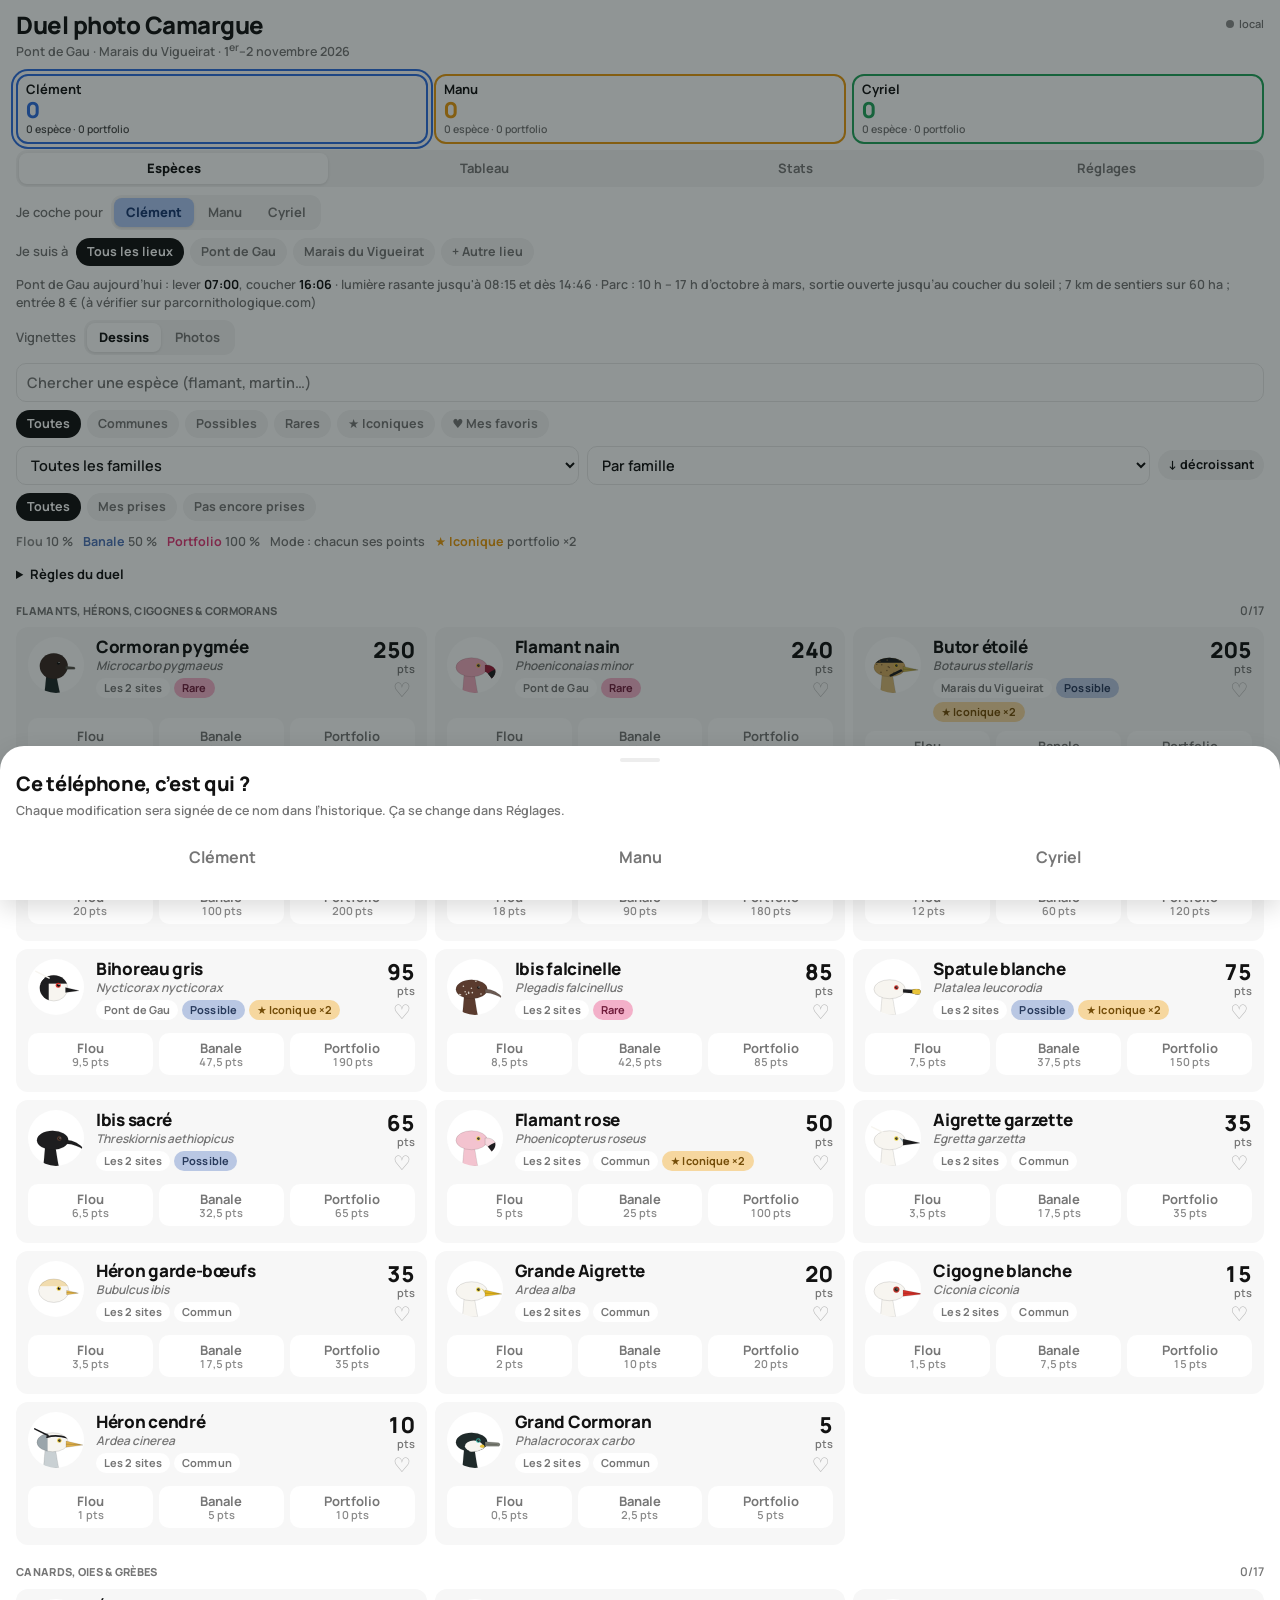
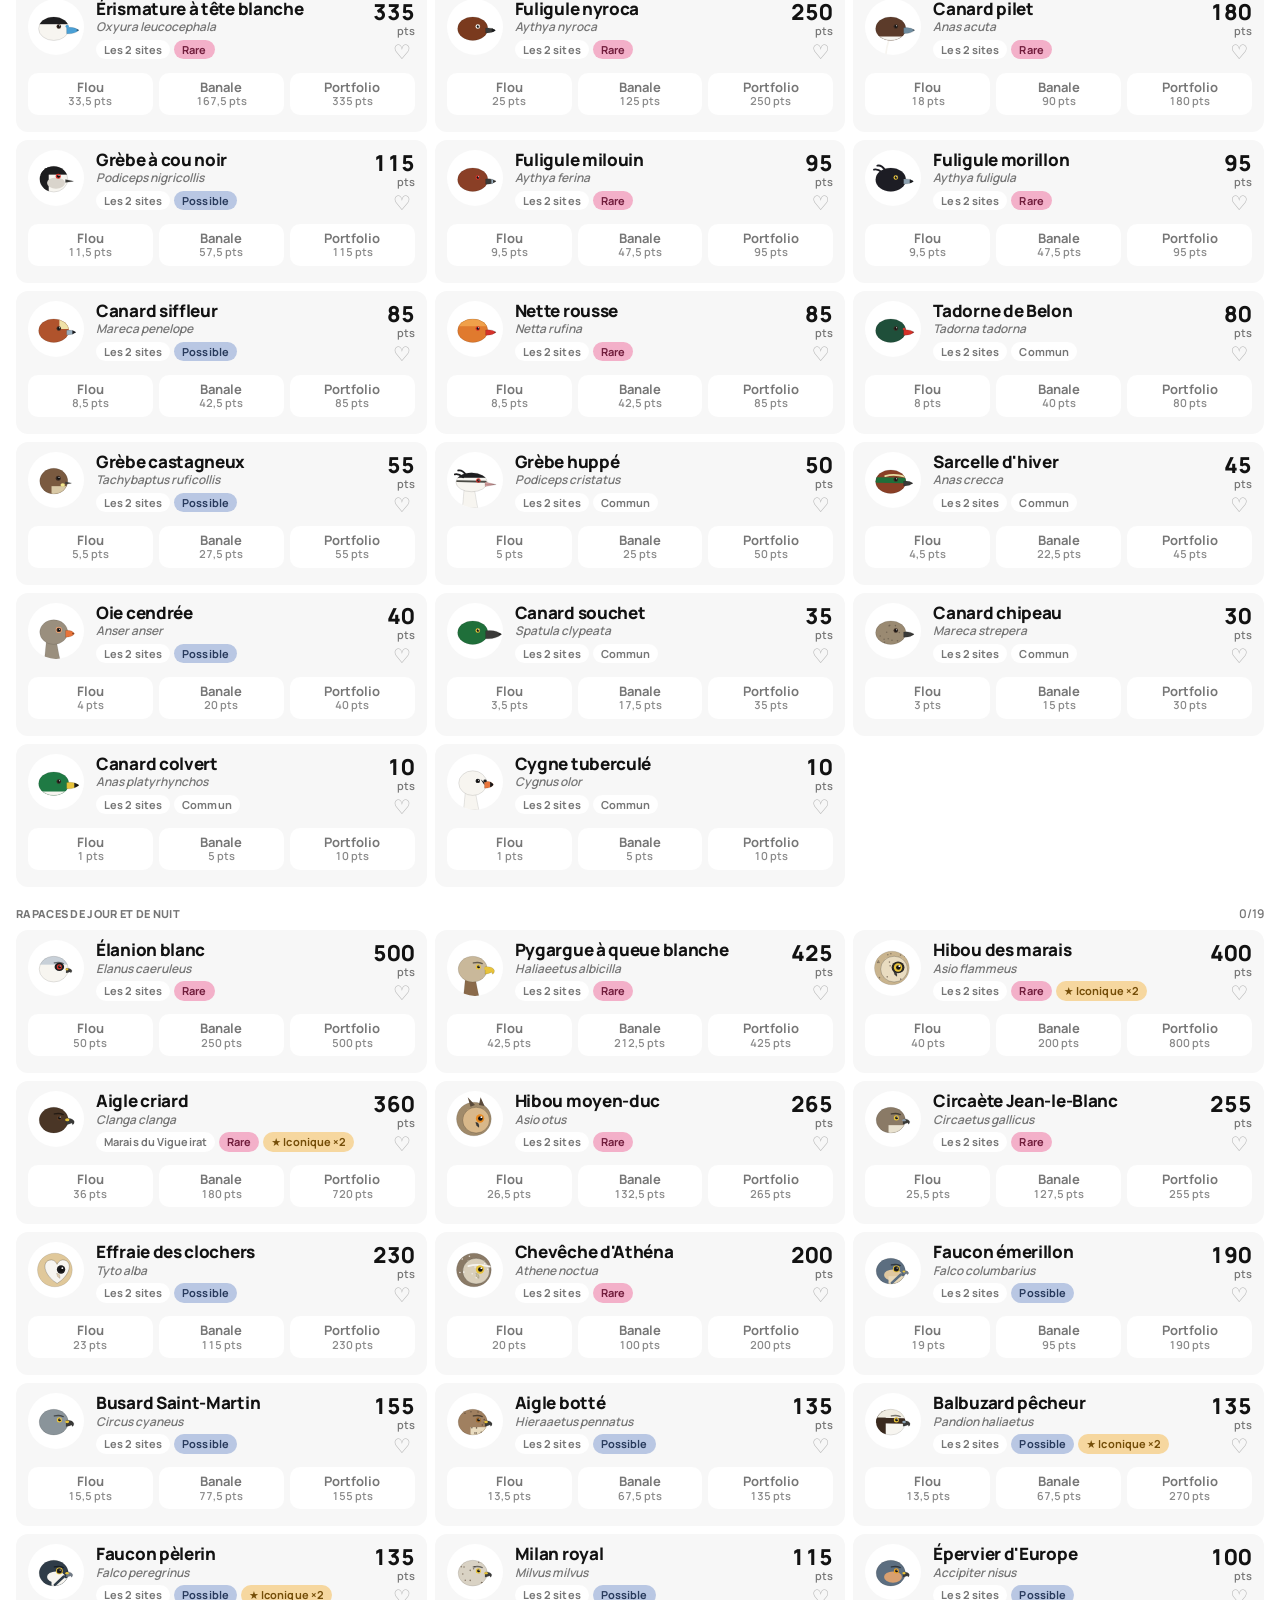
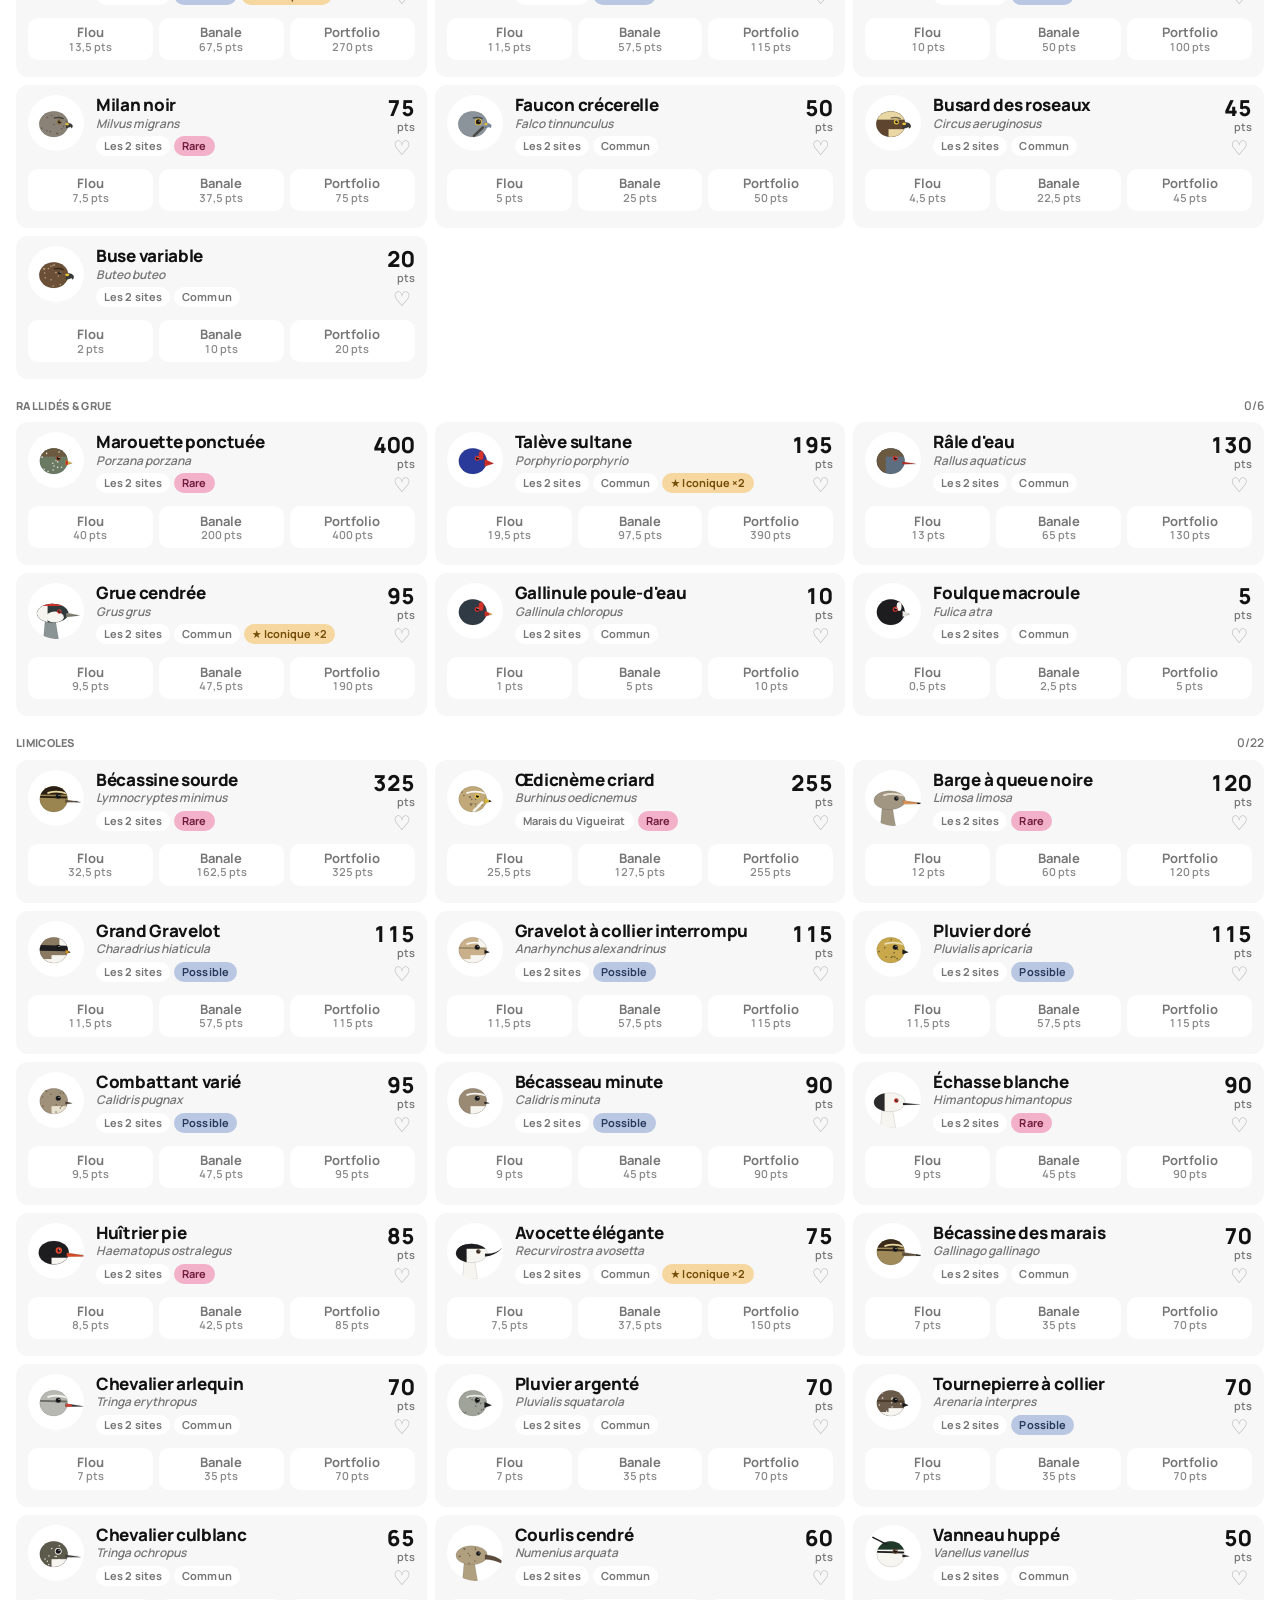
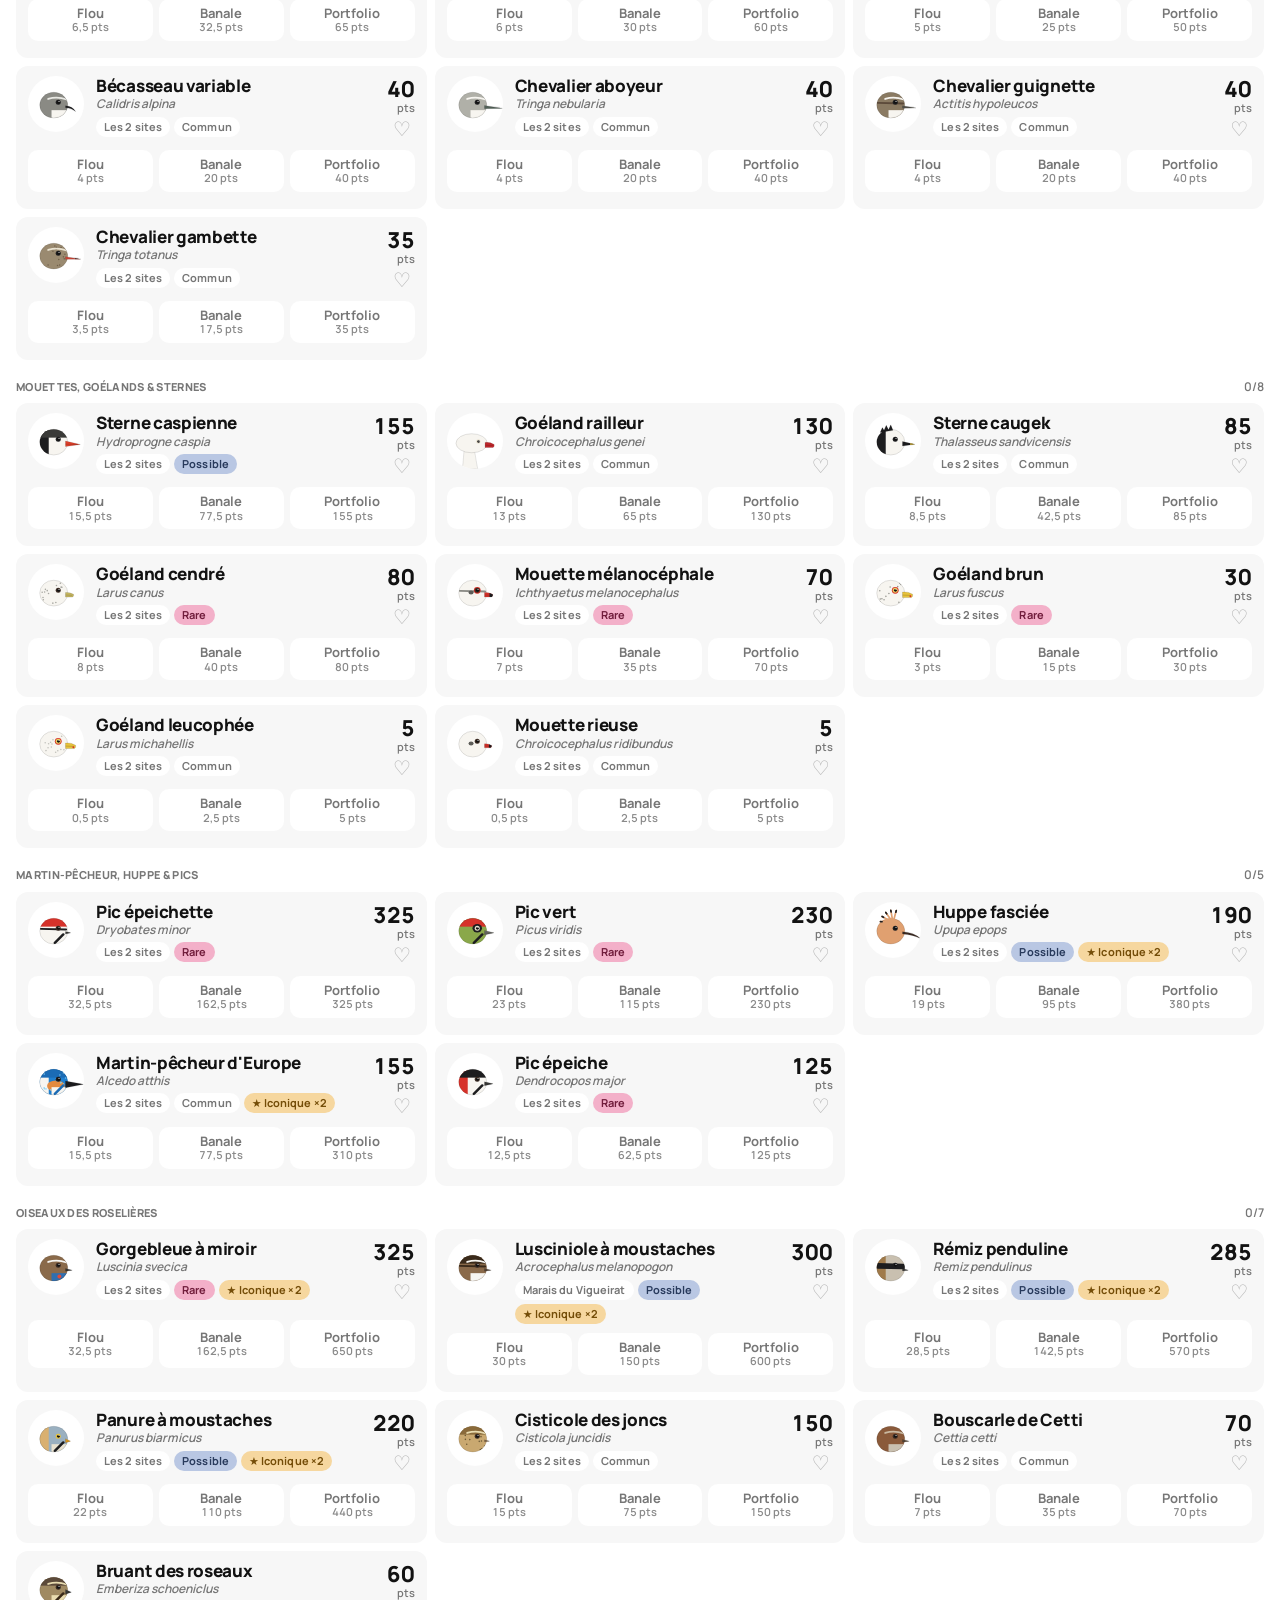
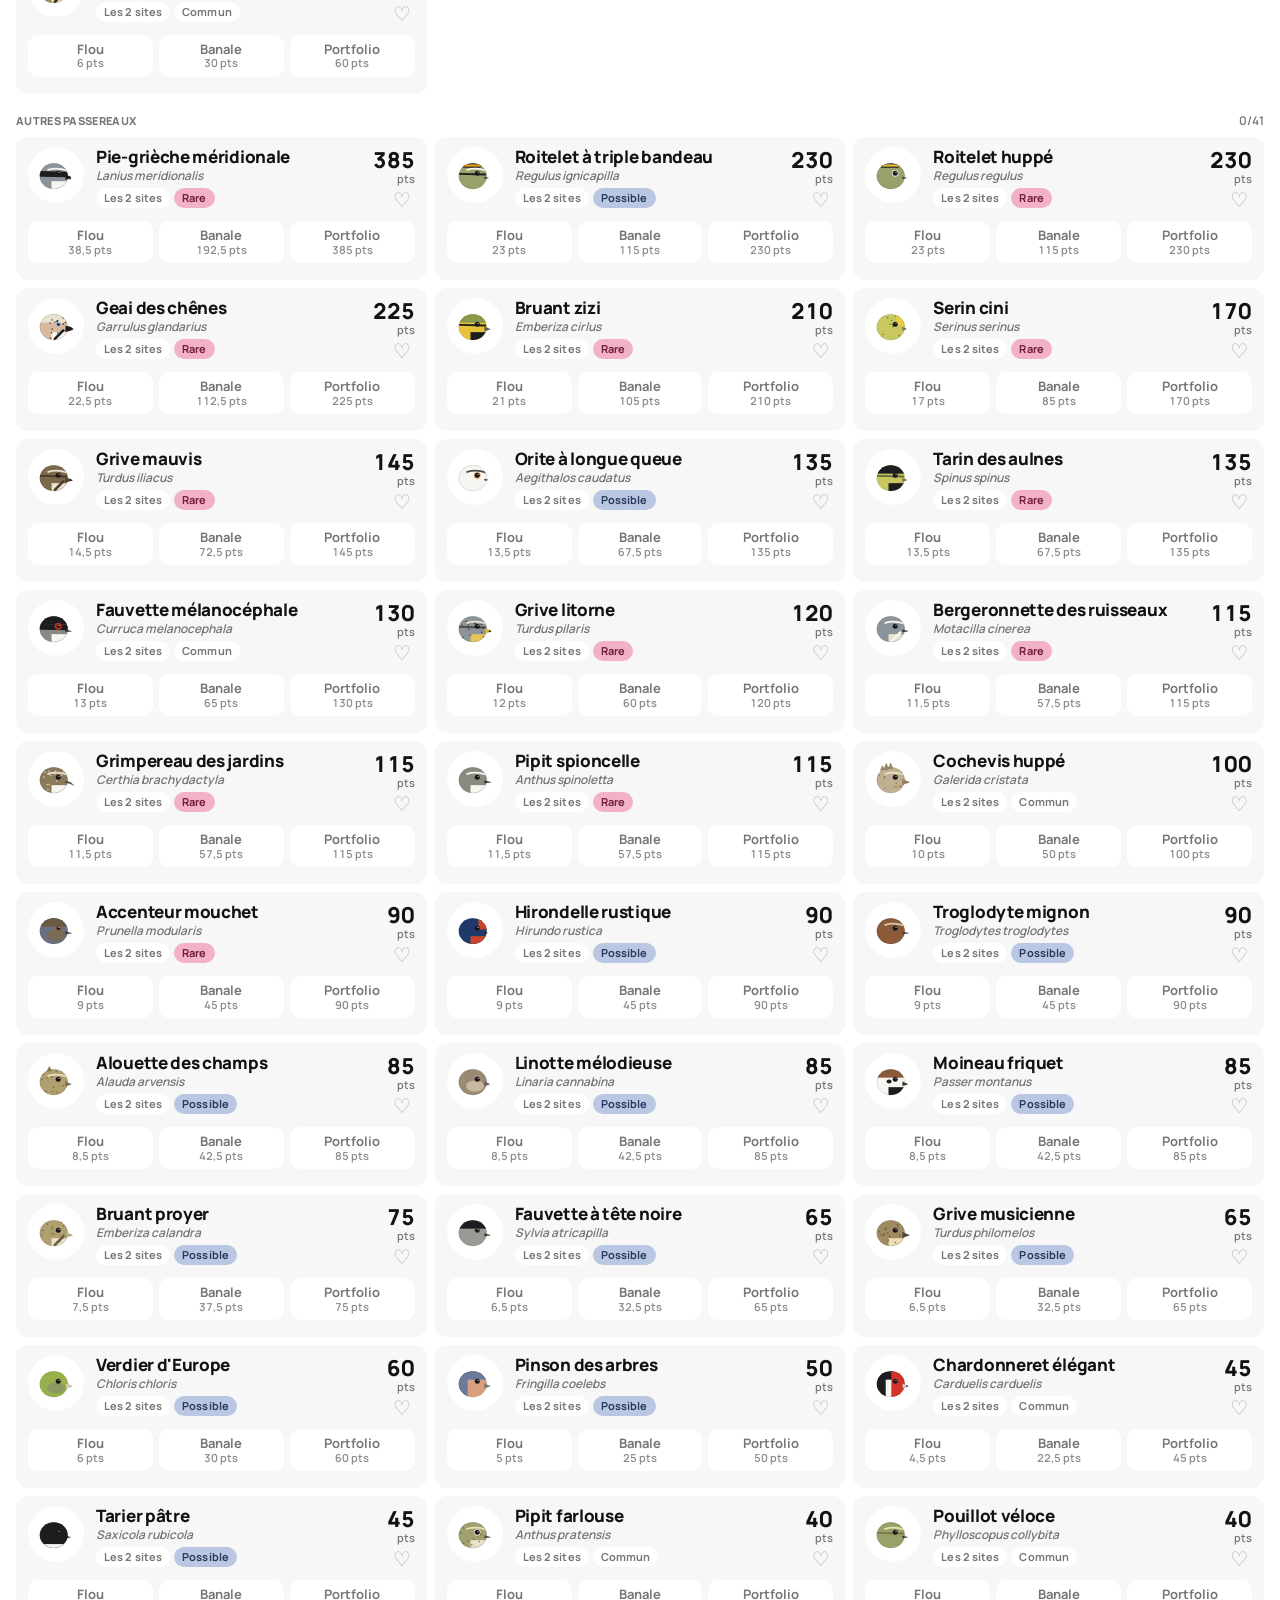
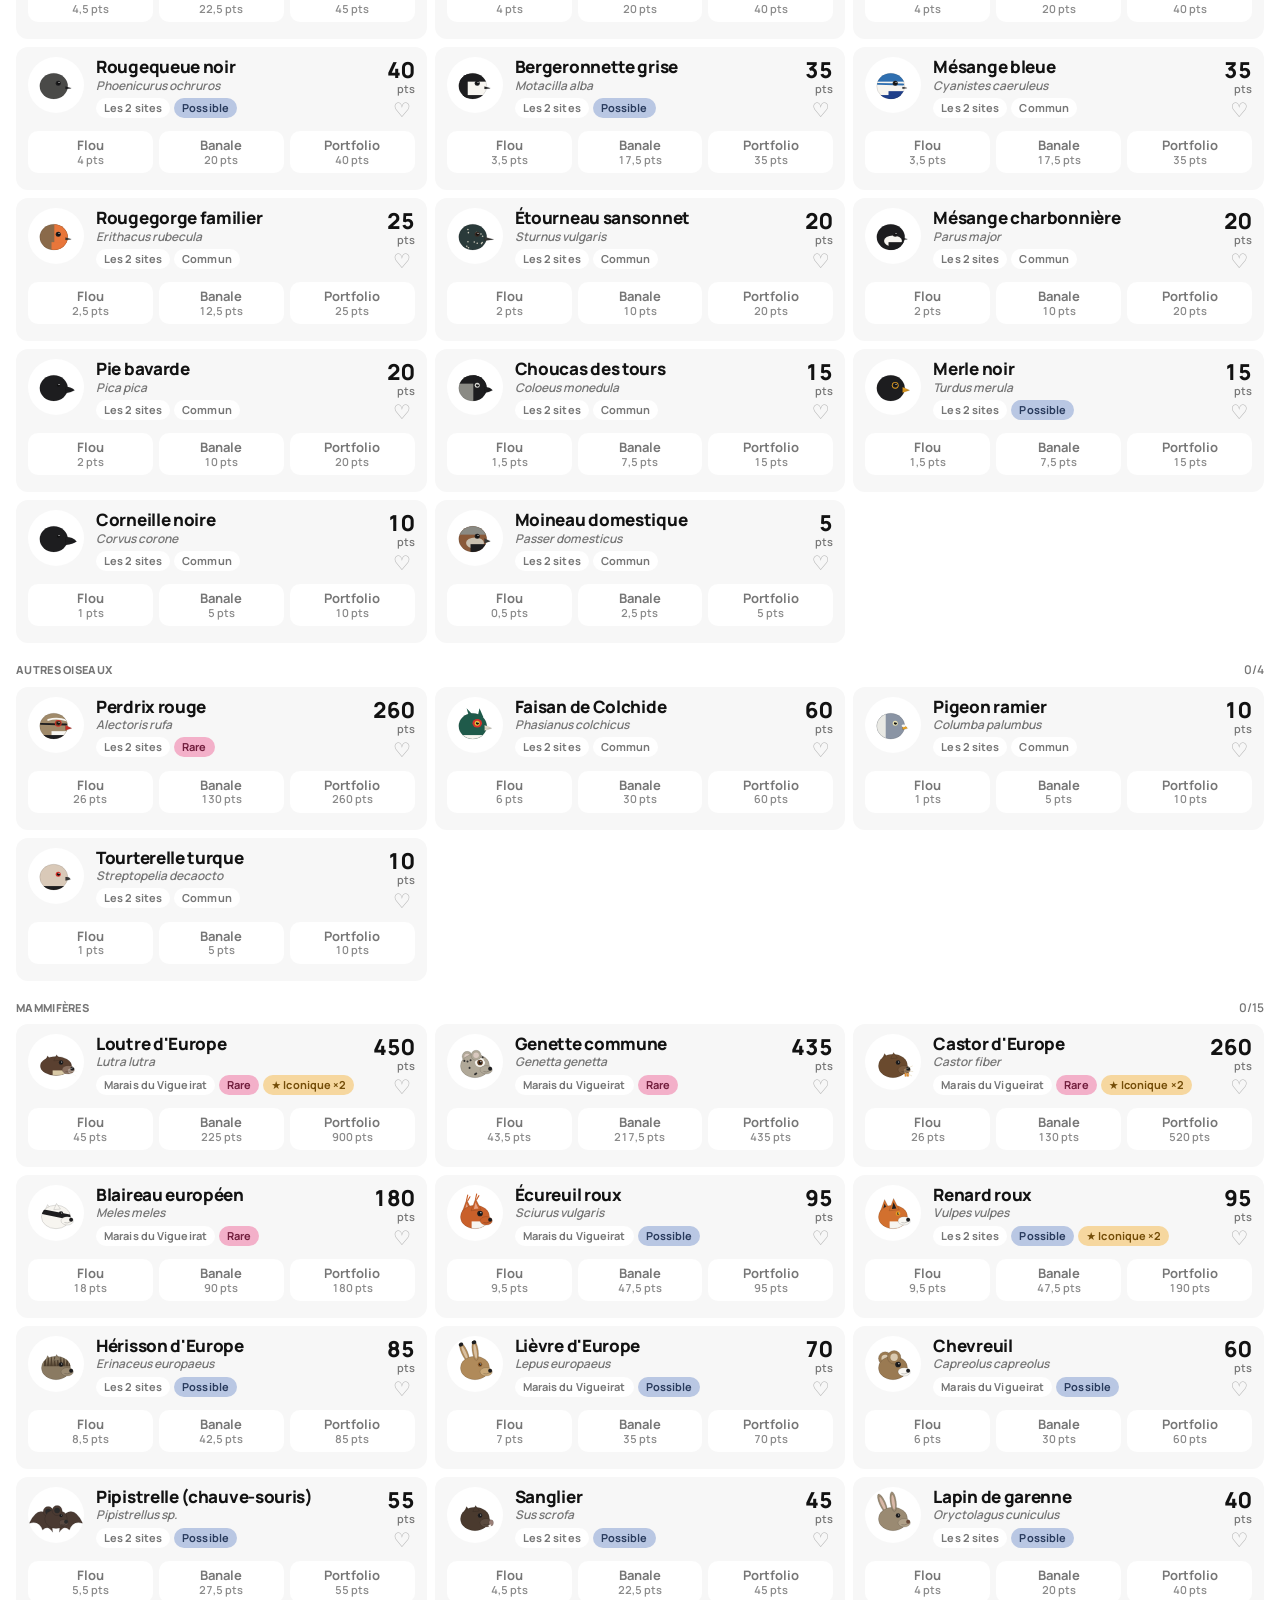
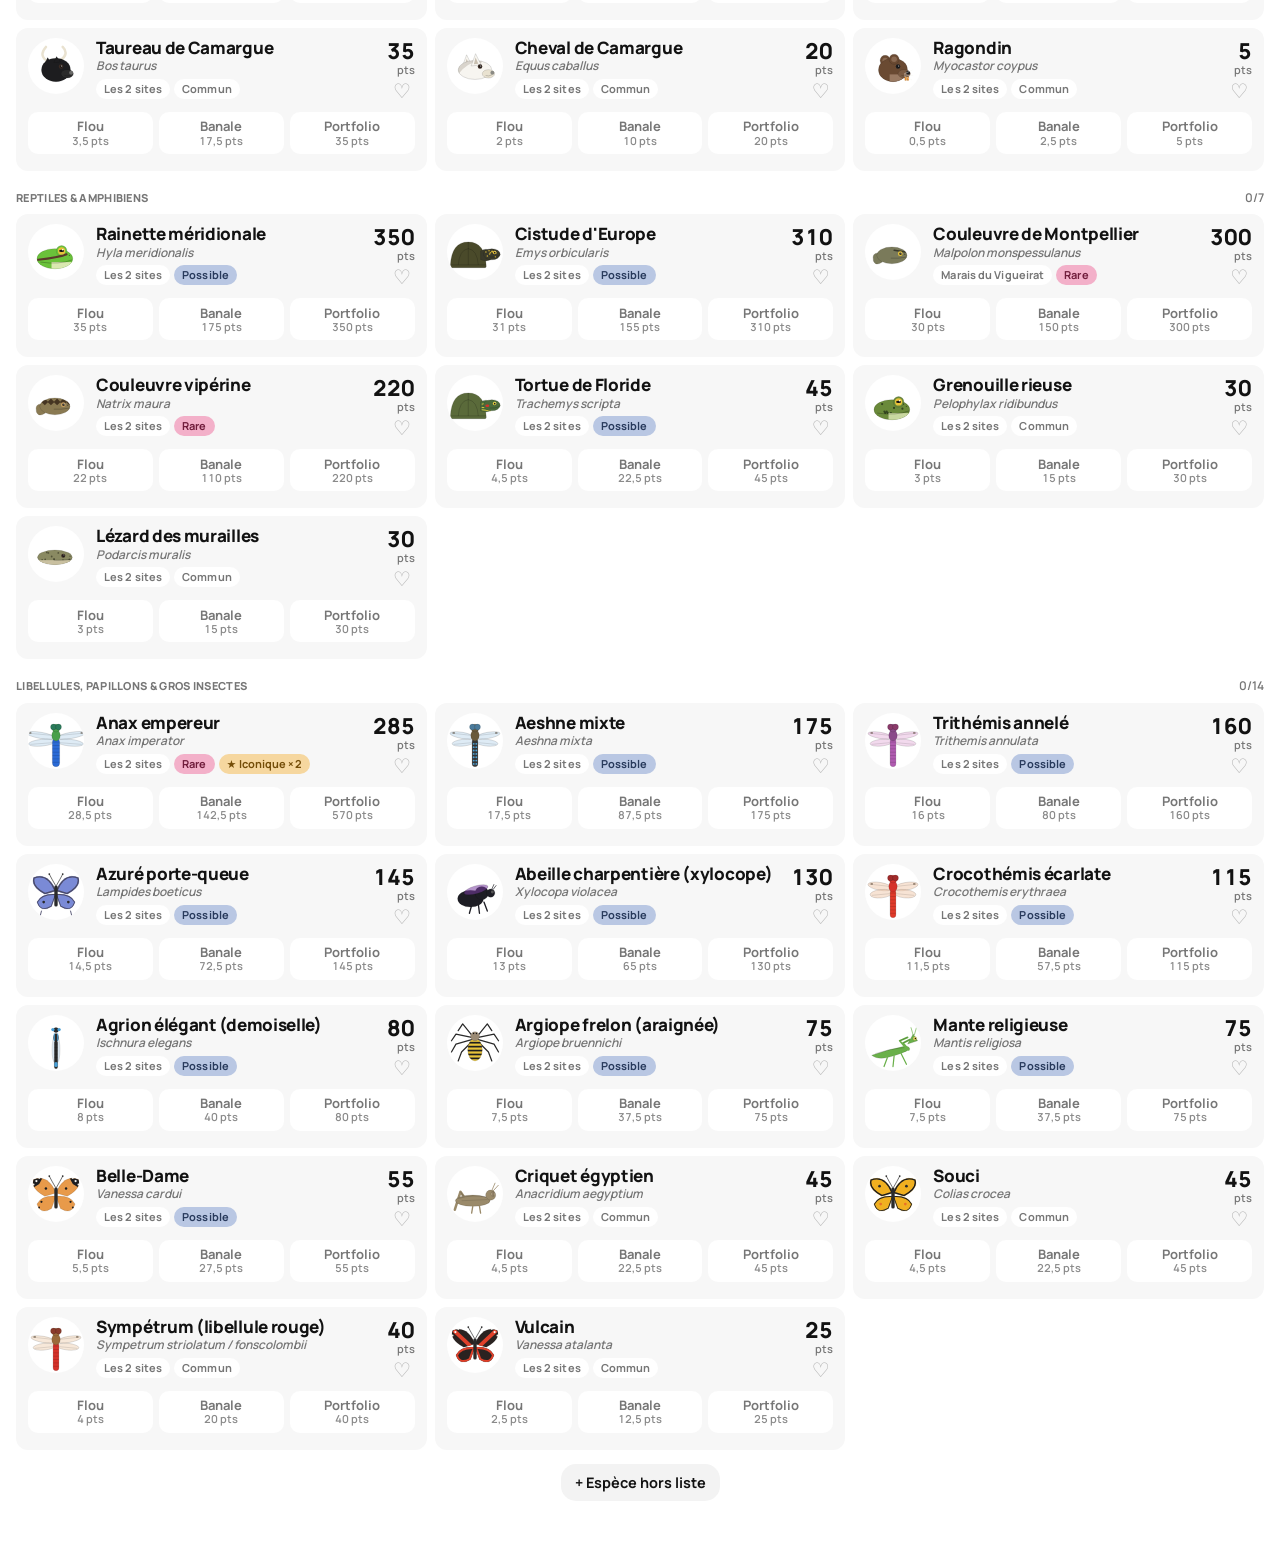
==== commit 04bab351: "naturadex : badges, tableau commun/unique, rapport de relevé Co-Authored-By: Claude Fable 5.1 <norep" ====
--- a/naturadex/index.html
+++ b/naturadex/index.html
@@ -153,9 +153,22 @@
 .tiers button[data-t="1"][aria-pressed="true"]{background:var(--t1-fill);color:var(--t1-on)}
 .tiers button[data-t="2"][aria-pressed="true"]{background:var(--t2-fill);color:var(--t2-on)}
 .tiers button[data-t="3"][aria-pressed="true"]{background:var(--t3-fill);color:var(--t3-on)}
-.card .other{grid-area:other;font-size:12px;color:var(--ink-2);margin-top:2px;min-height:1em}
+.card .other{grid-area:other;font-size:12px;color:var(--ink-2);margin-top:2px;min-height:0}
 .card .other b{font-weight:700}
-.card .other .oth{white-space:nowrap}
+.card .other{display:flex;align-items:center;gap:6px;flex-wrap:wrap}
+.ob{display:inline-grid;place-items:center;width:20px;height:20px;border-radius:50%;border:1.5px solid var(--pc);color:var(--pc);font-size:10.5px;font-weight:800;line-height:1;opacity:.55;vertical-align:middle;font-style:normal}
+.ob.on{background:var(--pc-fill);color:var(--pc-on);border-color:var(--pc);opacity:1}
+.oth{display:inline-flex;align-items:center;gap:3px}
+.oth .tq{display:inline-block;width:7px;height:7px;border-radius:50%}
+.tq.t1{background:var(--t1)} .tq.t2{background:var(--t2)} .tq.t3{background:var(--t3)}
+.pill{display:inline-flex;align-items:center;gap:3px;border-radius:999px;padding:1px 7px;font-size:10.5px;font-weight:700}
+.pill.com{background:var(--good-fill);color:var(--good-on)}
+.pill.uniq{background:var(--pc-fill);color:var(--pc-on)}
+.pill .ob{width:15px;height:15px;font-size:9px;border-width:1px;opacity:1}
+.pill{max-width:100%;flex-wrap:wrap}
+.board.n3 .pill.com .txt,.board.n4 .pill.com .txt,.board.n5 .pill.com .txt,.board.n6 .pill.com .txt,.board.n7 .pill.com .txt,.board.n8 .pill.com .txt{display:none}
+.bitem.shared{background:var(--surface-2)}
+.bitem.solo{box-shadow:inset 3px 0 0 var(--pc)}
 .empty{color:var(--ink-2);padding:24px 8px;text-align:center}
 .board{display:grid;grid-template-columns:repeat(2,minmax(0,1fr));gap:8px;align-items:start}
 .board.n3{grid-template-columns:repeat(3,minmax(0,1fr));gap:6px} .board.n4,.board.n5,.board.n6,.board.n7,.board.n8{grid-template-columns:repeat(2,minmax(0,1fr))}
@@ -205,6 +218,9 @@
 .sheet .hd{display:grid;grid-template-columns:84px minmax(0,1fr) auto;gap:12px;align-items:center}
 .sheet .hd .head{width:84px;height:84px;border-radius:50%;background:var(--surface);overflow:hidden;display:grid;place-items:center}
 .sheet .hd .head svg{width:84px;height:84px;display:block}
+.sheet-photo{margin:10px 0 0;border-radius:var(--radius-card);overflow:hidden;background:var(--surface);display:block}
+.sheet-photo img{display:block;width:100%;max-height:220px;object-fit:cover}
+.sheet-photo span{display:block;font-size:11.5px;color:var(--ink-2);padding:4px 10px}
 .sheet h2{margin:0;font-family:var(--font-display);font-size:20px;font-weight:800;line-height:1.2;letter-spacing:-.3px}
 .sheet .close{border:0;background:var(--surface-2);border-radius:50%;width:36px;height:36px;cursor:pointer;font-size:18px;line-height:1;align-self:start}
 .sheet .ptsedit{display:flex;align-items:center;gap:8px;margin-top:12px;font-size:14px}
@@ -353,7 +369,8 @@
 </section>
 
 <section id="view-board" role="tabpanel" hidden>
-  <div class="row" style="margin-bottom:8px"><select id="board-sort" aria-label="Tri du tableau"><option value="pts">Par points</option><option value="time">Par heure (récent en premier)</option><option value="name">Par nom</option></select></div>
+  <div class="row" style="margin-bottom:8px;align-items:center;gap:8px;flex-wrap:wrap"><select id="board-sort" aria-label="Tri du tableau"><option value="pts">Par points</option><option value="time">Par heure (récent en premier)</option><option value="name">Par nom</option></select>
+    <div class="chips" id="board-share" role="group" aria-label="Prises en commun"><button type="button" class="chip" data-v="all" aria-pressed="true">Toutes</button><button type="button" class="chip" data-v="shared" aria-pressed="false">En commun</button><button type="button" class="chip" data-v="solo" aria-pressed="false">Pas en commun</button></div></div>
   <div class="board" id="board"></div>
 </section>
 <section id="view-stats" role="tabpanel" hidden>
@@ -968,6 +985,14 @@
     o+=`<path d="M${cx-14},32 Q${cx-15},46 ${cx},48 Q${cx+15},46 ${cx+14},32 Q${cx+8},24 ${cx},24 Q${cx-8},24 ${cx-14},32 Z" fill="${c}" ${ST}/><path d="M${cx-9},36 Q${cx},33 ${cx+9},36 M${cx-11},42 Q${cx},39 ${cx+11},42" stroke="rgba(0,0,0,.25)" stroke-width="1" fill="none"/>`;
     o+=`<path d="M${cx-16},24 Q${cx},16 ${cx+16},24 Q${cx+8},30 ${cx},30 Q${cx-8},30 ${cx-16},24 Z" fill="${c}" ${ST}/>`;
     o+=`<ellipse cx="${cx-15}" cy="23" rx="4.2" ry="3.4" fill="${p.ey||'#6a5a4a'}" ${ST}/><ellipse cx="${cx+15}" cy="23" rx="4.2" ry="3.4" fill="${p.ey||'#6a5a4a'}" ${ST}/><circle cx="${cx}" cy="20" r="1.3" fill="#c0302a"/>`;
+  } else if(t==='scorpion'){
+    const c=p.c,tl=p.tail||c;
+    for(const m of [-1,1]) o+=`<path d="M${cx+m*6},52 L${cx+m*22},44 L${cx+m*30},52 M${cx+m*7},58 L${cx+m*24},56 L${cx+m*32},64 M${cx+m*7},64 L${cx+m*22},68 L${cx+m*30},78 M${cx+m*6},70 L${cx+m*18},80 L${cx+m*24},90" stroke="${c}" stroke-width="2.2" fill="none" stroke-linecap="round" stroke-linejoin="round"/>`;
+    o+=`<path d="M${cx-10},44 Q${cx-11},80 ${cx},82 Q${cx+11},80 ${cx+10},44 Z" fill="${c}" ${ST}/>`;
+    for(let y=50;y<80;y+=6) o+=`<line x1="${cx-10}" x2="${cx+10}" y1="${y}" y2="${y}" stroke="rgba(0,0,0,.3)" stroke-width=".9"/>`;
+    o+=`<path d="M${cx},82 Q${cx+2},96 ${cx+14},94 Q${cx+30},90 ${cx+30},70 Q${cx+30},60 ${cx+22},54" stroke="${tl}" stroke-width="5" fill="none" stroke-linecap="round"/><path d="M${cx+22},54 L${cx+18},44" stroke="${tl}" stroke-width="3.5" fill="none" stroke-linecap="round"/><circle cx="${cx+18}" cy="44" r="1.6" fill="#111"/>`;
+    for(const m of [-1,1]) o+=`<path d="M${cx+m*8},44 Q${cx+m*22},36 ${cx+m*30},22" stroke="${c}" stroke-width="3.2" fill="none" stroke-linecap="round"/><path d="M${cx+m*30},22 l${m*6},-8 M${cx+m*30},22 l${m*-4},-8" stroke="${c}" stroke-width="3.4" fill="none" stroke-linecap="round"/>`;
+    o+=`<ellipse cx="${cx}" cy="42" rx="9" ry="6" fill="${c}" ${ST}/><circle cx="${cx-2}" cy="40" r="1.3" fill="#111"/><circle cx="${cx+2}" cy="40" r="1.3" fill="#111"/>`;
   } else if(t==='spider'){
     const c=p.c,lc=p.legs||'#2a2a2a';
     for(const m of [-1,1]) o+=`<path d="M${cx+m*4},38 L${cx+m*22},16 L${cx+m*30},28 M${cx+m*6},40 L${cx+m*34},34 L${cx+m*42},46 M${cx+m*6},44 L${cx+m*34},52 L${cx+m*42},66 M${cx+m*4},46 L${cx+m*24},66 L${cx+m*30},82" stroke="${lc}" stroke-width="2.2" fill="none" stroke-linecap="round" stroke-linejoin="round"/>`;
@@ -1108,10 +1133,18 @@
   'Zerynthia polyxena':{k:'i',t:'butterfly',wc:'#e8d040',border:'#2a2a2a',spots:'#2a2a2a',hspot:RD,hb:'#2a2a2a',body:'#2a2a2a'},
   'Charaxes jasius':{k:'i',t:'butterfly',wc:'#5a3a2a',border:'#e8a040',hb:'#e8a040',hspot:'#3a4a9a',tail:1,body:'#3a2a1a'},
   'Cerambyx cerdo':{k:'i',t:'beetle',c:'#1d1d1f',el:'#2a2420',sheen:'#5a4a40'},
-  'Vespa velutina':{k:'i',t:'bee',c:'#3a2a1a',wing:'rgba(120,90,60,.45)'}
+  'Vespa velutina':{k:'i',t:'bee',c:'#3a2a1a',wing:'rgba(120,90,60,.45)'},
+  'Felis catus':{k:'m',c:'#8a8a84',ears:'point',ec:'#7a7a74',ei:'#d9b8a8',mask:'#5a5a54',ck:W,sn:W,nose:'#c08070',wh:W,ey:{i:'#7ab048',slit:'v'}},
+  'Canis familiaris':{k:'m',c:'#b08a5a',ears:'round',bigears:1,ec:'#8a6a3a',ei:'#a07a4a',sn:'#c9a878',snr:13,nose:K,ey:{i:'#5a3a22'}},
+  'Canis lupus familiaris':{k:'m',c:'#b08a5a',ears:'round',bigears:1,ec:'#8a6a3a',ei:'#a07a4a',sn:'#c9a878',snr:13,nose:K,ey:{i:'#5a3a22'}},
+  'Buthus occitanus':{k:'i',t:'scorpion',c:'#d8b84a',tail:'#c9a030'},
+  'Euscorpius flavicaudis':{k:'i',t:'scorpion',c:'#2a2a28',tail:'#c9a030'},
+  'Euscorpius italicus':{k:'i',t:'scorpion',c:'#3a3a34',tail:'#5a5a50'},
+  'Tetratrichobothrius flavicaudis':{k:'i',t:'scorpion',c:'#2a2a28',tail:'#c9a030'},
+  'Euscorpius niciensis':{k:'i',t:'scorpion',c:'#3a3a34',tail:'#6a6a50'}
 };
 function discoveredSpecies(s,lid){const g=Math.max(0,Math.min(GROUPS.length-1,s.g|0));const x=EXTRA_HEADS[s.l];const h=x||GEN_HEAD[g];const kind=(h.k==='m')?'m':h.k?'hi':'b';
-  const sp={id:s.id,n:s.n,l:s.l,g,c:[s.bp||3,3,3,3,3],like:2,site:'',h,ic:false,alt:'',disc:true,auto:true,drawn:!!x,fam:s.fam||'',lieux:[lid],wk:!!s.wk};
+  const dom=DOMESTIC.has(s.l);const sp={id:s.id,n:s.n,l:s.l,g,c:[dom?1:(s.bp||3),3,3,3,3],like:2,site:'',h,ic:false,alt:'',disc:true,auto:true,drawn:!!x,dom,fam:s.fam||'',lieux:[lid],wk:!!s.wk};
   if(Number.isFinite(s.wc)){sp.wc=s.wc;sp.wm=worldNote(s.wc,kind);sp.c[1]=sp.wm}
   if(Number.isFinite(s.ps)&&Number.isFinite(s.wc)&&s.wc>0){sp.ps=s.ps;sp.pd=photoNote(s.ps,kind);sp.c[4]=sp.pd}
   if(s.img) sp.img=s.img;
@@ -1266,7 +1299,7 @@
 function r1(x){return Math.round(x*10)/10}
 function compOf(v,sid,lieu){const sp=spOf(sid);if(v.comp[sid]) return v.comp[sid];const base=sp?sp.c.slice():[3,3,3,3,3];if(sp&&sp.wm) base[1]=sp.wm;if(sp&&sp.pd){const dw=(v.w.photo!=null?v.w.photo:DEFAULT_DW)/100;base[4]=Math.round((base[4]*(1-dw)+sp.pd*dw)*2)/2}const pr=lieuProfile(v,lieu);if(pr&&pr[sid]){base[2]=pr[sid][0];base[3]=pr[sid][1]}return base}
 function compSource(v,sid,lieu){if(v.comp[sid]) return 'manuel';const pr=lieuProfile(v,lieu);return (pr&&pr[sid])?'gbif':'defaut'}
-function formulaOf(v,sid,lieu){return formulaPts(compOf(v,sid,lieu),v.w)}
+function formulaOf(v,sid,lieu){const f=formulaPts(compOf(v,sid,lieu),v.w);const sp=spOf(sid);return (sp&&sp.dom)?Math.min(f,DOMESTIC_CAP):f}
 function basePts(v,sid,lieu){const x=v.pts[sid];return (typeof x==='number'&&x>=0)?x:formulaOf(v,sid,lieu)}
 function spName(sid){const sp=spOf(sid);return sp?sp.n:'espèce retirée'}
 function tierValue(v,sid,t,lieu){if(!t) return 0;const sp=spOf(sid);const mul=(t===3&&sp&&sp.ic)?v.icoMul:1;return r1(basePts(v,sid,lieu)*v.pct[t-1]/100*mul)}
@@ -1319,25 +1352,27 @@
 /* Rareté ici / période calculée en direct depuis GBIF (hors bac à sable : version installée) */
 const GBIF_SYN={'Phoeniconaias minor':['Phoenicopterus minor'],'Ardea alba':['Egretta alba','Casmerodius albus'],'Bubulcus ibis':['Ardea ibis'],'Spatula clypeata':['Anas clypeata'],'Mareca penelope':['Anas penelope'],'Mareca strepera':['Anas strepera'],'Hieraaetus pennatus':['Aquila pennata'],'Clanga clanga':['Aquila clanga'],'Anarhynchus alexandrinus':['Charadrius alexandrinus'],'Calidris pugnax':['Philomachus pugnax'],'Chroicocephalus ridibundus':['Larus ridibundus'],'Ichthyaetus melanocephalus':['Larus melanocephalus'],'Chroicocephalus genei':['Larus genei'],'Larus michahellis':['Larus michaellis'],'Thalasseus sandvicensis':['Sterna sandvicensis'],'Hydroprogne caspia':['Sterna caspia'],'Dryobates minor':['Dendrocopos minor'],'Curruca melanocephala':['Sylvia melanocephala'],'Saxicola rubicola':['Saxicola torquatus','Saxicola torquata'],'Cyanistes caeruleus':['Parus caeruleus'],'Spinus spinus':['Carduelis spinus'],'Coloeus monedula':['Corvus monedula'],'Chloris chloris':['Carduelis chloris'],'Linaria cannabina':['Carduelis cannabina'],'Emberiza calandra':['Miliaria calandra'],'Microcarbo pygmaeus':['Phalacrocorax pygmeus'],'Regulus ignicapilla':['Regulus ignicapillus']};
 /* Clés GBIF interrogées pour le relevé d'un lieu : oiseaux, mammifères, squamates + tortues + amphibiens (GBIF n'a plus de classe Reptilia), et les familles de gros insectes. */
-const GBIF_SURVEY=[{kind:'b',keys:[212]},{kind:'m',keys:[359]},{kind:'h',keys:[11592253,11418114,131]},{kind:'i',keys:[789,788,9417,5481,7017,5473,6953,8868,8864,3263244,5602,5840,4204,3789,4205,3991,6049,4490]}];
-const DISC_CAP={b:250,m:50,h:50,i:150},DISC_MIN=2;
+const GBIF_SURVEY=[{kind:'b',keys:[212]},{kind:'m',keys:[359]},{kind:'h',keys:[11592253,11418114,131]},{kind:'i',keys:[789,788,9417,5481,7017,5473,6953,8868,8864,3263244,5602,5840,4204,3789,4205,3991,6049,4490,872]}];
+const DISC_CAP={b:250,m:50,h:50,i:150},DISC_MIN=1; /* une seule observation suffit : la rareté « ici » dira qu'elle est exceptionnelle */
 function gbifMonths(d){const m=(d||new Date()).getMonth()+1;const a=m===1?12:m-1,b=m===12?1:m+1;return {a,b,label:`${MONTHS_FR[a-1]}–${MONTHS_FR[b-1]}`}}
 async function fetchJson(url,plain){const ctl=typeof AbortController!=='undefined'?new AbortController():null;const tm=ctl?setTimeout(()=>ctl.abort(),25000):null;
   try{const r=await fetch(url,Object.assign({},plain?{}:{headers:{Accept:'application/json'}},ctl?{signal:ctl.signal}:{}));if(!r.ok) throw new Error('HTTP '+r.status);return await r.json()}finally{if(tm) clearTimeout(tm)}}
+async function withRetry(fn,n){let err;for(let i=0;i<n;i++){try{return await fn()}catch(e){err=e;if(i<n-1) await new Promise(r=>setTimeout(r,900*(i+1)))}}throw err}
 async function pool(items,n,fn,onStep){let i=0;const out=new Array(items.length);const run=async()=>{while(i<items.length){const k=i++;try{out[k]=await fn(items[k],k)}catch(e){out[k]=null}if(onStep) onStep(k)}};await Promise.all(Array.from({length:Math.min(n,items.length)},run));return out}
 const canon=n=>String(n||'').split(' ').slice(0,2).join(' ');
 async function gbifFacet(url){const j=await fetchJson(url);const d={};for(const f of (j.facets&&j.facets[0]&&j.facets[0].counts)||[]){const parts=String(f.name).split(' ');if(parts.length<2||!/^[a-z]/.test(parts[1])) continue;const key=parts[0]+' '+parts[1];d[key]=(d[key]||0)+f.count}return {counts:d,total:j.count||0}}
 function gbifBox(lat,lng,rkm){const dl=rkm/111,dg=rkm/(111*Math.cos(lat*Math.PI/180));return `decimalLatitude=${(lat-dl).toFixed(3)},${(lat+dl).toFixed(3)}&decimalLongitude=${(lng-dg).toFixed(3)},${(lng+dg).toFixed(3)}`}
-function rarityNotes(cy,cp,ty,tp){const sy=ty?cy/ty:0,ratio=(tp&&sy>0)?(cp/tp)/sy:0;const ui=sy>=0.015?1:sy>=0.004?2:sy>=0.001?3:sy>=0.0002?4:5;const up=cy===0?5:ratio>=0.8?1:ratio>=0.5?2:ratio>=0.25?3:ratio>=0.08?4:5;return [ui,up]}
+function rarityNotes(cy,cp,ty,tp){ /* période : part observée dans la fenêtre comparée à la part attendue, lissée (3 observations fictives) pour ne pas déclarer « hors saison » une espèce vue 10 fois dans l'année */
+  const sy=ty?cy/ty:0,exp=ty?cy*(tp/ty):0,k=3,ratio=sy>0?(cp+k)/(exp+k):0;const ui=sy>=0.015?1:sy>=0.004?2:sy>=0.001?3:sy>=0.0002?4:5;const up=cy===0?5:ratio>=0.8?1:ratio>=0.5?2:ratio>=0.25?3:ratio>=0.08?4:5;return [ui,up]}
 async function gbifSurvey(lat,lng,rkm,months,prog){ /* par classe : comptes par espèce sur l'année et sur la période, totaux */
   const box=gbifBox(lat,lng,rkm);const mon=months.a<=months.b?`&month=${months.a},${months.b}`:`&month=${months.a},12`; /* fenêtre à cheval sur l'année : approximation */
   const base=`https://api.gbif.org/v1/occurrence/search?limit=0&facet=scientificName&facetLimit=500&year=2010,2030&${box}`;
   const jobs=[];for(const s of GBIF_SURVEY) for(const k of s.keys) jobs.push({kind:s.kind,k});
   const out={};for(const s of GBIF_SURVEY) out[s.kind]={year:{},per:{},ty:0,tp:0};
   let done=0,fail=0;
-  await pool(jobs,4,async j=>{const [y,p]=await Promise.all([gbifFacet(`${base}&taxonKey=${j.k}`),gbifFacet(`${base}&taxonKey=${j.k}${mon}`)]);const o=out[j.kind];for(const [n,c] of Object.entries(y.counts)) o.year[n]=(o.year[n]||0)+c;for(const [n,c] of Object.entries(p.counts)) o.per[n]=(o.per[n]||0)+c;o.ty+=y.total;o.tp+=p.total;return true},
+  await pool(jobs,4,j=>withRetry(async()=>{const [y,p]=await Promise.all([gbifFacet(`${base}&taxonKey=${j.k}`),gbifFacet(`${base}&taxonKey=${j.k}${mon}`)]);const o=out[j.kind];for(const [n,c] of Object.entries(y.counts)) o.year[n]=(o.year[n]||0)+c;for(const [n,c] of Object.entries(p.counts)) o.per[n]=(o.per[n]||0)+c;o.ty+=y.total;o.tp+=p.total;return true},3),
     (k)=>{done++;if(prog) prog(`Relevé GBIF ${done}/${jobs.length}`)}).then(r=>{fail=r.filter(x=>!x).length});
-  if(fail===jobs.length) throw new Error('GBIF injoignable');
+  if(fail) throw new Error(fail===jobs.length?'GBIF injoignable':`GBIF n\u2019a pas répondu à ${fail} requête${fail>1?'s':''} sur ${jobs.length}, le relevé serait incomplet : réessayez`); /* mieux vaut garder l'ancien relevé qu'en enregistrer un amputé d'une classe */
   return out;
 }
 /* Rareté ici / période de la liste de base (lieux intégrés ou « Recalculer » sans découverte) */
@@ -1358,14 +1393,19 @@
 const BEAUTY_FAM={Alcedinidae:5,Meropidae:5,Coraciidae:5,Upupidae:5,Oriolidae:5,Phoenicopteridae:5,Gruidae:5,Pandionidae:5,Strigidae:5,Tytonidae:5,Panuridae:5,Bombycillidae:5,Otididae:5,Ardeidae:4,Ciconiidae:4,Threskiornithidae:4,Pelecanidae:4,Accipitridae:4,Falconidae:4,Picidae:4,Recurvirostridae:4,Laniidae:4,Regulidae:4,Sittidae:4,Aegithalidae:4,Muscicapidae:4,Caprimulgidae:4,Pteroclidae:4,Anatidae:3,Podicipedidae:3,Rallidae:3,Charadriidae:3,Scolopacidae:3,Laridae:3,Paridae:3,Fringillidae:3,Turdidae:3,Hirundinidae:3,Emberizidae:3,Troglodytidae:3,Certhiidae:3,Phasianidae:3,Cuculidae:3,Burhinidae:3,Haematopodidae:3,Phalacrocoracidae:3,Columbidae:2,Corvidae:2,Passeridae:2,Sturnidae:2,Sylviidae:2,Phylloscopidae:2,Motacillidae:2,Alaudidae:2,Prunellidae:2,Apodidae:2,Cisticolidae:2,Acrocephalidae:2,Locustellidae:2,Cettiidae:2,Scotocercidae:2,
   Cervidae:4,Canidae:4,Mustelidae:4,Sciuridae:4,Felidae:5,Erinaceidae:4,Leporidae:3,Suidae:3,Castoridae:4,Bovidae:4,Gliridae:4,Muridae:1,Cricetidae:2,Soricidae:2,Talpidae:2,Vespertilionidae:2,Rhinolophidae:3,Molossidae:2,Phocidae:4,Delphinidae:5,Viverridae:5,
   Lacertidae:3,Gekkonidae:3,Phyllodactylidae:3,Anguidae:3,Colubridae:3,Natricidae:3,Lamprophiidae:3,Psammophiidae:3,Viperidae:4,Testudinidae:4,Emydidae:3,Geoemydidae:3,Ranidae:2,Hylidae:4,Bufonidae:2,Salamandridae:4,Pelobatidae:3,Alytidae:3,Pelodytidae:3,Scincidae:3,
-  Aeshnidae:4,Libellulidae:4,Calopterygidae:5,Coenagrionidae:3,Lestidae:3,Gomphidae:4,Cordulegastridae:5,Corduliidae:3,Platycnemididae:3,Papilionidae:5,Nymphalidae:4,Pieridae:2,Lycaenidae:3,Hesperiidae:2,Riodinidae:3,Sphingidae:4,Saturniidae:5,Zygaenidae:3,Mantidae:4,Empusidae:5,Lucanidae:5,Cerambycidae:3,Scarabaeidae:3,Cetoniidae:4,Buprestidae:4,Dynastidae:4,Tettigoniidae:2,Cicadidae:3,Vespidae:3};
-const BEAUTY_CLASS={Aves:3,Mammalia:3,Insecta:2};
+  Aeshnidae:4,Libellulidae:4,Calopterygidae:5,Coenagrionidae:3,Lestidae:3,Gomphidae:4,Cordulegastridae:5,Corduliidae:3,Platycnemididae:3,Papilionidae:5,Nymphalidae:4,Pieridae:2,Lycaenidae:3,Hesperiidae:2,Riodinidae:3,Sphingidae:4,Saturniidae:5,Zygaenidae:3,Mantidae:4,Empusidae:5,Lucanidae:5,Cerambycidae:3,Scarabaeidae:3,Cetoniidae:4,Buprestidae:4,Dynastidae:4,Tettigoniidae:2,Cicadidae:3,Vespidae:3,Buthidae:4,Euscorpiidae:3};
+const BEAUTY_CLASS={Aves:3,Mammalia:3,Insecta:2,Arachnida:3};
+/* Espèces domestiques ou férales : dessinées, mais cote plafonnée (les comptages GBIF les rendraient « rares », ce qui n'a pas de sens). */
+const DOMESTIC=new Set(['Felis catus','Canis familiaris','Canis lupus familiaris','Bos taurus','Equus caballus','Equus asinus','Ovis aries','Capra hircus','Gallus gallus','Gallus gallus domesticus','Anser anser domesticus','Cairina moschata','Columba livia domestica','Oryctolagus cuniculus domesticus','Sus scrofa domesticus','Mus musculus']);
+const DOMESTIC_CAP=15;
 function beautyPrior(latin,family,cls){return BEAUTY_SP[latin]||BEAUTY_FAM[family]||BEAUTY_CLASS[cls]||3}
 const GROUP_ORDER={Phoenicopteriformes:0,Pelecaniformes:0,Ciconiiformes:0,Suliformes:0,Anseriformes:1,Podicipediformes:1,Accipitriformes:2,Falconiformes:2,Strigiformes:2,Gruiformes:3,Coraciiformes:6,Bucerotiformes:6,Piciformes:6,Passeriformes:8};
 const GROUP_FAM={Charadriidae:4,Scolopacidae:4,Recurvirostridae:4,Haematopodidae:4,Burhinidae:4,Glareolidae:4,Jacanidae:4,Laridae:5,Stercorariidae:5,Alcidae:5,Acrocephalidae:7,Locustellidae:7,Cettiidae:7,Scotocercidae:7,Panuridae:7,Remizidae:7};
 function groupOf(kind,order,family){if(kind==='m') return 10;if(kind==='h') return 11;if(kind==='i') return 12;if(GROUP_FAM[family]!=null) return GROUP_FAM[family];if(GROUP_ORDER[order]!=null) return GROUP_ORDER[order];return 9}
 async function gbifMatch(name){const r=await fetchJson(`https://api.gbif.org/v1/species/match?kingdom=Animalia&name=${encodeURIComponent(name)}`);
   if(!r||!['EXACT','FUZZY'].includes(r.matchType)||!['SPECIES','SUBSPECIES'].includes(r.rank)||r.kingdom!=='Animalia') return null;
+  const cn=canon(r.canonicalName||name);
+  if(DOMESTIC.has(cn)) return {key:r.usageKey,l:cn,order:r.order||'',family:r.family||'',cls:r['class']||''}; /* le chien reste un chien : GBIF en fait un synonyme du loup (Canis lupus) */
   const key=r.speciesKey||r.acceptedUsageKey||r.usageKey;if(!key) return null;
   return {key,l:canon(r.species||r.canonicalName||name),order:r.order||'',family:r.family||'',cls:r['class']||''}}
 async function wikiBatch(names){ /* titres français et vignettes ≤ 300 px, 50 noms par appel */
@@ -1397,7 +1437,7 @@
   const {p,b,tot,used}=profileFromSurvey(sv);
   const known=new Map();for(const sp of allSpecies()){if(sp.disc) continue;for(const n of [sp.l,...(GBIF_SYN[sp.l]||[])]) known.set(canon(n),sp)}
   let cand=[];for(const [kind,o] of Object.entries(sv)){const arr=[];for(const [name,cy] of Object.entries(o.year)){if(used.has(kind+'|'+name)||cy<DISC_MIN) continue;arr.push({kind,name,cy,cp:o.per[name]||0})}arr.sort((a,b)=>b.cy-a.cy);cand=cand.concat(arr.slice(0,DISC_CAP[kind]||100))}
-  let done=0;const matched=await pool(cand,6,c=>gbifMatch(c.name),()=>{done++;if(prog&&done%10===0) prog(`Fiches GBIF ${done}/${cand.length}`)});
+  let done=0;const matched=await pool(cand,6,c=>withRetry(()=>gbifMatch(c.name),2),()=>{done++;if(prog&&done%10===0) prog(`Fiches GBIF ${done}/${cand.length}`)});
   const byKey=new Map();
   cand.forEach((c,i)=>{const m=matched[i];if(!m) return;const bi=known.get(m.l);const o=sv[c.kind];
     if(bi){ /* synonyme d'une espèce déjà connue : on complète ses comptes */
@@ -1405,19 +1445,20 @@
     const d=byKey.get(m.key);if(d){d.cy+=c.cy;d.cp+=c.cp;return}
     byKey.set(m.key,{id:'g-'+m.key,key:m.key,kind:c.kind,l:m.l,order:m.order,fam:m.family,cls:m.cls,cy:c.cy,cp:c.cp})});
   const list=Array.from(byKey.values());
-  for(const d of list){const o=sv[d.kind];p[d.id]=rarityNotes(d.cy,d.cp,o.ty,o.tp);d.g=groupOf(d.kind,d.order,d.fam);d.bp=beautyPrior(d.l,d.fam,d.cls)}
+  for(const d of list){const o=sv[d.kind];p[d.id]=rarityNotes(d.cy,d.cp,o.ty,o.tp);d.g=groupOf(d.kind,d.order,d.fam);d.bp=DOMESTIC.has(d.l)?1:beautyPrior(d.l,d.fam,d.cls)}
   const chunks=[];for(let i=0;i<list.length;i+=50) chunks.push(list.slice(i,i+50));
-  done=0;const wk=await pool(chunks,3,ch=>wikiBatch(ch.map(d=>d.l)),()=>{done++;if(prog) prog(`Noms et photos Wikipédia ${done}/${chunks.length}`)});
+  done=0;const wk=await pool(chunks,3,ch=>withRetry(()=>wikiBatch(ch.map(d=>d.l)),2),()=>{done++;if(prog) prog(`Noms et photos Wikipédia ${done}/${chunks.length}`)});
   chunks.forEach((ch,i)=>{const r=wk[i]||{};for(const d of ch){const w=r[d.l];if(!w) continue;if(w.img) d.img=w.img;if(w.fr){d.n=w.title;d.wk=1}}});
   const noName=list.filter(d=>!d.n);done=0;const vn=await pool(noName,6,d=>gbifVernacular(d.key),()=>{done++;if(prog&&done%10===0) prog(`Noms français GBIF ${done}/${noName.length}`)});
   noName.forEach((d,i)=>{d.n=vn[i]||d.l});
   const kchunks=[];for(let i=0;i<list.length;i+=40) kchunks.push(list.slice(i,i+40));
-  done=0;const cnt=await pool(kchunks,2,ch=>gbifCounts(ch.map(d=>d.key)),()=>{done++;if(prog) prog(`Comptages mondiaux ${done}/${kchunks.length}`)});
+  done=0;const cnt=await pool(kchunks,2,ch=>withRetry(()=>gbifCounts(ch.map(d=>d.key)),2),()=>{done++;if(prog) prog(`Comptages mondiaux ${done}/${kchunks.length}`)});
   kchunks.forEach((ch,i)=>{const r=cnt[i]||{};for(const d of ch){const c=r[d.key];if(c){d.wc=c.wc;if(c.wc>0) d.ps=Math.round(c.ph/c.wc*1e4)/1e4}}});
   const ranked=[...Object.entries(b).map(([sid,v])=>({sid,cy:v[1]})),...list.map(d=>({sid:d.id,cy:d.cy}))].sort((a,b)=>b.cy-a.cy);
   ranked.forEach((r,i)=>{if(b[r.sid]) b[r.sid][2]=i+1;else{const d=list.find(x=>x.id===r.sid);if(d) d.rk=i+1}});
   const sp=list.map(d=>{const o={id:d.id,n:d.n,l:d.l,g:d.g,bp:d.bp,cy:d.cy,cp:d.cp,rk:d.rk};if(d.fam) o.fam=d.fam;if(Number.isFinite(d.wc)) o.wc=d.wc;if(Number.isFinite(d.ps)) o.ps=d.ps;if(d.img) o.img=d.img;if(d.wk) o.wk=1;return o});
-  return {p,b,tot,sp};
+  const report={};for(const [kind,o] of Object.entries(sv)) report[kind]={obs:o.ty,names:Object.keys(o.year).length,cand:cand.filter(c=>c.kind===kind).length,disc:list.filter(d=>d.kind===kind).length};
+  return {p,b,tot,sp,report};
 }
 /* Géocodage d'un nom ou d'une adresse : Nominatim (OpenStreetMap), puis Photon en secours */
 async function geocode(q){
@@ -1505,7 +1546,7 @@
 function writeLS(k,v){try{localStorage.setItem(k,JSON.stringify(v))}catch(e){}}
 let log=normalizeLog(readLS(LS_LOG)||readLS(LS_V1)||[]);
 let view=fold(log);
-const ui={tab:'birds',q:'',site:readLS(LS_SITE)||'all',like:'all',group:'all',sort:'group',dir:-1,taken:'all',ico:false,fav:false,boardSort:'pts',device:readLS(LS_DEV)||'',me:readLS(LS_ME)||'',lieu:readLS(LS_LIEU)||'pg'};
+const ui={tab:'birds',q:'',site:readLS(LS_SITE)||'all',like:'all',group:'all',sort:'group',dir:-1,taken:'all',ico:false,fav:false,boardShare:'all',boardSort:'pts',device:readLS(LS_DEV)||'',me:readLS(LS_ME)||'',lieu:readLS(LS_LIEU)||'pg'};
 const others=p=>view.players.filter(x=>x!==p);
 const nameOf=p=>view.names[p]||DEFAULT_NAMES[p]||p;
 function checkPlayers(){ /* le téléphone et le profil actif doivent être des joueurs de la partie */
@@ -1569,6 +1610,9 @@
 const LS_WIMG='duel-camargue-wikiimg';const WIKI_IMG=readLS(LS_WIMG)||{};
 function imgFor(sp){if(disp.photos) return sp.img||WIKI_IMG[sp.id]||'';return sp.drawn?'':(sp.img||'')}
 function headHTML(sp,uid){const im=imgFor(sp);return im?`<img class="spimg" src="${esc(imgUrl(im))}" alt="" loading="lazy" decoding="async">`:drawSVG(sp,uid)}
+async function fetchOnePhoto(sp){ /* photo Wikipédia d'une espèce ouverte dans la fiche, à la demande */
+  try{const r=await wikiBatch([canon(sp.l)]);const w=r[canon(sp.l)];WIKI_IMG[sp.id]=(w&&w.img)||'';writeLS(LS_WIMG,WIKI_IMG);if(sheetSid===sp.id) renderSheet(sp.id)}catch(e){}
+}
 let wikiLoading=false;
 async function loadWikiPhotos(){ /* photos Wikipédia des espèces dessinées (liste de base, hors liste, relevées avec dessin), une fois, gardées dans le téléphone */
   if(wikiLoading) return;const todo=allSpecies().filter(sp=>!sp.img&&sp.l&&WIKI_IMG[sp.id]===undefined);if(!todo.length) return;
@@ -1600,10 +1644,11 @@
 }
 function siteTag(sp){const ls=sitesOf(view,sp);if(!ls.length) return '';if(ls.length===2&&ls.includes('pg')&&ls.includes('mv')) return SITES['PG+MV'];
   const l0=spLieu(sp);return lieuName(view,l0)+(ls.length>1?` +${ls.length-1}`:'')}
-function otherLine(sp){
-  const os=others(ui.me);if(!os.length) return '';
+const initialOf=p=>{const n=nameOf(p).trim();return esc((n[0]||'?').toUpperCase())};
+function otherLine(sp){ /* un badge par autre joueur qui a l'espèce : initiale dans sa couleur + point de qualité ; rien pour ceux qui ne l'ont pas */
+  const os=others(ui.me).filter(o=>(view.tiers[o][sp.id]||0)>0);if(!os.length) return '';
   const e=speciesEarned(view,view.tiers,sp.id);
-  return os.map(o=>{const t=view.tiers[o][sp.id]||0;return `<span class="oth ${o}"><i class="dot ${o}"></i>${esc(nameOf(o))} : ${t?`<b>${TIER_NAMES[t]}</b> (${fmtPts(e[o])} pts)`:'pas encore'}</span>`}).join(' ');
+  return os.map(o=>{const t=view.tiers[o][sp.id];return `<span class="oth ${o}" title="${esc(nameOf(o))} : ${TIER_NAMES[t]} (${fmtPts(e[o])} pts)" aria-label="${esc(nameOf(o))} : ${TIER_NAMES[t]}"><i class="ob ${o} on">${initialOf(o)}</i><i class="tq t${t}"></i></span>`}).join('');
 }
 function cardHTML(sp){
   const mine=view.tiers[ui.me][sp.id]||0;
@@ -1615,13 +1660,14 @@
     <div class="other">${otherLine(sp)}</div>
   </article>`;
 }
-const FILTER_KEYS=['q','like','group','sort','dir','taken','ico','fav','boardSort'];
+const FILTER_KEYS=['q','like','group','sort','dir','taken','ico','fav','boardSort','boardShare'];
 function saveFilters(){const o={};for(const k of FILTER_KEYS) o[k]=ui[k];writeLS(LS_FILT,o)}
 function restoreFilters(){ /* au chargement : filtres mémorisés, et contrôles alignés dessus (le navigateur peut rétablir seul les champs, mais pas l'état interne) */
   const f=readLS(LS_FILT)||{};for(const k of FILTER_KEYS) if(f[k]!==undefined&&f[k]!==null) ui[k]=f[k];
   if(!['group','pts','name','c0','c1','c2','c3','c4'].includes(ui.sort)) ui.sort='group';ui.dir=ui.dir>0?1:-1;
   if(!['all','mine','rest'].includes(ui.taken)) ui.taken='all';if(!['all','1','2','3'].includes(String(ui.like))) ui.like='all';
-  if(ui.group!=='all'&&!GROUPS[Number(ui.group)]) ui.group='all';if(!['pts','time','name'].includes(ui.boardSort)) ui.boardSort='pts';
+  if(ui.group!=='all'&&!GROUPS[Number(ui.group)]) ui.group='all';if(!['pts','time','name'].includes(ui.boardSort)) ui.boardSort='pts';if(!['all','shared','solo'].includes(ui.boardShare)) ui.boardShare='all';
+  $$('#board-share .chip').forEach(c=>c.setAttribute('aria-pressed',String(c.dataset.v===ui.boardShare)));
   $('#q').value=ui.q||'';$('#sort-sel').value=ui.sort;$('#group-sel').value=String(ui.group);$('#board-sort').value=ui.boardSort;
   $$('#like-chips .chip:not(#ico-chip):not(#fav-chip)').forEach(c=>c.setAttribute('aria-pressed',String(c.dataset.v===String(ui.like))));
   $$('#taken-chips .chip').forEach(c=>c.setAttribute('aria-pressed',String(c.dataset.v===ui.taken)));
@@ -1719,16 +1765,21 @@
   const latin=sp.l.split(' /')[0].replace(' sp.','');
   const slug=sp.n.replace(/œ/g,'oe').replace(/Œ/g,'oe').replace(/æ/g,'ae').normalize('NFD').replace(/[\u0300-\u036f]/g,'').toLowerCase().replace(/['\u2019 ]+/g,'.').replace(/[^a-z0-9.-]/g,'');
   const isBird=!(sp.h&&sp.h.k);
+  const hasDraw=!sp.disc||sp.drawn;const im=sp.img||WIKI_IMG[sid]||'';
+  if(!im&&sp.l&&WIKI_IMG[sid]===undefined) fetchOnePhoto(sp);
   const links=(sp.custom)?'':[
     canListen?`<a class="btn small" href="https://xeno-canto.org/explore?query=${encodeURIComponent(latin)}" target="_blank" rel="noopener">▶ Écouter</a>`:'',
     isBird&&!sp.disc?`<a class="btn small" href="https://www.oiseaux.net/oiseaux/${slug}.html" target="_blank" rel="noopener">Fiche oiseaux.net</a>`:'',
     sp.wk?`<a class="btn small" href="https://fr.wikipedia.org/wiki/${encodeURIComponent(sp.n.replace(/ /g,'_'))}" target="_blank" rel="noopener">Fiche Wikipédia</a>`:(!isBird||sp.disc)?`<a class="btn small" href="https://fr.wikipedia.org/w/index.php?search=${encodeURIComponent(latin)}&go=Go" target="_blank" rel="noopener">Fiche Wikipédia</a>`:'',
     `<a class="btn small" href="https://www.inaturalist.org/taxa/search?q=${encodeURIComponent(latin)}" target="_blank" rel="noopener">Photos iNaturalist</a>`
   ].filter(Boolean).join(' ');
-  const listen=links+(imgFor(sp)?` <span class="muted" style="font-size:12px">Photo : Wikimedia Commons, via Wikipédia.</span>`:'');
+  const listen=links+((!hasDraw&&im)?` <span class="muted" style="font-size:12px">Photo : Wikimedia Commons, via Wikipédia.</span>`:'');
   const note=view.notes[sid]?view.notes[sid].t:'';
-  $('#sheet').innerHTML=`<div class="grab"></div><div class="hd"><div class="head">${headHTML(sp,'s-'+sid)}</div><div><h2>${esc(sp.n)}</h2><p class="latin" style="margin:0;font-style:italic;color:var(--ink-2);font-size:13px">${esc(sp.l)}</p>
+  const wikiHref=sp.wk?`https://fr.wikipedia.org/wiki/${encodeURIComponent(sp.n.replace(/ /g,'_'))}`:'';
+  const photoBanner=im&&hasDraw?`<${wikiHref?'a':'div'} class="sheet-photo"${wikiHref?` href="${wikiHref}" target="_blank" rel="noopener"`:''}><img src="${esc(imgUrl(im))}" alt="Photo de ${esc(sp.n)}" loading="lazy"><span>Photo : Wikimedia Commons, via Wikipédia${wikiHref?' · ouvrir l\u2019article':''}</span></${wikiHref?'a':'div'}>`:'';
+  $('#sheet').innerHTML=`<div class="grab"></div><div class="hd"><div class="head">${hasDraw?drawSVG(sp,'s-'+sid):headHTML(sp,'s-'+sid)}</div><div><h2>${esc(sp.n)}</h2><p class="latin" style="margin:0;font-style:italic;color:var(--ink-2);font-size:13px">${esc(sp.l)}</p>
     <div class="tags">${tagsHTML(sp,true)}</div></div><button type="button" class="close" aria-label="Fermer">×</button></div>
+    ${photoBanner}
     ${tipGen||tipLieu||listen?`<div class="tip">${tipGen?`<p><b>Repères de terrain</b> ${esc(tipGen)} <span class="src">Valeurs indicatives, d\u2019expérience.</span></p>`:''}${tipLieu?`<p><b>GBIF · ${esc(lieuName(view,lieu))}</b> ${esc(tipLieu)}</p>`:''}${listen?`<p>${listen}</p>`:''}</div>`:''}
     <div class="cote"><div class="cote-h"><span>Cote à ${esc(lieuName(view,lieu))}</span><b>${fmtPts(basePts(view,sid,lieu))} pts</b></div>
       ${comps}
@@ -1736,6 +1787,7 @@
       <div class="ptsedit"><label for="sheet-pts">Forcer la cote</label><input id="sheet-pts" type="number" min="0" max="2000" step="5" value="${manual!=null?manual:''}" placeholder="${f}"> pts <span class="muted">(vide = calculée)</span></div>
     </div>
     ${sp.ic?`<p class="muted" style="margin:8px 0 0">★ Iconique : la photo portfolio vaut ×${fmtPts(view.icoMul)}. En objectif personnel, elle rapporte encore +${fmtPts(view.objPct)} %.</p>`:`<p class="muted" style="margin:8px 0 0">En objectif personnel (${OBJ_MAX} par joueur), un portfolio rapporte +${fmtPts(view.objPct)} %.</p>`}
+    ${sp.dom?`<p class="muted" style="margin:4px 0 0">Espèce domestique ou férale : cote plafonnée à ${DOMESTIC_CAP} pts (les comptages GBIF la rendraient « rare », ce qui n\u2019aurait pas de sens).</p>`:''}
     <p class="muted" style="margin:4px 0 0">♥ Favori : sans effet sur les points, en nombre illimité ; les autres voient vos favoris sur les cartes pour vous prévenir quand ils repèrent l\u2019espèce.</p>
     ${sp.custom?`<p class="muted" style="margin:6px 0 0">Espèce hors liste ajoutée par ${esc(nameOf(sp.by))}. <button type="button" class="btn small" data-xedit="${sp.id}">Modifier</button> <button type="button" class="btn small danger" data-xdel="${sp.id}">Retirer</button></p>`:''}
     ${rows}
@@ -1876,11 +1928,12 @@
   const info=LIEU_INFO[ui.lieu]||lieuStatus(ui.lieu);
   $('#sun-line').innerHTML=st?`${ui.site==='all'?esc(l.n)+' aujourd\u2019hui':'Aujourd\u2019hui'} : lever <b>${fmtHM.format(st.rise)}</b>, coucher <b>${fmtHM.format(st.set)}</b> · lumière rasante jusqu'à ${fmtHM.format(new Date(st.rise.getTime()+75*60000))} et dès ${fmtHM.format(new Date(st.set.getTime()-80*60000))}${info?` · ${esc(info)}`:''}`:'';
 }
+function kindsOf(sp){const c={b:0,m:0,h:0,i:0};for(const s of sp) c[s.g===10?'m':s.g===11?'h':s.g===12?'i':'b']++;return `${c.b} oiseau${c.b>1?'x':''} · ${c.m} mammifère${c.m>1?'s':''} · ${c.h} reptile${c.h>1?'s':''}/amphibien${c.h>1?'s':''} · ${c.i} insecte${c.i>1?'s':''}`}
 function renderLieux(){
   const L=allLieux();
   $('#lieux').innerHTML=Object.entries(L).map(([id,l])=>{const pr=view.profiles[id],ls=view.lieuSpecies[id];const builtin=!!RARITY[id]&&!pr;
-    const info=building[id]?`relevé en cours… ${esc(building[id])}`:ls?`GBIF ${esc(ls.m)} : ${ls.sp.length} espèces découvertes + ${Object.keys(ls.b).length} de la liste, par ${esc(nameOf(ls.by))}`:pr?`GBIF ${esc(pr.m)} (${Object.keys(pr.p).length} esp., par ${esc(nameOf(pr.by))})`:builtin?'GBIF oct.–nov. (intégré)':'espèces pas encore relevées';
-    return `<li><span><b>${esc(l.n)}</b> <span class="muted">${l.lat.toFixed(3)}, ${l.lng.toFixed(3)} · ±${l.r} km · ${info}</span></span><button type="button" class="btn small" data-gbif="${id}"${building[id]?' disabled':''}>${LIEUX[id]?'Recalculer GBIF':ls?'Recalculer':'Relever les espèces'}</button>${LIEUX[id]?'':`<button type="button" class="btn small danger" data-lieudel="${id}" aria-label="Retirer ce lieu">Retirer</button>`}</li>`}).join('');
+    const info=building[id]?`relevé en cours… ${esc(building[id])}`:ls?`GBIF ${esc(ls.m)} : ${ls.sp.length} espèces découvertes (${kindsOf(ls.sp)}) + ${Object.keys(ls.b).length} de la liste, par ${esc(nameOf(ls.by))}`:pr?`GBIF ${esc(pr.m)} (${Object.keys(pr.p).length} esp., par ${esc(nameOf(pr.by))})`:builtin?'GBIF oct.–nov. (intégré)':'espèces pas encore relevées';
+    return `<li><span><b>${esc(l.n)}</b> <span class="muted">${l.lat.toFixed(3)}, ${l.lng.toFixed(3)} · ±${l.r} km · ${info}</span>${LIEUX[id]?'':reportLine(id)}</span><button type="button" class="btn small" data-gbif="${id}"${building[id]?' disabled':''}>${LIEUX[id]?'Recalculer GBIF':ls?'Recalculer':'Relever les espèces'}</button>${LIEUX[id]?'':`<button type="button" class="btn small danger" data-lieudel="${id}" aria-label="Retirer ce lieu">Retirer</button>`}</li>`}).join('');
   $('#gbif-note').textContent=(window.claude&&typeof window.claude.use==='function')?'Le relevé en direct ne fonctionne pas dans la version « lien Claude » (bac à sable sans accès réseau) : il marche dans la version installée depuis helazior.com. Les deux sites de Camargue sont déjà calculés.':'Le relevé interroge api.gbif.org (eBird, iNaturalist, Faune-France…) sur un carré autour du lieu, pour l\u2019année entière et pour la période en cours, puis fr.wikipedia.org pour les noms et les photos. Une minute environ.';
 }
 const building={}; /* lid -> texte d'avancement du relevé en cours */
@@ -1895,13 +1948,20 @@
     } else {
       const res=await surveyLieu(L,months,t=>setBuilding(lid,t));if(!res.sp.length&&!Object.keys(res.b).length) throw new Error('aucune observation GBIF dans ce secteur');
       add({k:'lieusp',lid,m:months.label,sp:res.sp,b:res.b});add({k:'profile',lid,p:res.p,m:months.label,tot:res.tot});
+      saveReport(lid,{at:Date.now(),ok:true,report:res.report});
       if(ui.lieu===lid) ui.site=lid;afterChange();renderLieuChips();
-      toast(`${L.n} : ${res.sp.length} espèces découvertes + ${Object.keys(res.b).length} de la liste, cotes calculées`);
+      toast(`${L.n} : ${res.sp.length} espèces découvertes (${kindsOf(res.sp)}) + ${Object.keys(res.b).length} de la liste`);
     }
   }
-  catch(e){toast('Relevé impossible : '+(e.message||'réseau bloqué'))}
+  catch(e){saveReport(lid,{at:Date.now(),ok:false,msg:e.message||'réseau bloqué'});toast('Relevé impossible : '+(e.message||'réseau bloqué'))}
   finally{setBuilding(lid,'')}
 }
+const LS_SURVEY='duel-camargue-survey';
+function saveReport(lid,r){const all=readLS(LS_SURVEY)||{};all[lid]=r;writeLS(LS_SURVEY,all);if(ui.tab==='settings') renderLieux()}
+function reportLine(lid){const r=(readLS(LS_SURVEY)||{})[lid];if(!r) return '';const when=fmtTime.format(new Date(r.at));
+  if(!r.ok) return `<br><span class="muted">Dernier relevé ${esc(when)} : <b style="color:var(--bad)">échec</b> — ${esc(r.msg)}</span>`;
+  const K={b:'oiseaux',m:'mammifères',h:'reptiles-amphibiens',i:'insectes'};
+  return `<br><span class="muted">Dernier relevé ${esc(when)} : ${Object.entries(r.report).map(([k,v])=>`${K[k]} ${v.obs.toLocaleString('fr-FR')} obs., ${v.names} noms, ${v.disc} découvert${v.disc>1?'s':''}`).join(' · ')}</span>`}
 function renderObjectives(){
   $('#objectives').innerHTML=view.players.map(p=>{const l=view.obj[p];return `<div class="field"><label>Objectifs de ${esc(nameOf(p))} (${l.length}/${OBJ_MAX})</label>
     <ul class="bonuslist">${l.length?l.map(sid=>{const sp=spOf(sid);if(!sp) return '';const done=(view.tiers[p][sid]||0)===3;return `<li><span><b style="color:var(--${p})">${esc(sp.n)}</b>${done?' <span class="ok">atteint</span>':''}</span><span class="muted">+${fmtPts(view.objPct)} %</span><button type="button" class="btn small" data-obj-del="${p}|${sid}" aria-label="Retirer cet objectif">×</button></li>`}).join(''):'<li class="muted">Aucun objectif : ouvrez une espèce et touchez « En faire un objectif ».</li>'}</ul></div>`}).join('');
@@ -2022,11 +2082,13 @@
   const cur=view.tiers,sc=computeScores(view,cur,true);
   const cols=[ui.me,...others(ui.me)],bo=$('#board');bo.className='board n'+cols.length;
   bo.innerHTML=cols.map(p=>{
-    let items=allSpecies().filter(sp=>(cur[p][sp.id]||0)>0).map(sp=>({sp,t:cur[p][sp.id],at:view.tierAt[p][sp.id]||0,v:speciesEarned(view,cur,sp.id)[p]}));
+    const os=others(p);
+    let items=allSpecies().filter(sp=>(cur[p][sp.id]||0)>0).map(sp=>({sp,t:cur[p][sp.id],at:view.tierAt[p][sp.id]||0,v:speciesEarned(view,cur,sp.id)[p],shared:os.filter(o=>(cur[o][sp.id]||0)>0)}));
+    if(ui.boardShare==='shared') items=items.filter(it=>it.shared.length); else if(ui.boardShare==='solo') items=items.filter(it=>!it.shared.length);
     if(ui.boardSort==='time') items.sort((a,b)=>b.at-a.at); else if(ui.boardSort==='name') items.sort((a,b)=>a.sp.n.localeCompare(b.sp.n,'fr')); else items.sort((a,b)=>b.v-a.v||a.sp.n.localeCompare(b.sp.n,'fr'));
-    const os=others(p),s=sc[p],kept=s.kept;
+    const s=sc[p],kept=s.kept;
     return `<div class="bcol ${p}"><div class="bh"><div class="nm">${esc(nameOf(p))}${p===ui.me?' <span class="muted">(moi)</span>':''}</div><div class="big">${fmtPts(s.pts)}</div><div class="sub">${s.n} espèce${s.n>1?'s':''} · ${s.tiers[2]} portfolio${view.topN?` · top ${view.topN} compté`:''}</div></div>
-      ${items.length?items.map(it=>`<button type="button" class="bitem${kept&&!kept.has(it.sp.id)?' out':''}" data-id="${it.sp.id}"><div class="head">${photoOf(p,it.sp.id)?`<img src="${photoOf(p,it.sp.id)}" alt="">`:headHTML(it.sp,'b'+p+'-'+it.sp.id)}</div><div><b>${esc(it.sp.n)}</b><div class="meta"><span class="tq t${it.t}"></span>${TIER_NAMES[it.t]}<span class="bp">${fmtPts(it.v)} pts</span>${os.filter(o=>(cur[o][it.sp.id]||0)>0).map(o=>`<span class="also ${o}" title="aussi chez ${esc(nameOf(o))}"></span>`).join('')}${kept&&!kept.has(it.sp.id)?'<span class="muted">hors top</span>':''}</div></div></button>`).join(''):`<div class="bempty">Rien de coché pour ${esc(nameOf(p))}.</div>`}
+      ${items.length?items.map(it=>`<button type="button" class="bitem${kept&&!kept.has(it.sp.id)?' out':''}${it.shared.length?' shared':(os.length?' solo':'')}" data-id="${it.sp.id}"><div class="head">${photoOf(p,it.sp.id)?`<img src="${photoOf(p,it.sp.id)}" alt="">`:headHTML(it.sp,'b'+p+'-'+it.sp.id)}</div><div><b>${esc(it.sp.n)}</b><div class="meta"><span class="tq t${it.t}"></span>${TIER_NAMES[it.t]}<span class="bp">${fmtPts(it.v)} pts</span>${it.shared.length?`<span class="pill com" title="aussi chez ${it.shared.map(o=>esc(nameOf(o))).join(', ')}"><span class="txt">commun</span>${it.shared.map(o=>`<i class="ob ${o} on">${initialOf(o)}</i>`).join('')}</span>`:(os.length?`<span class="pill uniq">unique</span>`:'')}${kept&&!kept.has(it.sp.id)?'<span class="muted">hors top</span>':''}</div></div></button>`).join(''):`<div class="bempty">${ui.boardShare==='shared'?'Rien en commun':ui.boardShare==='solo'?'Rien d\u2019unique':'Rien de coché'} pour ${esc(nameOf(p))}.</div>`}
     </div>`}).join('');
 }
 function renderAll(){renderHeader();renderLieuChips();if(ui.tab==='birds') renderList(); else if(ui.tab==='board') renderBoard(); else if(ui.tab==='stats') renderStats(); else renderSettings(); if(sheetSid) renderSheet(sheetSid)}
@@ -2046,7 +2108,8 @@
 $('#sort-sel').addEventListener('change',e=>{ui.sort=e.target.value;ui.dir=ui.sort==='name'?1:-1;sortDirLabel();renderList()});
 $('#sort-dir').addEventListener('click',()=>{ui.dir=-ui.dir;sortDirLabel();renderList()});
 $('#taken-chips').addEventListener('click',e=>{const b=e.target.closest('.chip');if(!b) return;ui.taken=b.dataset.v;$$('#taken-chips .chip').forEach(c=>c.setAttribute('aria-pressed',String(c===b)));renderList()});
-$('#board-sort').addEventListener('change',e=>{ui.boardSort=e.target.value;renderBoard()});
+$('#board-sort').addEventListener('change',e=>{ui.boardSort=e.target.value;saveFilters();renderBoard()});
+$('#board-share').addEventListener('click',e=>{const b=e.target.closest('.chip');if(!b) return;ui.boardShare=b.dataset.v;$$('#board-share .chip').forEach(c=>c.setAttribute('aria-pressed',String(c===b)));saveFilters();renderBoard()});
 $('#board').addEventListener('click',e=>{const it=e.target.closest('.bitem');if(it) openSheet(it.dataset.id)});
 $('#list').addEventListener('click',e=>{
   const card=e.target.closest('.card');if(!card) return;const sid=card.dataset.id;
